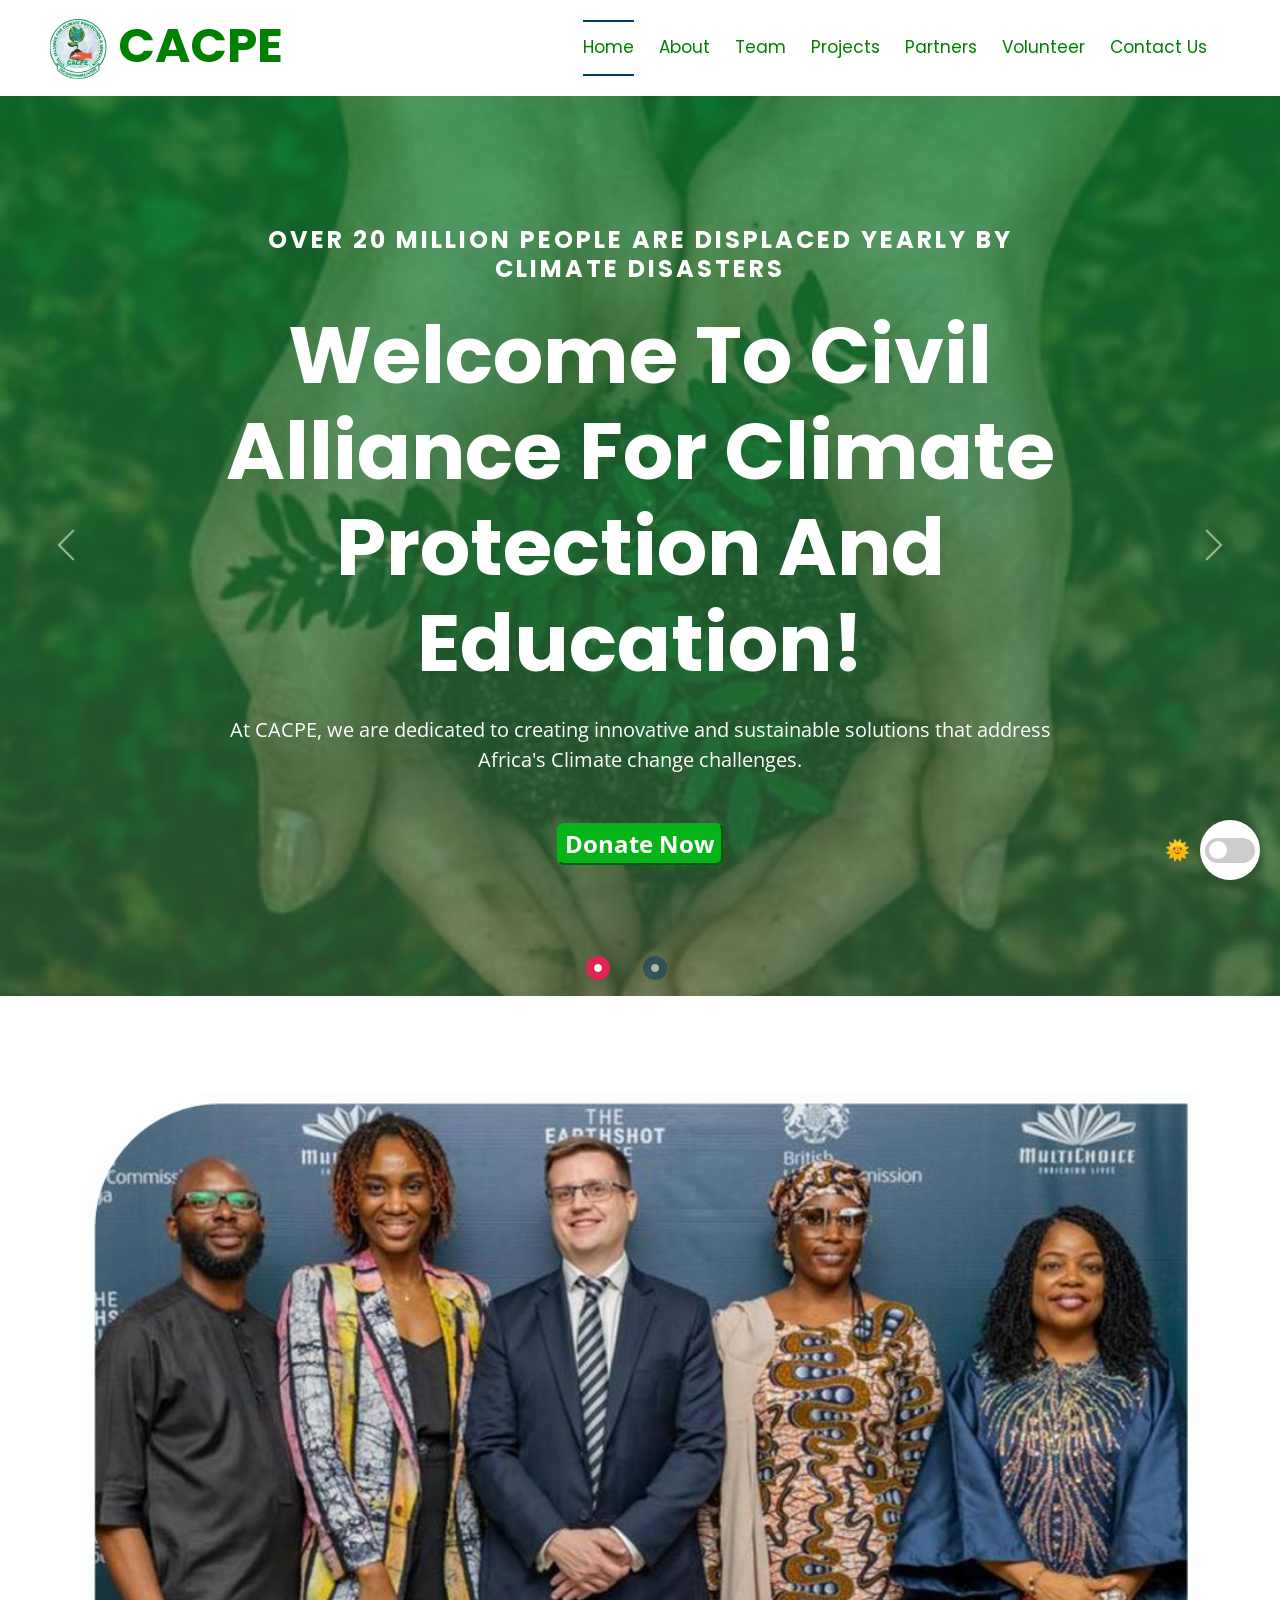
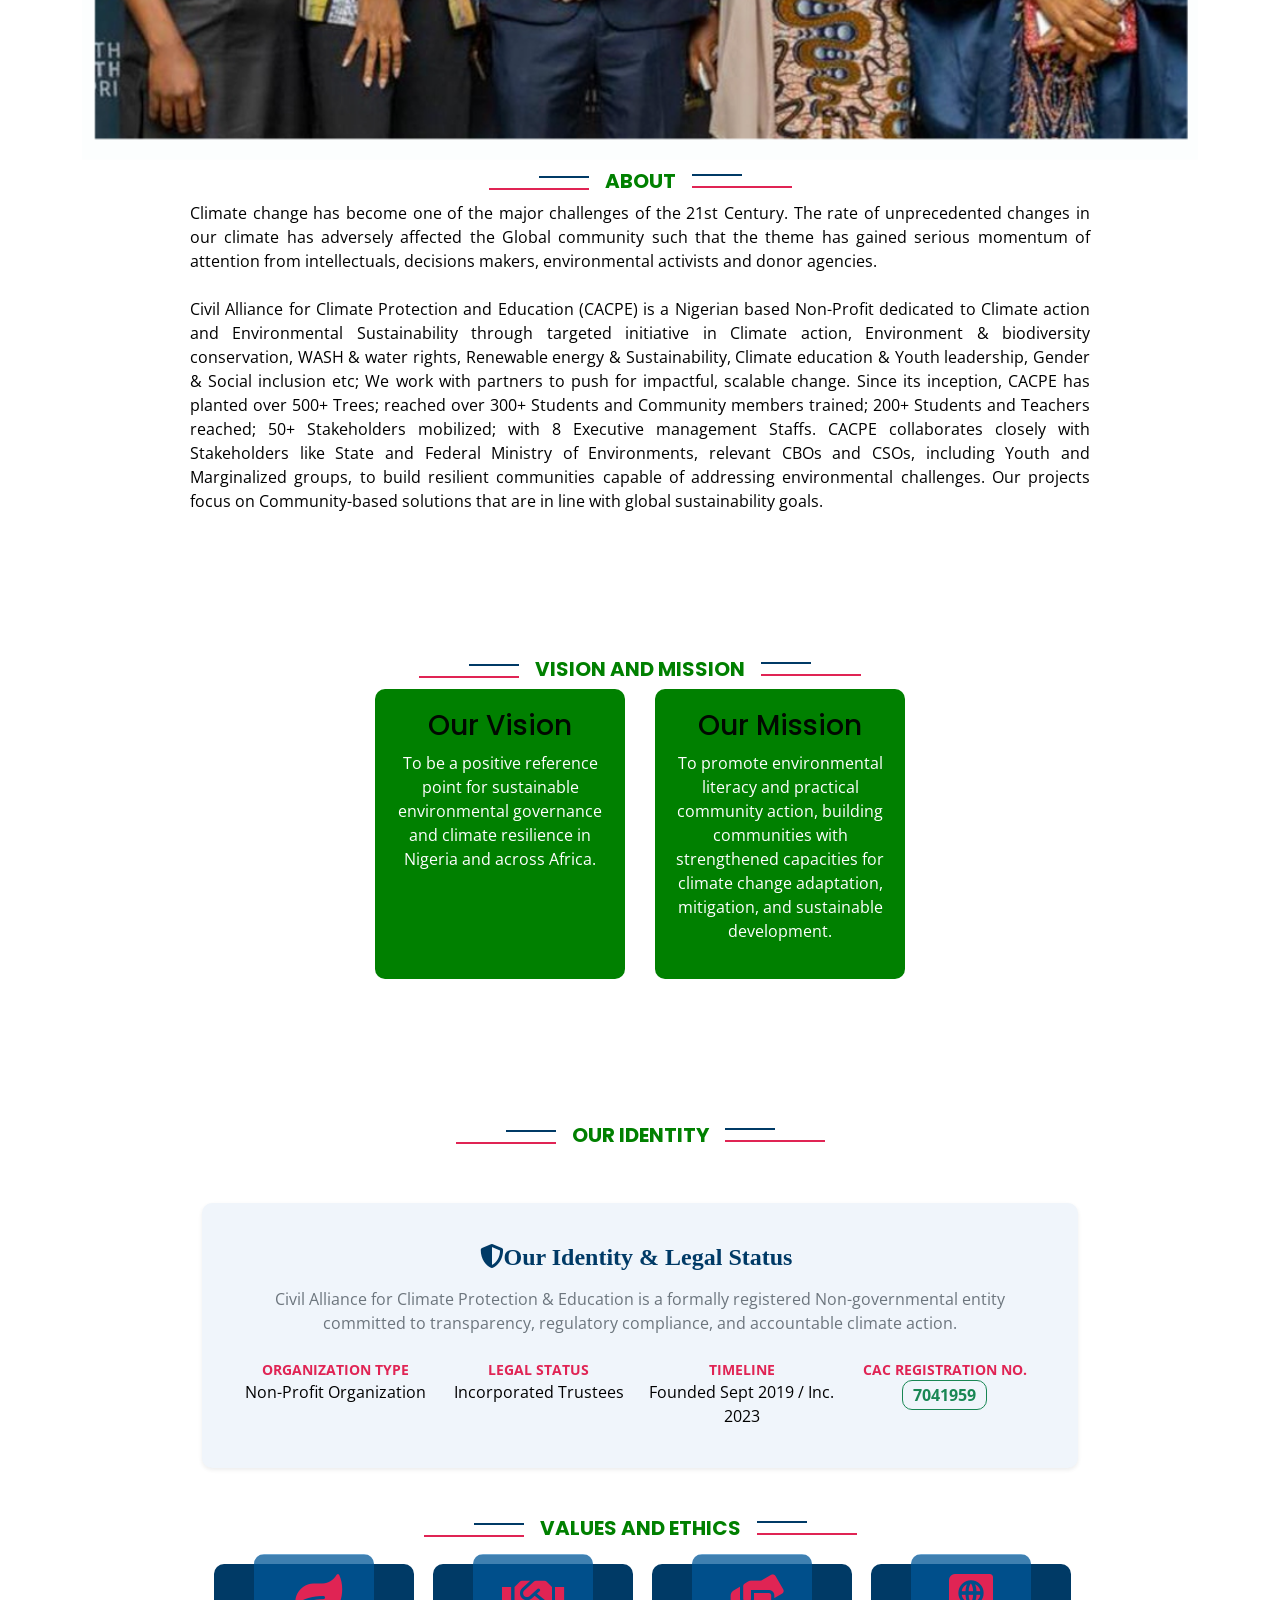
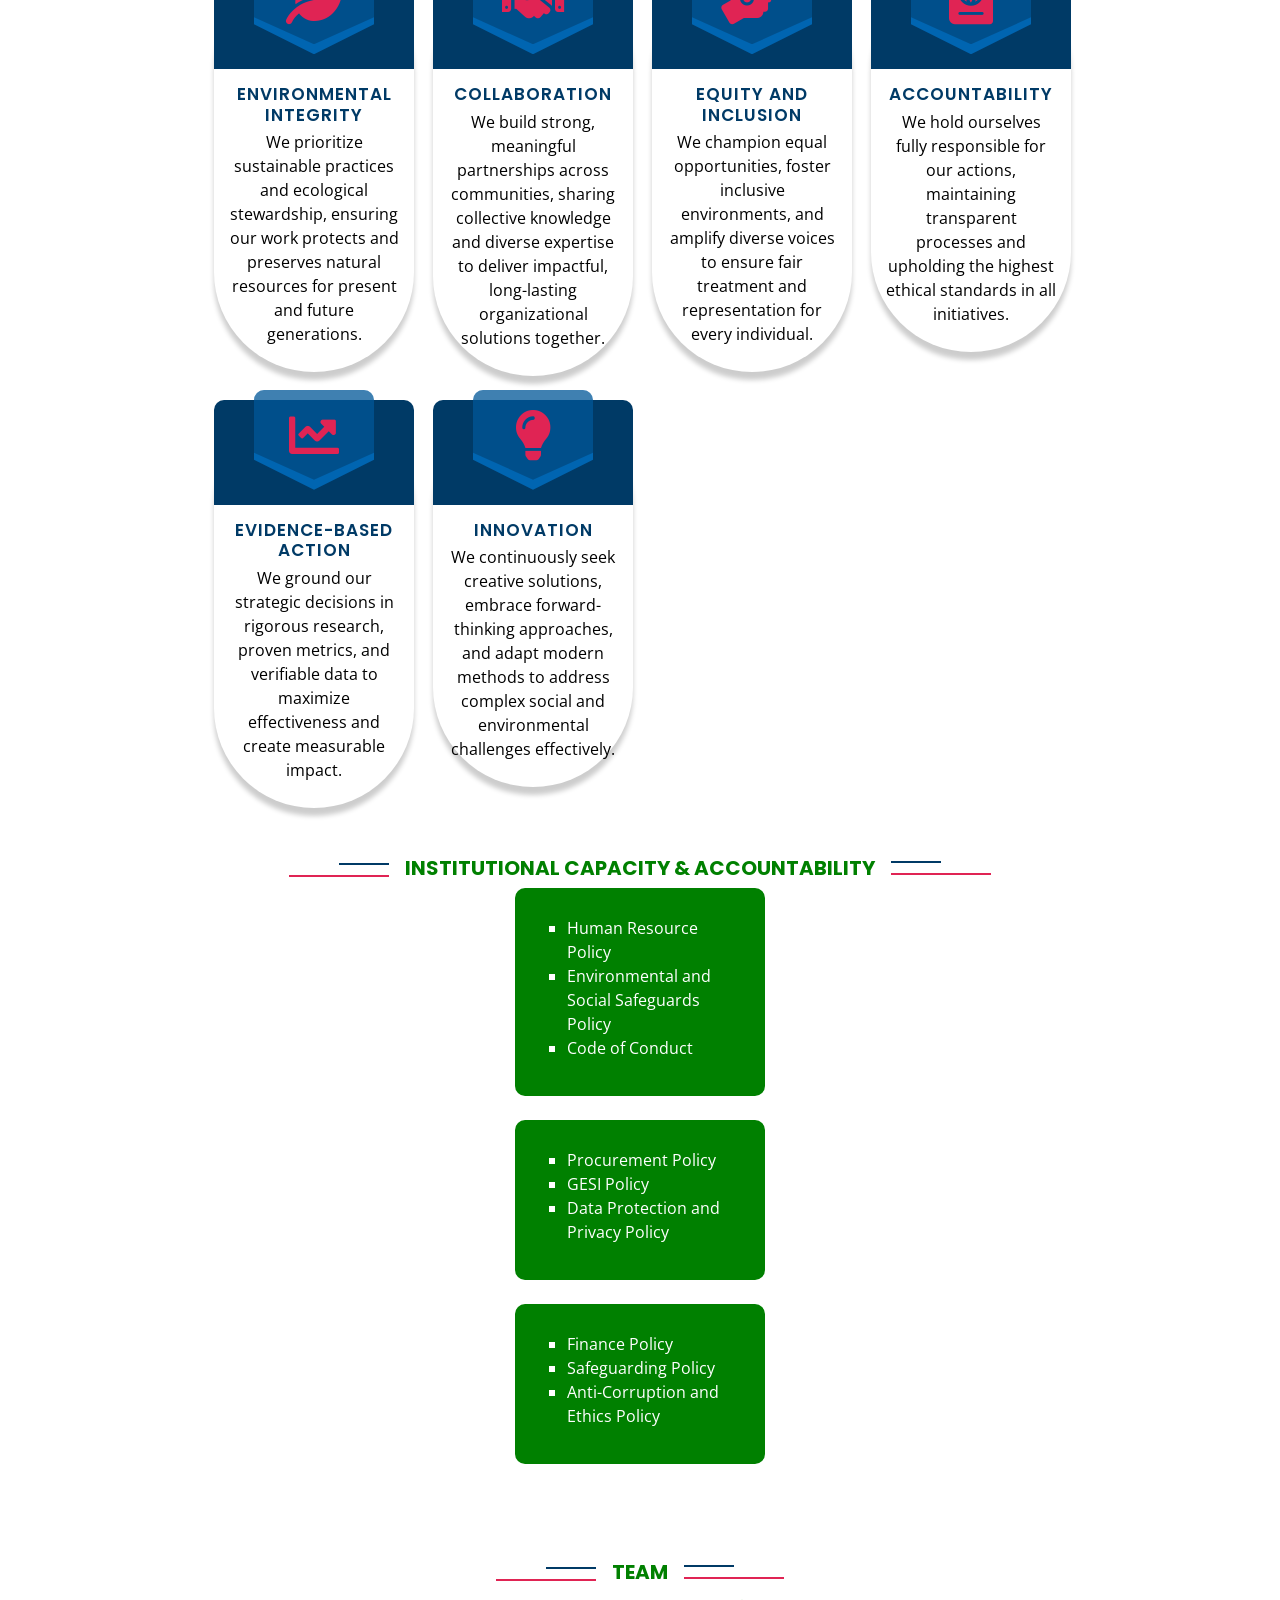
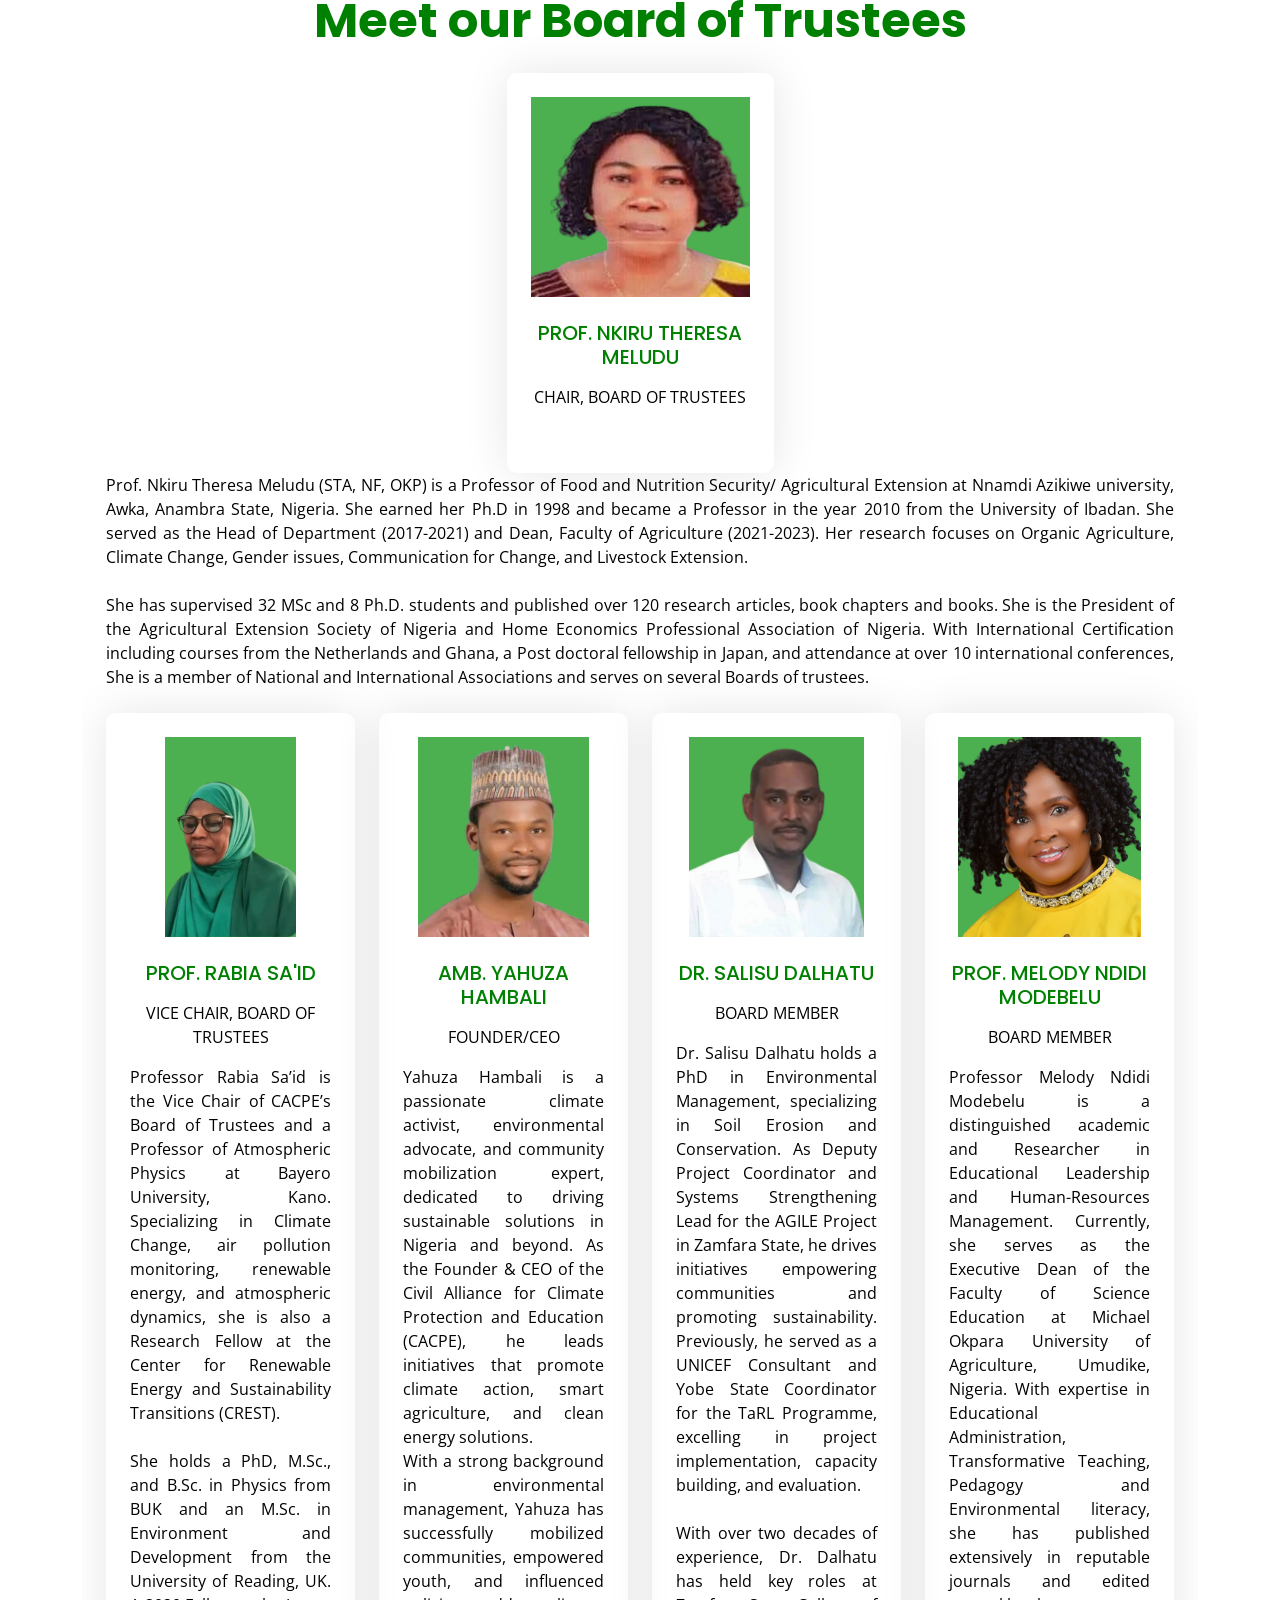
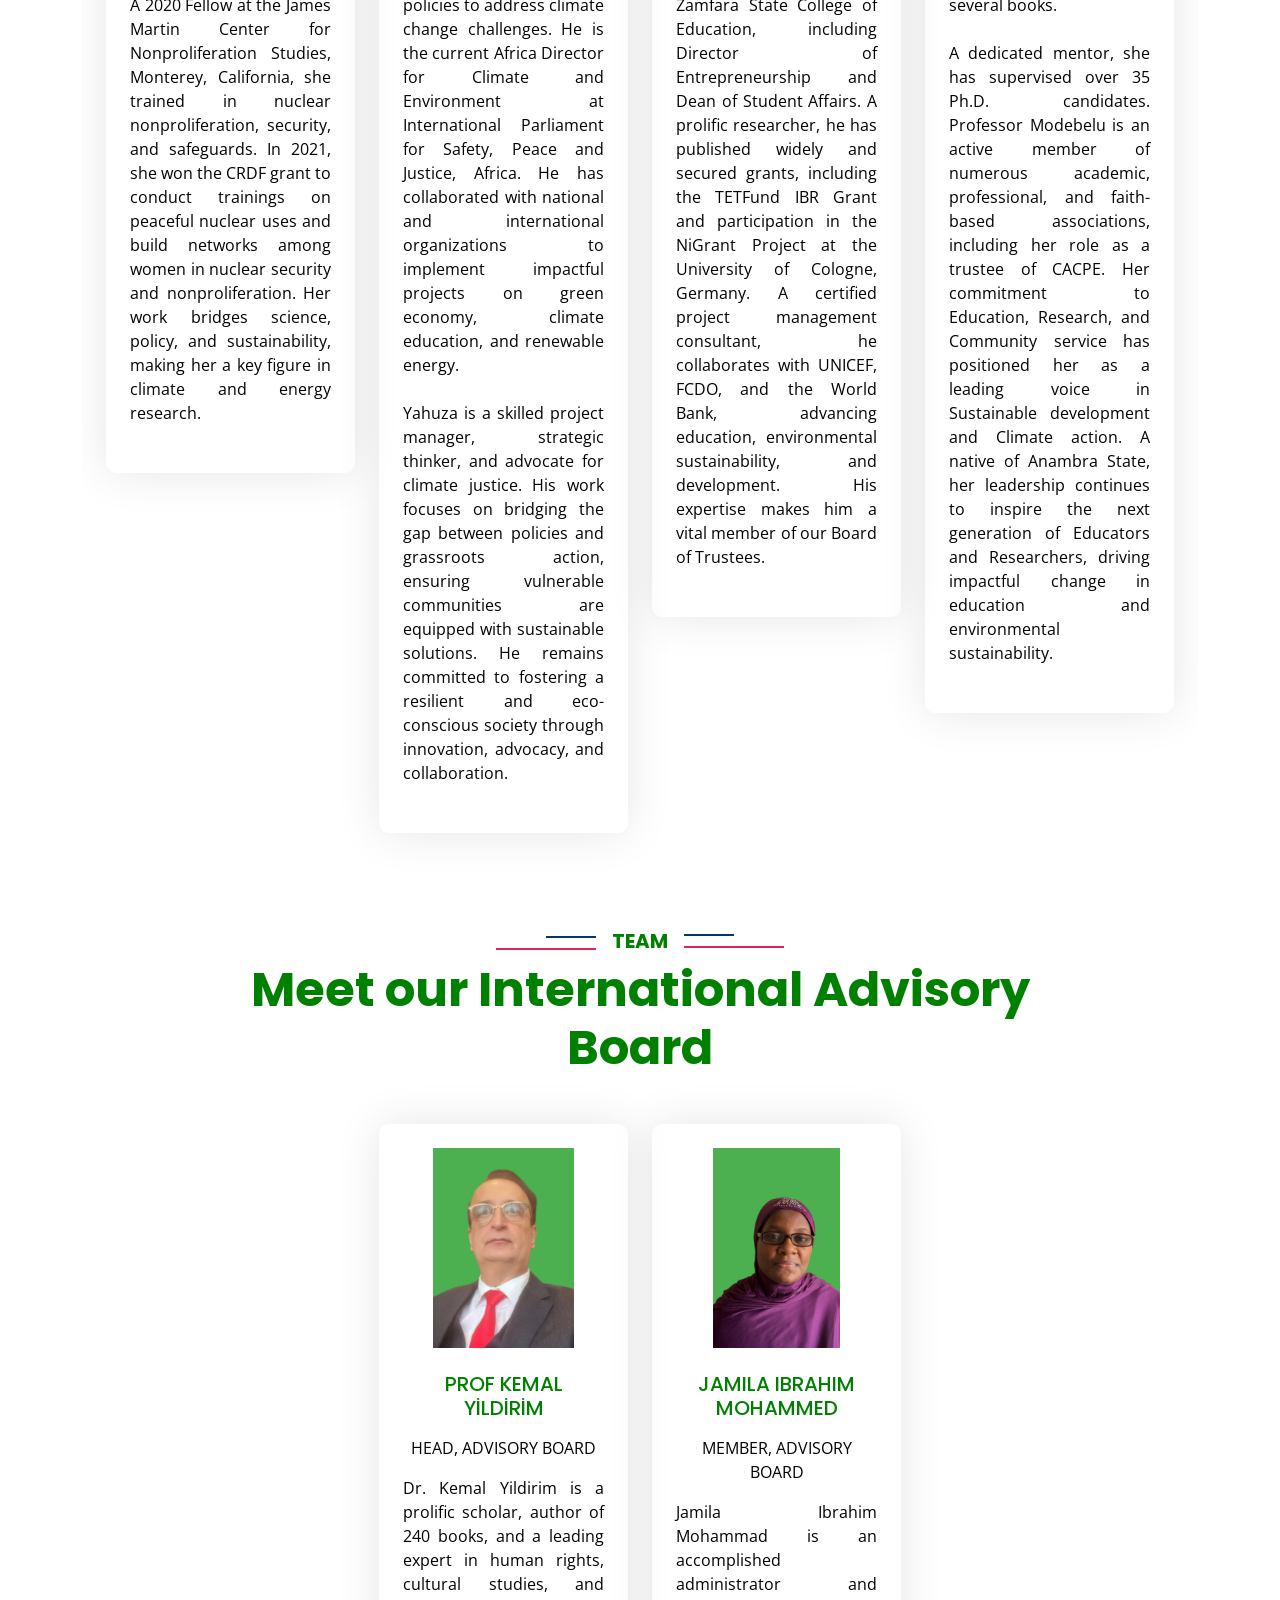
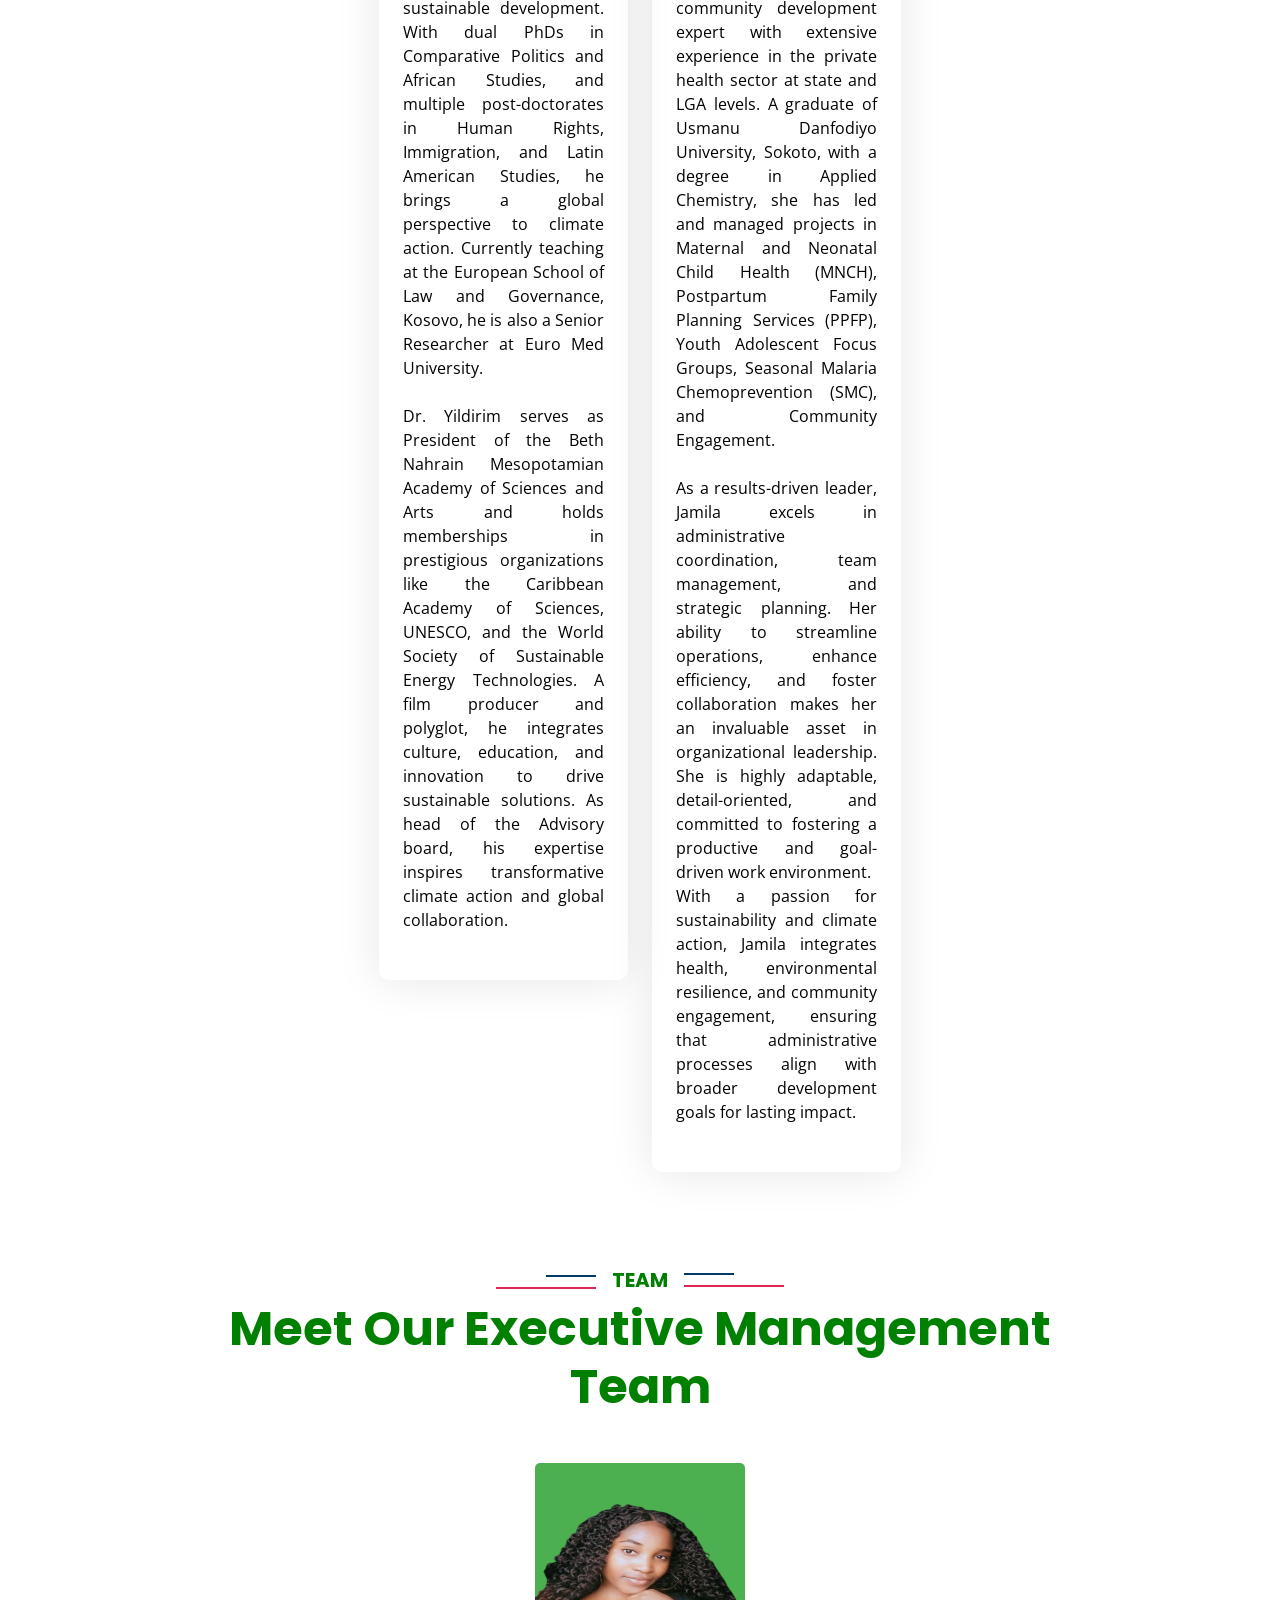
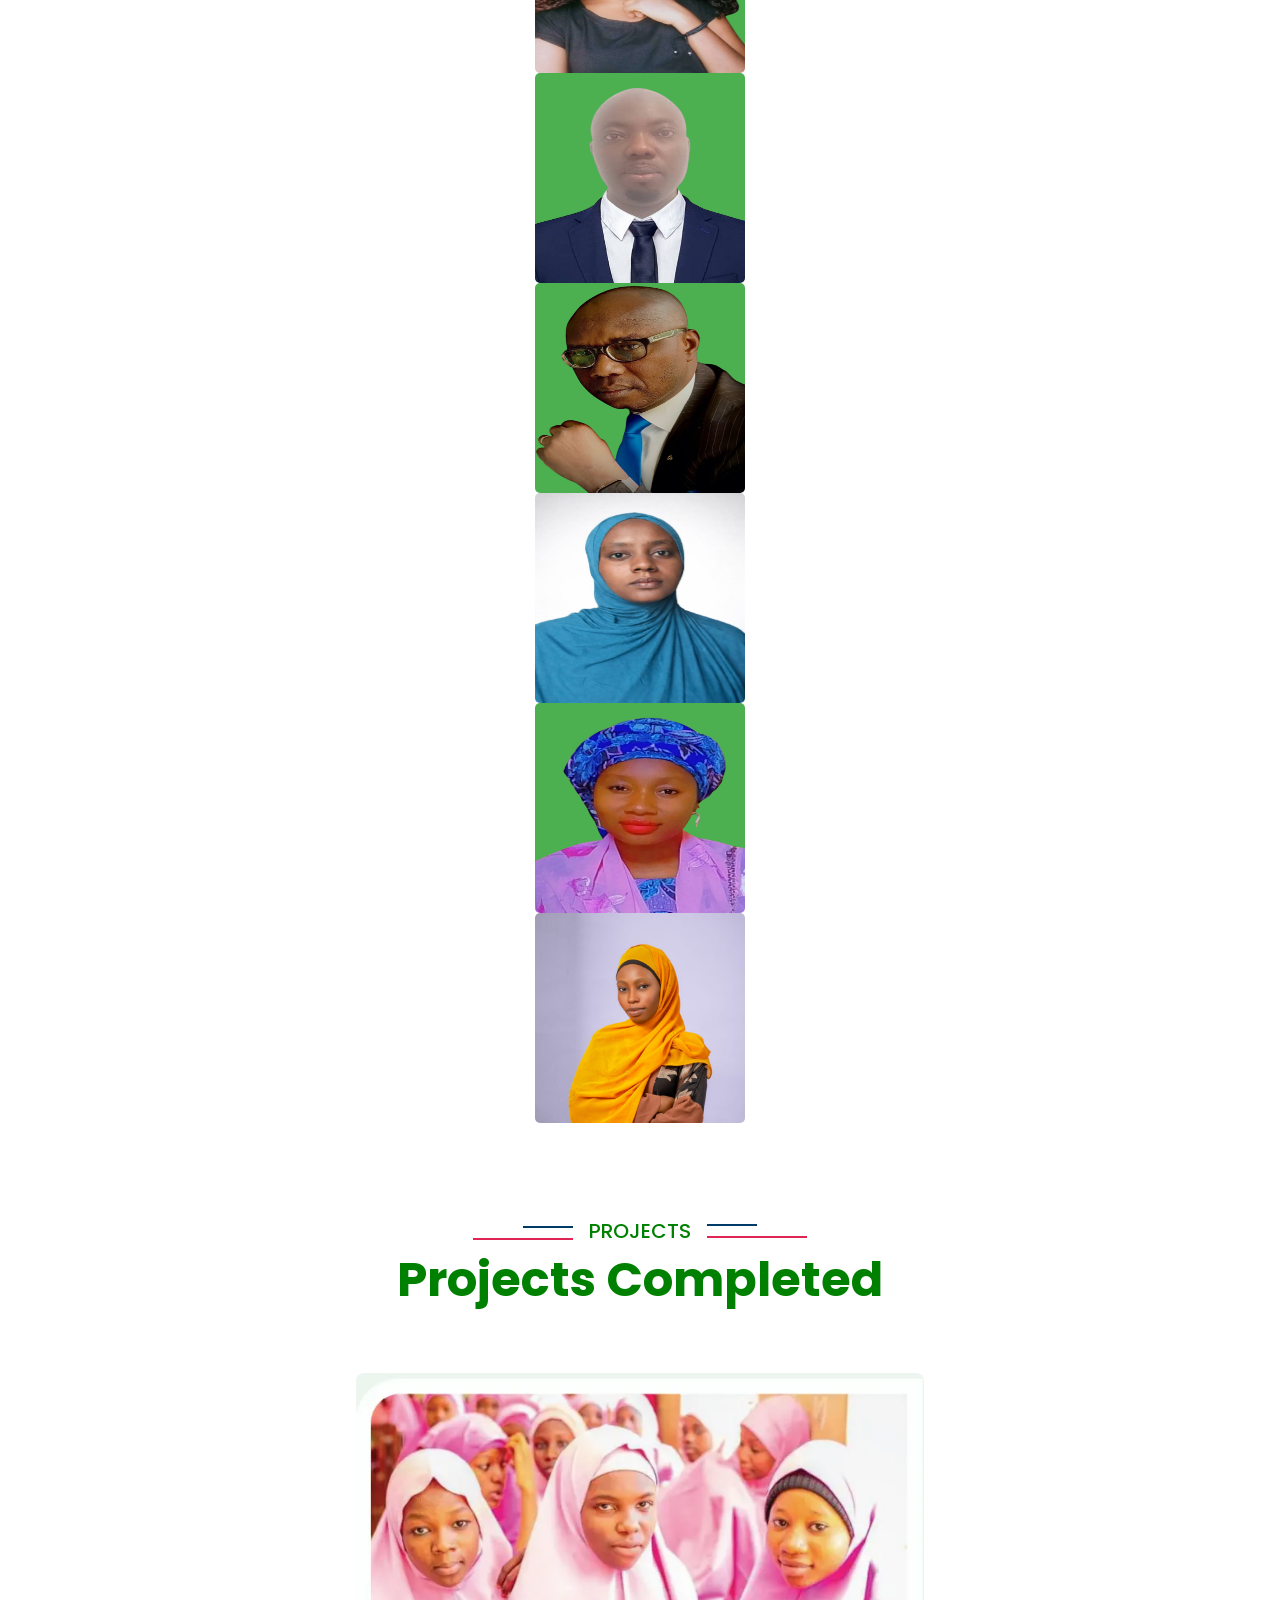
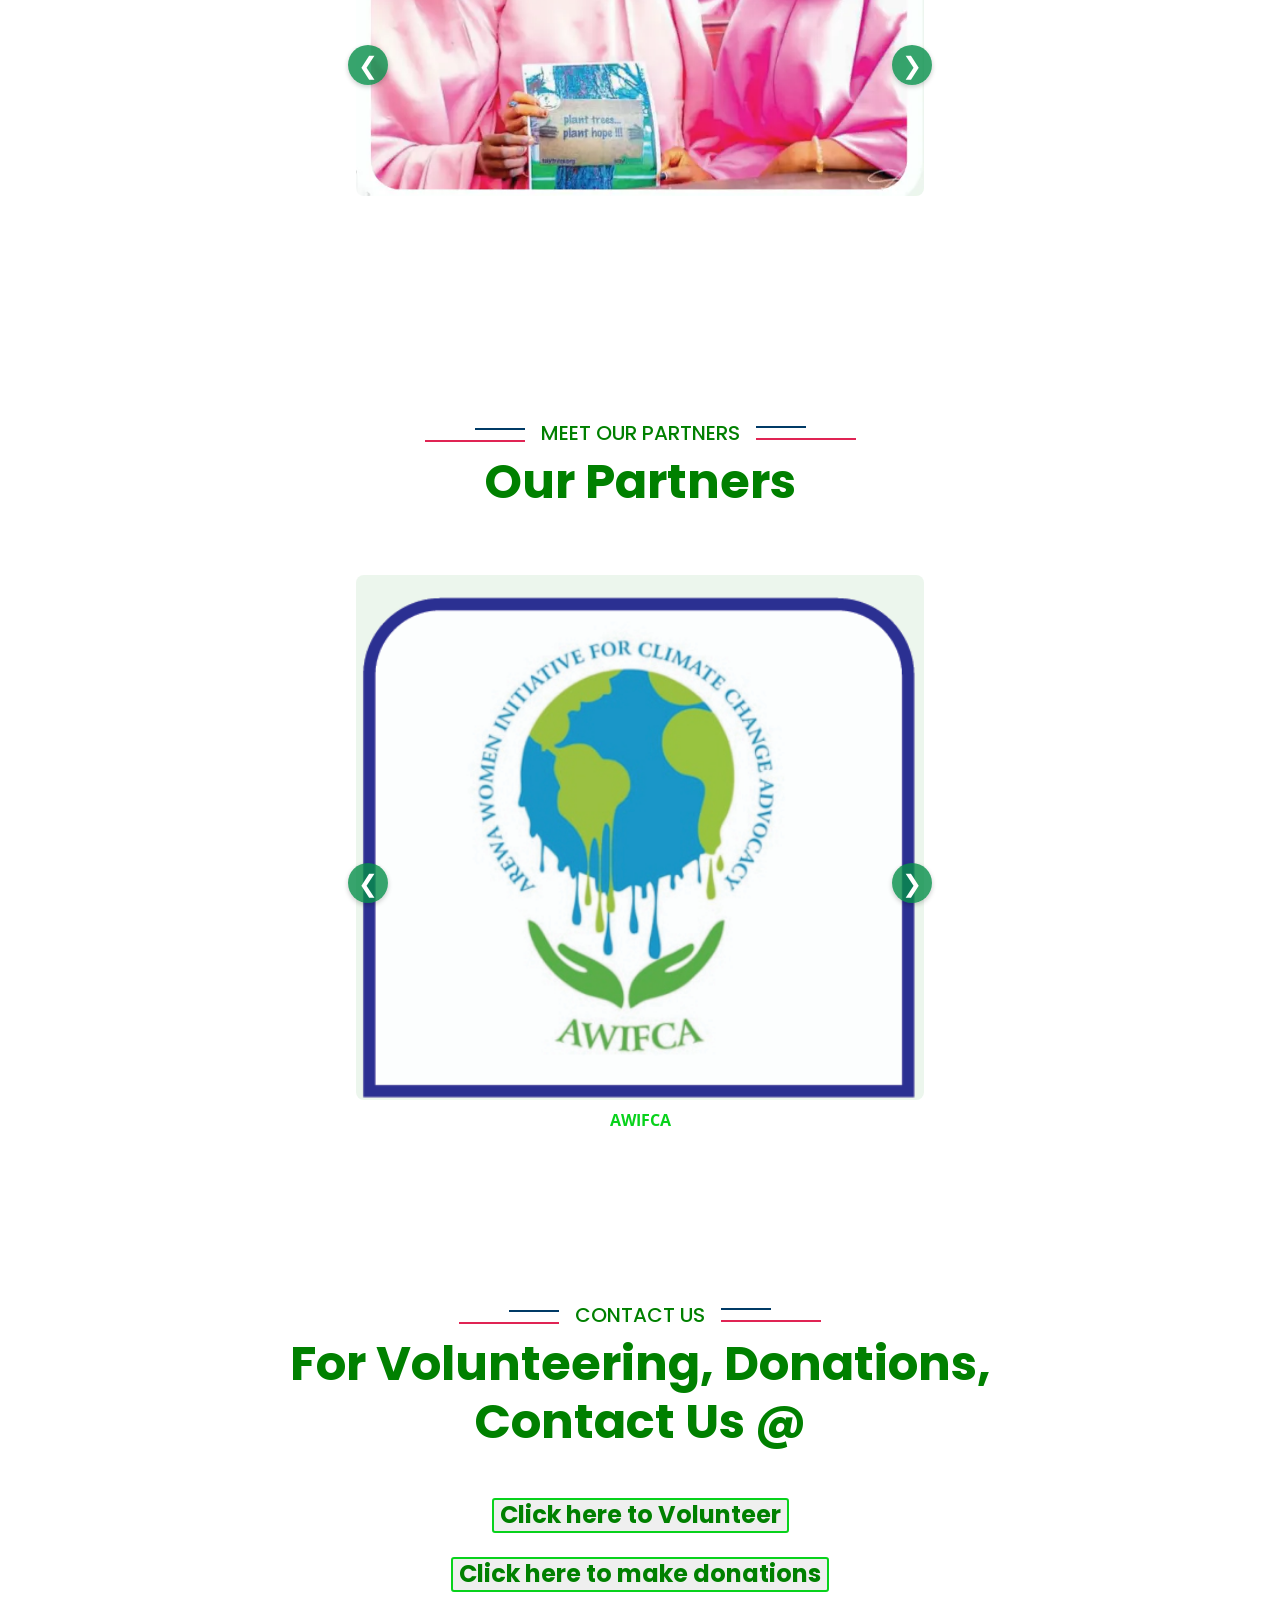
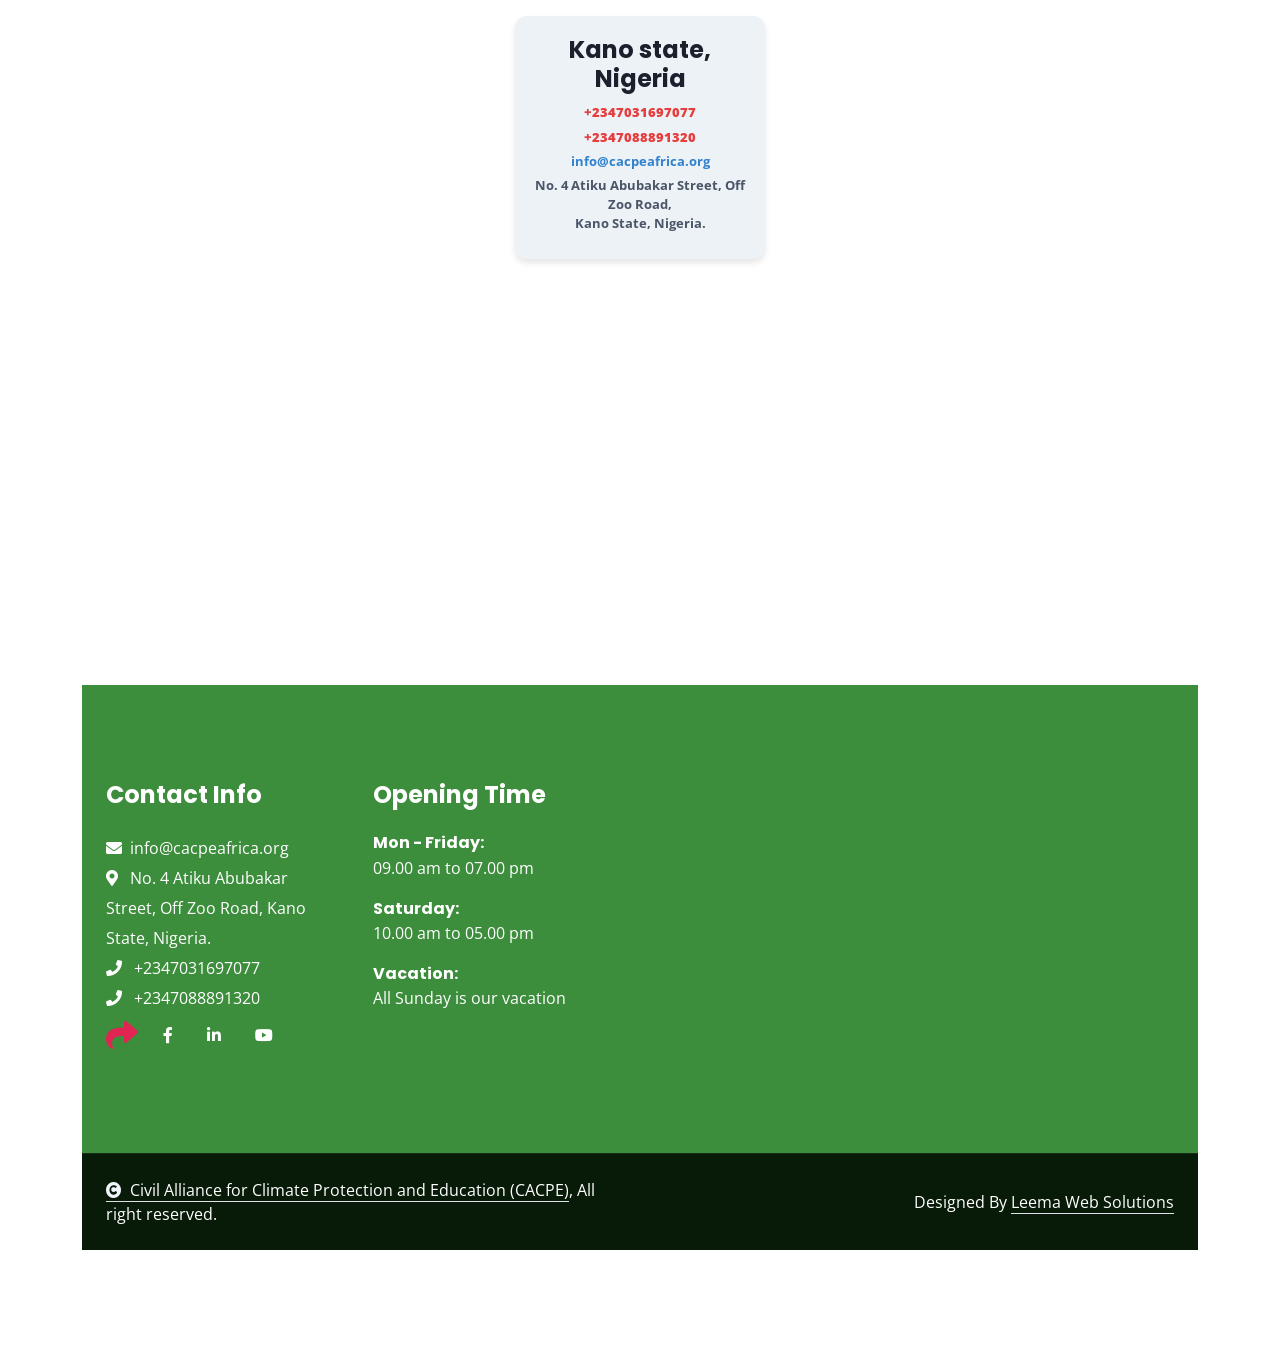
==== index.html @ 80fc71b5 "Update index.html" ====
<!DOCTYPE html>
<html lang="en">

    <head>
        <meta charset="utf-8">
        <title>CACPE - Civil Alliance for Climate Protection and Education</title>
        <meta content="width=device-width, initial-scale=1.0" name="viewport">
        <meta content="" name="keywords">
        <meta name="description" content="Join CACPE in advocating for climate protection! Our initiatives promote eco-friendly practices and raise awareness to combat climate change through education and global cooperation.">

        <!-- Google Web Fonts -->
        <link rel="preconnect" href="https://fonts.googleapis.com">
        <link rel="preconnect" href="https://fonts.gstatic.com" crossorigin>
        <link href="https://fonts.googleapis.com/css2?family=Open+Sans:wght@400;500;600;700&family=Poppins:wght@200;300;400;500;600&display=swap" rel="stylesheet"> 

        <!-- Icon Font Stylesheet -->
        <link rel="stylesheet" href="https://use.fontawesome.com/releases/v5.15.4/css/all.css"/>
        <link href="https://cdn.jsdelivr.net/npm/bootstrap-icons@1.4.1/font/bootstrap-icons.css" rel="stylesheet">

        <!-- Libraries Stylesheet -->
        <link href="animate.min.css" rel="stylesheet">
        <link href="owl.carousel.min.css" rel="stylesheet">


        <!-- Customized Bootstrap Stylesheet -->
        <link href="bootstrap.min.css" rel="stylesheet">

        <!-- Template Stylesheet -->
        <link href="style.css" rel="stylesheet">
        <style>
            .teamImg {  
                height: 200px;
            }
            .about_cacpe {
                text-align: justify;
            }
            .contact-card {
                background-color: #edf2f7;
                border-radius: 12px;
                box-shadow: 0 4px 6px rgba(0, 0, 0, 0.1);
                padding: 20px;
                width: 250px;
                text-align: center;
            }
            .contact-card h2 {
                font-size: 1.5rem;
                color: #1a202c;
                margin-bottom: 10px;
            }
            .contact-card p {
                margin: 5px 0;
                font-size: 0.8rem;
                color: #4a5568;
            }
            .contact-card p.phone {
                color: #e53e3e;
                font-weight: bold;
            }
            .contact-card a {
                color: #3182ce;
                text-decoration: none;
            }
            .contact-card a:hover {
                text-decoration: underline;
            }
            .project_one {
                width: 300px;
                height:300px;
            }
            /* Dark Theme */
            body.dark-mode {
                background-color: #000000;
                color: white;
            }

            /* Light Theme */
            body:not(.dark-mode) {
                background-color: #fff;
                color: black;
            }

            /* Floating Button Container */
            .theme-toggle-btn {
                position: fixed;
                bottom: 20px;
                right: 20px;
                z-index: 1000;
                display: flex;
                justify-content: center;
                align-items: center;
                background-color: #fff;
                border-radius: 50%;
                box-shadow: 0 4px 6px rgba(0, 0, 0, 0.1);
                width: 60px;
                height: 60px;
                cursor: pointer;
                transition: background-color 0.3s ease, transform 0.3s ease;
            }

            /* Button Hover Effect */
            .theme-toggle-btn:hover {
                background-color: #f0f0f0;
                transform: scale(1.1);
            }

            /* Switch Wrapper */
            .toggle-switch {
                position: relative;
                display: inline-block;
                width: 50px;
                height: 25px;
            }

            /* Hide Default Checkbox */
            .toggle-switch input {
                display: none;
            }

            /* Slider Background */
            .slider {
                position: absolute;
                top: 0;
                left: 0;
                right: 0;
                bottom: 0;
                background-color: #ccc;
                transition: 0.4s;
                border-radius: 25px;
            }

            /* When Checked */
            .toggle-switch input:checked + .slider {
                background-color: #007bff;
            }

            /* Slider Circle */
            .slider:before {
                content: '';
                position: absolute;
                height: 18px;
                width: 18px;
                left: 4px;
                bottom: 4px;
                background-color: white;
                transition: 0.4s;
                border-radius: 50%;
            }

            /* Move Circle When Checked */
            .toggle-switch input:checked + .slider:before {
                transform: translateX(25px);
            }

            /* Icon Styling */
            .theme-icon {
                font-size: 20px;
                position: absolute;
                top: 50%;
                right: 70px; /* Adjust to align next to the button */
                transform: translateY(-50%);
                transition: color 0.3s ease;
            }

            /* Light Mode Icon (Default) */
            body:not(.dark-mode) .theme-icon {
                color: #f39c12; /* Yellow for light mode */
            }

            /* Dark Mode Icon */
            body.dark-mode .theme-icon {
                color: #08d21c; /* Green for dark mode */
            }

            .last {
                color: green;
            }

            .volunteer {
                border-radius: 3px;
                color: #08d21c;
                border-color: #08d21c;
                border-style: solid;
            }

            /* Generic slider container for both sections */
            .my-slider-container {
                display: flex;
                align-items: center;
                justify-content: center;
                position: relative;
                max-width: 600px; /* Adjust as needed */
                margin: auto;
            }
            .my-slider {
                display: flex;
                overflow: hidden;
                width: 100%;
                position: relative;
                transition: transform 0.5s ease-in-out;
                scroll-behavior: smooth;
                overflow-x: auto;
                -webkit-overflow-scrolling: touch;
                scrollbar-width: none;
            }
            .my-slider::-webkit-scrollbar {
                display: none;
            }

            .my-slide-item {
                min-width: 100%;
                flex: 0 0 100%; /* Each slide takes full width of the container */
                padding: 1rem;
                box-sizing: border-box;
                text-align: center;
                cursor: pointer;
                position: relative;
            }
            /* Images within slider items */
            .my-slide-item img {
                width: 100%;
                height: auto;
                display: block;
                border-radius: 0.5rem; /* Apply rounded corners to images */
            }

            /* Content overlay for click-to-reveal */
            .my-content-overlay {
                position: absolute;
                top: 0;
                left: 0;
                width: 100%;
                height: 100%;
                max-height: 100%;
                overflow-y: auto;
                background-color: rgba(255, 255, 255, 0.95);
                display: flex;
                flex-direction: column;
                justify-content: flex-start;
                align-items: center;
                padding: 2rem;
                box-sizing: border-box;
                opacity: 0;
                visibility: hidden;
                transition: opacity 0.3s ease, visibility 0.3s ease;
                border-radius: 0.5rem;
                text-align: center;
            }
            .my-content-overlay.active {
                opacity: 1;
                visibility: visible;
            }
            .my-content-overlay h5 {
                margin-bottom: 0.75rem;
            }
            .my-content-overlay p {
                font-size: 0.95rem;
                line-height: 1.6;
                text-align: justify;
            }
            .my-content-overlay::-webkit-scrollbar {
                width: 8px;
            }
            .my-content-overlay::-webkit-scrollbar-track {
                background: #f1f1f1;
                border-radius: 10px;
            }
            .my-content-overlay::-webkit-scrollbar-thumb {
                background: #888;
                border-radius: 10px;
            }
            .my-content-overlay::-webkit-scrollbar-thumb:hover {
                background: #555;
            }


            /* Slider navigation buttons */
            .slider-btn {
                background-color: rgba(6, 142, 73, 0.8);
                color: white;
                width: 40px; /* Slightly larger buttons */
                height: 40px;
                border: none;
                padding: 0; /* Remove default padding to control size with width/height */
                cursor: pointer;
                font-size: 1.5rem; /* Larger arrow size */
                transition: background-color 0.3s ease, transform 0.2s ease;
                z-index: 10;
                border-radius: 50%; /* Fully rounded buttons */
                display: flex;
                align-items: center;
                justify-content: center;
                box-shadow: 0 2px 5px rgba(0,0,0,0.2);
                position: absolute; /* Absolute positioning for prev/next buttons */
                top: 50%;
                transform: translateY(-50%);
            }

            .slider-btn:hover {
                background-color: rgba(6, 142, 73, 1);
                transform: translateY(-50%) scale(1.05);
            }

            /* Specific positioning for prev/next buttons */
            .prev-btn {
                left: 0.5rem;
            }

            .next-btn {
                right: 0.5rem;
            }


            .executive-team-container {
                display: flex;
                justify-content: center;
                gap: 20px;
            }
            .executive-member {
                text-align: center;
                cursor: pointer;
            }
            .executive-member img {
                width: 210px;
                height: 210px;
                border-radius: 5px;
                transition: transform 0.3s;
            }
            .executive-member img:hover {
                transform: scale(1.1);
            }
            .executive-details {
                display: none;
                text-align: center;
                margin-top: 10px;
                background: #f9f9f9;
                padding: 10px;
                border-radius: 5px;
            }

            .vision-mission-container {
                display: flex;
                justify-content: center;
                gap: 30px;
            }

            .vision-mission-item {
                background-color: green;
                color: white;
                padding: 20px;
                border-radius: 10px;
                text-align: center;
                transition: transform 0.3s, background-color 0.3s;
                width: 250px;
                cursor: pointer;
            }

            .vision-mission-item-2 {
                background-color: green;
                color: white;
                padding: 20px;
                border-radius: 10px;
                text-align: center;
                transition: transform 0.3s, background-color 0.3s;
                width: 250px;
                cursor: pointer;
            }

            .vision-mission-item:hover {
                background-color: #045d04;
                transform: scale(1.05);
            }
            .new {
                border-radius: 7px;
                border-color: #06b318;
            }

        </style>
    </head>

    <body>

        <!-- Spinner Start -->
        <div id="spinner" class="show bg-white position-fixed translate-middle w-100 vh-100 top-50 start-50 d-flex align-items-center justify-content-center">
            <div class="spinner-border text-secondary" style="width: 3rem; height: 3rem;" role="status">
                <span class="sr-only">Loading...</span>
            </div>
        </div>
        <!-- Spinner End -->

        <!-- Navbar & Hero Start -->
        <div class="container-fluid nav-bar p-0">
            <nav class="navbar navbar-expand-lg navbar-light bg-white px-4 px-lg-5 py-3 py-lg-0">
                <a href="" class="navbar-brand p-0">
                    <h1 class="display-5 text-secondary m-0"><img src="cacpe-removebg-preview.png" class="img-fluid teamImg" alt=""> <font color="green">CACPE</font></h1>
                    <!-- <img src="img/logo.png" alt="Logo"> -->
                </a>
                <button class="navbar-toggler" type="button" data-bs-toggle="collapse" data-bs-target="#navbarCollapse">
                    <span class="fa fa-bars"></span>
                </button>
                <div class="collapse navbar-collapse" id="navbarCollapse">
                    <style class="green"></style>
                        <div class="navbar-nav ms-auto py-0">
                            <a href="index.html" class="nav-item nav-link active"><font color="green">Home</font></a>
                            <a href="#about" class="nav-item nav-link"><font color="green">About</font></a>
                            <a href="#team" class="nav-item nav-link"><font color="green">Team</font></a>
                            <a href="#projects" class="nav-item nav-link"><font color="green">Projects</font></a>
                            <a href="#partners" class="nav-item nav-link"><font color="green">Partners</font></a>
                            <a href="https://docs.google.com/forms/d/e/1FAIpQLSenNHJCt9EyWTzgnU_Mzqfug9jK3BcVXkn5cvQBJuNWF5U53A/viewform?usp=header" class="nav-item nav-link"><font color="green">Volunteer</font></a>
                            <a href="#contacts" class="nav-item nav-link"><font color="green">Contact Us</font></a>
                        </div>
                    </style>                                             
                </div>
                
            </nav>
        </div>
        <!-- Navbar & Hero End -->

        <!-- Carousel Start -->
        <div class="container-fluid carousel-header vh-100 px-0">
            <div id="carouselId" class="carousel slide" data-bs-ride="carousel">
                <ol class="carousel-indicators">
                    <li data-bs-target="#carouselId" data-bs-slide-to="0" class="active"></li>
                    <li data-bs-target="#carouselId" data-bs-slide-to="1"></li>
                </ol>
                <div class="carousel-inner" role="listbox">
                    <div class="carousel-item active">
                        <img src="donation-1.jpg" class="img-fluid" alt="Image">
                        <div class="carousel-caption">
                            <div class="p-3" style="max-width: 900px;">
                                <h4 class="text-white text-uppercase fw-bold mb-4" style="letter-spacing: 3px;">Over 20 million People are displaced yearly by climate disasters</h4>
                                <h1 class="display-1 text-capitalize text-white mb-4">Welcome to Civil Alliance for Climate Protection and Education!</h1>
                                <p class="mb-5 fs-5">At CACPE, we are dedicated to creating innovative and sustainable solutions that address Africa's Climate change challenges.</p>
                                <div class="d-flex align-items-center justify-content-center">
                                    <button class="new" style="background-color: #06b318;"><font size="+2"><a href="donation.html"><font color="white"><b>Donate Now</b></font></a></a></font></button>
                                    
                                </div>
                            </div>
                        </div>
                    </div>
                    <div class="carousel-item">
                        <img src="bg_spin.jpg" class="img-fluid" alt="Image">
                        <div class="carousel-caption">
                            <div class="p-3" style="max-width: 900px;">
                                <h4 class="text-white text-uppercase fw-bold mb-4" style="letter-spacing: 3px;">Over 20 million People are displaced yearly by climate disasters</h4>
                                <h1 class="display-1 text-capitalize text-white mb-4">Welcome to Civil Alliance for Climate Protection and Education!</h1>
                                <p class="mb-5 fs-5">At CACPE, we are dedicated to creating innovative and sustainable solutions that address Africa's Climate change challenges.</p>
                                <div class="d-flex align-items-center justify-content-center">
                                    <button class="new" style="background-color: #06b318;"><font size="+2"><a href="donation.html"><font color="white"><b>Donate Now</b></font></a></font></button>
                                </div>
                            </div>
                        </div>
                    </div>
                    
                <button class="carousel-control-prev" type="button" data-bs-target="#carouselId" data-bs-slide="prev">
                    <span class="carousel-control-prev-icon" aria-hidden="true"></span>
                    <span class="visually-hidden">Previous</span>
                </button>
                <button class="carousel-control-next" type="button" data-bs-target="#carouselId" data-bs-slide="next">
                    <span class="carousel-control-next-icon" aria-hidden="true"></span>
                    <span class="visually-hidden">Next</span>
                </button>
            </div>
        </div>
        </div>
        <!-- Carousel End -->

        

        <!-- About Start -->
        <div class="container-fluid py-5" id="about">
            <div class="container py-5">
                <img src="about_us.png" class="img-fluid w-100" style="margin-bottom: -7px;" alt="Image"><p></p>
                <div class="section-title text-center mb-5 wow fadeInUp" data-wow-delay="0.1s">
                    <div class="sub-style">
                        <h5 class="sub-title text-primary px-3"><font color="green"><b>ABOUT</b></font></h5>
                    </div>
                
                        <p class="mb-4" style="text-align: justify;">Climate change has become one of the major challenges of the 21st Century. The rate of unprecedented changes in our climate has adversely affected the Global community such that the theme has gained serious momentum of attention from intellectuals, decisions makers, environmental activists and donor agencies.<br><br> Civil Alliance for Climate Protection and Education (CACPE) is a Nigerian based Non-Profit dedicated to Climate action and Environmental Sustainability through targeted initiative in Climate action, Environment & biodiversity conservation, WASH & water rights, Renewable energy & Sustainability, Climate education & Youth leadership, Gender & Social inclusion etc; We work with partners to push for impactful, scalable change. Since its inception, CACPE has planted over 500+ Trees; reached over 300+ Students and Community members trained; 200+ Students and Teachers reached; 50+ Stakeholders mobilized;  with 8 Executive management Staffs. CACPE collaborates closely with Stakeholders like State and Federal Ministry of Environments, relevant CBOs and CSOs, including Youth and Marginalized groups, to build resilient communities capable of addressing environmental challenges. Our projects focus on Community-based solutions that are in line with global sustainability goals.</p>
                </div>
            </div>
        </div>

        <div class="section-title text-center mb-5 wow fadeInUp" data-wow-delay="0.1s">
            <div class="sub-style">
                <h5 class="sub-title text-primary px-3"><font color="green"><b>VISION AND MISSION</b></font></h5>
            </div>
                   
            <div class="vision-mission-container">
                <div class="vision-mission-item" id="vision">
                    <h3 style="color: #010901;">Our Vision</h3>
                    <p>To be a positive reference point for sustainable environmental governance and climate resilience in Nigeria and across Africa.</p>
                </div>
                <div class="vision-mission-item" id="mission">
                    <h3 style="color: #010901;">Our Mission</h3>
                    <p>To promote environmental literacy and practical community action, building communities with strengthened capacities for climate change adaptation, mitigation, and sustainable development.</p>
                </div>
            </div>
        </div>
        

<!-- About Start -->
        <div class="container-fluid py-5" id="about">
            <div class="container py-5">
                <div class="section-title text-center mb-5 wow fadeInUp" data-wow-delay="0.1s">
                    <div class="sub-style">
                        <h5 class="sub-title text-primary px-3"><font color="green"><b>Our Identity</b></font></h5>
                    </div>
                    <div class="container my-5">
                        <div class="card border-0 shadow-sm rounded-3 p-4 bg-light">
                            <div class="card-body">
                                <h4 class="text-primary mb-3"><i class="fas fa-shield-alt me-2">Our Identity & Legal Status</i></h4>
                                <p class="text-muted">
                                    Civil Alliance for Climate Protection & Education is a formally registered Non-governmental entity committed to transparency, regulatory compliance, and accountable climate action.
                                </p>
                                <div class="row g-3 pt-2">
                                    <div class="col-12 col-md-6 col-lg-3">
                                        <span class="d-block text-secondary small fw-bold">ORGANIZATION TYPE</span>
                                        <span class="fw-semibold">Non-Profit Organization</span>
                                    </div>
                                    <div class="col-12 col-md-6 col-lg-3">
                                        <span class="d-block text-secondary small fw-bold">LEGAL STATUS</span>
                                        <span class="fw-semibold">Incorporated Trustees</span>
                                    </div>
                                    <div class="col-12 col-md-6 col-lg-3">
                                        <span class="d-block text-secondary small fw-bold">TIMELINE</span>
                                        <span class="fw-semibold">Founded Sept 2019 / Inc. 2023</span>
                                    </div>
                                    <div class="col-12 col-md-6 col-lg-3">
                                        <span class="d-block text-secondary small fw-bold">CAC REGISTRATION NO.</span>
                                        <span class="badge bg-success-subtle text-success fs-6 border border-success">7041959</span>
                                    </div>
                                </div>
                            </div>
                        </div>
                    </div>
                    </div>


       <div class="section-title text-center mb-5 wow fadeInUp" data-wow-delay="0.1s">
            <div class="sub-style">
                <h5 class="sub-title text-primary px-3"><font color="green"><b>VALUES AND ETHICS</b></font></h5>
            </div>
                <p></p>
            <div class="container-fluid counter-facts">
                <div class="container">
                    <div class="row g-4">
                        <div class="col-12 col-sm-6 col-md-6 col-xl-3 wow fadeInUp" data-wow-delay="0.1s">
                            <div class="counter">
                                <div class="counter-icon">
                                    <i class="fas fa-leaf"></i>
                                </div>
                                <div class="counter-content">
                                    <h3>ENVIRONMENTAL INTEGRITY</h3>
                                    
                                    <p style="text-align: center;">We prioritize sustainable practices and ecological stewardship, ensuring our work protects and preserves natural resources for present and future generations.</p>
                                </div>
                            </div>
                        </div>
                        <div class="col-12 col-sm-6 col-md-6 col-xl-3 wow fadeInUp" data-wow-delay="0.3s">
                            <div class="counter">
                                <div class="counter-icon">
                                    <i class="fas fa-handshake"></i>
                                </div>
                                <div class="counter-content">
                                    <h3>COLLABORATION</h3>
                                    
                                    <p style="text-align: center;">We build strong, meaningful partnerships across communities, sharing collective knowledge and diverse expertise to deliver impactful, long-lasting organizational solutions together.</p>
                                </div>
                            </div>
                        </div>
                        <div class="col-12 col-sm-6 col-md-6 col-xl-3 wow fadeInUp" data-wow-delay="0.5s">
                            <div class="counter">
                                <div class="counter-icon">
                                    <i class="fas fa-hands-helping"></i>
                                </div>
                                <div class="counter-content">
                                    <h3>EQUITY AND INCLUSION</h3>
                                    
                                    <p style="text-align: center;">We champion equal opportunities, foster inclusive environments, and amplify diverse voices to ensure fair treatment and representation for every individual.</p>
                                </div>
                            </div>
                        </div>
                        <div class="col-12 col-sm-6 col-md-6 col-xl-3 wow fadeInUp" data-wow-delay="0.7s">
                            <div class="counter">
                                <div class="counter-icon">
                                    <i class="fas fa-passport"></i>
                                </div>
                                <div class="counter-content">
                                    <h3>ACCOUNTABILITY</h3>
                                    
                                    <p style="text-align: center;">We hold ourselves fully responsible for our actions, maintaining transparent processes and upholding the highest ethical standards in all initiatives.</p>
                                </div>
                            </div>
                        </div>
                        <div class="col-12 col-sm-6 col-md-6 col-xl-3 wow fadeInUp" data-wow-delay="0.7s">
                            <div class="counter">
                                <div class="counter-icon">
                                    <i class="fas fa-chart-line"></i>
                                </div>
                                <div class="counter-content">
                                    <h3>EVIDENCE-BASED ACTION</h3>
                                    
                                    <p style="text-align: center;">We ground our strategic decisions in rigorous research, proven metrics, and verifiable data to maximize effectiveness and create measurable impact.</p>
                                </div>
                            </div>
                        </div>
                        <div class="col-12 col-sm-6 col-md-6 col-xl-3 wow fadeInUp" data-wow-delay="0.7s">
                            <div class="counter">
                                <div class="counter-icon">
                                    <i class="fas fa-lightbulb"></i>
                                </div>
                                <div class="counter-content">
                                    <h3>INNOVATION</h3>
                                    
                                    <p style="text-align: center;">We continuously seek creative solutions, embrace forward-thinking approaches, and adapt modern methods to address complex social and environmental challenges effectively.</p>
                                </div>
                            </div>
                        </div>
                    </div>
                </div>
            </div>

        </div>

        <div class="section-title text-center mb-5 wow fadeInUp" data-wow-delay="0.1s">
            <div class="sub-style">
                <h5 class="sub-title text-primary px-3"><font color="green"><b>INSTITUTIONAL CAPACITY & ACCOUNTABILITY</b></font></h5>
            </div>
                   
            <div class="vision-mission-container">
                <div class="vision-mission-item-2" id="vision" style="text-align: left;">
                    <h3 style="color: #010901;"></h3>
                    <ul style="list-style-type: square;">
                        <li>Human Resource Policy</li>
                        <li>Environmental and Social Safeguards Policy</li>
                        <li>Code of Conduct</li>
                    </ul>
                </div>
            </div><br>
            <div class="vision-mission-container">
                <div class="vision-mission-item-2" id="mission" style="text-align: left;">
                    <h3 style="color: #010901;"></h3>
                    <ul style="list-style-type: square;">
                        <li>Procurement Policy</li>
                        <li>GESI Policy</li>
                        <li>Data Protection and Privacy Policy</li>
                    </ul>
                </div>
            </div><br>
            <div class="vision-mission-container">
                <div class="vision-mission-item-2" id="mission" style="text-align: left;">
                    <h3 style="color: #010901;"></h3>
                    <ul style="list-style-type: square;">
                        <li>Finance Policy</li>
                        <li>Safeguarding Policy</li>
                        <li>Anti-Corruption and Ethics Policy</li>
                    </ul>
                </div>
            </div>
        </div>
        


        <div class="container-fluid features overflow-hidden py-5" id="team">
            <div class="container">
                <div class="section-title text-center mb-5 wow fadeInUp" data-wow-delay="0.1s">
                    <div class="sub-style">
                        <h5 class="sub-title text-primary px-3"><font color="green"><b>TEAM</b></font></h5>
                    </div>
                    <h1 class="display-5 mb-4"><font color="green">Meet our Board of Trustees</font></h1>
                    <p class="mb-0"></p>
                </div>
                <center>
                    <div class="row g-4 justify-content-center text-center"></div>
                        <div class="col-md-6 col-lg-6 col-xl-3 wow fadeInUp">
                        <div class="feature-item text-center p-4">
                            <div class="mb-4">
                                <!-- <i class="fas fa-dollar-sign fa-4x text-primary"></i> -->
                                <img src="nkiru10.jpg" class="img-fluid teamImg" alt="Image">

                            </div>
                            <div class="feature-content d-flex flex-column">
                                <h5 class="mb-3"><font color="green">PROF. NKIRU THERESA MELUDU</font></h5>
                                <p class="mb-3">CHAIR, BOARD OF TRUSTEES</p>
                                <p class="mb-4" style="text-align: justify;"></p>
                                <!-- <a class="btn btn-secondary rounded-pill" href="#">Read More<i class="fas fa-arrow-right ms-2"></i></a> -->
                            </div>
                        </div>
                    </div>
                    <p class="mb-4" style="text-align: justify;">Prof. Nkiru Theresa Meludu (STA, NF, OKP) is a Professor of Food and Nutrition Security/ Agricultural Extension at Nnamdi Azikiwe university, Awka, Anambra State, Nigeria. She earned her Ph.D in 1998 and became a Professor in the year 2010 from the University of Ibadan. She served as the Head of Department (2017-2021) and Dean, Faculty of Agriculture (2021-2023). Her research focuses on Organic Agriculture, Climate Change, Gender issues, Communication for Change, and Livestock Extension. <br><br>She has supervised 32 MSc and 8 Ph.D. students and published over 120 research articles, book chapters and books. She is the President of the Agricultural Extension Society of Nigeria and Home Economics Professional Association of Nigeria. With International Certification including courses from the Netherlands and Ghana, a Post doctoral fellowship in Japan, and attendance at over 10 international conferences, She is a member of National and International Associations and serves on several Boards of trustees.</p>
                
                </center>

                <div class="row g-4 justify-content-center text-center">
                    
                    <div class="col-md-6 col-lg-6 col-xl-3 wow fadeInUp">
                        <div class="feature-item text-center p-4">
                            <div class="mb-4">
                                <!-- <i class="fas fa-dollar-sign fa-4x text-primary"></i> -->
                            <img src="rabia10.jpg" class="img-fluid teamImg" alt="Image">

                            </div>
                            <div class="feature-content d-flex flex-column">
                                <h5 class="mb-3"><font color="green">PROF. RABIA SA'ID</font></h5>
                                <p class="mb-3">VICE CHAIR, BOARD OF TRUSTEES</p>
                                <p class="mb-4" style="text-align: justify;">Professor Rabia Sa’id is the Vice Chair of CACPE’s Board of Trustees and a Professor of Atmospheric Physics at Bayero University, Kano. Specializing in Climate Change, air pollution monitoring, renewable energy, and atmospheric dynamics, she is also a Research Fellow at the Center for Renewable Energy and Sustainability Transitions (CREST). <br><br>She holds a PhD, M.Sc., and B.Sc. in Physics from BUK and an M.Sc. in Environment and Development from the University of Reading, UK. A 2020 Fellow at the James Martin Center for Nonproliferation Studies, Monterey, California, she trained in nuclear nonproliferation, security, and safeguards. In 2021, she won the CRDF grant to conduct trainings on peaceful nuclear uses and build networks among women in nuclear security and nonproliferation. Her work bridges science, policy, and sustainability, making her a key figure in climate and energy research.
                                </p>
                                <!-- <a class="btn btn-secondary rounded-pill" href="#">Read More<i class="fas fa-arrow-right ms-2"></i></a> -->
                            </div>
                        </div>
                    </div>

                    <div class="col-md-6 col-lg-6 col-xl-3 wow fadeInUp">
                        <div class="feature-item text-center p-4">
                            <div class="mb-4">
                                <!-- <i class="fas fa-dollar-sign fa-4x text-primary"></i> -->
                            <img src="yahuza10.jpg" class="img-fluid teamImg" alt="Image">

                            </div>
                            <div class="feature-content d-flex flex-column">
                                <h5 class="mb-3"><font color="green">AMB. YAHUZA HAMBALI</font></h5>
                                <p class="mb-3">FOUNDER/CEO</p>
                                <p class="mb-4" style="text-align: justify;">Yahuza Hambali is a passionate climate activist, environmental advocate, and community mobilization expert, dedicated to driving sustainable solutions in Nigeria and beyond. As the Founder & CEO of the Civil Alliance for Climate Protection and Education (CACPE), he leads initiatives that promote climate action, smart agriculture, and clean energy solutions. <br>With a strong background in environmental management, Yahuza has successfully mobilized communities, empowered youth, and influenced policies to address climate change challenges. He is the current Africa Director for Climate and Environment at International Parliament for Safety, Peace and Justice, Africa. He has collaborated with national and international organizations to implement impactful projects on green economy, climate education, and renewable energy. <br><br>Yahuza is a skilled project manager, strategic thinker, and advocate for climate justice. His work focuses on bridging the gap between policies and grassroots action, ensuring vulnerable communities are equipped with sustainable solutions. He remains committed to fostering a resilient and eco-conscious society through innovation, advocacy, and collaboration.</p>
                                <!-- <a class="btn btn-secondary rounded-pill" href="#">Read More<i class="fas fa-arrow-right ms-2"></i></a> -->
                            </div>
                        </div>
                    </div>



                    <div class="col-md-6 col-lg-6 col-xl-3 wow fadeInUp">
                        <div class="feature-item text-center p-4">
                            <div class="mb-4">
                                <!-- <i class="fas fa-dollar-sign fa-4x text-primary"></i> -->
                            <img src="salisu10.jpg" class="img-fluid teamImg" alt="Image">

                            </div>
                            <div class="feature-content d-flex flex-column">
                                <h5 class="mb-3"><font color="green">DR. SALISU DALHATU</font></h5>
                                <p class="mb-3">BOARD MEMBER</p>
                                <p class="mb-4" style="text-align: justify;">Dr. Salisu Dalhatu holds a PhD in Environmental Management, specializing in Soil Erosion and Conservation. As Deputy Project Coordinator and Systems Strengthening Lead for the AGILE Project in Zamfara State, he drives initiatives empowering communities and promoting sustainability. Previously, he served as a UNICEF Consultant and Yobe State Coordinator for the TaRL Programme, excelling in project implementation, capacity building, and evaluation. <br><br>With over two decades of experience, Dr. Dalhatu has held key roles at Zamfara State College of Education, including Director of Entrepreneurship and Dean of Student Affairs. A prolific researcher, he has published widely and secured grants, including the TETFund IBR Grant and participation in the NiGrant Project at the University of Cologne, Germany. A certified project management consultant, he collaborates with UNICEF, FCDO, and the World Bank, advancing education, environmental sustainability, and development. His expertise makes him a vital member of our Board of Trustees.</p>
                                <!-- <a class="btn btn-secondary rounded-pill" href="#">Read More<i class="fas fa-arrow-right ms-2"></i></a> -->
                            </div>
                        </div>
                    </div>

                    <div class="col-md-6 col-lg-6 col-xl-3 wow fadeInUp">
                        <div class="feature-item text-center p-4">
                            <div class="mb-4">
                                <!-- <i class="fas fa-dollar-sign fa-4x text-primary"></i> -->
                            <img src="ndidi2.png" class="img-fluid teamImg" alt="Image">

                            </div>
                            <div class="feature-content d-flex flex-column">
                                <h5 class="mb-3"><font color="green">PROF. MELODY NDIDI MODEBELU</font></h5>
                                <p class="mb-3">BOARD MEMBER</p> 
                                <p class="mb-4" style="text-align: justify;">Professor Melody Ndidi Modebelu is a distinguished academic and Researcher in Educational Leadership and Human-Resources Management. Currently, she serves as the Executive Dean of the Faculty of Science Education at Michael Okpara University of Agriculture, Umudike, Nigeria. With expertise in Educational Administration, Transformative Teaching, Pedagogy and Environmental literacy, she has published extensively in reputable journals and edited several books. <br><br>A dedicated mentor, she has supervised over 35 Ph.D. candidates. Professor Modebelu is an active member of numerous academic, professional, and faith-based associations, including her role as a trustee of CACPE. Her commitment to Education, Research, and Community service has positioned her as a leading voice in Sustainable development and Climate action. A native of Anambra State, her leadership continues to inspire the next generation of Educators and Researchers, driving impactful change in education and environmental sustainability.</p>
                                <!-- <a class="btn btn-secondary rounded-pill" href="#">Read More<i class="fas fa-arrow-right ms-2"></i></a> -->
                            </div>
                        </div>
                    </div>
                </div>
            </div>
        </div>

        <div class="container-fluid features overflow-hidden py-5" id="team">
            <div class="container">
                <div class="section-title text-center mb-5 wow fadeInUp" data-wow-delay="0.1s">
                    <div class="sub-style">
                        <h5 class="sub-title text-primary px-3"><font color="green"><b>TEAM</b></font></h5>
                    </div>
                    <h1 class="display-5 mb-4"><font color="green">Meet our International Advisory Board</font></h1>
                    <p class="mb-0"></p>
                </div>
                <div class="row g-4 justify-content-center text-center">
                    <div class="col-md-6 col-lg-6 col-xl-3 wow fadeInUp">
                        <div class="feature-item text-center p-4">
                            <div class="mb-4">
                                <!-- <i class="fas fa-dollar-sign fa-4x text-primary"></i> -->
                            <img src="kemal10.jpg" class="img-fluid teamImg" alt="Image">

                            </div>
                            <div class="feature-content d-flex flex-column">
                                <h5 class="mb-3"><font color="green">PROF KEMAL YİLDİRİM</font></h5>
                                <p class="mb-3">HEAD, ADVISORY BOARD</p>
                                <p class="mb-4" style="text-align: justify;">Dr. Kemal Yildirim is a prolific scholar, author of 240 books, and a leading expert in human rights, cultural studies, and sustainable development. With dual PhDs in Comparative Politics and African Studies, and multiple post-doctorates in Human Rights, Immigration, and Latin American Studies, he brings a global perspective to climate action. Currently teaching at the European School of Law and Governance, Kosovo, he is also a Senior Researcher at Euro Med University. <br><br>Dr. Yildirim serves as President of the Beth Nahrain Mesopotamian Academy of Sciences and Arts and holds memberships in prestigious organizations like the Caribbean Academy of Sciences, UNESCO, and the World Society of Sustainable Energy Technologies. A film producer and polyglot, he integrates culture, education, and innovation to drive sustainable solutions. As head of the Advisory board, his expertise inspires transformative climate action and global collaboration.</p>
                                <!-- <a class="btn btn-secondary rounded-pill" href="#">Read More<i class="fas fa-arrow-right ms-2"></i></a> -->
                            </div>
                        </div>
                    </div>
                    <div class="col-md-6 col-lg-6 col-xl-3 wow fadeInUp">
                        <div class="feature-item text-center p-4">
                            <div class="mb-4">
                                <!-- <i class="fas fa-dollar-sign fa-4x text-primary"></i> -->
                            <img src="jamila10.jpg" class="img-fluid teamImg" alt="Image">

                            </div>
                            <div class="feature-content d-flex flex-column">
                                <h5 class="mb-3"><font color="green">JAMILA IBRAHIM MOHAMMED</font></h5>
                                <p class="mb-3">MEMBER, ADVISORY BOARD</p>
                                <p class="mb-4" style="text-align: justify;">Jamila Ibrahim Mohammad is an accomplished administrator and community development expert with extensive experience in the private health sector at state and LGA levels. A graduate of Usmanu Danfodiyo University, Sokoto, with a degree in Applied Chemistry, she has led and managed projects in Maternal and Neonatal Child Health (MNCH), Postpartum Family Planning Services (PPFP), Youth Adolescent Focus Groups, Seasonal Malaria Chemoprevention (SMC), and Community Engagement. <br><br>As a results-driven leader, Jamila excels in administrative coordination, team management, and strategic planning. Her ability to streamline operations, enhance efficiency, and foster collaboration makes her an invaluable asset in organizational leadership. She is highly adaptable, detail-oriented, and committed to fostering a productive and goal-driven work environment. <br> With a passion for sustainability and climate action, Jamila integrates health, environmental resilience, and community engagement, ensuring that administrative processes align with broader development goals for lasting impact.</p>
                                <!-- <a class="btn btn-secondary rounded-pill" href="#">Read More<i class="fas fa-arrow-right ms-2"></i></a> -->
                            </div>
                        </div>
                    </div>
                </div>
            </div>
        </div>


        <div class="container-fluid features overflow-hidden py-5" id="team">
            <div class="container">
                <div class="section-title text-center mb-5 wow fadeInUp" data-wow-delay="0.1s">
                    <div class="sub-style">
                        <h5 class="sub-title text-primary px-3"><font color="green"><b>TEAM</b></font></h5>
                    </div>
                    <h1 class="display-5 mb-4"><font color="green">Meet Our Executive Management Team</font></h1>
                    <p class="mb-0"></p>
                </div>  
                
                <div class="executive-team-container">
                    <div class="executive-member" onclick="showDetails('exec3')">
                        <img src="blessing10.jpg" alt="Executive 3">
                        <div class="executive-details" id="exec3">
                            <h3>BLESSING TOKULAH ISAH</h3><br>EXECUTIVE ASSISTANT <br>
                            <p style="text-align: justify;">Blessing Tokulah Isah is a highly organized and proactive professional with expertise in administration, project coordination, and strategic planning. As an Executive Assistant, she brings strong leadership, communication, and multitasking skills to support high-level decision-making and organizational efficiency.                                 She serves as the Project Manager for Revive Africa Initiative, a Non-Governmental Organization focused on impactful development, and is an advocate for positive change and good governance with the West Africa Youth Congress (WAYC). With a background in Industrial Chemistry from Bayero University, Kano (BUK), she has extensive experience in quality control and greenhouse farming.                                 <br><br>She is the MD/CEO of Green Orbit Innovation LTD, a social enterprise that engages in Agriculture and innovations for food security and social impact.                                 She is also the Hub Manager at Spark Lab Creativity and Innovation Hub in Nigeria, she fosters innovation and community growth. Passionate about humanitarianism, Blessing dedicates her time to community service, ensuring smooth operations, stakeholder engagement, and strategic execution in every role she takes on, driving meaningful change and impact.</p>
                        </div>
                    </div>
                </div>
                <div class="executive-team-container">
                    <div class="executive-member" onclick="showDetails('exec4')">
                        <img src="nimisingha.png" alt="Executive 4">
                        <div class="executive-details" id="exec4">
                            <h3>DR. NIMISINGHA J. AMAKAMA</h3><br>DIRECTOR OF PROGRAMMES <br>
                            <p style="text-align: justify;">Nimisingha Amakama is an expert in Disaster and Emergency Response Management, with a strong background in environmental sustainability and climate adaptation. As the Director of Programs at CACPE, he leads strategic initiatives that drive climate action, disaster resilience, and environmental advocacy. His research expertise spans Environmental Modelling, Environmental Toxicology, Waste water Treatment, Air & Water Quality Assessment, and Climate Change Adaptation. <br><br>He holds a PhD in Information & Communication Sciences (Disaster & Emergency Response Management) from IMT Mines Alés, France, an MSc in Environmental Engineering from the University of Strathclyde, UK, and a B.Tech. in Chemical Engineering from Rivers State University, Nigeria. A two-time PTDF Overseas Scholarship awardee, he is currently researching Agent-Based Modelling to predict disaster response impacts in hospital emergency departments. <br>Nimisingha brings a wealth of knowledge to CACPE, advancing policies and programs that foster environmental sustainability, community resilience, and climate-conscious development.</p>
                        </div>
                    </div>
                </div>
                <div class="executive-team-container">
                    <div class="executive-member" onclick="showDetails('exec5')">
                        <img src="albert2.png" alt="Executive 5">
                        <div class="executive-details" id="exec5">
                            <h3>ALBERT G. UDOH</h3><br>DIRECTOR OF PARTNERSHIPS AND RESOURCE MOBILIZATION <br>
                            <p style="text-align: justify;">Albert G. Udoh is a business transformation strategist, serial entrepreneur, and resource mobilization expert with a background in pharmacy, corporate leadership, and strategic development. As the Director of Partnerships & Resource Mobilization at CACPE, he leverages his vast experience across healthcare, technology, environmental sciences, and renewable energy to build strong alliances that drive impactful climate action and sustainability initiatives. <br>He is the founder of the Aduek Organization, leading multiple subsidiaries in healthcare, waste management, and environmental sustainability. An international facilitator, mentor, and keynote speaker, he actively contributes to policy advocacy, stakeholder engagement, and fundraising strategies. <br><br>Albert is a Fellow of the National Institute of Marketing of Nigeria (FNIMN) and a member of SEPAN, CACPE, Toastmasters International, and the Pharmaceutical Society of Nigeria. An alumnus of Lagos Business School and the University of Nigeria, Nsukka, he is deeply committed to advancing environmental transformation through strategic Partnerships.</p>
                        </div>
                    </div>
                </div>
                <div class="executive-team-container">
                    <div class="executive-member" onclick="showDetails('exec6')">
                        <img src="Munira_Abubakar_Mahdi.jpg" alt="Executive 6">
                        <div class="executive-details" id="exec6">
                            <h3>MUNIRA ABUBAKAR MAHDI</h3><br>COMMUNICATIONS AND ADVOCACY MANAGER <br>
                            <p style="text-align: justify;">Munira Abubakar Mahdi is ICT and data-focused with experience in education quality assurance, field data collection, and digital capacity building. Skilled in data analysis, validation, and reporting using digital tools. Currently pursuing a Master’s in Information and Communication Technology (ICT) and Information Management, with a strong interest in leveraging technology to improve public sector systems, education, and community development.Abdullahi Biri Mohammed is an Environmental Activist, climate advocate, and communications strategist with decades of experience in forestry, conservation, and community engagement. As Director of Communications & Outreach at CACPE, he leads awareness campaigns, stakeholder engagement, and public education on climate change adaptation and environmental sustainability.</p>
                        </div>
                    </div>
                </div>
                <div class="executive-team-container">
                    <div class="executive-member" onclick="showDetails('exec7')">
                        <img src="rashida2.png" alt="Executive 7">
                        <div class="executive-details" id="exec7">
                            <h3>RASHIDA SULEIMAN</h3><br>ADMINISTRATIVE OFFICER <br>
                            <p style="text-align: justify;">Rashida Suleiman is a Finance professional with expertise in Accounting, Financial management, and Budgeting. As the Finance & Accounts Officer at CACPE, she ensures transparency, efficiency, and accountability in financial operations, supporting the organization's climate action initiatives through effective resource management. <br>She has experience working with nonprofits, corporate finance, and development projects. Rashida specializes in financial reporting, grant management, and compliance, ensuring that funds are properly allocated and utilized for maximum impact. <br><br>With a keen eye for detail and analytical problem-solving skills, she plays a crucial role in financial planning, donor reporting, and internal audits. Passionate about sustainability and ethical finance, she integrates financial best practices with CACPE’s mission to drive climate resilience. Her dedication to fiscal responsibility and operational efficiency strengthens the organization's ability to deliver lasting environmental impact.</p>
                        </div>
                    </div>
                </div>
                <div class="executive-team-container">
                    <div class="executive-member" onclick="showDetails('exec8')">
                        <img src="Amina_Musa.jpg" alt="Executive 8">
                        <div class="executive-details" id="exec8">
                            <h3>AMINA MUSA</h3><br>YOUTH AND COMMUNITY ENGAGEMENT COORDINATOR<br>
                            <p style="text-align: justify;">Amina Musa is a certified SDGs Advocate and youth leader with 4 years of grassroots experience in climate action, education, and mental wellness. She has led 4 community initiatives mobilizing young people and uses design thinking to build engaging, youth-centered programs. Amina specializes in volunteer coordination, school/CBO partnerships, and empowering youth to drive sustainable community impact.</p>
                        </div>
                    </div>
                </div>

                <!--<div class="row g-4 justify-content-center text-center">
                    
                </div> -->
            </div>
        </div>
        <!-- Features End -->

        

         <div class="container-fluid service overflow-hidden pt-5" id="projects">
            <div class="container">
                <div class="section-title text-center mb-5 wow fadeInUp" data-wow-delay="0.1s">
                    <div class="sub-style">
                        <h5 class="sub-title text-primary px-3"><font color="green">Projects</font></h5>
                    </div>
                    <h1 class="display-5 mb-4"><font color="green">Projects Completed</font></h1>
                </div>
            </div>
        </div>
        <div class="container-fluid" id="projects">
            <div class="container">
                <!-- Project Slider -->
                <div class="my-slider-container">
                    <button id="prevProject" class="slider-btn prev-btn">&#10094; </button>
                    <div id="projectSlider" class="my-slider">
                        <div class="my-slide-item rounded-lg shadow-md overflow-hidden relative" data-project-id="climate-change">
                            <img src="awareness.webp" alt="Climate Change Awareness Project Image">
                            <div class="my-content-overlay rounded-lg text-gray-800">
                                <h5 class="text-xl font-semibold text-green-600 mb-2">Climate Change Awareness</h5>
                                <p class="text-gray-700 text-justify">Empowering communities and schools, we inspire the next generation of environmental advocates through dynamic climate clubs and impactful workshops. Our programs equip educators, leaders, and community members with essential environmental knowledge, fostering awareness and action. By building environmental literacy, we promote sustainable practices, drive community engagement, and encourage collective efforts to address climate challenges, paving the way for a greener, more resilient future.</p>
                            </div>
                        </div>
                        <div class="my-slide-item rounded-lg shadow-md overflow-hidden relative" data-project-id="tree-planting">
                            <img src="Ramatpoly1.webp" alt="Tree Planting & Reforestation Project Image">
                            <div class="my-content-overlay rounded-lg text-gray-800">
                                <h5 class="text-xl font-semibold text-green-600 mb-2">Tree Planting & Reforestation</h5>
                                <p class="text-gray-700 text-justify">CACPE State Team teamed up with Ramat Polytechnic Student Union and Zulum Go Green organization to tackle climate change and promote environmental sustainability in Maiduguri, Borno State. We embarked on an ambitious tree planting and reforestation project, spreading awareness and inspiring action among our youth. Our impact? Over 500 trees planted, reducing carbon footprint and cleansing the air we breathe! We also empowered over 300 students and community members with knowledge on environmental conservation. Together, we're cultivating a brighter future for Nigeria - one tree, one community at a time.</p>
                            </div>
                        </div>
                        <div class="my-slide-item rounded-lg shadow-md overflow-hidden relative" data-project-id="clean-energy">
                            <img src="gdssbauchi2.webp" alt="Awareness on Clean Energy Project Image">
                            <div class="my-content-overlay rounded-lg text-gray-800">
                                <h5 class="text-xl font-semibold text-green-600 mb-2">Awareness on Clean Energy</h5>
                                <p class="text-gray-700 text-justify">Empowering Our Future Leaders with Clean Energy. At CACPE, we inspire a sustainable future for Nigeria's next generation. Our State Team partnered with Government Girls Secondary Schools Bauchi. We introduced clean energy initiatives and promoted environmental stewardship. Climate change is real; collective action is necessary. We trained 200+ students and teachers on clean energy benefits. Climate change awareness and sustainable practices were emphasized. This collaboration enhanced education through sustainability. Empowering Nigerian youth to become sustainable leaders.</p>
                            </div>
                        </div>
                        <div class="my-slide-item rounded-lg shadow-md overflow-hidden relative" data-project-id="environmental-governance">
                            <img src="ministryofenvironment2.webp" alt="Collaborative environmental Governance Project Image">
                            <div class="my-content-overlay rounded-lg text-gray-800">
                                <h5 class="text-xl font-semibold text-green-600 mb-2">Collaborative environmental Governance</h5>
                                <p class="text-gray-700 text-justify">Fostering Environmental Sustainability in Abia State. At CACPE, we promote collaborative governance for a greener Nigeria. Our State Team engaged with the Ministry of Environment, Abia State, to advance sustainable practices. We facilitated policy advocacy and stakeholder engagement, bringing together government, private sector, and civil society. Climate action requires collective effort. We emphasized environmental conservation, solid waste management, and erosion control. This partnership enhanced environmental governance and sustainability awareness. Empowering Abia State residents to drive positive change.</p>
                            </div>
                        </div>
                        <div class="my-slide-item rounded-lg shadow-md overflow-hidden relative" data-project-id="youth-empowerment">
                            <img src="unizik2.webp" alt="Youth Environmental Empowerment Project Image">
                            <div class="my-content-overlay rounded-lg text-gray-800">
                                <h5 class="text-xl font-semibold text-green-600 mb-2">Youth Environmental Empowerment</h5>
                                <p class="text-gray-700 text-justify">Empowering Students, Restoring the Environment, CACPE partners with UNIZIK Demonstration Secondary School Awka to enhance environmental sustainability, mitigate climate change. We reclaim degraded land, promote eco-friendly practices and planted 200+ trees. We improved school landscape and biodiversity, enhanced environmental awareness and contributed to climate change mitigation, empowering Anambra's youth to drive positive change.</p>
                            </div>
                        </div>
                        <div class="my-slide-item rounded-lg shadow-md overflow-hidden relative" data-project-id="climate-education">
                            <img src="katsina_college2.webp" alt="Climate Education Empowerment Project Image">
                            <img src="katsina_college.webp" alt="Climate Education Empowerment Project Image">
                            <div class="my-content-overlay rounded-lg text-gray-800">
                                <h5 class="text-xl font-semibold text-green-600 mb-2">Climate Education Empowerment</h5>
                                <p class="text-gray-700 text-justify">Empowering Katsina Communities through Climate Education, CACPE conducted an environmental literacy workshop at Government College Katsina to enhance climate resilience through education and build capacity for sustainable practices. 200+ community members, 50+ educators, 20+ local leaders, and school staff participated. We discussed on climate change impacts and mitigation, sustainable agriculture, waste management & recycling and environmental advocacy. We enhanced environmental awareness among 300+ participants, community-led initiatives established and partnerships with local stakeholders strengthened.</p>
                            </div>
                        </div>
                        <div class="my-slide-item rounded-lg shadow-md overflow-hidden relative" data-project-id="youth-leadership">
                            <img src="treeplanting3.webp" alt="Youth Climate Leadership Project Image">
                            <div class="my-content-overlay rounded-lg text-gray-800">
                                <h5 class="text-xl font-semibold text-green-600 mb-2">Youth Climate Leadership</h5>
                                <p class="text-gray-700 text-justify">Supporting Abia's Youth for a Greener Future. At CACPE, we're cultivating environmental stewards among Nigeria's next generation. Our Abia State Team established climate clubs at Santa Cruz Secondary School, inspiring students to become eco-leaders. We educated and empowered the youth on climate action to build capacity for sustainable practices and environmental advocacy. We trained 200+ students on climate change mitigation, established school and community climate clubs.</p>
                            </div>
                        </div>
                        <div class="my-slide-item rounded-lg shadow-md overflow-hidden relative" data-project-id="strategic-partnership">
                            <img src="researchanddata1.webp" alt="Strategic Climate Partnership with American Space Project Image">
                            <div class="my-content-overlay rounded-lg text-gray-800">
                                <h5 class="text-xl font-semibold text-green-600 mb-2">Strategic Climate Partnership with American Space</h5>
                                <p class="text-gray-700 text-justify">Scaling Climate Action through Strategic Partnerships. At CACPE, we're amplifying climate impact through collaborative efforts. Our Bauchi State Team forged a strategic partnership with American Space, convening key stakeholders to drive climate action. The partnership was aimed to enhance collective impact on climate mitigation and adaptation to foster synergy among stakeholders for local, national, regional, and global climate action. We engaged 50+ stakeholders in environment (ShE) sector, we facilitated workshops on climate best practices and principles, established a climate action network for knowledge sharing and developed joint initiatives for sustainable development resulted to strengthened partnerships with ShE stakeholders, enhanced capacity for climate action among stakeholders and amplified climate advocacy and awareness in Bauchi State.</p>
                            </div>
                        </div>
                        <div class="my-slide-item rounded-lg shadow-md overflow-hidden relative" data-project-id="climate-collaboration">
                            <img src="cacpe&acresal.webp" alt="Celebrating Climate Collaboration Project Image">
                            <img src="cacpe&acresal2.webp" alt="Celebrating Climate Collaboration Project Image">
                            <div class="my-content-overlay rounded-lg text-gray-800">
                                <h5 class="text-xl font-semibold text-green-600 mb-2">Celebrating Climate Collaboration</h5>
                                <p class="text-gray-700 text-justify">At CACPE we honour exceptional Partnership, as part of our mission, we value collaborative efforts driving climate action. Our Katsina State Team presented certificates of appreciation to ACReSAL staff, celebrating a fruitful partnership. We recognized ACReSAL's dedication to climate action, acknowledged joint initiatives' success and strengthened ties with key stakeholders. Throughout the partnership, we've successfully enhanced climate resilience in Katsina State, improved capacity building for sustainable land management and strengthened partnerships for environmental conservation.</p>
                            </div>
                        </div>
                    </div>
                    <button id="nextProject" class="slider-btn next-btn"> &#10095;</button>
                </div>
            </div>
        </div>

        <div class="container-fluid service overflow-hidden pt-5" id="partners">
            <div class="container">
                <div class="section-title text-center mb-5 wow fadeInUp" data-wow-delay="0.1s">
                    <div class="sub-style">
                        <h5 class="sub-title text-primary px-3"><font color="green">Meet Our Partners</font></h5>
                    </div>
                    <h1 class="display-5 mb-4"><font color="green">Our Partners</font></h1>
                    <!-- <p class="mb-0">Lorem ipsum dolor sit amet consectetur adipisicing elit. Quaerat deleniti amet at atque sequi quibusdam cumque itaque repudiandae temporibus, eius nam mollitia voluptas maxime veniam necessitatibus saepe in ab? Repellat!</p> -->
                </div>
            </div>
        </div>
        <div class="container-fluid" id="partners">
            <div class="container">
                <!-- Partner Slider (New Unique IDs) -->
                <div class="my-slider-container">
                    <button id="prevPartnerSlider" class="slider-btn prev-btn">&#10094; </button>
                    <div id="partnersSlider" class="my-slider">
                        <div class="my-slide-item rounded-lg shadow-md overflow-hidden relative">
                            <h3><img src="partner1.png" alt="AWIFCA"></h3>
                            <a href=""><p style="color: #08d21c;"><b>AWIFCA</b></p></a>
                        </div>
                        <div class="my-slide-item rounded-lg shadow-md overflow-hidden relative">
                            <h3><img src="acresal.jpg" alt="ACReSAL"></h3>
                            <a href=""><p style="color: #08d21c;"><b>ACReSAL</b></p></a>
                        </div>
                        <div class="my-slide-item rounded-lg shadow-md overflow-hidden relative">
                            <h3><img src="crest.jpg" alt="CREST"></h3>
                            <a><p style="color: #08d21c;"><b>CREST</b></p></a>
                        </div>
                        <div class="my-slide-item rounded-lg shadow-md overflow-hidden relative">
                            <h3><img src="carbon.jpg" alt="CARBON"></h3>
                            <a><p style="color: #08d21c;"><b>CA<sup>2</sup> CARBON ASSETS LIMITED</b></p></a>
                        </div>
                        <div class="my-slide-item rounded-lg shadow-md overflow-hidden relative">
                            <h3><img src="water_board.jpg" alt="ZAMFARA STATE WATER BOARD"></h3>
                            <a><p style="color: #08d21c;"><b>ZAMFARA STATE WATER BOARD</b></p></a>
                        </div>
                        <div class="my-slide-item rounded-lg shadow-md overflow-hidden relative">
                            <h3><img src="zamfara.jpg" alt="GOVERNMENT OF ZAMFARA STATE"></h3>
                            <a><p style="color: #08d21c;"><b>GOVERNMENT OF ZAMFARA STATE</b></p></a>
                        </div>
                        <div class="my-slide-item rounded-lg shadow-md overflow-hidden relative">
                            <h3><img src="CJIFA.png" alt="GOVERNMENT OF ZAMFARA STATE"></h3>
                            <a><p style="color: #08d21c;"><b>CJIFA</b></p></a>
                        </div>
                        <div class="my-slide-item rounded-lg shadow-md overflow-hidden relative">
                            <h3><img src="PACJA.png" alt="GOVERNMENT OF ZAMFARA STATE"></h3>
                            <a><p style="color: #08d21c;"><b>PACJA</b></p></a>
                        </div>
                    </div>
                    <button id="nextPartnerSlider" class="slider-btn next-btn"> &#10095;</button>
                </div>
            </div>
        </div>
                                                            
                    
        <!-- Contact Start -->
        <div class="container-fluid contact overflow-hidden pb-5" id="contacts">
            <div class="container py-5">
                <div class="office pt-5">
                    <div class="section-title text-center mb-5 wow fadeInUp" data-wow-delay="0.1s">
                        <div class="sub-style">
                            <h5 class="sub-title text-primary px-3"><font color="green">Contact Us</font></h5>
                        </div>
                        <h1 class="display-5 mb-4"><font color="green">For Volunteering, Donations, Contact Us @</font></h1>
                            
                    </div>
                    <center><button class="volunteer"><a href="https://docs.google.com/forms/d/e/1FAIpQLSenNHJCt9EyWTzgnU_Mzqfug9jK3BcVXkn5cvQBJuNWF5U53A/viewform?usp=header" class="h4 text-white mb-0"><font color="green"><b>Click here to Volunteer</b></font></a></button></center><br>
                    <center><button class="volunteer"><a href="donation.html" class="h4 text-white mb-0"><font color="green"><b>Click here to make donations</b></font></a></button></center><br>
                    <center>
                        <div class="contact-card">
                            <h2><b>Kano state, Nigeria</b></h2>
                            <p class="phone"><b>+2347031697077</b></p>
                            <p class="phone"><b>+2347088891320</b></p>                            
                            <p><a href="mailto:info@cacpeafrica.org"><b>info@cacpeafrica.org</b></a></p>
                            <p><b>No. 4 Atiku Abubakar Street, Off Zoo Road,</b><br><b>Kano State, Nigeria.</b></p>
                        </div>
                    </center><br>
                    <center>
                    <iframe 
                    src="https://www.google.com/maps/embed?pb=!1m18!1m12!1m3!1d3903.3956694947256!2d8.508287074823562!3d11.947084188281949!2m3!1f0!2f0!3f0!3m2!1i1024!2i768!4f13.1!3m3!1m2!1s0x11ae8100551fda27%3A0x27847e890d62e41f!2sCACPE-%20Civil%20Alliance%20for%20Climate%20Protection%20and%20Education!5e0!3m2!1sen!2sng!4v1737958679754!5m2!1sen!2sng" 
                    width="350" 
                    height="300" 
                    style="border:0;" 
                    allowfullscreen="" 
                    loading="lazy" 
                    referrerpolicy="no-referrer-when-downgrade">
                    </iframe>
                    </center>
                    
                </div>
            </div>
        </div>
    </body>


        <!-- Footer Start -->
        <div class="container-fluid footer py-5 wow fadeIn" data-wow-delay="0.2s">
            <div class="container py-5">
                <div class="row g-5" style="width: 100%;">
                    <div class="col-md-6 col-lg-6 col-xl-3">
                        <div class="footer-item d-flex flex-column">
                            <h4 class="text-secondary mb-4"><font color="white"><b>Contact Info</b></font></h4>
                            <a href=""><i class="fas fa-envelope me-2"></i>info@cacpeafrica.org</a>                            
                            <a href=""><i class="fa fa-map-marker-alt me-2"></i> No. 4 Atiku Abubakar Street, Off Zoo Road, Kano State, Nigeria.</a>
                            <a href=""><i class="fas fa-phone me-2"></i> +2347031697077</a>
                            <a href=""><i class="fas fa-phone me-2"></i> +2347088891320</a>                            
                            <div class="d-flex align-items-center">
                                <i class="fas fa-share fa-2x text-secondary me-2"></i>
                                <a class="btn mx-1" href="https://web.facebook.com/people/Civil-Alliance-for-Climate-Protection-and-Education-CACPE/100063861288696/"><i class="fab fa-facebook-f"></i></a>
                                <a class="btn mx-1" href="https://ng.linkedin.com/company/civil-alliance-for-climate-protection-and-education-cacpe"><i class="fab fa-linkedin-in"></i></a>
                                <a class="btn mx-1" href="https://www.youtube.com/@CACPE_HQ"><i class="fab fa-youtube"></i></a>

                            </div>
                        </div>
                    </div>
                    <div class="col-md-6 col-lg-6 col-xl-3">
                        <div class="footer-item d-flex flex-column">
                            <h4 class="text-secondary mb-4"><font color="white"><b>Opening Time</b></font></h4>
                            <div class="mb-3">
                                <h6 class="text-muted mb-0"><font color="white"><b>Mon - Friday:</b></font></h6>
                                <p class="text-white mb-0">09.00 am to 07.00 pm</p>
                            </div>
                            <div class="mb-3">
                                <h6 class="text-muted mb-0"><font color="white"><b>Saturday:</b></font></h6>
                                <p class="text-white mb-0">10.00 am to 05.00 pm</p>
                            </div>
                            <div class="mb-3">
                                <h6 class="text-muted mb-0"><font color="white"><b>Vacation:</b></font></h6>
                                <p class="text-white mb-0">All Sunday is our vacation</p>
                            </div>
                        </div>
                    </div>
                </div>
            </div>
        </div>
        <!-- Footer End -->

        
        <!-- Copyright Start -->
        <div class="last">
        <div class="container-fluid copyright py-4">
            <div class="container">
                <div class="row g-4 align-items-center">
                    <div class="col-md-6 text-center text-md-start mb-md-0">
                        <span class="text-white"><a href="https://cacpeafrica.org/" class="border-bottom text-white"><i class="fas fa-copyright text-light me-2"></i>Civil Alliance for Climate Protection and Education (CACPE)</a>, All right reserved.</span>
                    </div>
                    <div class="col-md-6 text-center text-md-end text-white">
                        
                        Designed By <a class="border-bottom text-white" href="https://leemawebsolutions.net">Leema Web Solutions</a>
                    </div>
                </div>
            </div>
        </div>
    </div>
        
        <!-- Copyright End -->


        <!-- 
        <a href="#" class="btn btn-primary btn-lg-square back-to-top"><i class="fa fa-arrow-up"></i></a>   
        Back to Top -->
        <div class="theme-toggle-btn">
            <label class="toggle-switch">
                <input type="checkbox" id="theme-switcher">
                <span class="slider"></span>
            </label>
            <span class="theme-icon">🌞</span>
        </div>
        
        
        <!-- JavaScript Libraries -->
        <script src="https://ajax.googleapis.com/ajax/libs/jquery/3.6.4/jquery.min.js"></script>
        <script src="https://cdn.jsdelivr.net/npm/bootstrap@5.0.0/dist/js/bootstrap.bundle.min.js"></script>
        <script src="wow.min.js"></script>
        <script src="easing.min.js"></script>
        <script src="waypoints.min.js"></script>
        <script src="counterup.min.js"></script>
        <script src="owl.carousel.min.js"></script>
    

        <!-- Template Javascript -->
        <script src="main.js"></script>
        <script>
            // Select elements for theme switcher
            const themeSwitcher = document.getElementById('theme-switcher');
            const body = document.body;
            const themeIcon = document.querySelector('.theme-icon');

            // Function to update the icon based on theme
            const updateIcon = () => {
                themeIcon.textContent = body.classList.contains('dark-mode') ? '🌙' : '🌞';
            };

            // Check for saved theme preference and apply
            if (localStorage.getItem('theme') === 'dark') {
                body.classList.add('dark-mode');
                themeSwitcher.checked = true;
                updateIcon();
            }

            // Toggle theme and update icon on change
            themeSwitcher.addEventListener('change', () => {
                body.classList.toggle('dark-mode');
                updateIcon();
                // Save preference to localStorage
                localStorage.setItem('theme', body.classList.contains('dark-mode') ? 'dark' : 'light');
            });
            
            // Reusable function to initialize a slider
            function initializeSlider(sliderId, prevBtnId, nextBtnId) {
                const slider = document.getElementById(sliderId);
                const prevBtn = document.getElementById(prevBtnId);
                const nextBtn = document.getElementById(nextBtnId);
                const slides = slider ? slider.querySelectorAll('.my-slide-item') : [];

                let activeSlideContent = null; // To keep track of the currently active content overlay for this slider

                // Function to toggle content visibility
                const toggleContent = (slide) => {
                    const contentOverlay = slide.querySelector('.my-content-overlay');

                    // If there's an active slide content and it's not the one just clicked, hide it
                    if (activeSlideContent && activeSlideContent !== contentOverlay) {
                        activeSlideContent.classList.remove('active');
                    }

                    // Toggle the 'active' class for the clicked slide's content
                    contentOverlay.classList.toggle('active');

                    // Reset scroll position to top when activated/deactivated
                    if (contentOverlay.classList.contains('active')) {
                        contentOverlay.scrollTop = 0; // Scroll to the top when content is revealed
                        activeSlideContent = contentOverlay;
                    } else {
                        activeSlideContent = null;
                    }
                };

                // Add click event listener to each slide in this slider
                slides.forEach(slide => {
                    slide.addEventListener('click', () => {
                        toggleContent(slide);
                    });
                });

                // Slider navigation functionality
                if (slider && prevBtn && nextBtn) {
                    const scrollSlider = (direction) => {
                        const slideWidth = slides.length > 0 ? slides[0].offsetWidth : 0;
                        const scrollAmount = slideWidth;

                        if (direction === 'next') {
                            slider.scrollLeft += scrollAmount;
                            // Loop back to the beginning if at the end
                            if (slider.scrollLeft + slider.clientWidth >= slider.scrollWidth - 5) {
                                slider.scrollLeft = 0;
                            }
                        } else if (direction === 'prev') {
                            slider.scrollLeft -= scrollAmount;
                            // Loop to the end if at the beginning
                            if (slider.scrollLeft <= 5) {
                                slider.scrollLeft = slider.scrollWidth;
                            }
                        }

                        // Hide any active content when navigating slides
                        if (activeSlideContent) {
                            activeSlideContent.classList.remove('active');
                            activeSlideContent = null;
                        }
                    };

                    // Add click event listeners to the navigation buttons
                    prevBtn.addEventListener('click', (event) => {
                        event.stopPropagation(); // Prevent slide click event from firing
                        scrollSlider('prev');
                    });
                    nextBtn.addEventListener('click', (event) => {
                        event.stopPropagation(); // Prevent slide click event from firing
                        scrollSlider('next');
                    });
                } else {
                    console.error(`Slider elements for ${sliderId} not found.`);
                }
            }

            document.addEventListener("DOMContentLoaded", function () {
                // Initialize the Projects slider
                initializeSlider('projectSlider', 'prevProject', 'nextProject');

                // Initialize the Partners slider with its new unique IDs
                initializeSlider('partnersSlider', 'prevPartnerSlider', 'nextPartnerSlider');
            });

            // This function seems to be for another section (executive details) and is not related to the sliders
            function showDetails(id) {
                document.querySelectorAll('.executive-details').forEach(detail => {
                    detail.style.display = 'none';
                });
                document.getElementById(id).style.display = 'block';
            }
        </script>
    </html>
---- style.css ----
/*** Spinner Start ***/
/*** Spinner ***/
#spinner {
    opacity: 0;
    visibility: hidden;
    transition: opacity .5s ease-out, visibility 0s linear .5s;
    z-index: 99999;
}

#spinner.show {
    transition: opacity .5s ease-out, visibility 0s linear 0s;
    visibility: visible;
    opacity: 1;
}
/*** Spinner End ***/

.back-to-top {
    position: fixed;
    right: 30px;
    bottom: 30px;
    display: flex;
    width: 45px;
    height: 45px;
    align-items: center;
    justify-content: center;
    transition: 0.5s;
    z-index: 99;
}

/*** Button Start ***/
.btn {
    font-weight: 600;
    transition: .5s;
}

.btn-square {
    width: 32px;
    height: 32px;
}

.btn-sm-square {
    width: 34px;
    height: 34px;
}

.btn-md-square {
    width: 44px;
    height: 44px;
}

.btn-lg-square {
    width: 56px;
    height: 56px;
}

.btn-square,
.btn-sm-square,
.btn-md-square,
.btn-lg-square {
    padding: 0;
    display: flex;
    align-items: center;
    justify-content: center;
    font-weight: normal;
    border-radius: 50%;
}

.btn.btn-primary {
    background: var(--bs-secondary) !important;
    color: var(--bs-white) !important;
    font-family: 'Poppins', sans-serif;
    font-weight: 400;
    transition: 0.5s;
}

.btn.btn.btn-primary:hover {
    background: var(--bs-primary) !important;
    color: var(--bs-secondary);
    border: 1px solid var(--bs-secondary);
}

.btn.btn-secondary {
    background: transparent;
    color: var(--bs-secondary);
    font-family: 'Poppins', sans-serif;
    font-weight: 400;
    border: none;
    transition: 0.5s;
}

.btn.btn-secondary:hover {
    color: var(--bs-primary) !important;
}


/*** Section Title Start ***/
.section-title {
    max-width: 900px;
    text-align: center;
    margin: 0 auto;
}

.section-title .sub-style {
    position: relative;
    display: inline-block;
    text-transform: uppercase;
    color: var(--bs-primary);
}

.section-title .sub-style::before {
    content: "";
    width: 100px;
    position: absolute;
    bottom: 50%;
    left: 0;
    transform: translateY(-50%);
    margin-bottom: -6px;
    margin-left: -100px;
    border: 1px solid var(--bs-secondary) !important;
}

.section-title .sub-style::after {
    content: "";
    width: 50px;
    position: absolute;
    top: 50%;
    left: 0;
    transform: translateY(-50%);
    margin-top: -8px;
    margin-left: -50px;
    border: 1px solid var(--bs-primary) !important;
}

.sub-title {
    position: relative;
    display: inline-block;
    text-transform: uppercase;
    color: var(--bs-primary);
}

.sub-title::before {
    content: "";
    width: 100px;
    position: absolute;
    bottom: 50%;
    right: 0;
    transform: translateY(-50%);
    margin-bottom: -8px;
    margin-right: -100px;
    border: 1px solid var(--bs-secondary) !important;
}

.sub-title::after {
    content: "";
    width: 50px;
    position: absolute;
    top: 50%;
    right: 0;
    transform: translateY(-50%);
    margin-top: -6px;
    margin-right: -50px;
    border: 1px solid var(--bs-primary) !important;
}


/*** Topbar Start ***/
.fixed-top .container {
    transition: 0.5s;
}

.topbar {
    padding: 2px 10px 2px 20px;
    background: var(--bs-primary) !important;
}

.topbar a,
.topbar a i {
    transition: 0.5s;
}

.topbar a:hover,
.topbar a i:hover {
    color: var(--bs-secondary) !important;
}


@media (max-width: 768px) {
    .topbar {
        display: none;    
    }
    /* Responsive Button Positioning */
    .theme-toggle-btn {
        width: 50px;
        height: 50px;
        bottom: 10px;
        right: 10px;
    }
    .theme-icon {
        font-size: 18px;
    }
    .theme-toggle-btn {
        z-index: 1000; /* Ensure it stays on top */
    }
    
}


/*** Topbar End ***/


/*** Navbar ***/
.navbar-light .navbar-nav .nav-link {
    font-family: 'Poppins', sans-serif;
    position: relative;
    margin-right: 25px;
    padding: 35px 0;
    color: var(--bs-primary) !important;
    font-size: 17px;
    font-weight: 400;
    outline: none;
    transition: .5s;
}

.sticky-top .navbar-light .navbar-nav .nav-link {
    padding: 20px 0;
    color: var(--bs-primary) !important;
}

.navbar-light .navbar-nav .nav-link:hover,
.navbar-light .navbar-nav .nav-link.active {
    color: var(--bs-secondary) !important;
}

.navbar-light .navbar-brand img {
    max-height: 60px;
    transition: .5s;
}

.sticky-top .navbar-light .navbar-brand img {
    max-height: 45px;
}

.navbar .dropdown-toggle::after {
    border: none;
    content: "\f107";
    font-family: "Font Awesome 5 Free";
    font-weight: 600;
    vertical-align: middle;
}

@media (min-width: 1200px) {
    .navbar .nav-item .dropdown-menu {
        display: block;
        visibility: hidden;
        top: 100%;
        transform: rotateX(-75deg);
        transform-origin: 0% 0%;
        border: 0;
        border-radius: 10px;
        transition: .5s;
        opacity: 0;
    }
}

.dropdown .dropdown-menu a:hover {
    background: var(--bs-primary);
    color: var(--bs-secondary);
}

.navbar .nav-item:hover .dropdown-menu {
    transform: rotateX(0deg);
    visibility: visible;
    background: var(--bs-light) !important;
    transition: .5s;
    opacity: 1;
}

@media (max-width: 991.98px) {
    .sticky-top {
        position: relative;
        background: var(--bs-white);
    }

    .navbar.navbar-expand-lg .navbar-toggler {
        padding: 10px 20px;
        border: 1px solid var(--bs-primary) !important;
        color: var(--bs-primary);
    }

    .navbar-light .navbar-collapse {
        margin-top: 15px;
        border-top: 1px solid #DDDDDD;
    }

    .navbar-light .navbar-nav .nav-link,
    .sticky-top .navbar-light .navbar-nav .nav-link {
        padding: 10px 0;
        margin-left: 0;
        color: var(--bs-dark) !important;
    }

    .navbar-light .navbar-brand img {
        max-height: 45px;
    }
}

@media (min-width: 991.98px) {
    .sticky-top .navbar-light {
        background: var(--bs-light) !important;
    }

    /*** Top and Bottom borders go out ***/
    .navbar-light .navbar-nav .nav-link:after,
    .navbar-light .navbar-nav .nav-link::before {
        position: absolute;
        content: "";
        top: 30px;
        bottom: 30px;
        left: 0px;
        width: 100%;
        height: 2px;
        background: var(--bs-primary);
        opacity: 0;
        transition: all 0.5s;
    }

    .navbar-light .navbar-nav .nav-link:before {
        bottom: auto;
    }

    .navbar-light .navbar-nav .nav-link:after {
        top: auto;
    }

    .navbar-light .navbar-nav .nav-link:hover:before,
    .navbar-light .navbar-nav .nav-link.active:before {
        top: 20px;
        opacity: 1;
    }

    .navbar-light .navbar-nav .nav-link:hover::after,
    .navbar-light .navbar-nav .nav-link.active::after {
        bottom: 20px;
        opacity: 1;
    }
}

#searchModal .modal-content {
    background: rgba(240, 245, 251, 0.5);
}
/*** Navbar End ***/


/*** Single Page Hero Header Start ***/
.bg-breadcrumb {
    background: linear-gradient(rgba(0, 58, 102, 0.9), rgba(0, 58, 102, 0.8)), url(../img/breadcrumb.png);
    background-position: center center;
    background-repeat: no-repeat;
    background-attachment: initial;
    background-size: cover;
    padding: 100px 0 60px 0;
}
/*** Single Page Hero Header End ***/


/*** Carousel Hero Header Start ***/
.carousel-header .carousel-control-prev .carousel-control-prev-icon,
.carousel-header .carousel-control-next .carousel-control-next-icon {
    width: 4rem;
    height: 4rem;
    margin-left: -60px;
    border-radius: 50%;
    background-size: 60% 60%;
    transition: 0.5s;
}

.carousel-header .carousel-control-next .carousel-control-next-icon {
    margin-left: 0;
    margin-right: -60px;
}

.carousel-header .carousel .carousel-indicators {
    padding-bottom: 0;
    transition: 0.5s;
}


.carousel-header .carousel .carousel-indicators li,
.carousel-header .carousel .carousel-indicators li,
.carousel-header .carousel .carousel-indicators li {
    width: 8px;
    height: 8px;
    border: 8px solid var(--bs-primary);
    border-radius: 50%;
    margin-right: 30px;
    transition: 0.5s;
}

.carousel-header .carousel .carousel-indicators li.active {
    width: 8px;
    height: 8px;
    border: 8px solid var(--bs-secondary);
}

.carousel-header .carousel-inner .carousel-item {
    position: relative;
    min-height: 100vh 
}

.carousel-header .carousel-inner .carousel-item img {
    position: absolute;
    width: 100%;
    height: 100%;
    object-fit: cover;
}

.carousel-header .carousel-inner .carousel-item .carousel-caption  {
    position: absolute;
    width: 100%;
    height: 100%;
    top: 0;
    left: 0;
    display: flex;
    align-items: center;
    justify-content: center;
    text-align: center;
    background: linear-gradient(rgba(20, 144, 59, 0.679), rgba(67, 126, 73, 0.6));
    background-size: cover;
}


@media (max-width: 768px) {
    .carousel-header {
        height: 700px !important;
    }

    .carousel-header .carousel-control-prev .carousel-control-prev-icon,
    .carousel-header .carousel-control-next .carousel-control-next-icon {
        margin-top: 500px;
    }

    .carousel-header .carousel-control-prev .carousel-control-prev-icon {
        margin-left: 0px;
    }

    .carousel-header .carousel-control-next .carousel-control-next-icon {
        margin-right: 0px;
    }

    .carousel-header .carousel .carousel-indicators {
        padding: 0;
    }
}
/*** Carousel Hero Header End ***/


/*** Counter Facts Start ***/
.counter-facts {
    background: linear-gradient(rgba(255, 255, 255, .9), rgba(255, 255, 255, 0.8)), url(../img/breadcrumb.png);
    background-size: cover;
    background-attachment: fixed;
    background-position: center center;
    background-repeat: no-repeat;
}

.counter-facts .counter {
    position: relative;
    text-align: center;
    width: 200px;
    min-height: 215px;
    padding: 10px 15px;
    margin: 0 auto;
    border-radius: 100px;
    box-shadow: 0 8px 5px rgba(0, 0, 0, 0.2);
    background: var(--bs-white);
}

.counter-facts .counter:before {
    content: "";
    position: absolute;
    height: 105px;
    width: 100%;
    left: 0;
    top: 0;
    border-radius: 10px 10px 0 0;
    background-color: var(--bs-primary);
    
}
.counter-facts .counter .counter-icon {
    position: relative;
    width: 120px;
    height: 100px;
    margin: 0 auto 10px;
    border-radius: 10px 10px 0 0;
    transform: translateY(-20px);
    font-size: 50px;
    line-height: 90px;
    color: var(--bs-secondary);
    background: rgba(1, 143, 252, 0.5);
    clip-path: polygon(0% 0%, 100% 0, 100% 70%, 50% 100%, 0 70%);
}
.counter-facts .counter .counter-icon:before {
    content: "";
    position: absolute;
    width: 120px;
    height: 90px;
    top: 0;
    left: 50%;
    transform: translateX(-50%);
    border-radius: 10px 10px 0 0;
    background: rgba(0, 58, 102, 0.5);
    z-index: -1;
    clip-path: polygon(0% 0%, 100% 0, 100% 70%, 50% 100%, 0 70%);
}
.counter-facts .counter:hover .counter-icon i {
    transform: rotate(360deg);
    transition: all 0.3s ease;
}
.counter-facts .counter h3 {
    color: var(--bs-primary);
    font-size: 17px;
    font-weight: 600;
    letter-spacing: 1px;
    text-transform: uppercase;
    margin: 0 0 5px 0;
}
.counter-facts .counter .counter-value {
    font-size: 30px;
    font-weight: 700;
    display: block;
    color: var(--bs-secondary);
}

@media screen and (max-width: 1200px) {
    .counter-facts .counter { margin-bottom: 40px; 
    }
}
/*** Counter Facts End ***/


/*** service Start ***/
.service .service-item {
    position: relative;
    overflow: hidden;
}

.service .service-item .service-inner .service-title {
    position: relative;
    margin-top: -30px;
    text-align: center;
    transition: 0.5s;
}

.service .service-item .service-inner .service-title .service-content {
    position: absolute;
    bottom: -100%; 
    left: 0;
    margin-left: 30px;
    margin-right: 30px;
    text-align: center;
    border-radius: 10px;
    background: rgb(27, 59, 27);
    opacity: 0;
    
}

.service .service-item:hover .service-inner .service-title .service-content {
    bottom: 0;
    opacity: 1;
}

.service .service-item .service-inner .service-title .service-content a h4 {
    border-bottom: 1px solid rgba(256, 256, 256, .1);
}

.service .service-item .service-inner .service-title .service-title-name {
    transition: 0.5s;
}

.service .service-item:hover .service-inner .service-title .service-title-name {
    opacity: 0;
}

.service .service-item .service-inner .service-img {
    position: relative;
    border-radius: 10px;
    overflow: hidden;
}

.service .service-item .service-inner .service-img::after {
    content: "";
    position: absolute;
    bottom: 0;
    left: 0;
    width: 100%;
    height: 0;
    border-radius: 10px;
    background: rgba(255, 255, 255, .5);
    transition: 0.5s;
    opacity: 0;
}

.service .service-item:hover .service-inner .service-img::after {
    height: 100%;
    opacity: 1;
}

.service .service-item .service-inner .service-img img {
    transition: 0.5s;
}

.service .service-item:hover .service-inner .service-img img {
    transform: scale(1.3);
}
/*** Service End ***/


/*** Features Start ***/
.features .feature-item {
    position: relative;
    box-shadow: 0 0 45px rgba(0, 0, 0, 0.1);
    border-radius: 10px;
}

.features .feature-item::after {
    content: "";
    position: absolute;
    width: 100%;
    height: 0;
    bottom: 0;
    left: 0;
    border-radius: 10px;
    background: rgba(0, 58, 102, 0.1);
    z-index: -1;
    transition: 0.5s;
}

.features .feature-item:hover::after {
    height: 100%;
}

.features .feature-item .feature-icon {
    width: 120px; 
    height: 120px;
    border-radius: 10px;
    display: inline-flex;
    align-items: center;
    justify-content: center;
    text-align: center;
    background: var(--bs-light);
    transition: 0.5s;
}

.features .feature-item:hover .feature-icon {
    border-radius: 50%;
    background: var(--bs-white) !important;
}

.features .feature-item .feature-icon i {
    transition: 0.5s;
}

.features .feature-item:hover .feature-icon i {
    color: var(--bs-secondary) !important;
    transform: rotate(360deg);
    transition: all 0.5s ease;
}
/*** Features End ***/


/*** Country Start ***/
.country .country-item {
    position: relative;
}

.country .country-item::after {
    position: absolute;
    content: "";
    width: 100%;
    height: 0;
    bottom: 0;
    left: 0;
    background: rgba(0, 58, 102, 0.7);
    border-radius: 10px;
    transition: 0.5s;
    z-index: 1;
}

.country .country-item:hover::after {
    height: 100%;
}

.country .country-item .country-flag {
    position: absolute;
    width: 90px; 
    height: 90px; 
    border-radius: 50%;
    top: -45px; 
    left: 50%; 
    transform: translateX(-50%);
    transition: 0.5s;
    z-index: 2;
}

.country .country-item .country-flag img {
    border: 5px solid var(--bs-white);
    transition: 0.5s;
}

.country .country-item:hover .country-flag img {
    border: 5px solid var(--bs-white);
    transform: rotate(360deg);
    transition: all 0.5s ease;
}

.country .country-item .country-name {
    position: absolute;
    top: 50%;
    left: 50%;
    transform: translate(-50%, -50%);
    transition: 0.5s;
    opacity: 0;
    z-index: 3;
}

.country .country-item:hover .country-name {
    opacity: 1;
}

.country .country-item img {
    transition: 0.5s;
}

.country .country-item:hover img {
    transform: scale(1.2);
}

.country .country-item .country-name a.fs-4 {
    transition: 0.5s;
}

.country .country-item .country-name a.fs-4:hover {
    color: var(--bs-secondary) !important;
}
/*** Country End ***/


/*** testimonial Start ***/
.testimonial .owl-carousel.testimonial-carousel {
    position: relative;
}

.testimonial .owl-carousel.testimonial-carousel .testimonial-item .testimonial-content {
    position: relative;
    border-radius: 10px;
    background: var(--bs-light);
}

.testimonial .owl-carousel.testimonial-carousel .testimonial-item .testimonial-content::after {
    position: absolute;
    content: "";
    width: 45px;
    height: 45px;
    bottom: -20px;
    left: 30px;
    transform: rotate(45deg);
    background: var(--bs-light);
    z-index: -1;
}

.testimonial .owl-carousel.testimonial-carousel .owl-nav {
    position: absolute;
    top: -60px;
    right: 0;
    display: flex;
    font-size: 40px;
    color: var(--bs-primary);
}

.testimonial .owl-carousel.testimonial-carousel .owl-nav .owl-prev {
    margin-right: 40px;
}

.testimonial .owl-carousel.testimonial-carousel .owl-nav .owl-prev,
.testimonial .owl-carousel.testimonial-carousel .owl-nav .owl-next {
    transition: 0.5s;
}

.testimonial .owl-carousel.testimonial-carousel .owl-nav .owl-prev:hover,
.testimonial .owl-carousel.testimonial-carousel .owl-nav .owl-next:hover {
    color: var(--bs-secondary);
}
/*** testimonial end ***/


/*** training Start ***/
.training .training-item .training-inner {
    position: relative;
}

.training .training-item .training-inner .training-title-name {
    position: absolute;
    width: 100%;
    height: 100%;
    bottom: 0;
    left: 0;
    padding: 20px;
    border-radius: 10px;
    background: rgba(0, 0, 0, 0.5);
    display: flex; 
    flex-direction: column;
    justify-content: end;
    text-align: center;
    transition: 0.5s;
}

.training .training-item {
    border-radius: 10px;
    position: relative;
    overflow: hidden;
}

.training .training-item:hover .training-inner .training-title-name {
    background: rgba(0, 58, 102, 0.5);
}

.training .training-item:hover .training-inner .training-title-name a {
    opacity: 0;
}

.training .training-item .training-inner img {
    transition: 0.5s;
}

.training .training-item:hover .training-inner img {
    transform: scale(1.3);
}

.training .training-item .training-content {
    position: absolute;
    width: 100%;
    bottom: -100%;
    left: 0;
    transition: 0.5s;
}

.training .training-item:hover .training-content {
    bottom: 0;
}  
/*** training End ***/


/*** Contact Start ***/
.contact .office .office-item {
    text-align: center;
    border-radius: 10px;
    box-shadow: 0 0 45px rgba(0, 0, 0, 0.2);
    background: var(--bs-light);
    transition: 0.5s;
}

.contact .office .office-item:hover {
    box-shadow: 20px 20px 20px rgba(0, 58, 102, 0.3);
}

.contact .office .office-item .office-img {
    position: relative;
    overflow: hidden;
    border-radius: 10px;
}

.contact .office .office-item .office-img img {
    transition: 0.5s;
}

.contact .office .office-item:hover .office-img img {
    transform: scale(1.3);
}

.contact .office .office-item .office-content a.text-secondary,
.contact .office .office-item .office-content a.text-muted {
    transition: 0.5s;
}

.contact .office .office-item .office-content a.text-muted:hover {
    color: var(--bs-secondary) !important;
}

.contact .office .office-item .office-content a.text-secondary:hover {
    color: var(--bs-primary) !important;
}
/*** Contact End ***/


/*** Footer Start ***/
.footer {
    background: rgb(60, 141, 60);
}
.footer .footer-item a {
    line-height: 30px;
    color: var(--bs-white);
    transition: 0.5s;
}

.footer .footer-item p {
    line-height: 30px;
}

.footer .footer-item a:hover {
    letter-spacing: 2px;
    color: var(--bs-secondary);
}


/*** Footer End ***/


/*** copyright Start ***/
.copyright {
    border-top: 1px solid rgba(255, 255, 255, 0.08);
    background: rgb(8, 26, 8) !important;
}
/*** copyright end ***/
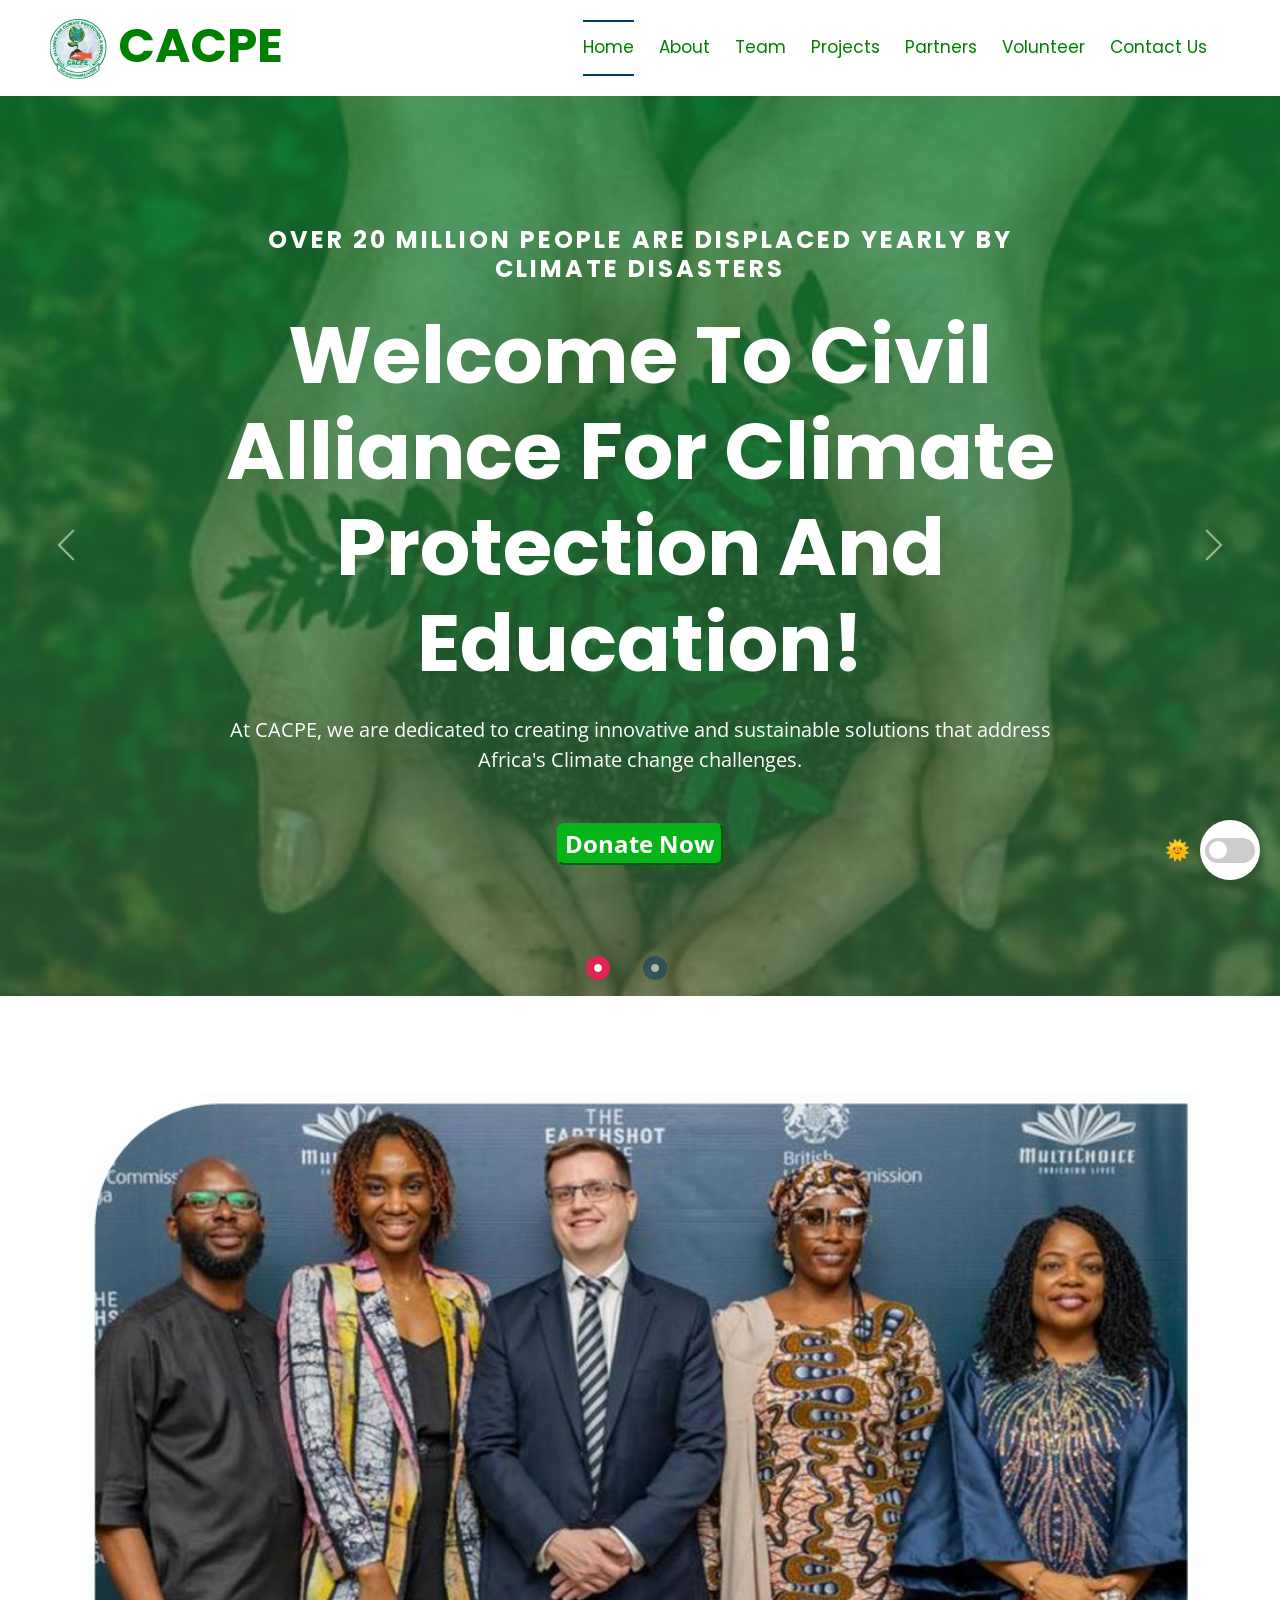
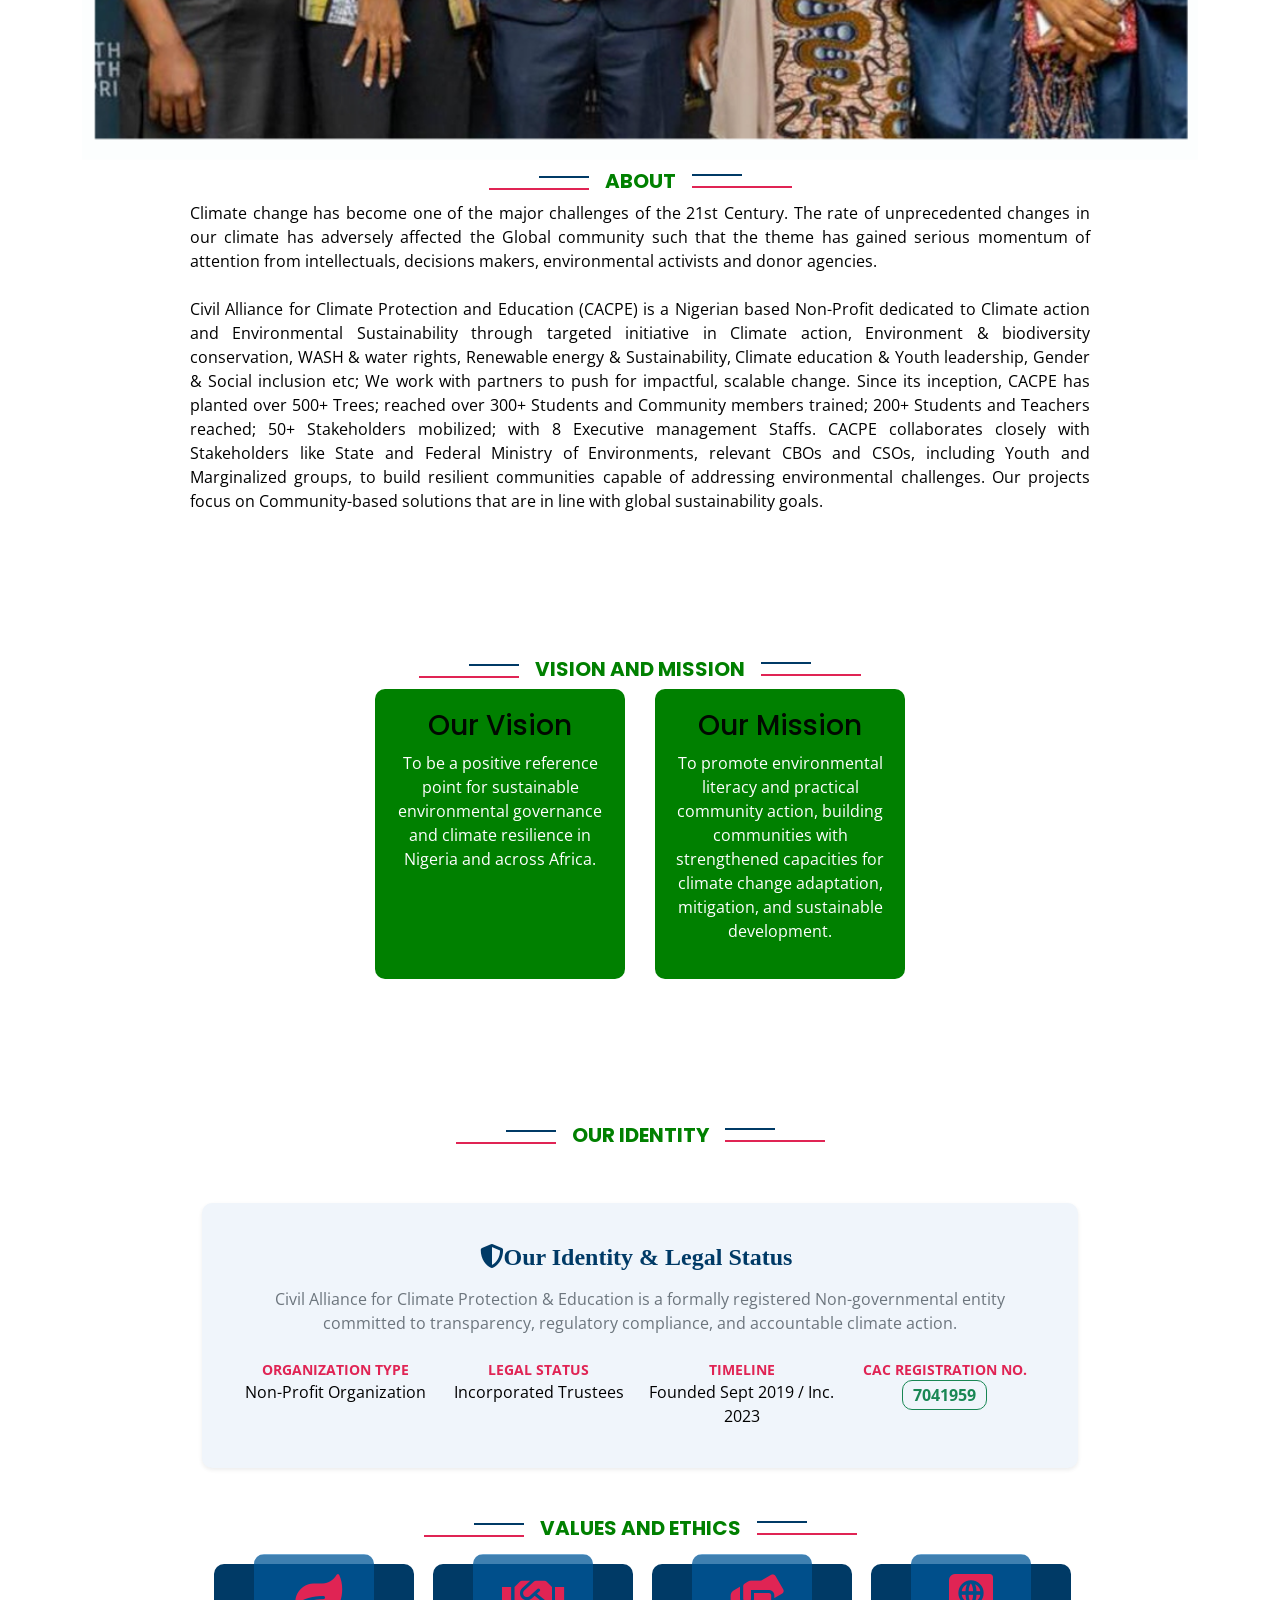
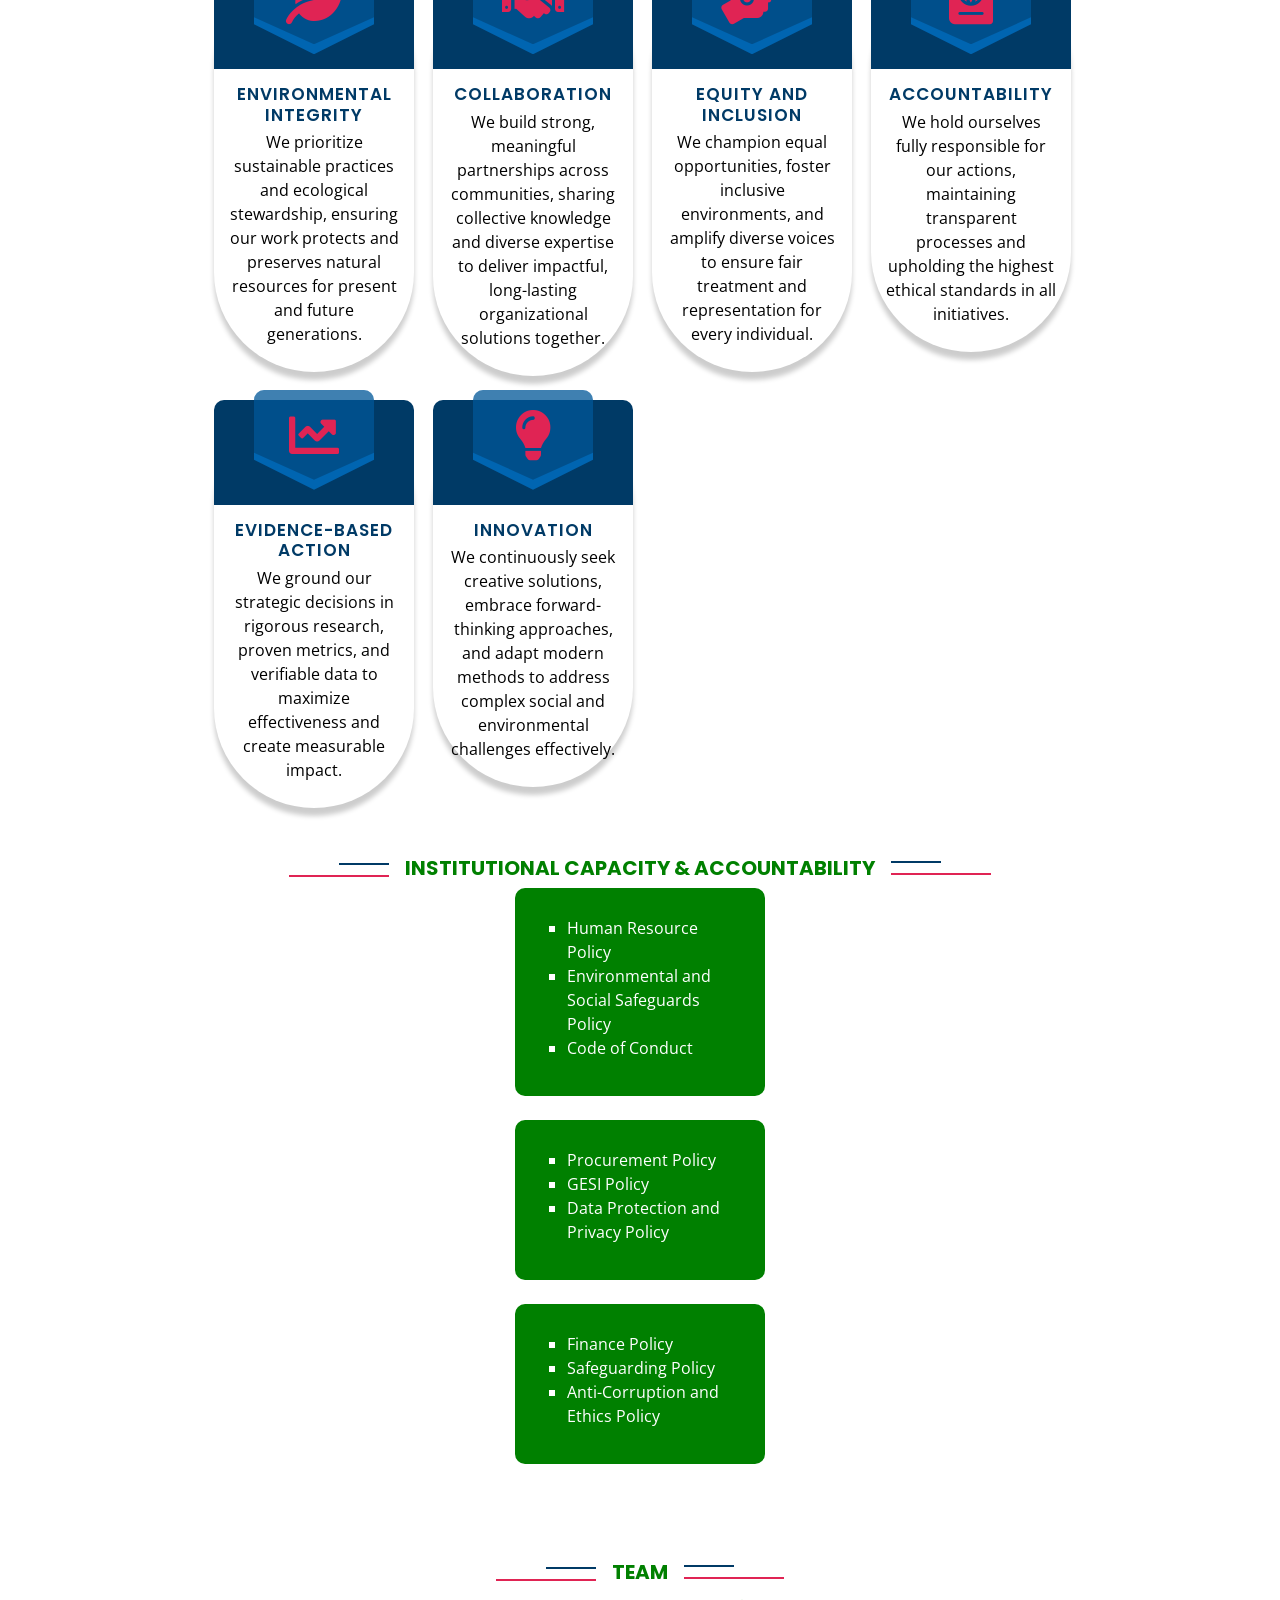
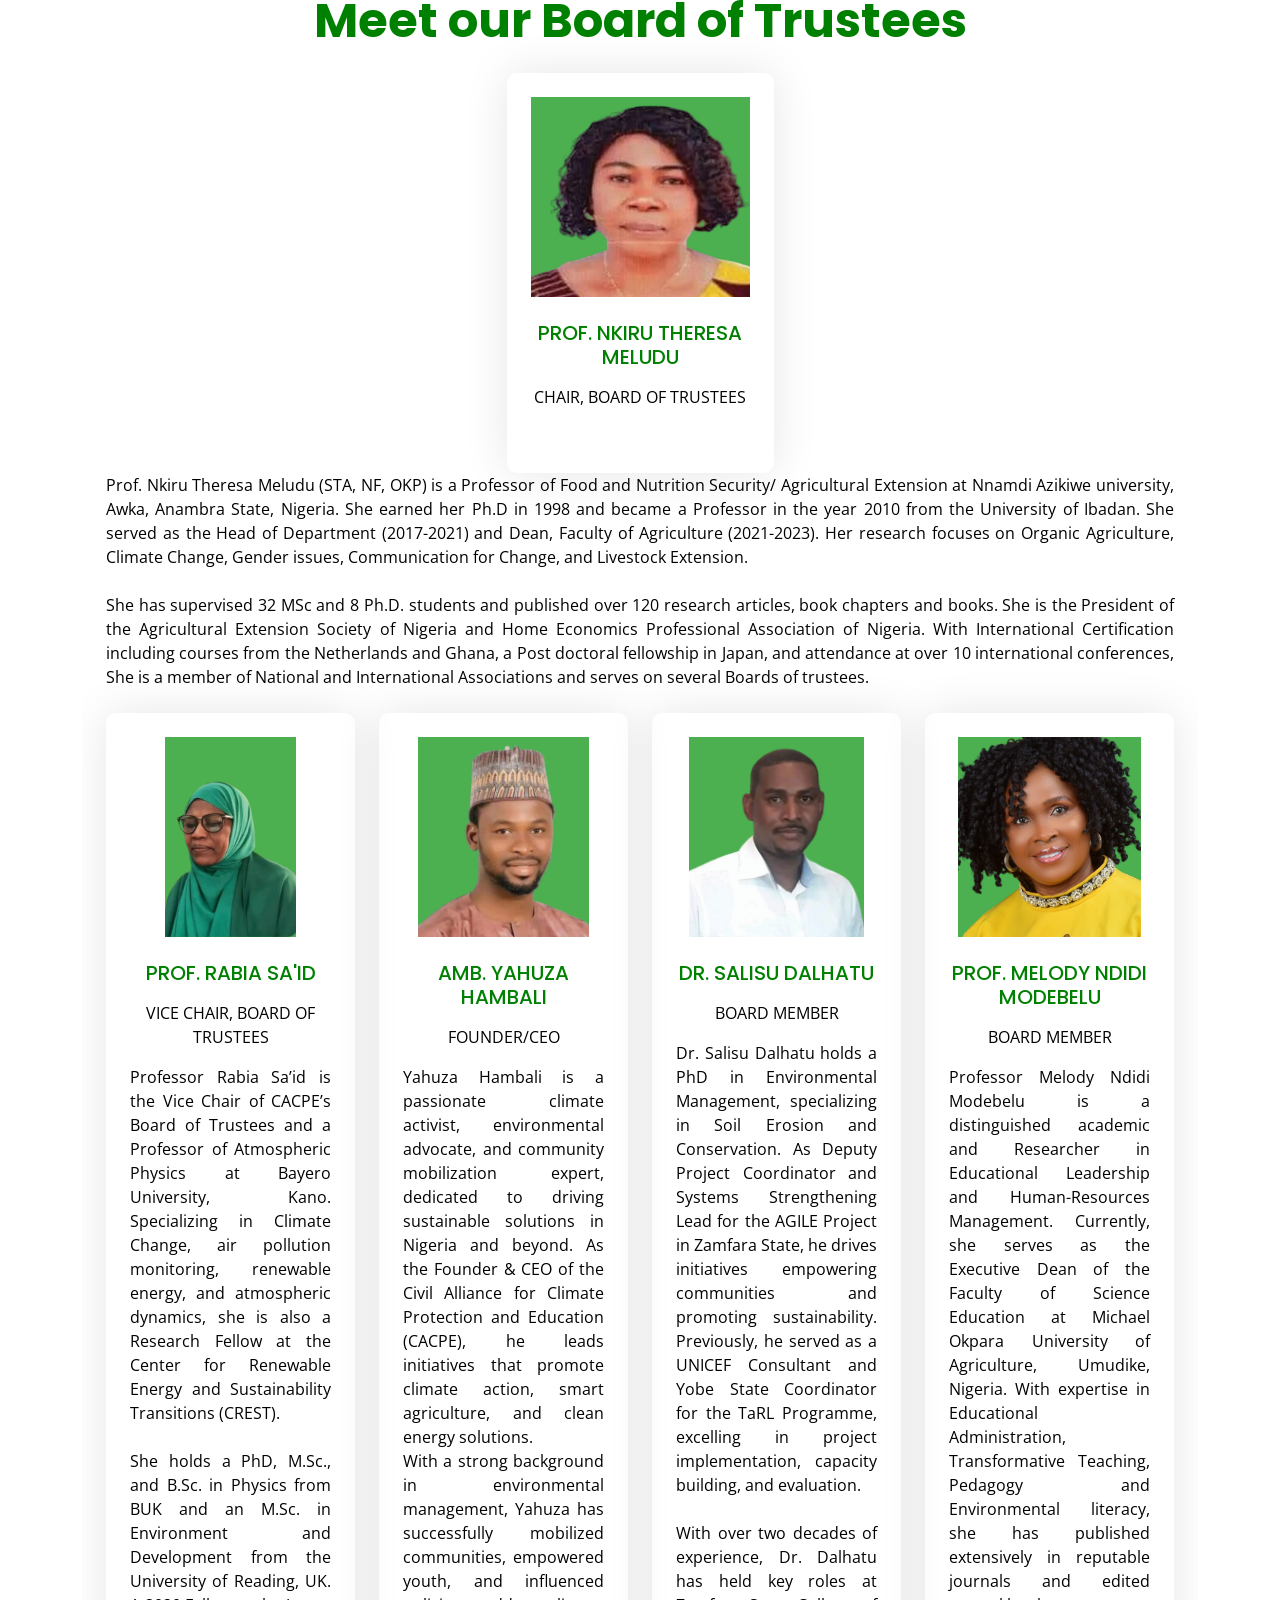
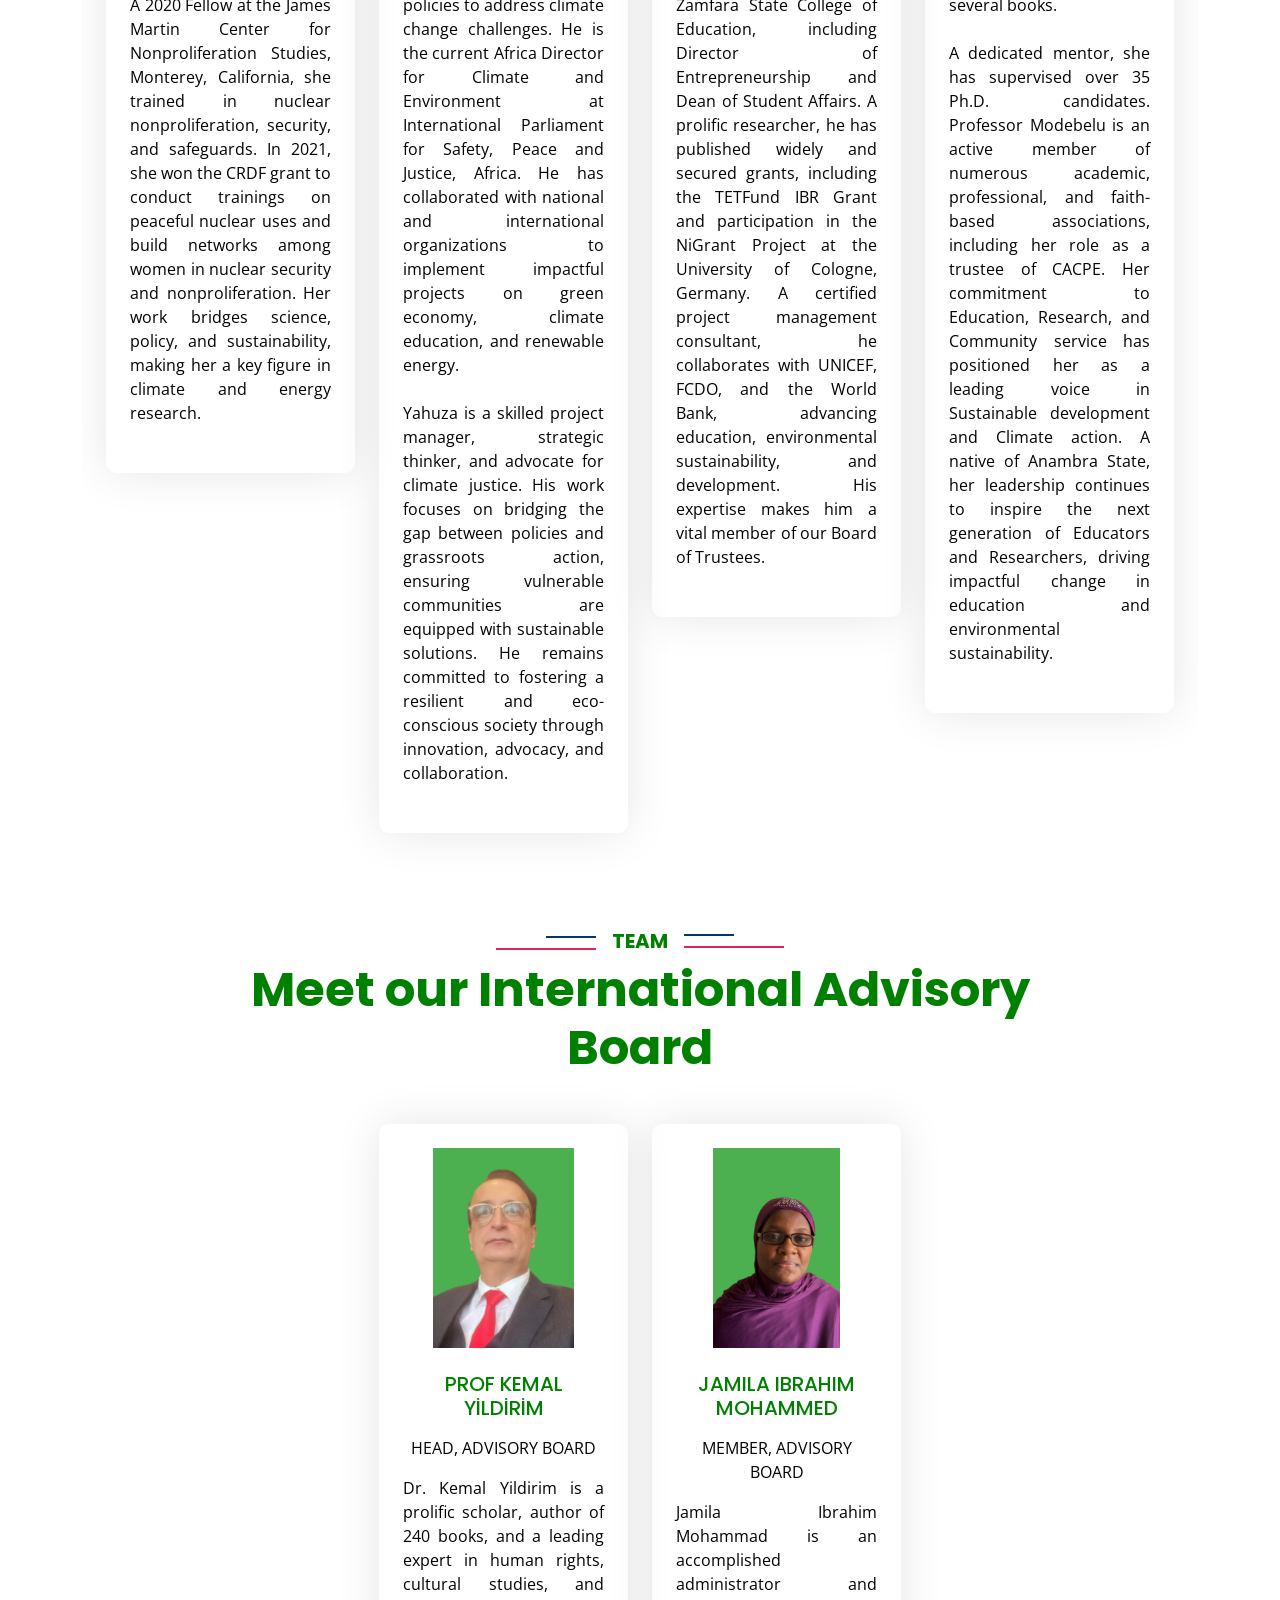
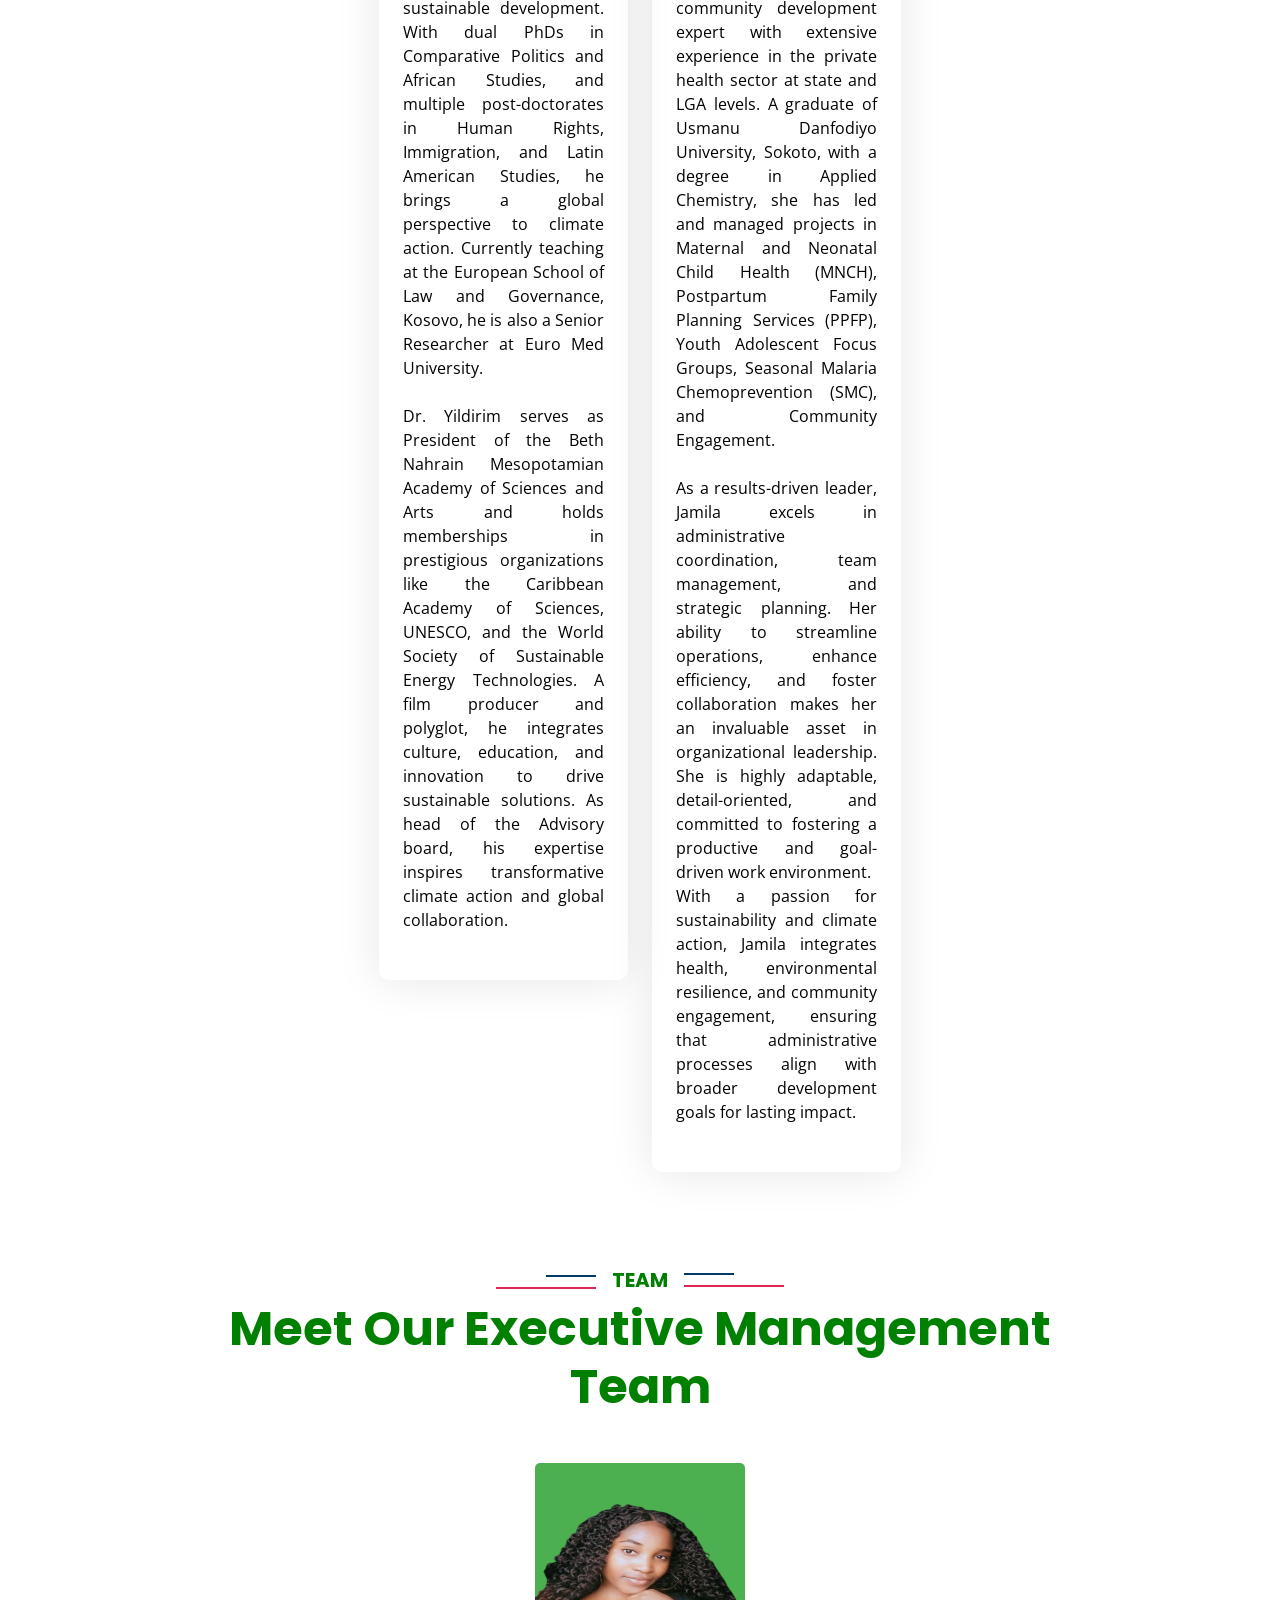
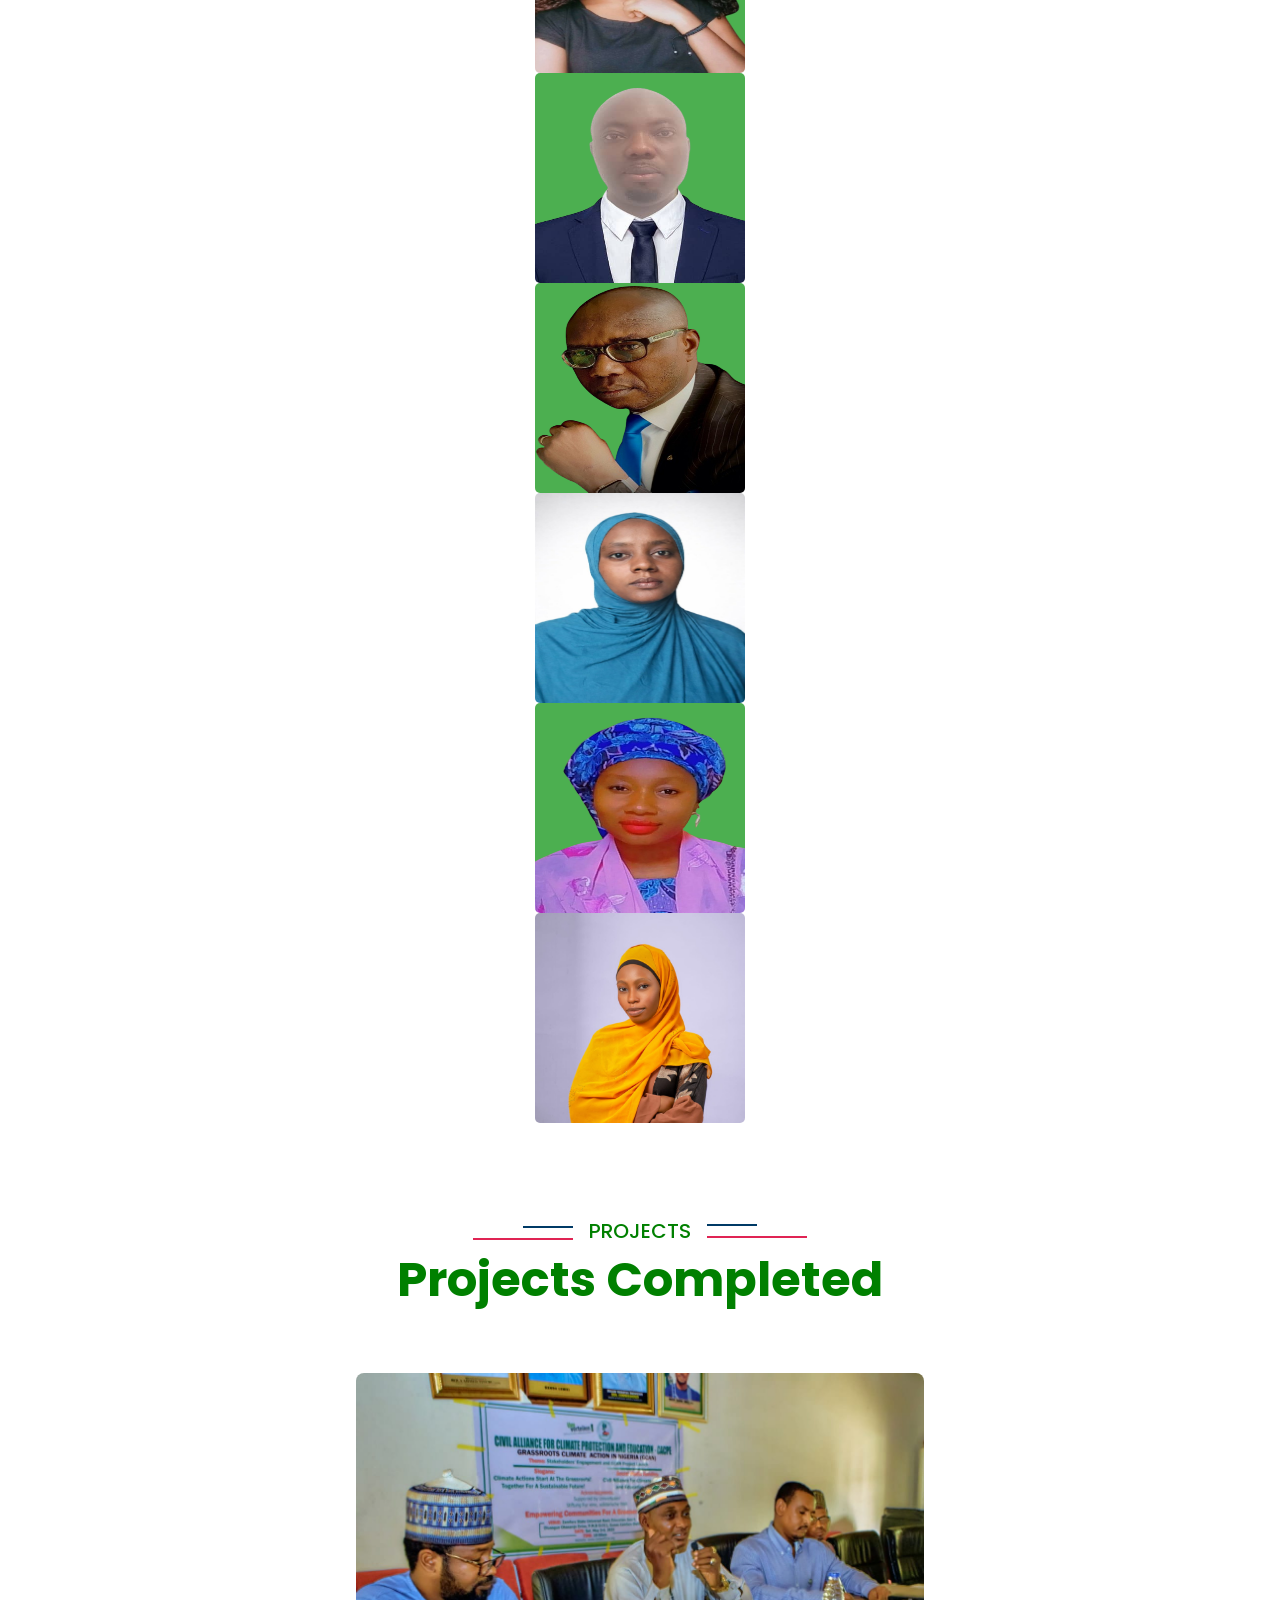
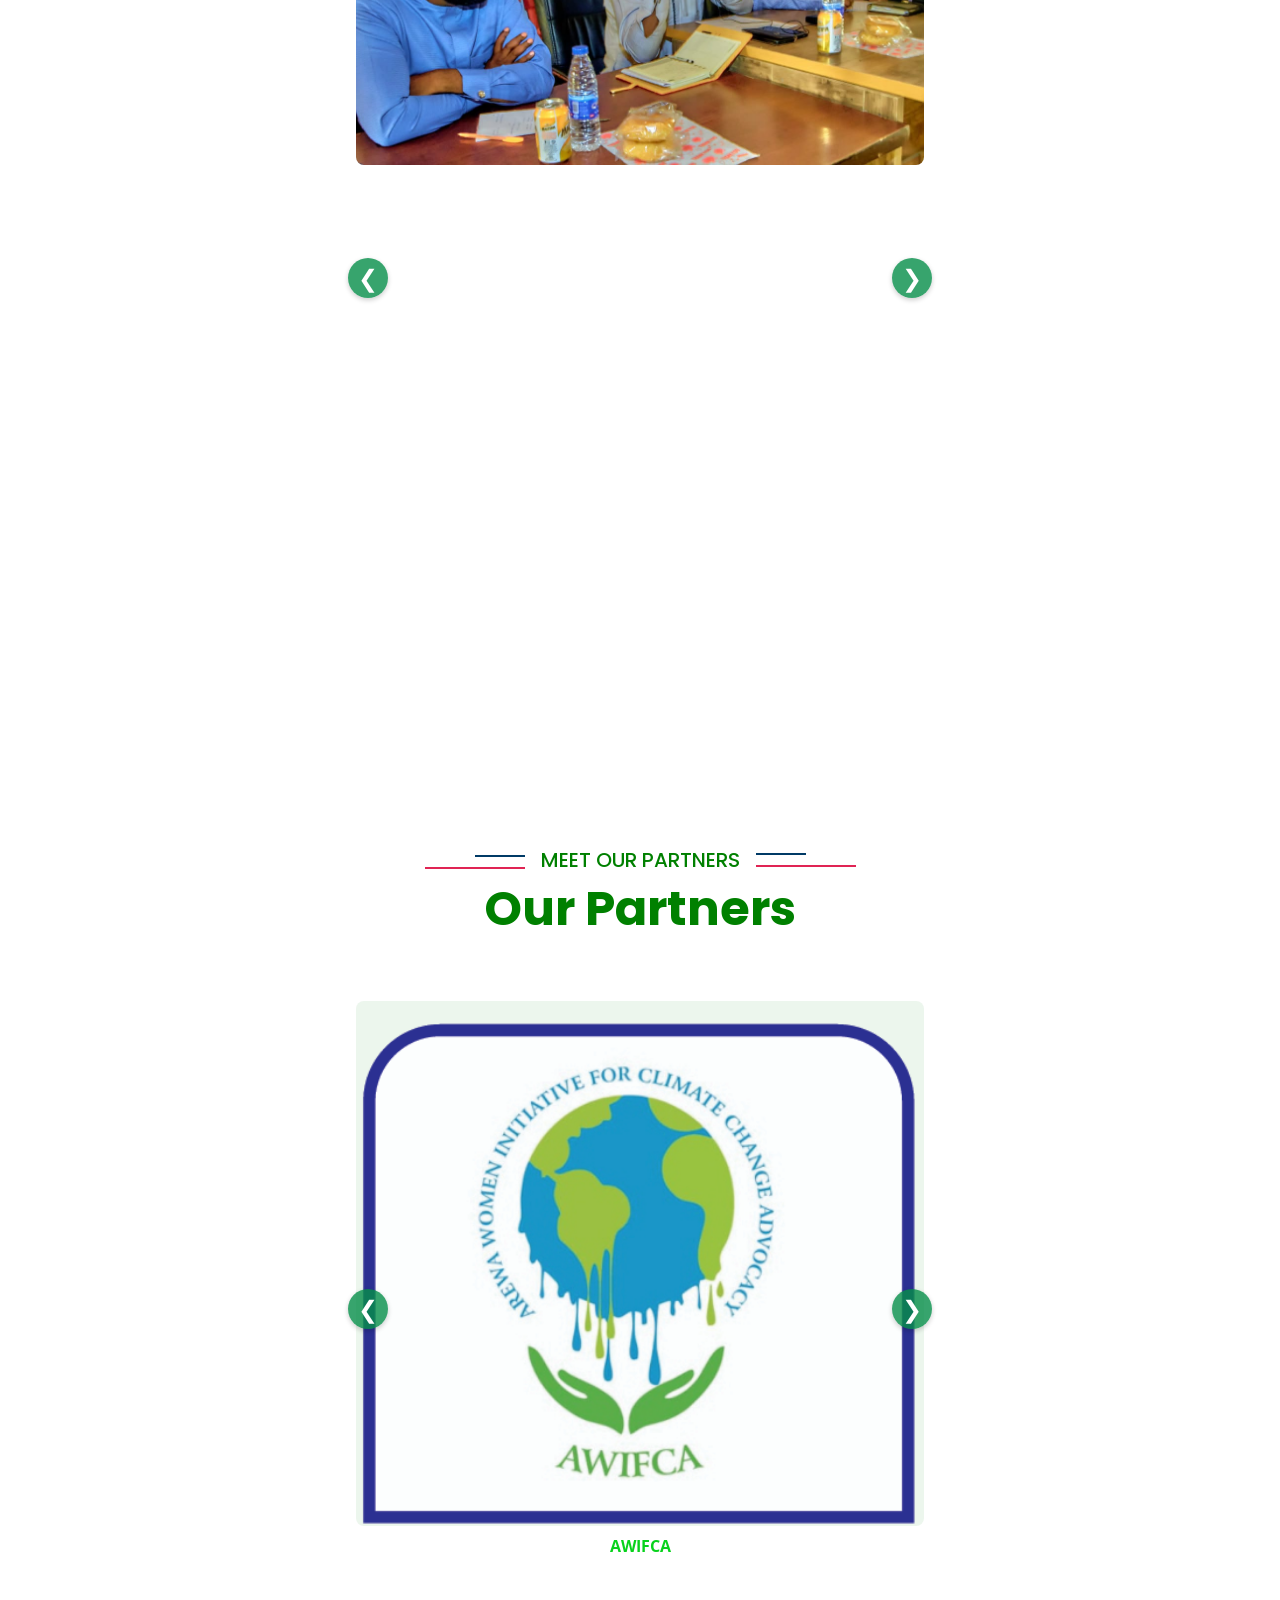
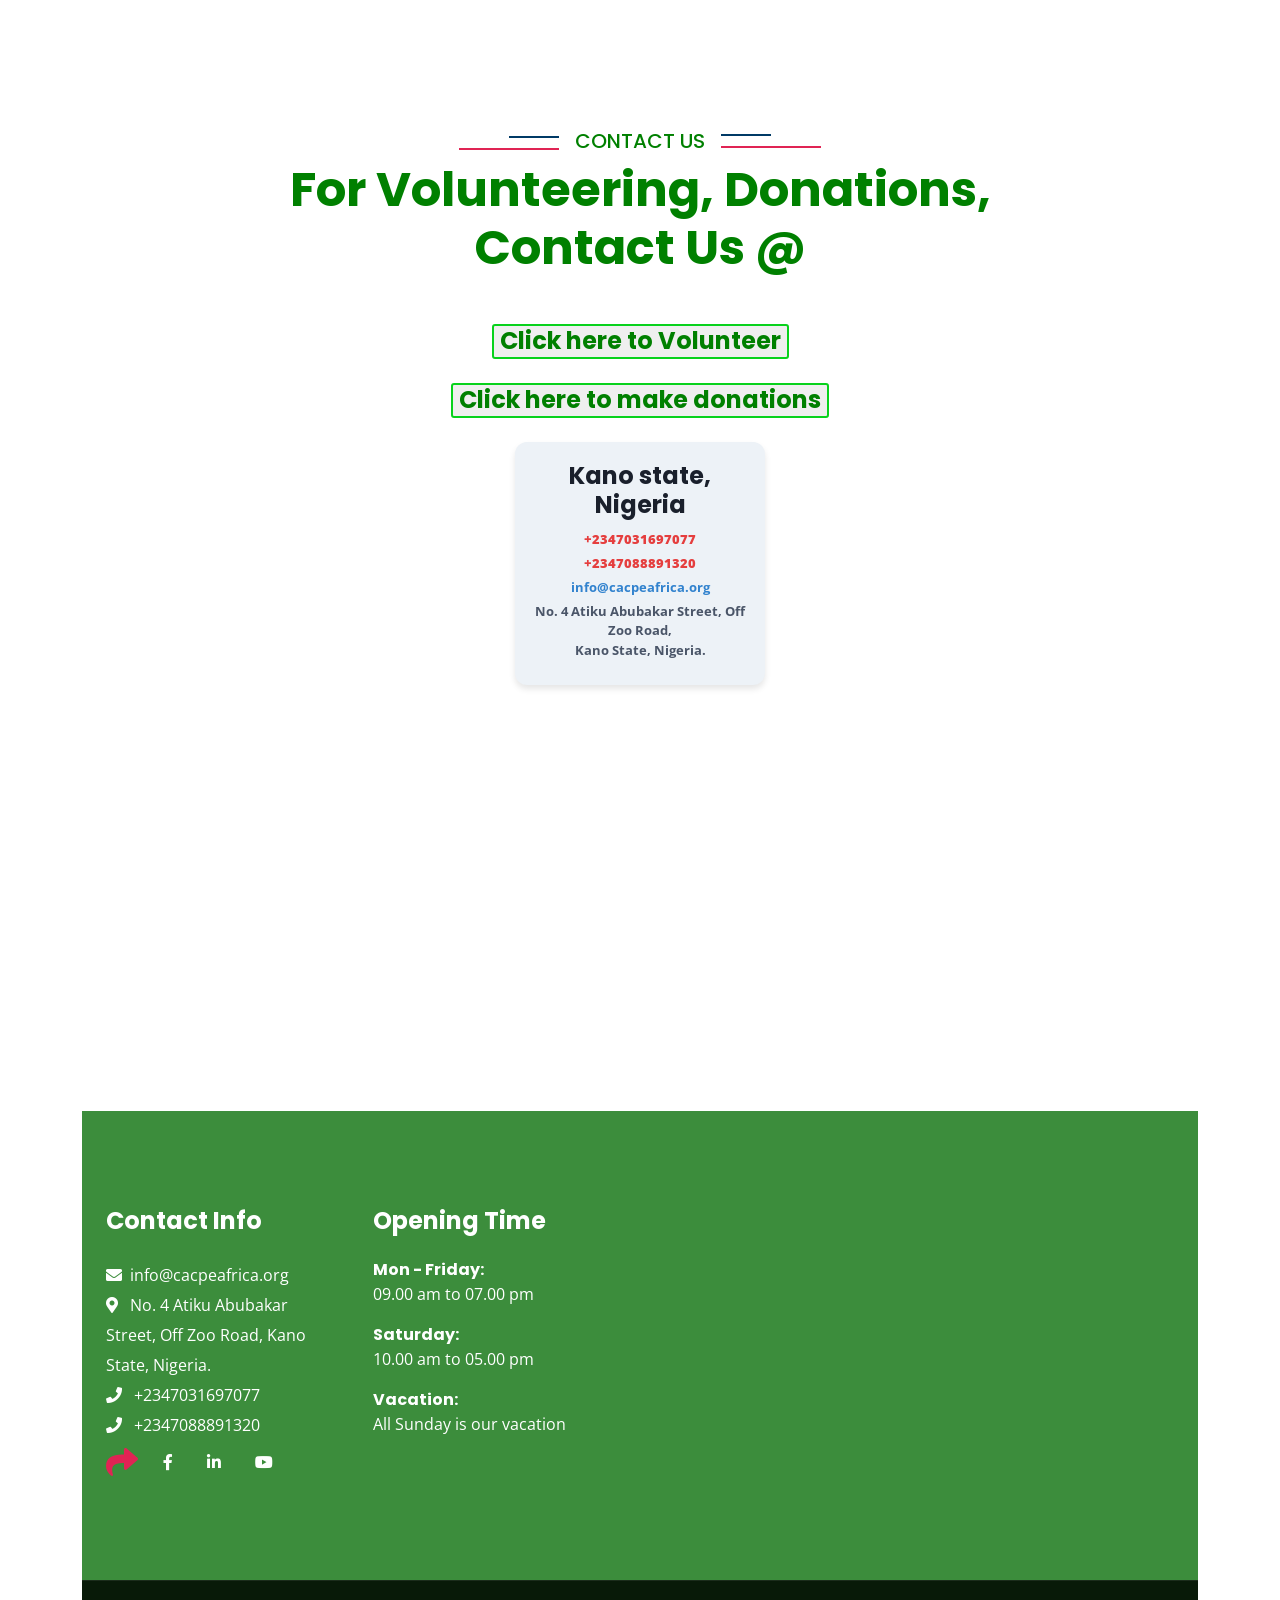
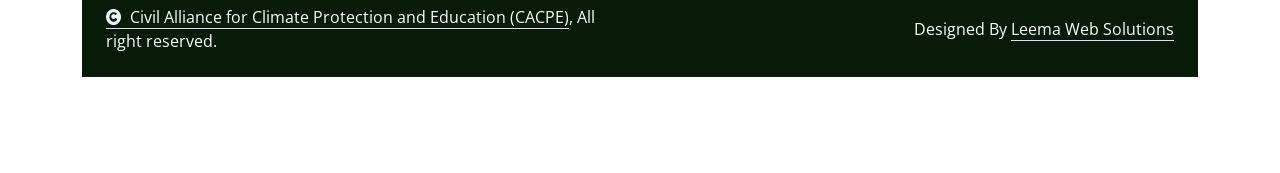
==== commit 62f122ca: "Update fmt.Println message from 'Hello' to 'Goodbye'" ====
--- a/index.html
+++ b/index.html
@@ -850,7 +850,7 @@
                         <img src="Munira_Abubakar_Mahdi.jpg" alt="Executive 6">
                         <div class="executive-details" id="exec6">
                             <h3>MUNIRA ABUBAKAR MAHDI</h3><br>COMMUNICATIONS AND ADVOCACY MANAGER <br>
-                            <p style="text-align: justify;">Munira Abubakar Mahdi is ICT and data-focused with experience in education quality assurance, field data collection, and digital capacity building. Skilled in data analysis, validation, and reporting using digital tools. Currently pursuing a Master’s in Information and Communication Technology (ICT) and Information Management, with a strong interest in leveraging technology to improve public sector systems, education, and community development.Abdullahi Biri Mohammed is an Environmental Activist, climate advocate, and communications strategist with decades of experience in forestry, conservation, and community engagement. As Director of Communications & Outreach at CACPE, he leads awareness campaigns, stakeholder engagement, and public education on climate change adaptation and environmental sustainability.</p>
+                            <p style="text-align: justify;">Munira Abubakar Mahdi is ICT and data-focused with experience in education quality assurance, field data collection, and digital capacity building. Skilled in data analysis, validation, and reporting using digital tools. Currently pursuing a Master’s in Information and Communication Technology (ICT) and Information Management, with a strong interest in leveraging technology to improve public sector systems, education, and community development.</p>
                         </div>
                     </div>
                 </div>
@@ -898,6 +898,62 @@
                 <div class="my-slider-container">
                     <button id="prevProject" class="slider-btn prev-btn">&#10094; </button>
                     <div id="projectSlider" class="my-slider">
+                        <div class="my-slide-item rounded-lg shadow-md overflow-hidden relative" data-project-id="GCAN">
+                            <img src="GCAN_1.jpg" alt="GCAN_1">
+                            <div class="my-content-overlay rounded-lg text-gray-800">
+                                <h5 class="text-xl font-semibold text-green-600 mb-2"> Grassroots Climate Action in Nigeria (GCAN)</h5>
+                                <p class="text-gray-700 text-justify">The Grassroots Climate Action in Nigeria (GCAN) Project, supported by Umverteilen, empowered communities in Zamfara State to understand, assess, and respond to local climate challenges. Implemented by CACPE in 2025, the project advanced climate education, vulnerability mapping, climate-smart agriculture, environmental restoration, youth engagement, and grassroots advocacy. By connecting communities with practical adaptation strategies and environmental action, GCAN strengthened local resilience, leadership, and participation in building climate-resilient communities</p>
+                            </div>
+                        </div>
+                        <div class="my-slide-item rounded-lg shadow-md overflow-hidden relative" data-project-id="GCAN">
+                            <img src="GCAN_2.jpg" alt="GCAN_1">
+                            <div class="my-content-overlay rounded-lg text-gray-800">
+                                <h5 class="text-xl font-semibold text-green-600 mb-2"> Grassroots Climate Action in Nigeria (GCAN)</h5>
+                                <p class="text-gray-700 text-justify">The Grassroots Climate Action in Nigeria (GCAN) Project, supported by Umverteilen, empowered communities in Zamfara State to understand, assess, and respond to local climate challenges. Implemented by CACPE in 2025, the project advanced climate education, vulnerability mapping, climate-smart agriculture, environmental restoration, youth engagement, and grassroots advocacy. By connecting communities with practical adaptation strategies and environmental action, GCAN strengthened local resilience, leadership, and participation in building climate-resilient communities</p>
+                            </div>
+                        </div>
+                        <div class="my-slide-item rounded-lg shadow-md overflow-hidden relative" data-project-id="IWRAM">
+                            <img src="IWRAM_1.jpg" alt="IWRAM_1">
+                            <div class="my-content-overlay rounded-lg text-gray-800">
+                                <h5 class="text-xl font-semibold text-green-600 mb-2">IWRAM-WIN: Strengthening Women’s Leadership and Inclusive Water Governance in Zamfara State</h5>
+                                <p class="text-gray-700 text-justify"> The Inclusive Water Rights Advocacy for Marginalized Women in Nigeria (IWRAM-WIN) Project strengthened women’s leadership and community participation in water governance across Kagara, Morai, and Damba. Implemented by CACPE, the project established Women Water Rights Committees, trained female paralegals, generated community evidence, and facilitated dialogue with government institutions. Through rights-based advocacy and institutional partnerships, IWRAM-WIN advanced accountability, women’s participation, and sustainable, inclusive water governance.</p>
+                            </div>
+                        </div>
+                        <div class="my-slide-item rounded-lg shadow-md overflow-hidden relative" data-project-id="IWRAM">
+                            <img src="IWRAM_2.jpg" alt="IWRAM_2">
+                            <div class="my-content-overlay rounded-lg text-gray-800">
+                                <h5 class="text-xl font-semibold text-green-600 mb-2">IWRAM-WIN: Strengthening Women’s Leadership and Inclusive Water Governance in Zamfara State</h5>
+                                <p class="text-gray-700 text-justify"> The Inclusive Water Rights Advocacy for Marginalized Women in Nigeria (IWRAM-WIN) Project strengthened women’s leadership and community participation in water governance across Kagara, Morai, and Damba. Implemented by CACPE, the project established Women Water Rights Committees, trained female paralegals, generated community evidence, and facilitated dialogue with government institutions. Through rights-based advocacy and institutional partnerships, IWRAM-WIN advanced accountability, women’s participation, and sustainable, inclusive water governance.</p>
+                            </div>
+                        </div>
+                        <div class="my-slide-item rounded-lg shadow-md overflow-hidden relative" data-project-id="GCAN">
+                            <img src="GCAN_3.jpg" alt="GCAN_3">
+                            <div class="my-content-overlay rounded-lg text-gray-800">
+                                <h5 class="text-xl font-semibold text-green-600 mb-2"> Grassroots Climate Action in Nigeria (GCAN)</h5>
+                                <p class="text-gray-700 text-justify">The Grassroots Climate Action in Nigeria (GCAN) Project, supported by Umverteilen, empowered communities in Zamfara State to understand, assess, and respond to local climate challenges. Implemented by CACPE in 2025, the project advanced climate education, vulnerability mapping, climate-smart agriculture, environmental restoration, youth engagement, and grassroots advocacy. By connecting communities with practical adaptation strategies and environmental action, GCAN strengthened local resilience, leadership, and participation in building climate-resilient communities</p>
+                            </div>
+                        </div>
+                        <div class="my-slide-item rounded-lg shadow-md overflow-hidden relative" data-project-id="GCAN">
+                            <img src="GCAN_4.jpg" alt="GCAN_4">
+                            <div class="my-content-overlay rounded-lg text-gray-800">
+                                <h5 class="text-xl font-semibold text-green-600 mb-2"> Grassroots Climate Action in Nigeria (GCAN)</h5>
+                                <p class="text-gray-700 text-justify">The Grassroots Climate Action in Nigeria (GCAN) Project, supported by Umverteilen, empowered communities in Zamfara State to understand, assess, and respond to local climate challenges. Implemented by CACPE in 2025, the project advanced climate education, vulnerability mapping, climate-smart agriculture, environmental restoration, youth engagement, and grassroots advocacy. By connecting communities with practical adaptation strategies and environmental action, GCAN strengthened local resilience, leadership, and participation in building climate-resilient communities</p>
+                            </div>
+                        </div>
+                        <div class="my-slide-item rounded-lg shadow-md overflow-hidden relative" data-project-id="IWRAM">
+                            <img src="IWRAM_3.jpg" alt="IWRAM_3">
+                            <div class="my-content-overlay rounded-lg text-gray-800">
+                                <h5 class="text-xl font-semibold text-green-600 mb-2">IWRAM-WIN: Strengthening Women’s Leadership and Inclusive Water Governance in Zamfara State</h5>
+                                <p class="text-gray-700 text-justify"> The Inclusive Water Rights Advocacy for Marginalized Women in Nigeria (IWRAM-WIN) Project strengthened women’s leadership and community participation in water governance across Kagara, Morai, and Damba. Implemented by CACPE, the project established Women Water Rights Committees, trained female paralegals, generated community evidence, and facilitated dialogue with government institutions. Through rights-based advocacy and institutional partnerships, IWRAM-WIN advanced accountability, women’s participation, and sustainable, inclusive water governance.</p>
+                            </div>
+                        </div>
+                        <div class="my-slide-item rounded-lg shadow-md overflow-hidden relative" data-project-id="IWRAM">
+                            <img src="IWRAM_4.jpg" alt="IWRAM_4">
+                            <div class="my-content-overlay rounded-lg text-gray-800">
+                                <h5 class="text-xl font-semibold text-green-600 mb-2">IWRAM-WIN: Strengthening Women’s Leadership and Inclusive Water Governance in Zamfara State</h5>
+                                <p class="text-gray-700 text-justify"> The Inclusive Water Rights Advocacy for Marginalized Women in Nigeria (IWRAM-WIN) Project strengthened women’s leadership and community participation in water governance across Kagara, Morai, and Damba. Implemented by CACPE, the project established Women Water Rights Committees, trained female paralegals, generated community evidence, and facilitated dialogue with government institutions. Through rights-based advocacy and institutional partnerships, IWRAM-WIN advanced accountability, women’s participation, and sustainable, inclusive water governance.</p>
+                            </div>
+                        </div>
                         <div class="my-slide-item rounded-lg shadow-md overflow-hidden relative" data-project-id="climate-change">
                             <img src="awareness.webp" alt="Climate Change Awareness Project Image">
                             <div class="my-content-overlay rounded-lg text-gray-800">
@@ -1272,4 +1328,4 @@
                 document.getElementById(id).style.display = 'block';
             }
         </script>
-    </html>
+</html>
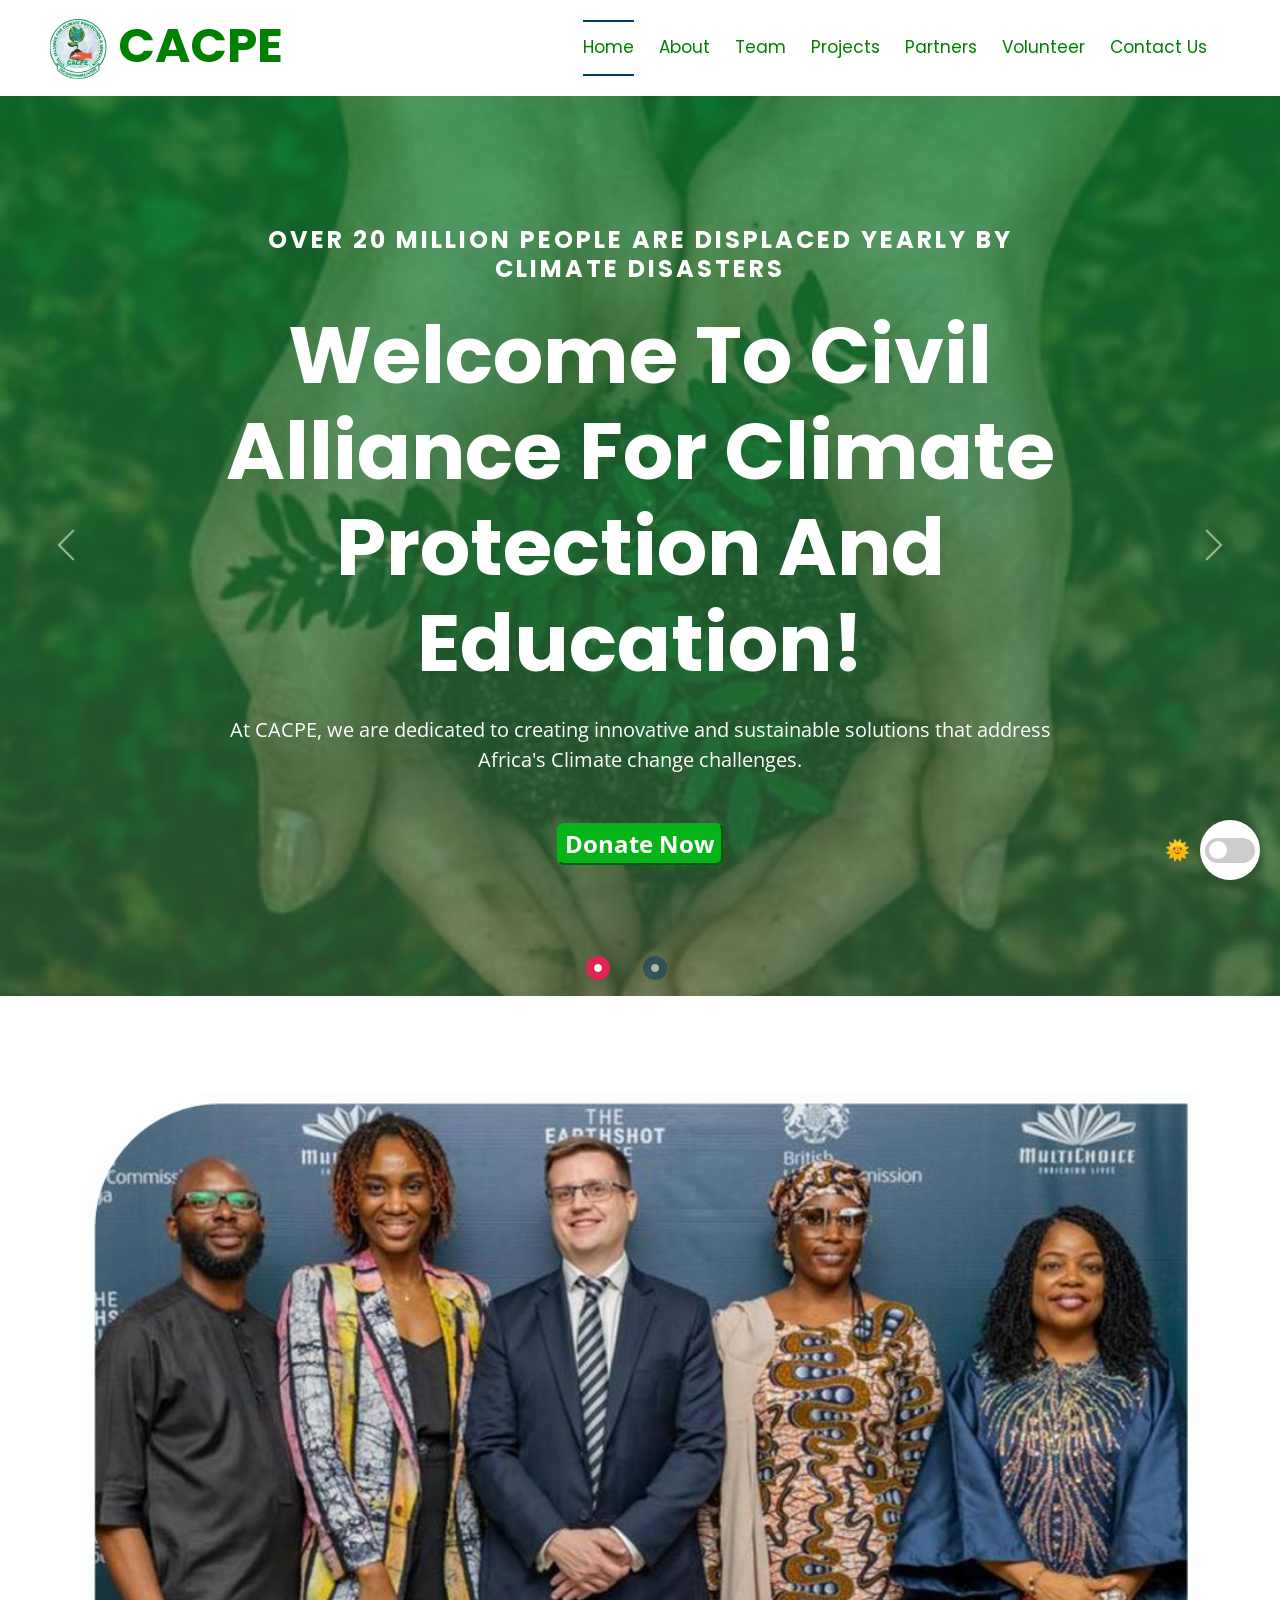
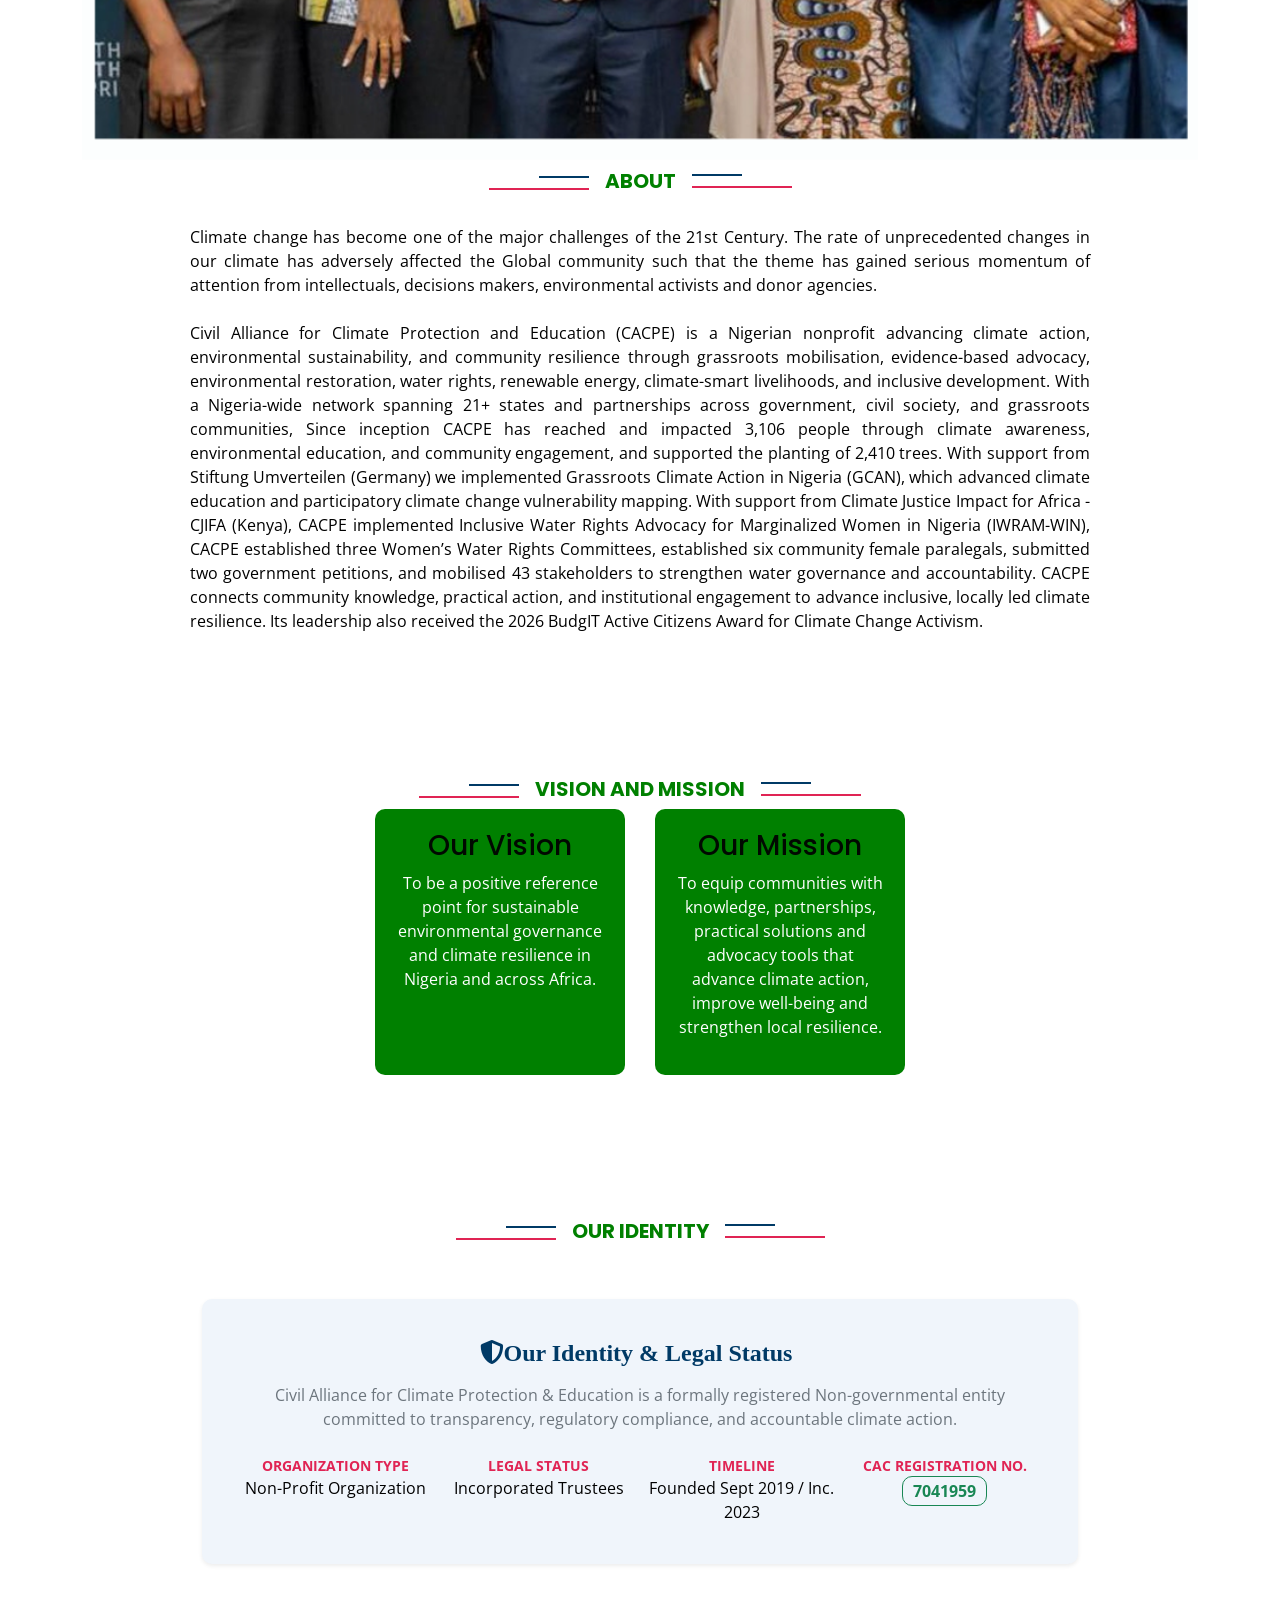
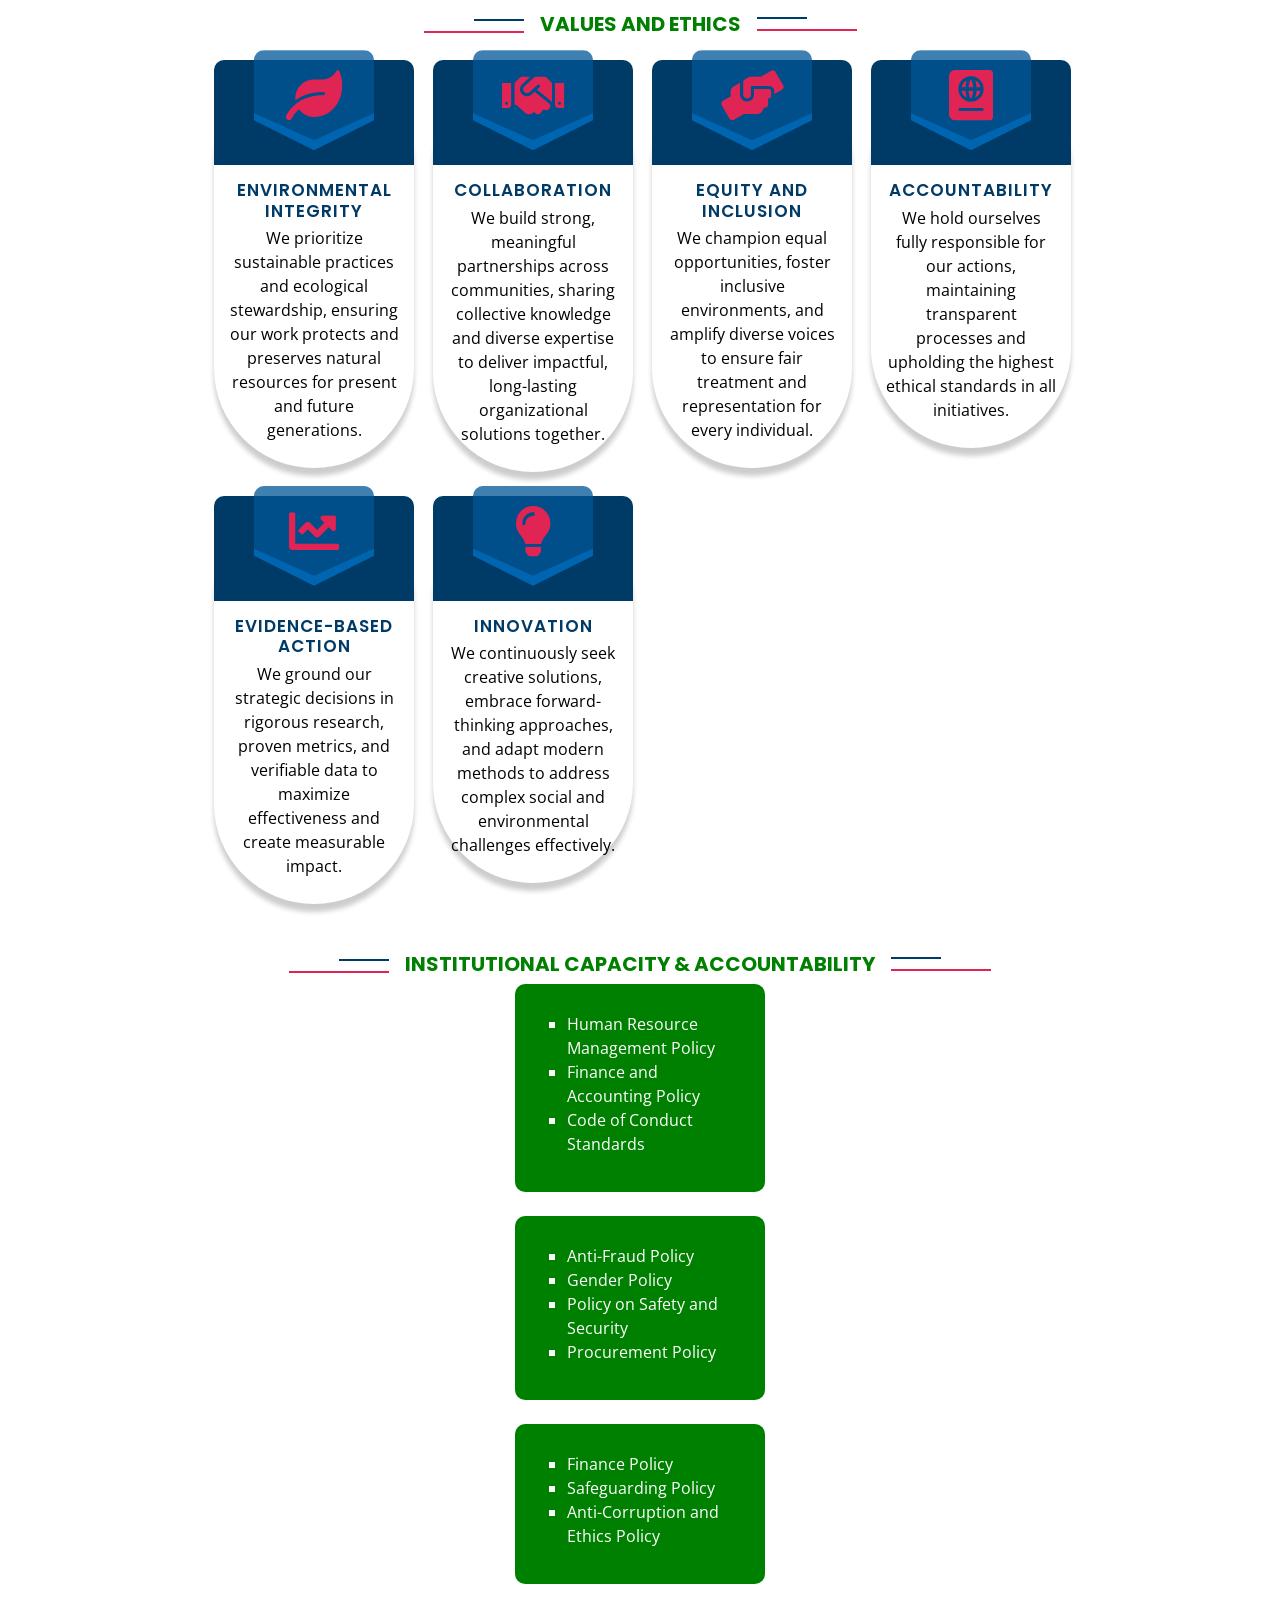
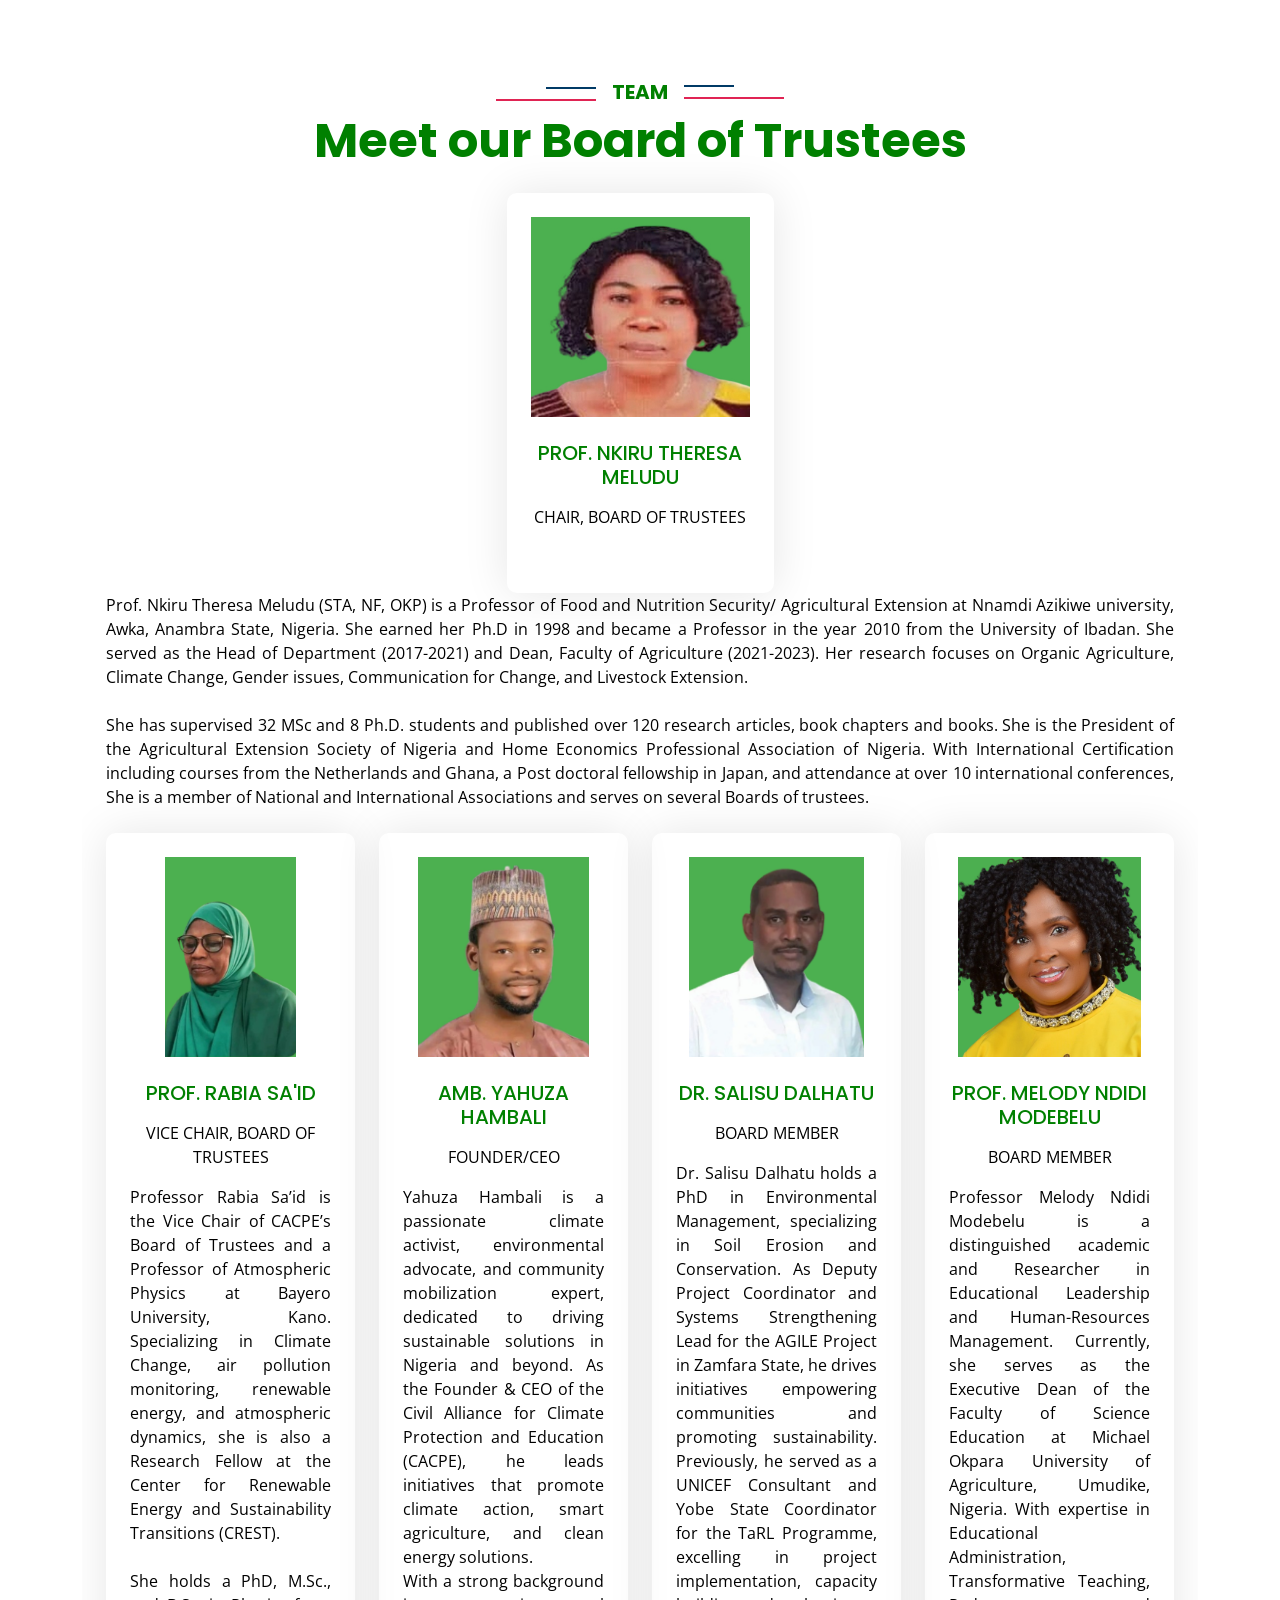
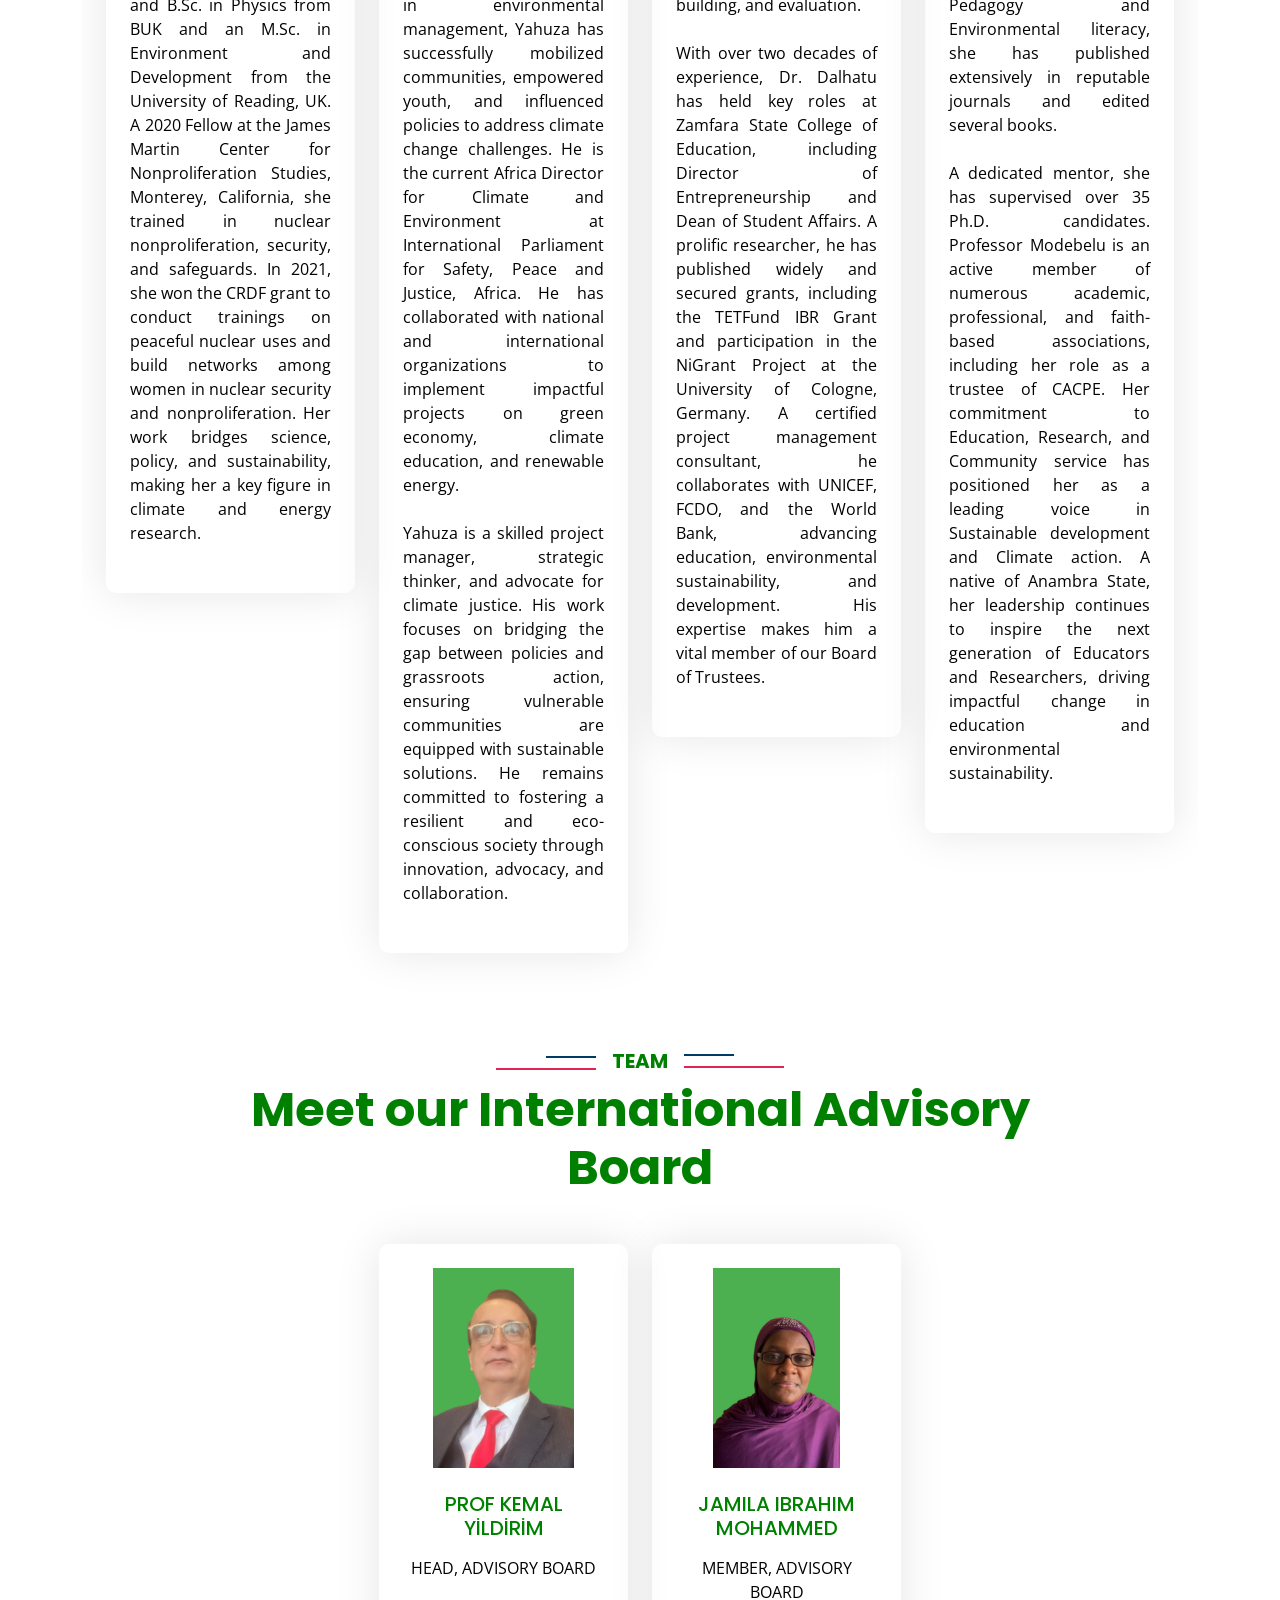
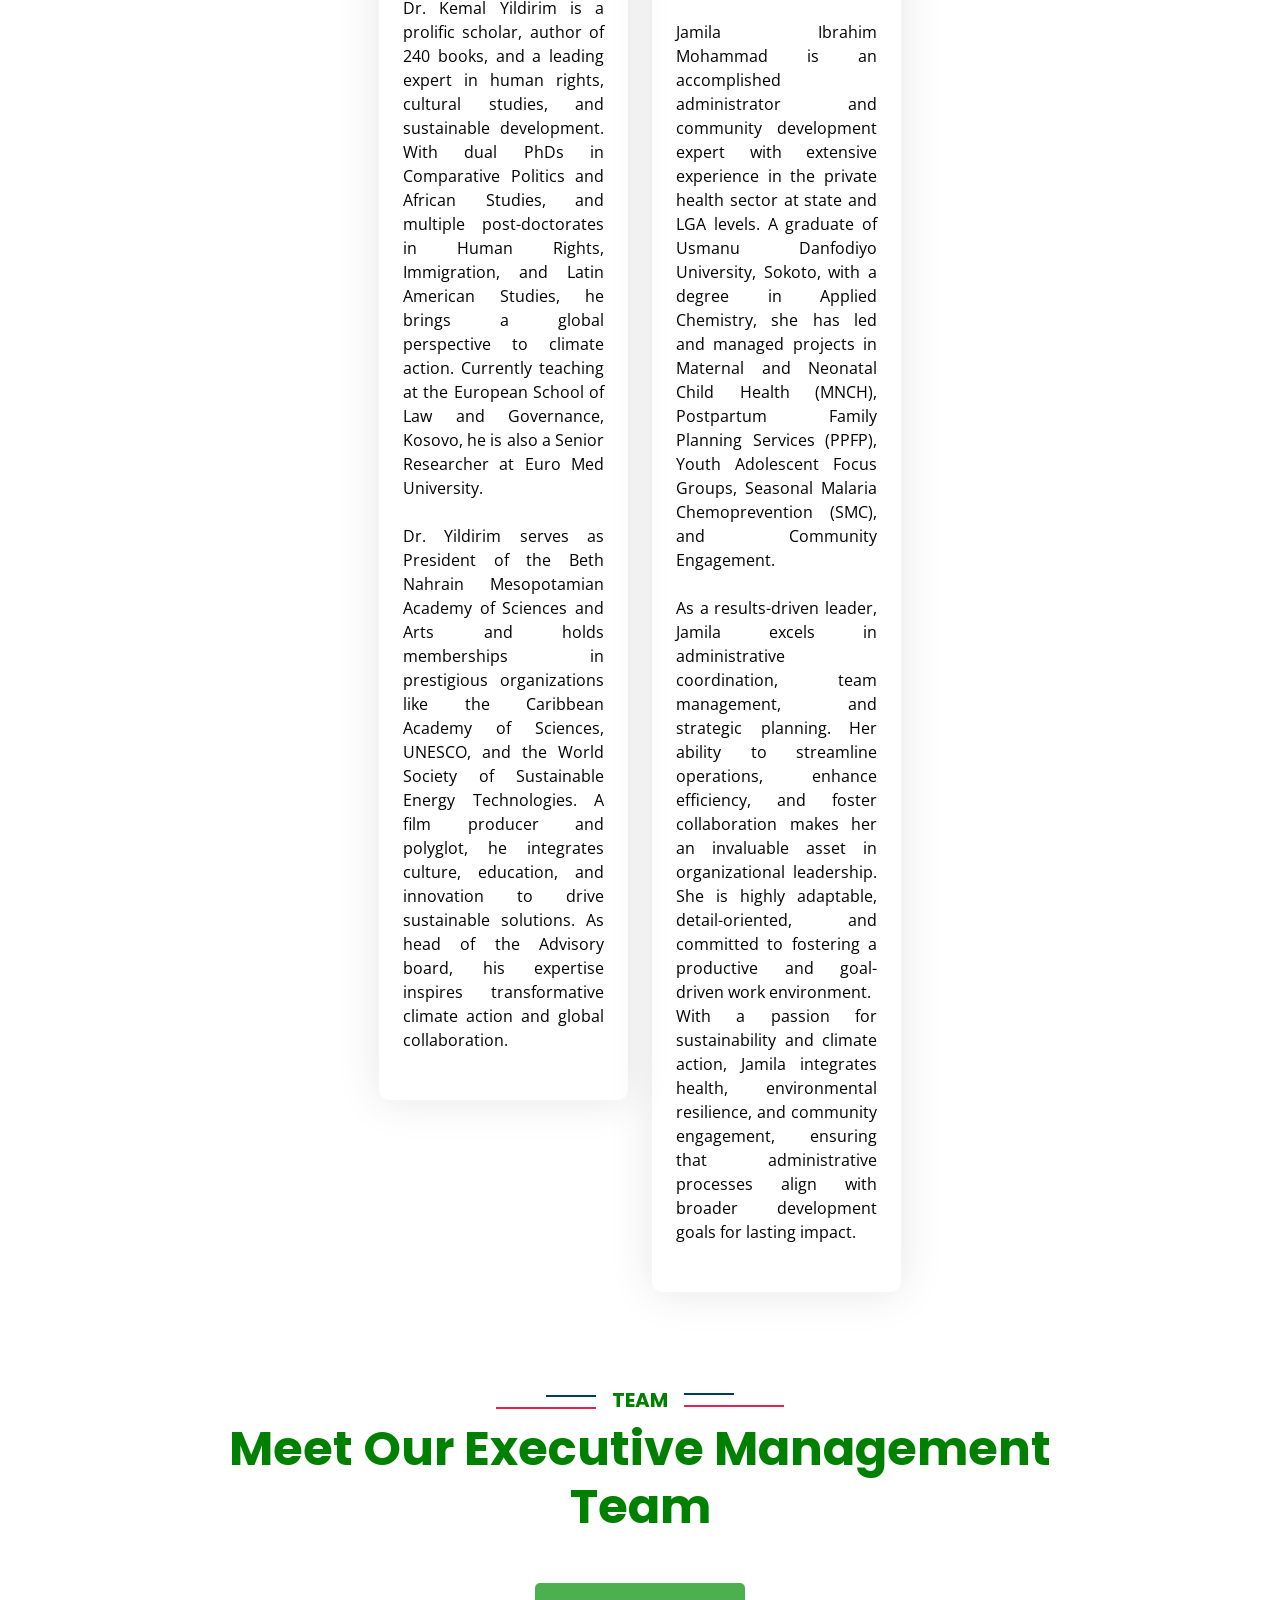
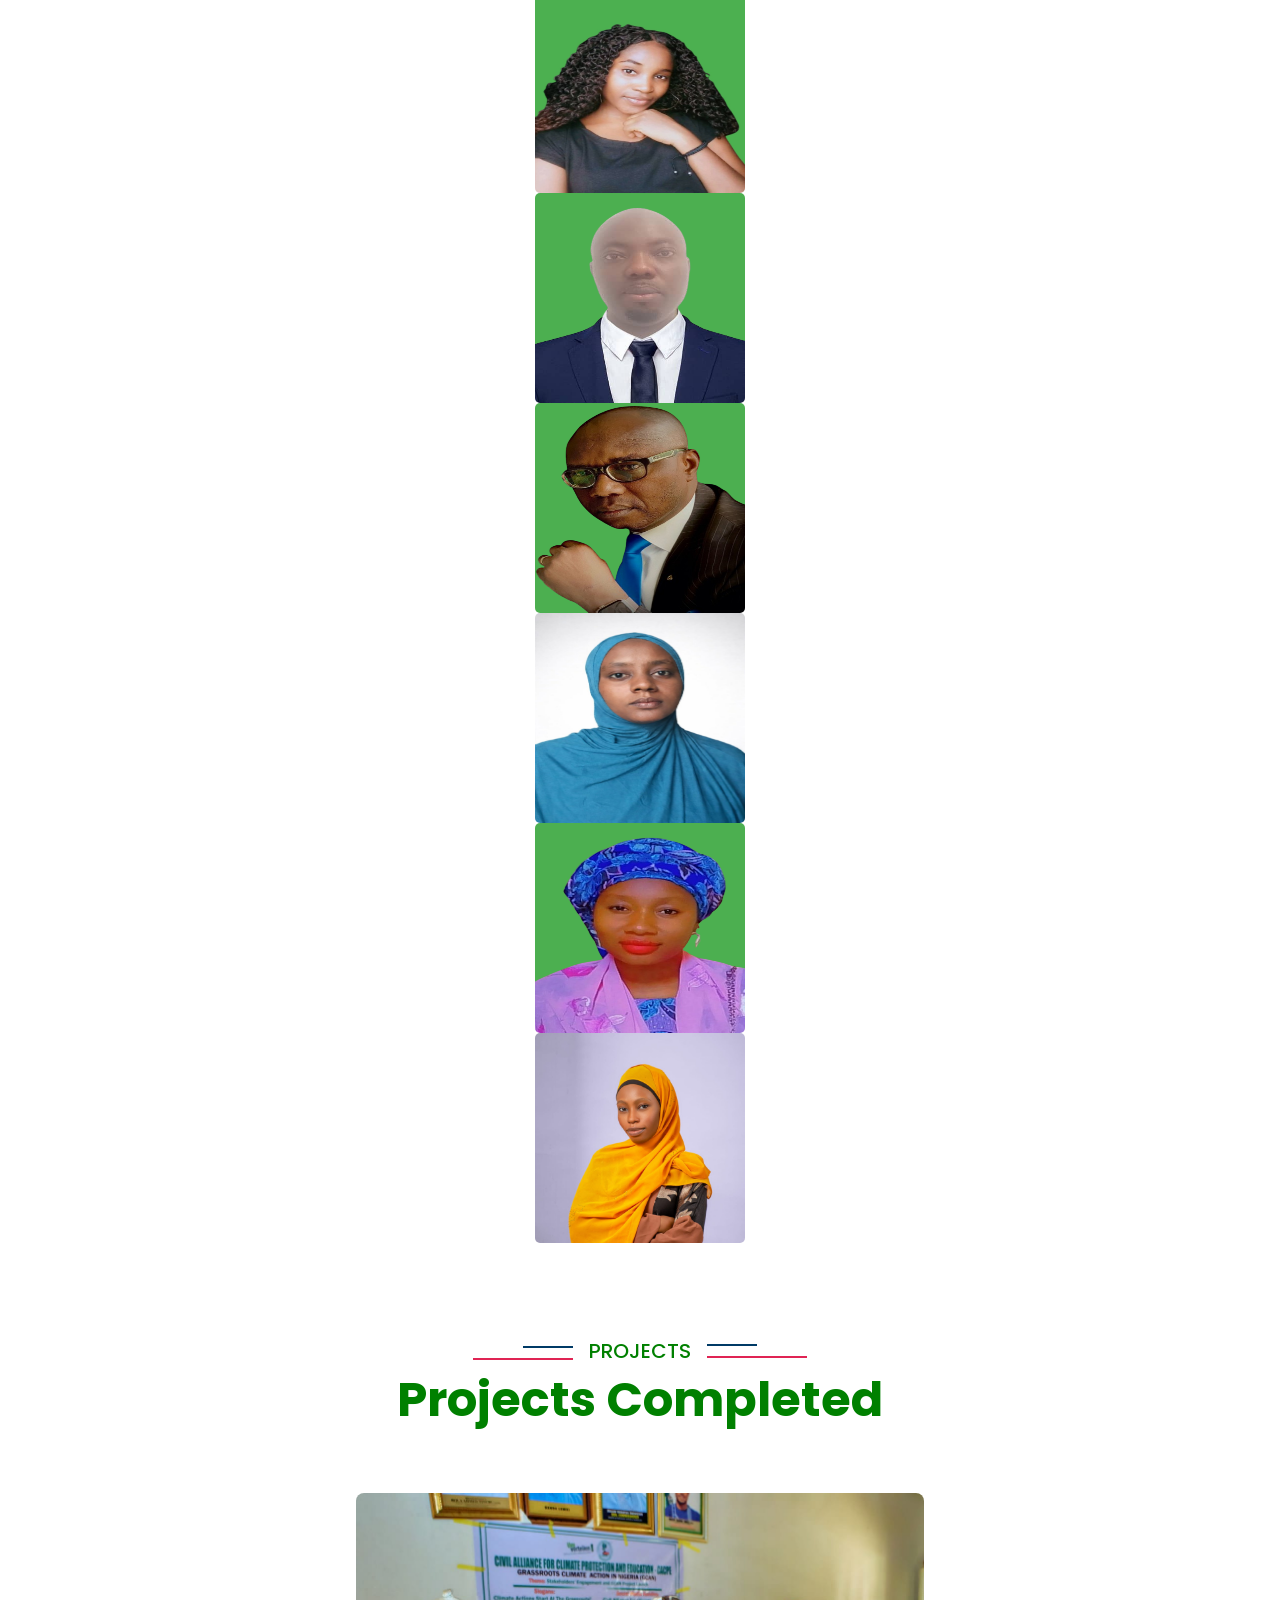
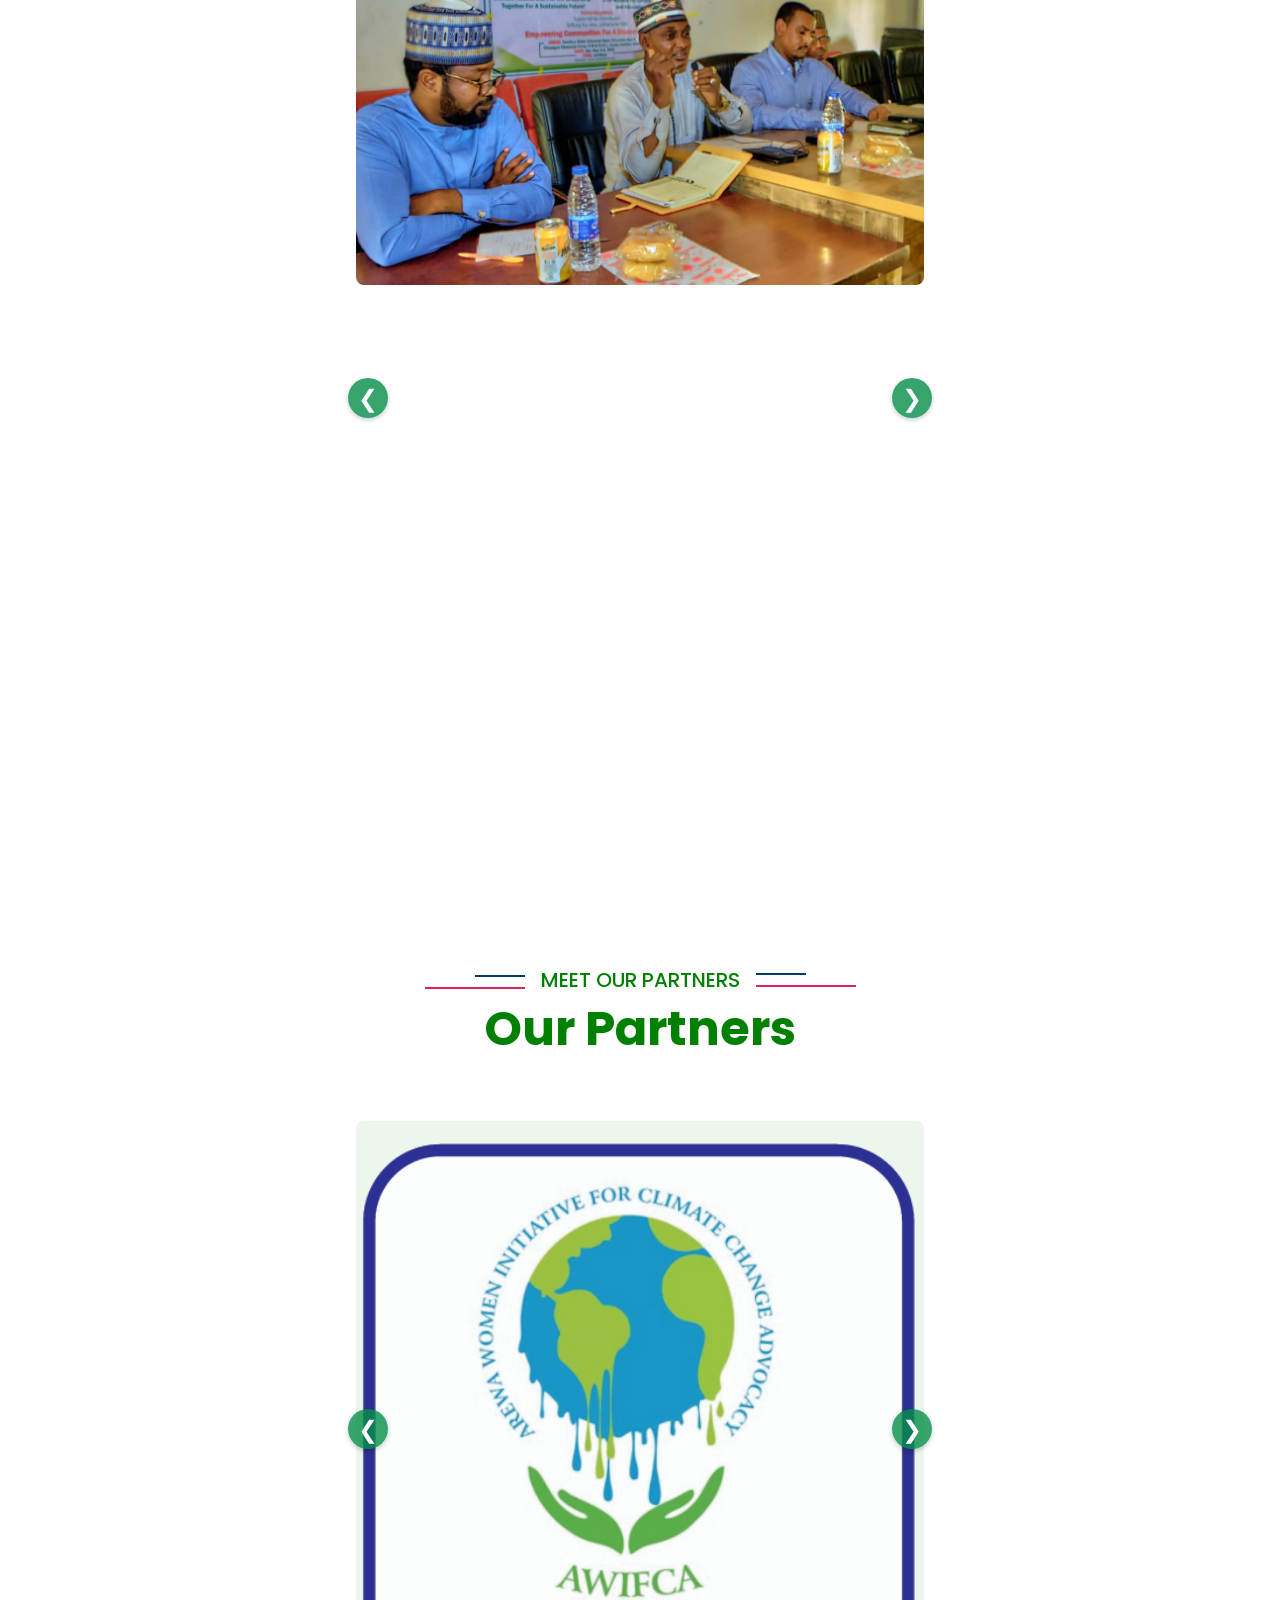
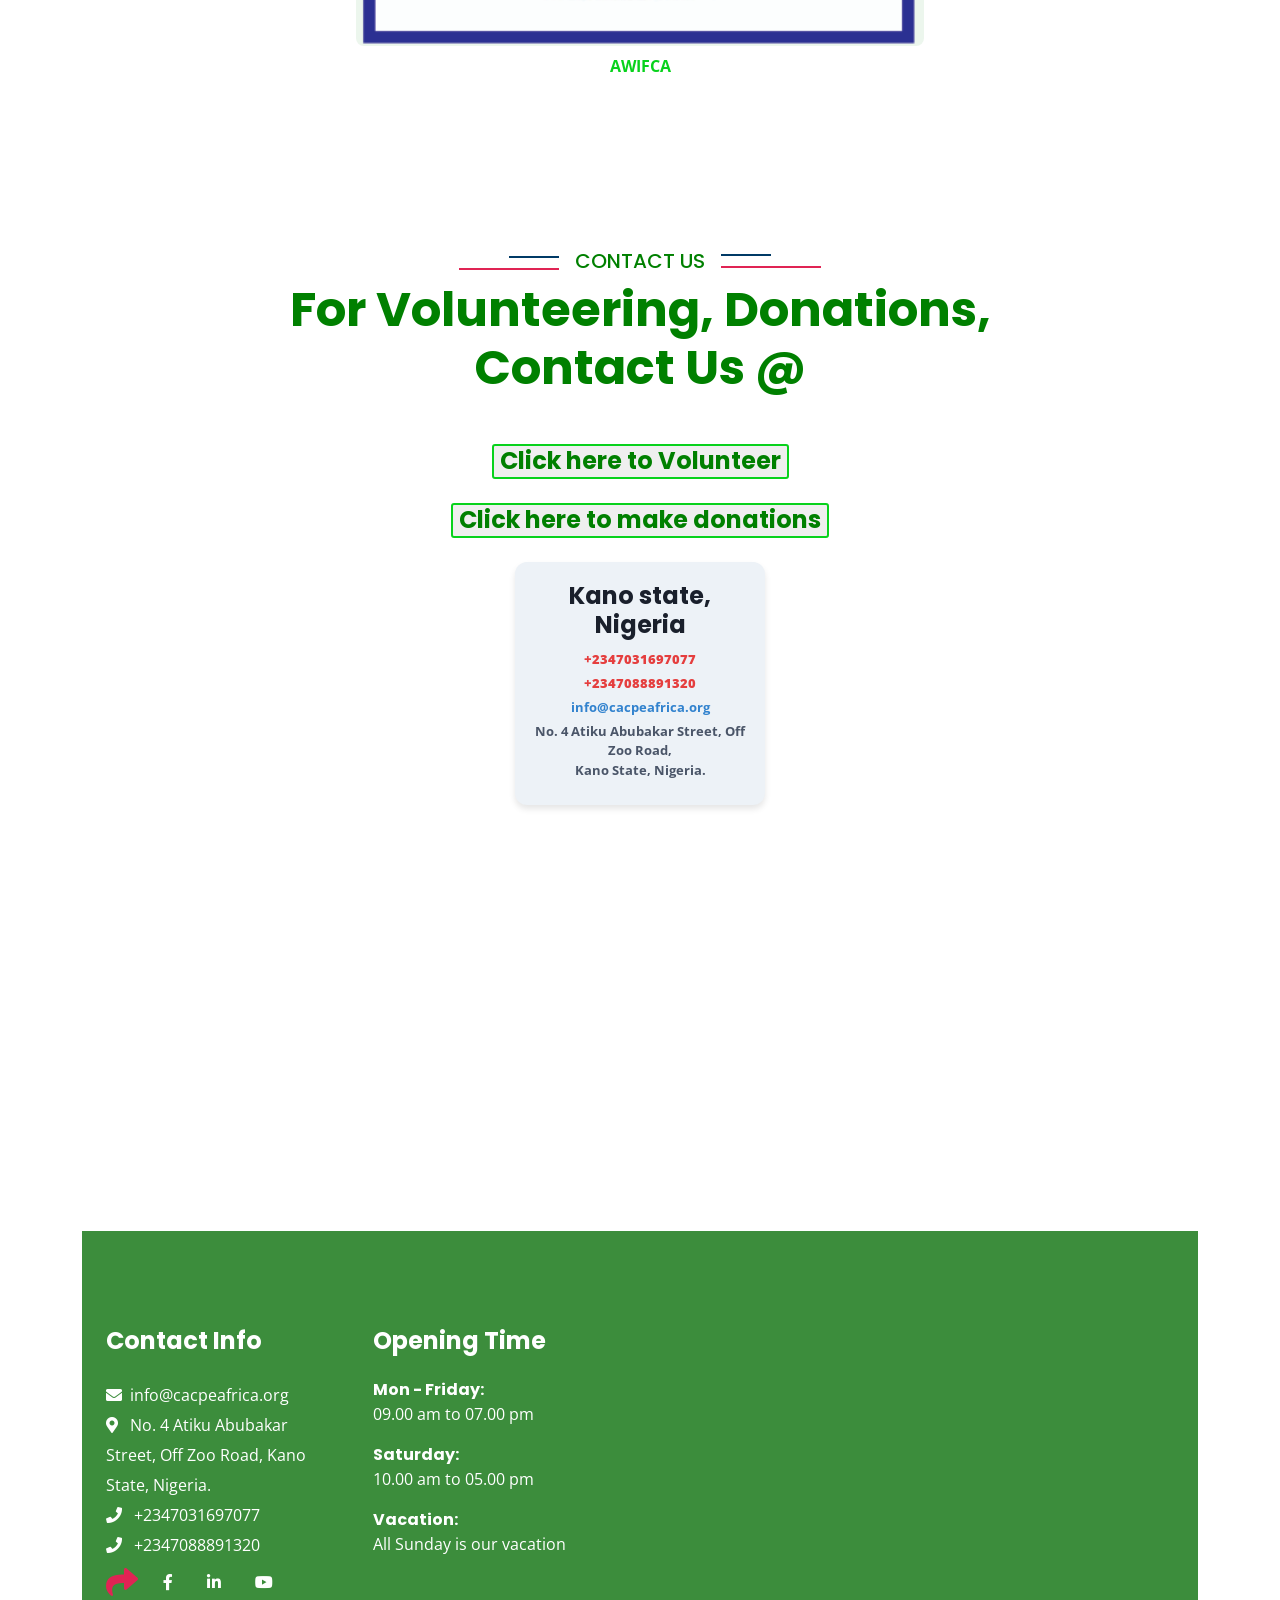
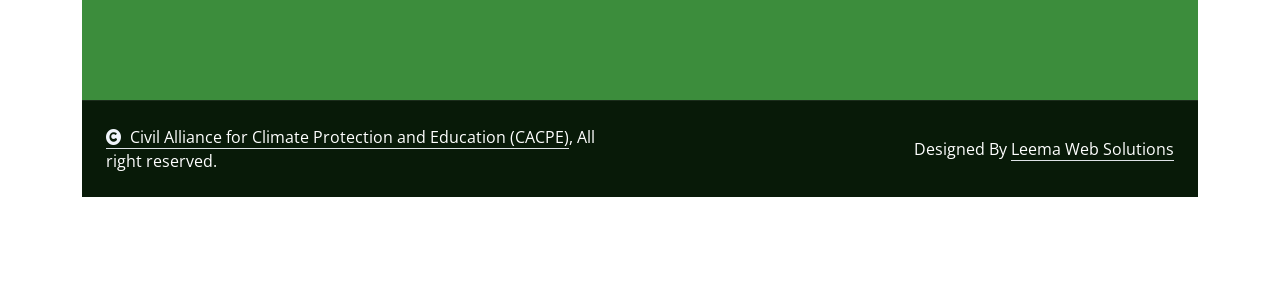
==== commit 4563bdf9: "Update index.html" ====
--- a/index.html
+++ b/index.html
@@ -475,7 +475,7 @@
                         <h5 class="sub-title text-primary px-3"><font color="green"><b>ABOUT</b></font></h5>
                     </div>
                 
-                        <p class="mb-4" style="text-align: justify;">Climate change has become one of the major challenges of the 21st Century. The rate of unprecedented changes in our climate has adversely affected the Global community such that the theme has gained serious momentum of attention from intellectuals, decisions makers, environmental activists and donor agencies.<br><br> Civil Alliance for Climate Protection and Education (CACPE) is a Nigerian based Non-Profit dedicated to Climate action and Environmental Sustainability through targeted initiative in Climate action, Environment & biodiversity conservation, WASH & water rights, Renewable energy & Sustainability, Climate education & Youth leadership, Gender & Social inclusion etc; We work with partners to push for impactful, scalable change. Since its inception, CACPE has planted over 500+ Trees; reached over 300+ Students and Community members trained; 200+ Students and Teachers reached; 50+ Stakeholders mobilized;  with 8 Executive management Staffs. CACPE collaborates closely with Stakeholders like State and Federal Ministry of Environments, relevant CBOs and CSOs, including Youth and Marginalized groups, to build resilient communities capable of addressing environmental challenges. Our projects focus on Community-based solutions that are in line with global sustainability goals.</p>
+                        <p class="mb-4" style="text-align: justify;"><br>Climate change has become one of the major challenges of the 21st Century. The rate of unprecedented changes in our climate has adversely affected the Global community such that the theme has gained serious momentum of attention from intellectuals, decisions makers, environmental activists and donor agencies.<br><br>Civil Alliance for Climate Protection and Education (CACPE) is a Nigerian nonprofit advancing climate action, environmental sustainability, and community resilience through grassroots mobilisation, evidence-based advocacy, environmental restoration, water rights, renewable energy, climate-smart livelihoods, and inclusive development. With a Nigeria-wide network spanning 21+ states and partnerships across government, civil society, and grassroots communities, Since inception CACPE has reached and impacted 3,106 people through climate awareness, environmental education, and community engagement, and supported the planting of 2,410 trees. With support from Stiftung Umverteilen (Germany) we implemented Grassroots Climate Action in Nigeria (GCAN), which advanced climate education and participatory climate change vulnerability mapping. With support from Climate Justice Impact for Africa - CJIFA (Kenya), CACPE implemented Inclusive Water Rights Advocacy for Marginalized Women in Nigeria (IWRAM-WIN), CACPE established three Women’s Water Rights Committees, established six community female paralegals, submitted two government petitions, and mobilised 43 stakeholders to strengthen water governance and accountability. CACPE connects community knowledge, practical action, and institutional engagement to advance inclusive, locally led climate resilience. Its leadership also received the 2026 BudgIT Active Citizens Award for Climate Change Activism.</p>
                 </div>
             </div>
         </div>
@@ -492,7 +492,7 @@
                 </div>
                 <div class="vision-mission-item" id="mission">
                     <h3 style="color: #010901;">Our Mission</h3>
-                    <p>To promote environmental literacy and practical community action, building communities with strengthened capacities for climate change adaptation, mitigation, and sustainable development.</p>
+                    <p>To equip communities with knowledge, partnerships, practical solutions and advocacy tools that advance climate action, improve well-being and strengthen local resilience.</p>
                 </div>
             </div>
         </div>
@@ -626,14 +626,13 @@
             <div class="sub-style">
                 <h5 class="sub-title text-primary px-3"><font color="green"><b>INSTITUTIONAL CAPACITY & ACCOUNTABILITY</b></font></h5>
             </div>
-                   
             <div class="vision-mission-container">
                 <div class="vision-mission-item-2" id="vision" style="text-align: left;">
                     <h3 style="color: #010901;"></h3>
                     <ul style="list-style-type: square;">
-                        <li>Human Resource Policy</li>
-                        <li>Environmental and Social Safeguards Policy</li>
-                        <li>Code of Conduct</li>
+                        <li>⁠Human Resource Management Policy</li>
+                        <li>⁠Finance and Accounting Policy</li>
+                        <li>⁠Code of Conduct Standards</li>
                     </ul>
                 </div>
             </div><br>
@@ -641,9 +640,10 @@
                 <div class="vision-mission-item-2" id="mission" style="text-align: left;">
                     <h3 style="color: #010901;"></h3>
                     <ul style="list-style-type: square;">
+                        <li>⁠Anti-Fraud Policy</li>
+                        <li>⁠Gender Policy</li>
+                        <li>⁠Policy on Safety and Security</li>
                         <li>Procurement Policy</li>
-                        <li>GESI Policy</li>
-                        <li>Data Protection and Privacy Policy</li>
                     </ul>
                 </div>
             </div><br>
@@ -902,16 +902,16 @@
                             <img src="GCAN_1.jpg" alt="GCAN_1">
                             <div class="my-content-overlay rounded-lg text-gray-800">
                                 <h5 class="text-xl font-semibold text-green-600 mb-2"> Grassroots Climate Action in Nigeria (GCAN)</h5>
-                                <p class="text-gray-700 text-justify">The Grassroots Climate Action in Nigeria (GCAN) Project, supported by Umverteilen, empowered communities in Zamfara State to understand, assess, and respond to local climate challenges. Implemented by CACPE in 2025, the project advanced climate education, vulnerability mapping, climate-smart agriculture, environmental restoration, youth engagement, and grassroots advocacy. By connecting communities with practical adaptation strategies and environmental action, GCAN strengthened local resilience, leadership, and participation in building climate-resilient communities</p>
-                            </div>
-                        </div>
-                        <div class="my-slide-item rounded-lg shadow-md overflow-hidden relative" data-project-id="GCAN">
+                                <p class="text-gray-700 text-justify">The Grassroots Climate Action in Nigeria (GCAN) Project, supported by Um Verteilen, empowered communities in Zamfara State to understand, assess, and respond to local climate challenges. Implemented by CACPE in 2025, the project advanced climate education, vulnerability mapping, climate-smart agriculture, environmental restoration, youth engagement, and grassroots advocacy. By connecting communities with practical adaptation strategies and environmental action, GCAN strengthened local resilience, leadership, and participation in building climate-resilient communities</p>
+                            </div>
+                        </div>
+                        <!--<div class="my-slide-item rounded-lg shadow-md overflow-hidden relative" data-project-id="GCAN">
                             <img src="GCAN_2.jpg" alt="GCAN_1">
                             <div class="my-content-overlay rounded-lg text-gray-800">
                                 <h5 class="text-xl font-semibold text-green-600 mb-2"> Grassroots Climate Action in Nigeria (GCAN)</h5>
-                                <p class="text-gray-700 text-justify">The Grassroots Climate Action in Nigeria (GCAN) Project, supported by Umverteilen, empowered communities in Zamfara State to understand, assess, and respond to local climate challenges. Implemented by CACPE in 2025, the project advanced climate education, vulnerability mapping, climate-smart agriculture, environmental restoration, youth engagement, and grassroots advocacy. By connecting communities with practical adaptation strategies and environmental action, GCAN strengthened local resilience, leadership, and participation in building climate-resilient communities</p>
-                            </div>
-                        </div>
+                                <p class="text-gray-700 text-justify">The Grassroots Climate Action in Nigeria (GCAN) Project, supported by Um Verteilen, empowered communities in Zamfara State to understand, assess, and respond to local climate challenges. Implemented by CACPE in 2025, the project advanced climate education, vulnerability mapping, climate-smart agriculture, environmental restoration, youth engagement, and grassroots advocacy. By connecting communities with practical adaptation strategies and environmental action, GCAN strengthened local resilience, leadership, and participation in building climate-resilient communities</p>
+                            </div>
+                        </div>-->
                         <div class="my-slide-item rounded-lg shadow-md overflow-hidden relative" data-project-id="IWRAM">
                             <img src="IWRAM_1.jpg" alt="IWRAM_1">
                             <div class="my-content-overlay rounded-lg text-gray-800">
@@ -930,14 +930,14 @@
                             <img src="GCAN_3.jpg" alt="GCAN_3">
                             <div class="my-content-overlay rounded-lg text-gray-800">
                                 <h5 class="text-xl font-semibold text-green-600 mb-2"> Grassroots Climate Action in Nigeria (GCAN)</h5>
-                                <p class="text-gray-700 text-justify">The Grassroots Climate Action in Nigeria (GCAN) Project, supported by Umverteilen, empowered communities in Zamfara State to understand, assess, and respond to local climate challenges. Implemented by CACPE in 2025, the project advanced climate education, vulnerability mapping, climate-smart agriculture, environmental restoration, youth engagement, and grassroots advocacy. By connecting communities with practical adaptation strategies and environmental action, GCAN strengthened local resilience, leadership, and participation in building climate-resilient communities</p>
+                                <p class="text-gray-700 text-justify">The Grassroots Climate Action in Nigeria (GCAN) Project, supported by Um Verteilen, empowered communities in Zamfara State to understand, assess, and respond to local climate challenges. Implemented by CACPE in 2025, the project advanced climate education, vulnerability mapping, climate-smart agriculture, environmental restoration, youth engagement, and grassroots advocacy. By connecting communities with practical adaptation strategies and environmental action, GCAN strengthened local resilience, leadership, and participation in building climate-resilient communities</p>
                             </div>
                         </div>
                         <div class="my-slide-item rounded-lg shadow-md overflow-hidden relative" data-project-id="GCAN">
                             <img src="GCAN_4.jpg" alt="GCAN_4">
                             <div class="my-content-overlay rounded-lg text-gray-800">
                                 <h5 class="text-xl font-semibold text-green-600 mb-2"> Grassroots Climate Action in Nigeria (GCAN)</h5>
-                                <p class="text-gray-700 text-justify">The Grassroots Climate Action in Nigeria (GCAN) Project, supported by Umverteilen, empowered communities in Zamfara State to understand, assess, and respond to local climate challenges. Implemented by CACPE in 2025, the project advanced climate education, vulnerability mapping, climate-smart agriculture, environmental restoration, youth engagement, and grassroots advocacy. By connecting communities with practical adaptation strategies and environmental action, GCAN strengthened local resilience, leadership, and participation in building climate-resilient communities</p>
+                                <p class="text-gray-700 text-justify">The Grassroots Climate Action in Nigeria (GCAN) Project, supported by Um Verteilen, empowered communities in Zamfara State to understand, assess, and respond to local climate challenges. Implemented by CACPE in 2025, the project advanced climate education, vulnerability mapping, climate-smart agriculture, environmental restoration, youth engagement, and grassroots advocacy. By connecting communities with practical adaptation strategies and environmental action, GCAN strengthened local resilience, leadership, and participation in building climate-resilient communities</p>
                             </div>
                         </div>
                         <div class="my-slide-item rounded-lg shadow-md overflow-hidden relative" data-project-id="IWRAM">
@@ -1057,10 +1057,6 @@
                         <div class="my-slide-item rounded-lg shadow-md overflow-hidden relative">
                             <h3><img src="carbon.jpg" alt="CARBON"></h3>
                             <a><p style="color: #08d21c;"><b>CA<sup>2</sup> CARBON ASSETS LIMITED</b></p></a>
-                        </div>
-                        <div class="my-slide-item rounded-lg shadow-md overflow-hidden relative">
-                            <h3><img src="water_board.jpg" alt="ZAMFARA STATE WATER BOARD"></h3>
-                            <a><p style="color: #08d21c;"><b>ZAMFARA STATE WATER BOARD</b></p></a>
                         </div>
                         <div class="my-slide-item rounded-lg shadow-md overflow-hidden relative">
                             <h3><img src="zamfara.jpg" alt="GOVERNMENT OF ZAMFARA STATE"></h3>
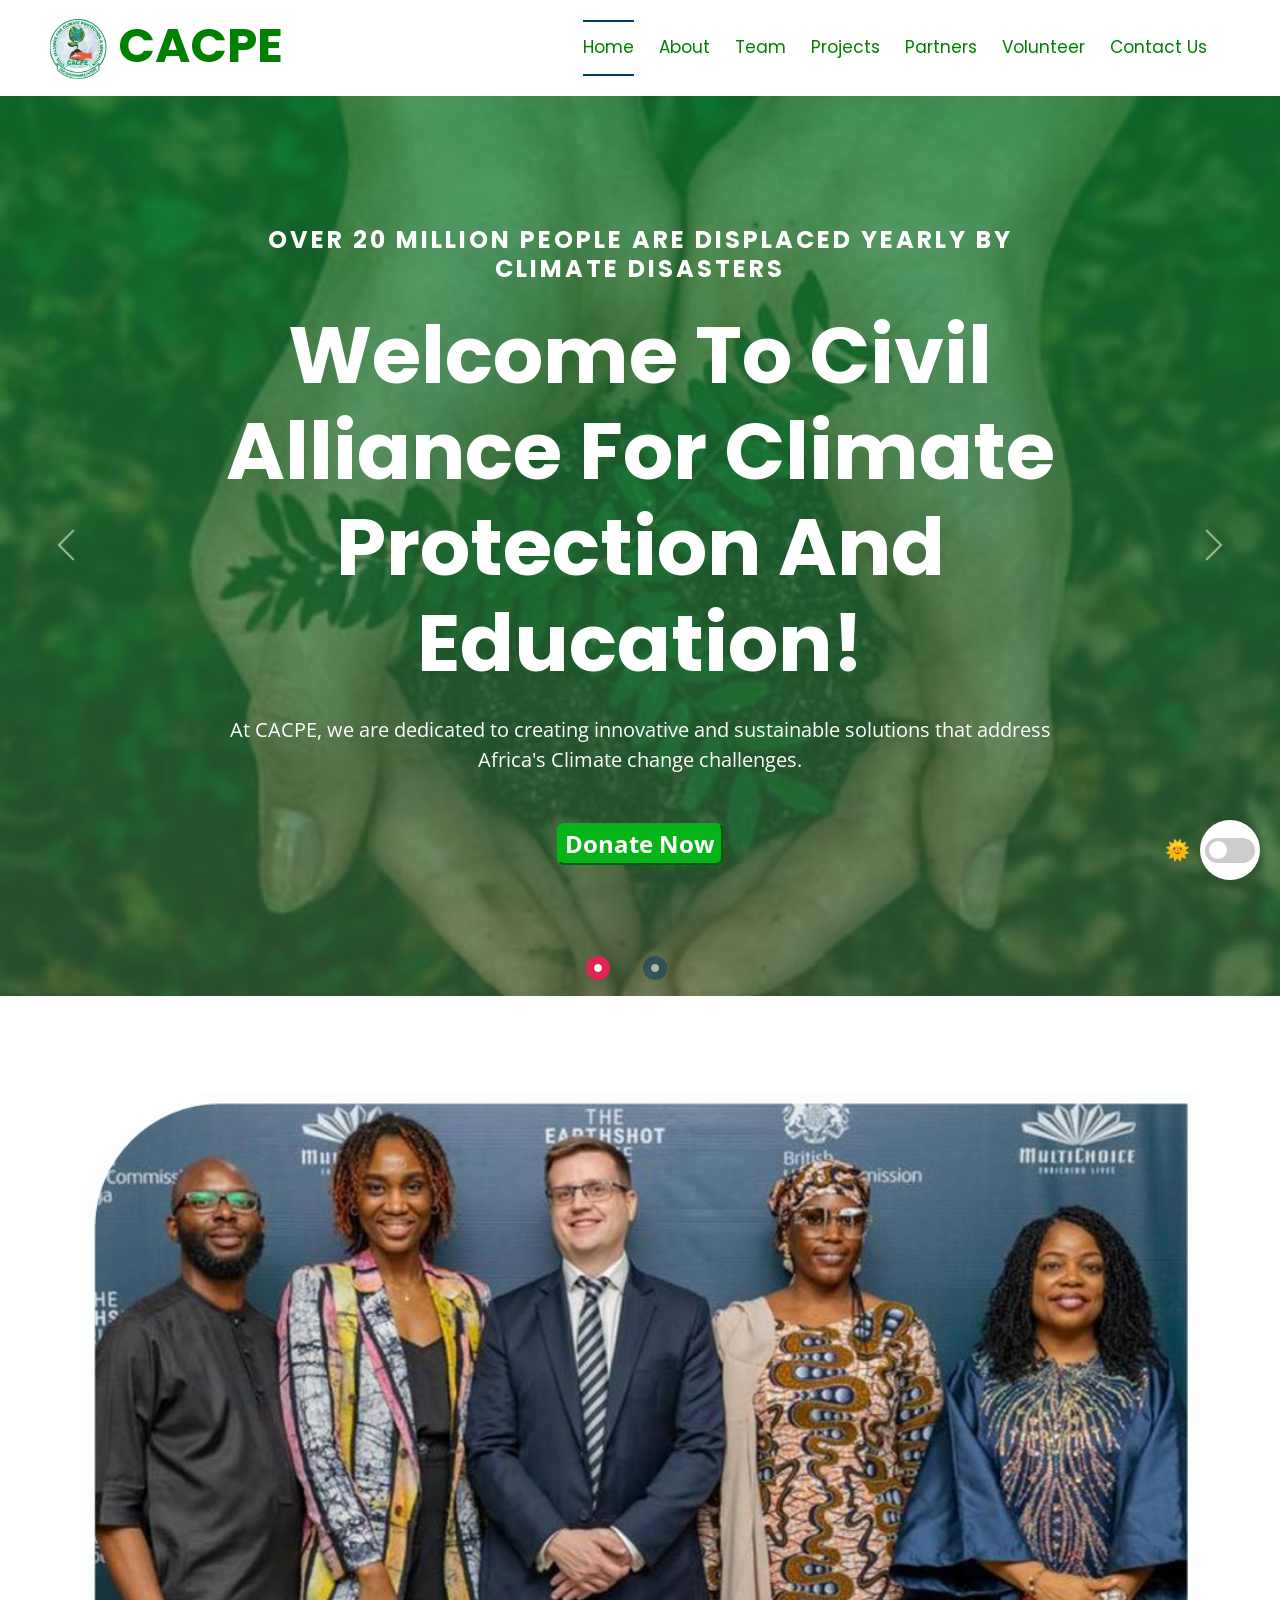
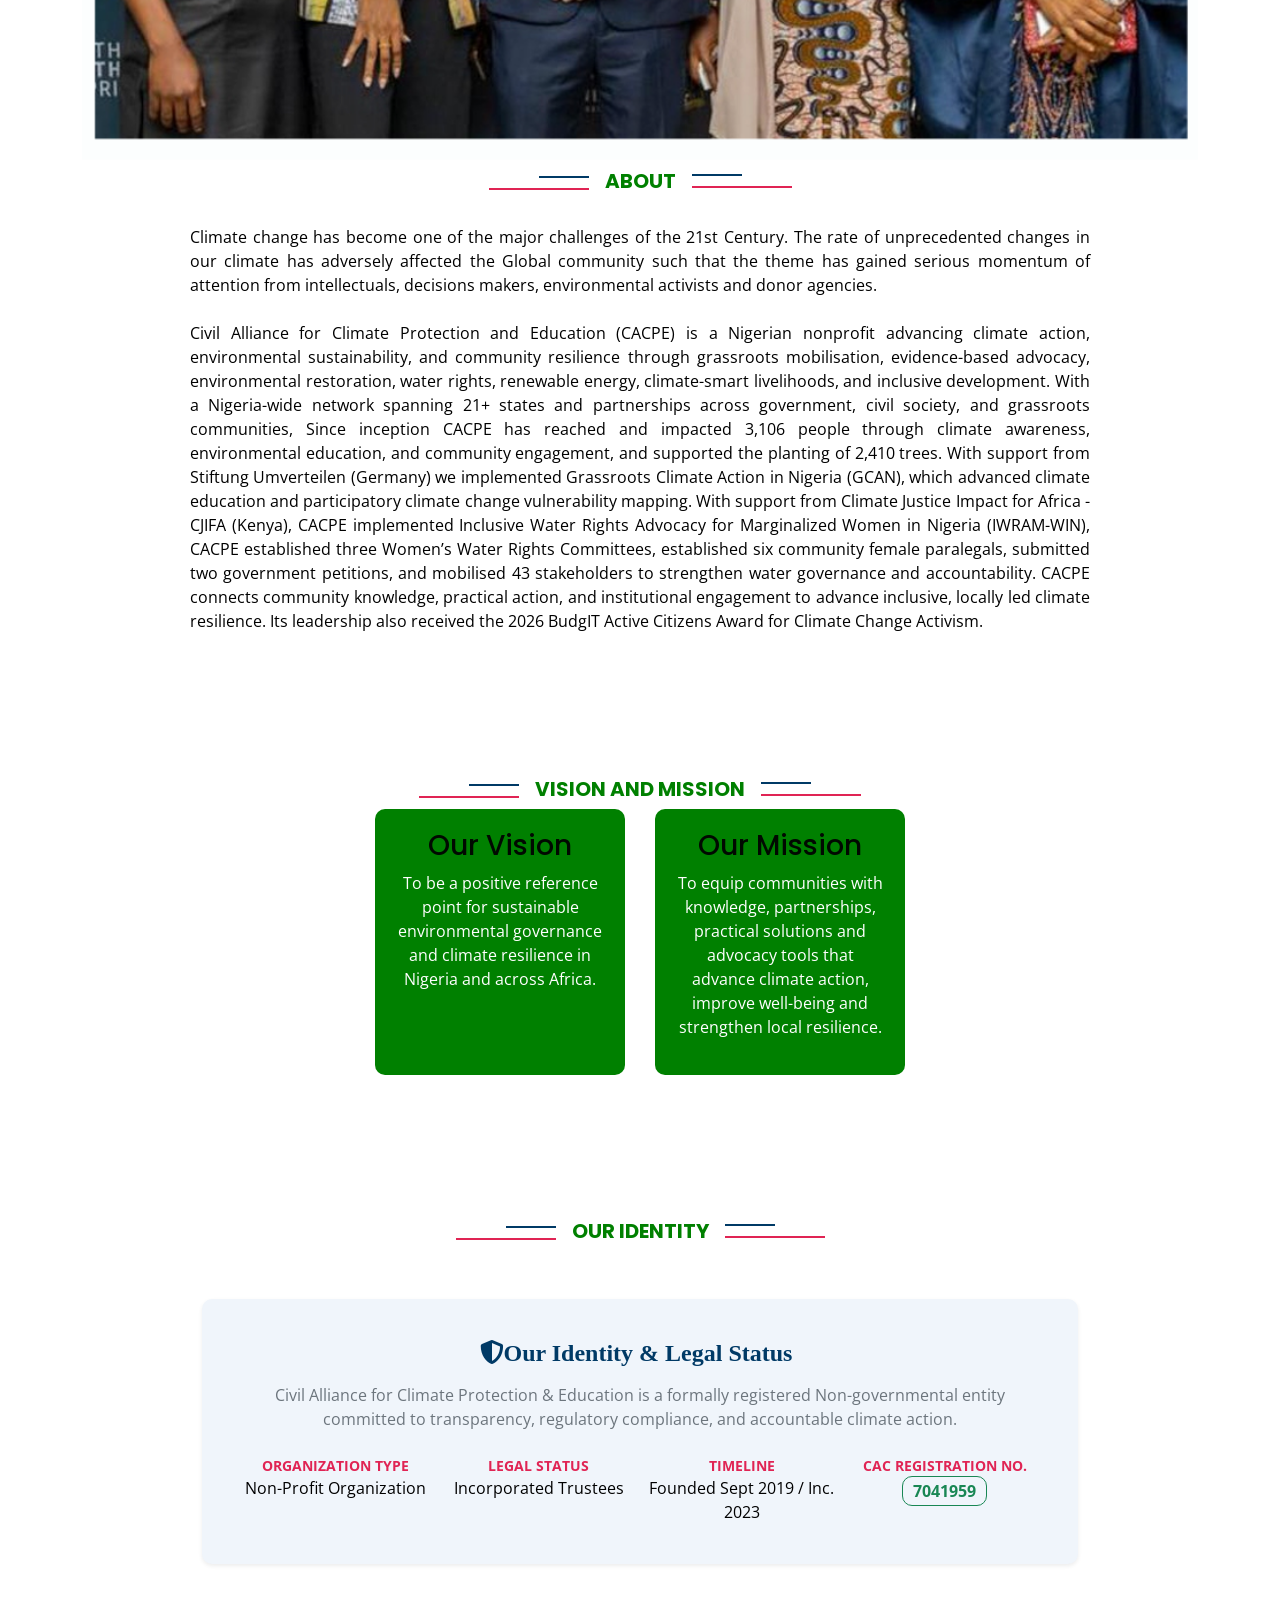
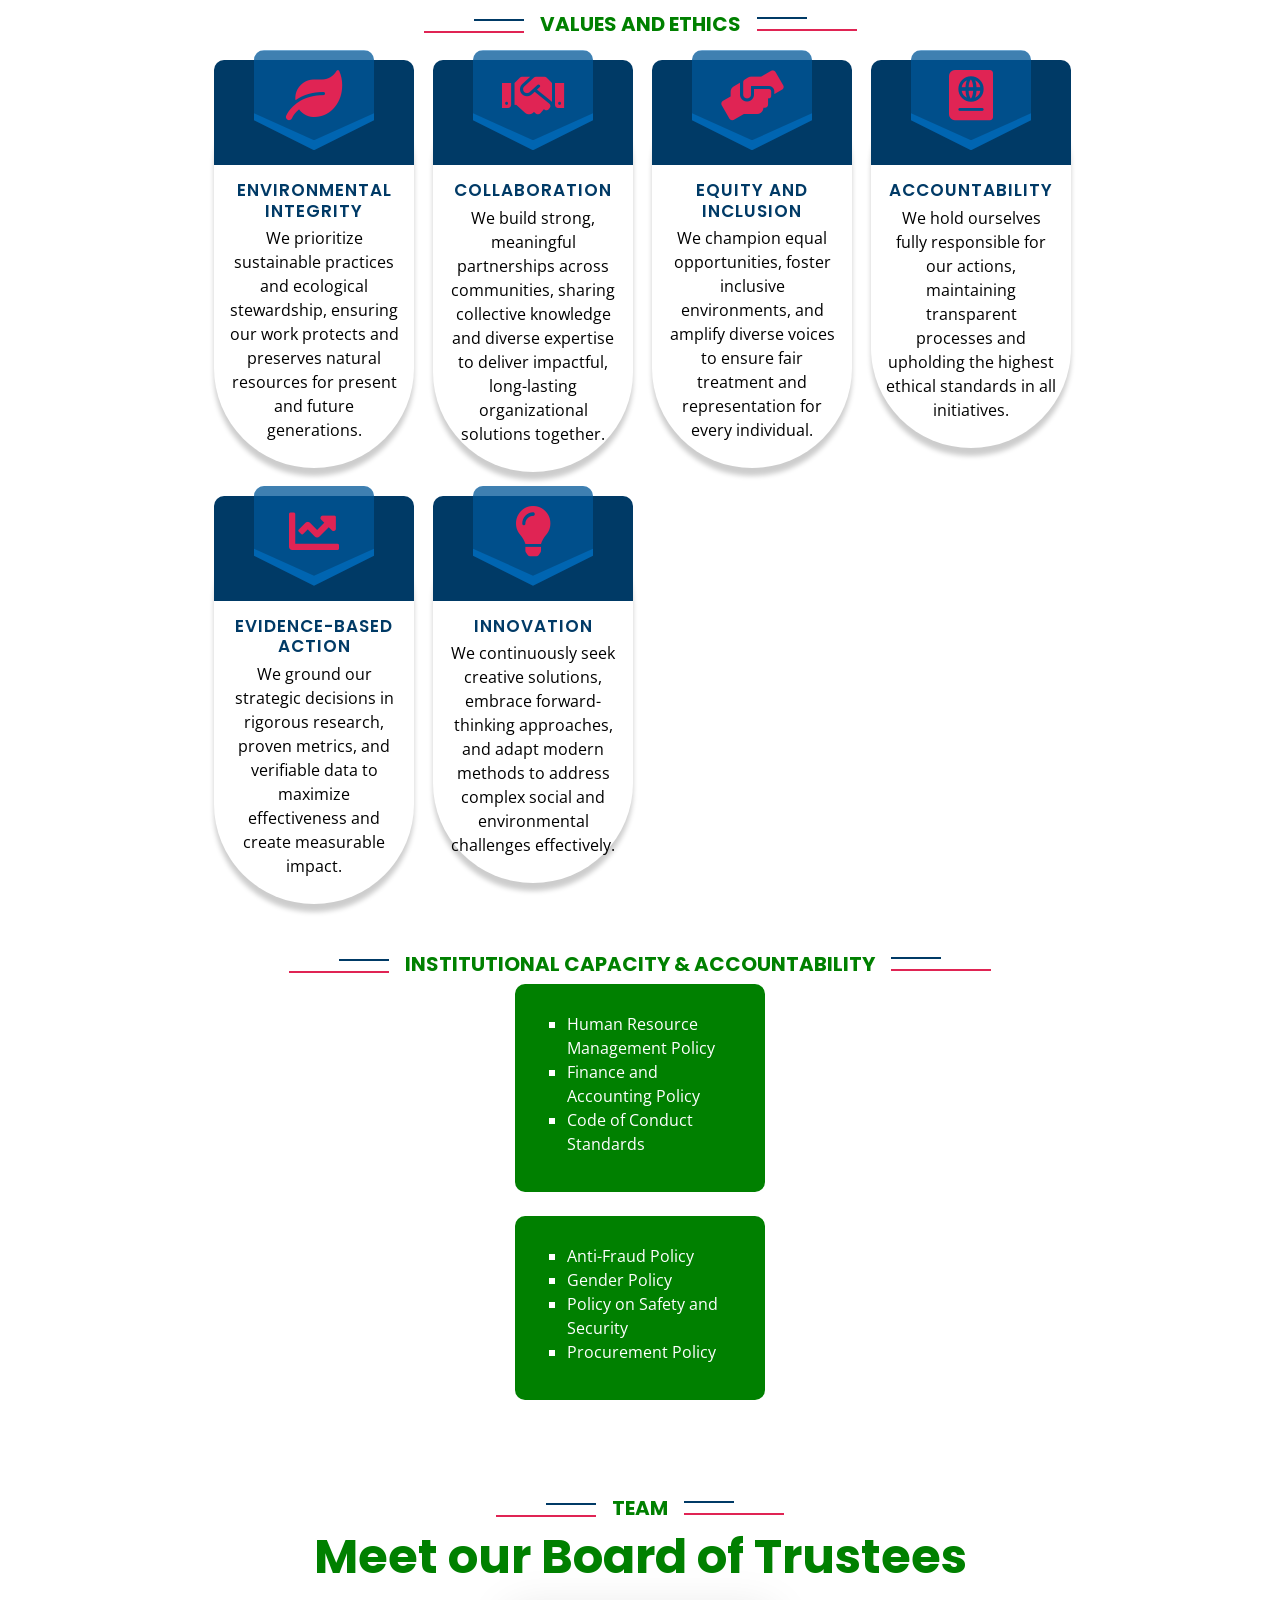
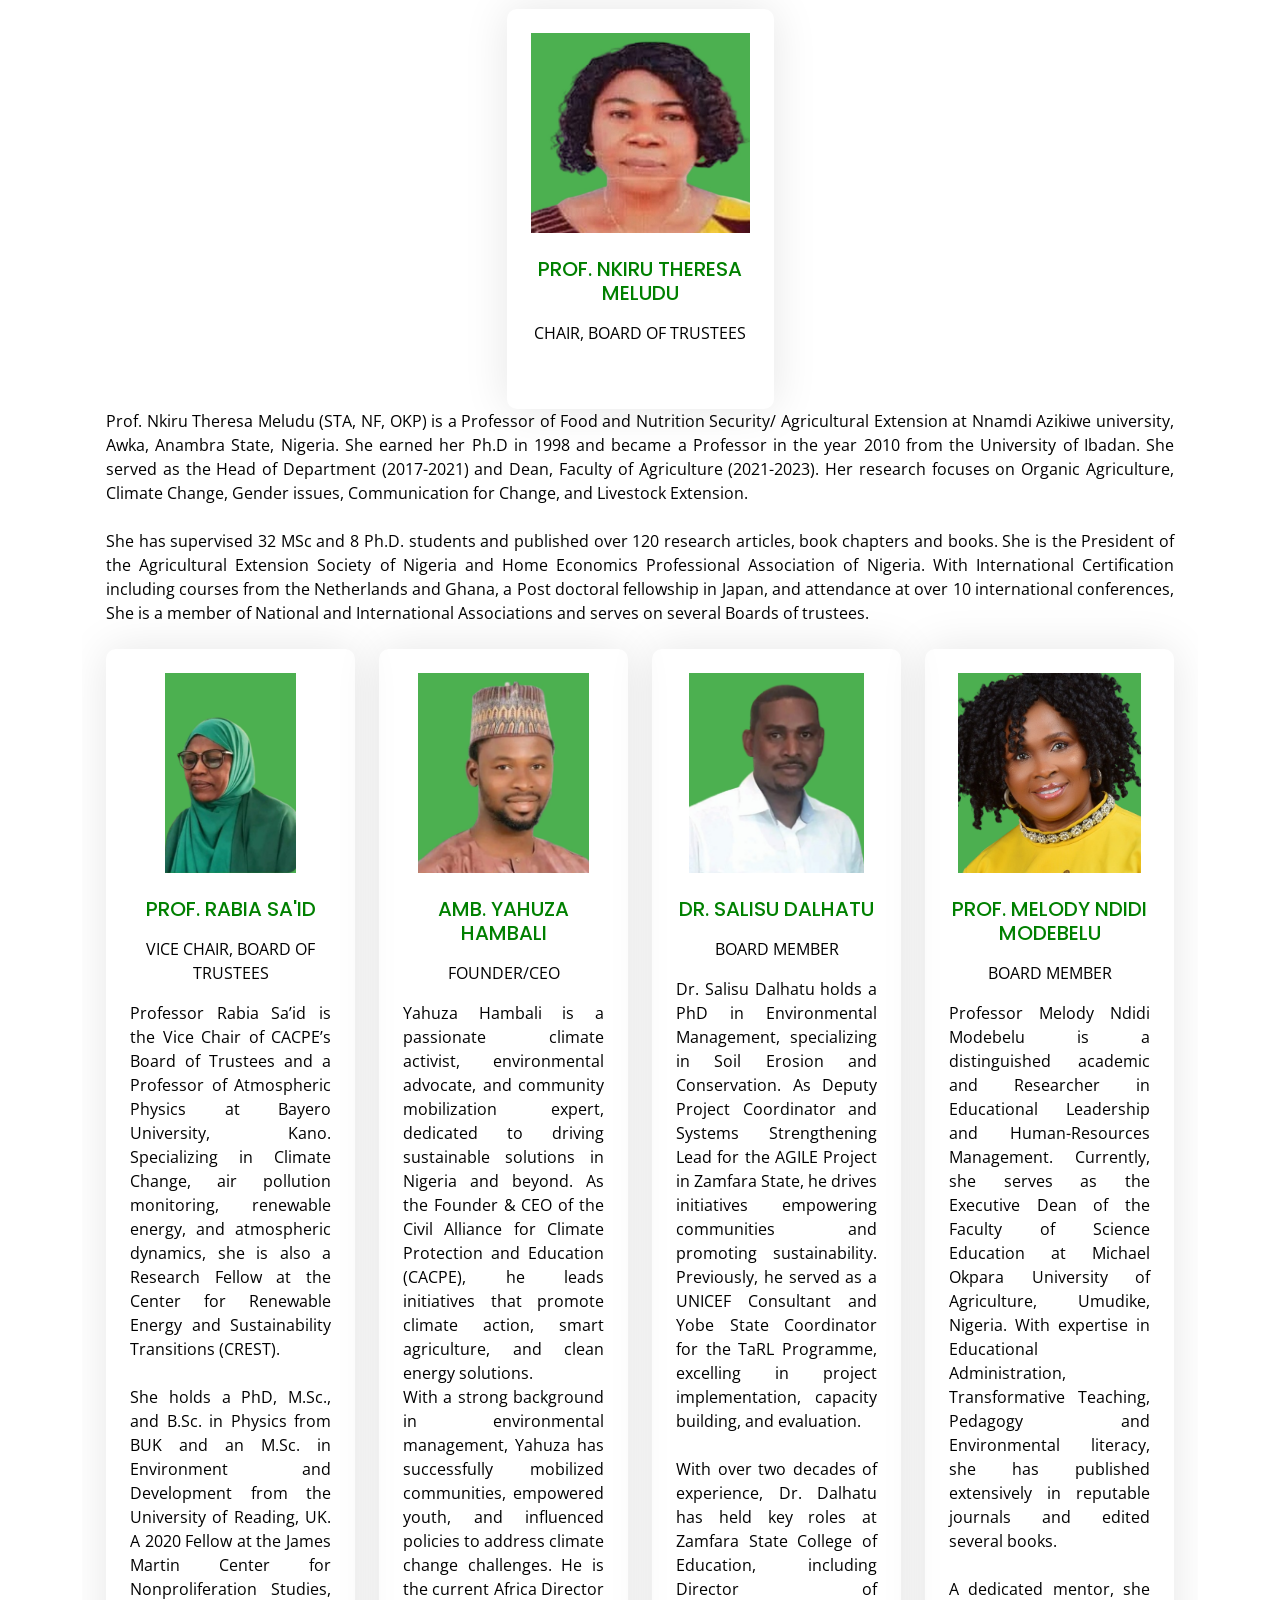
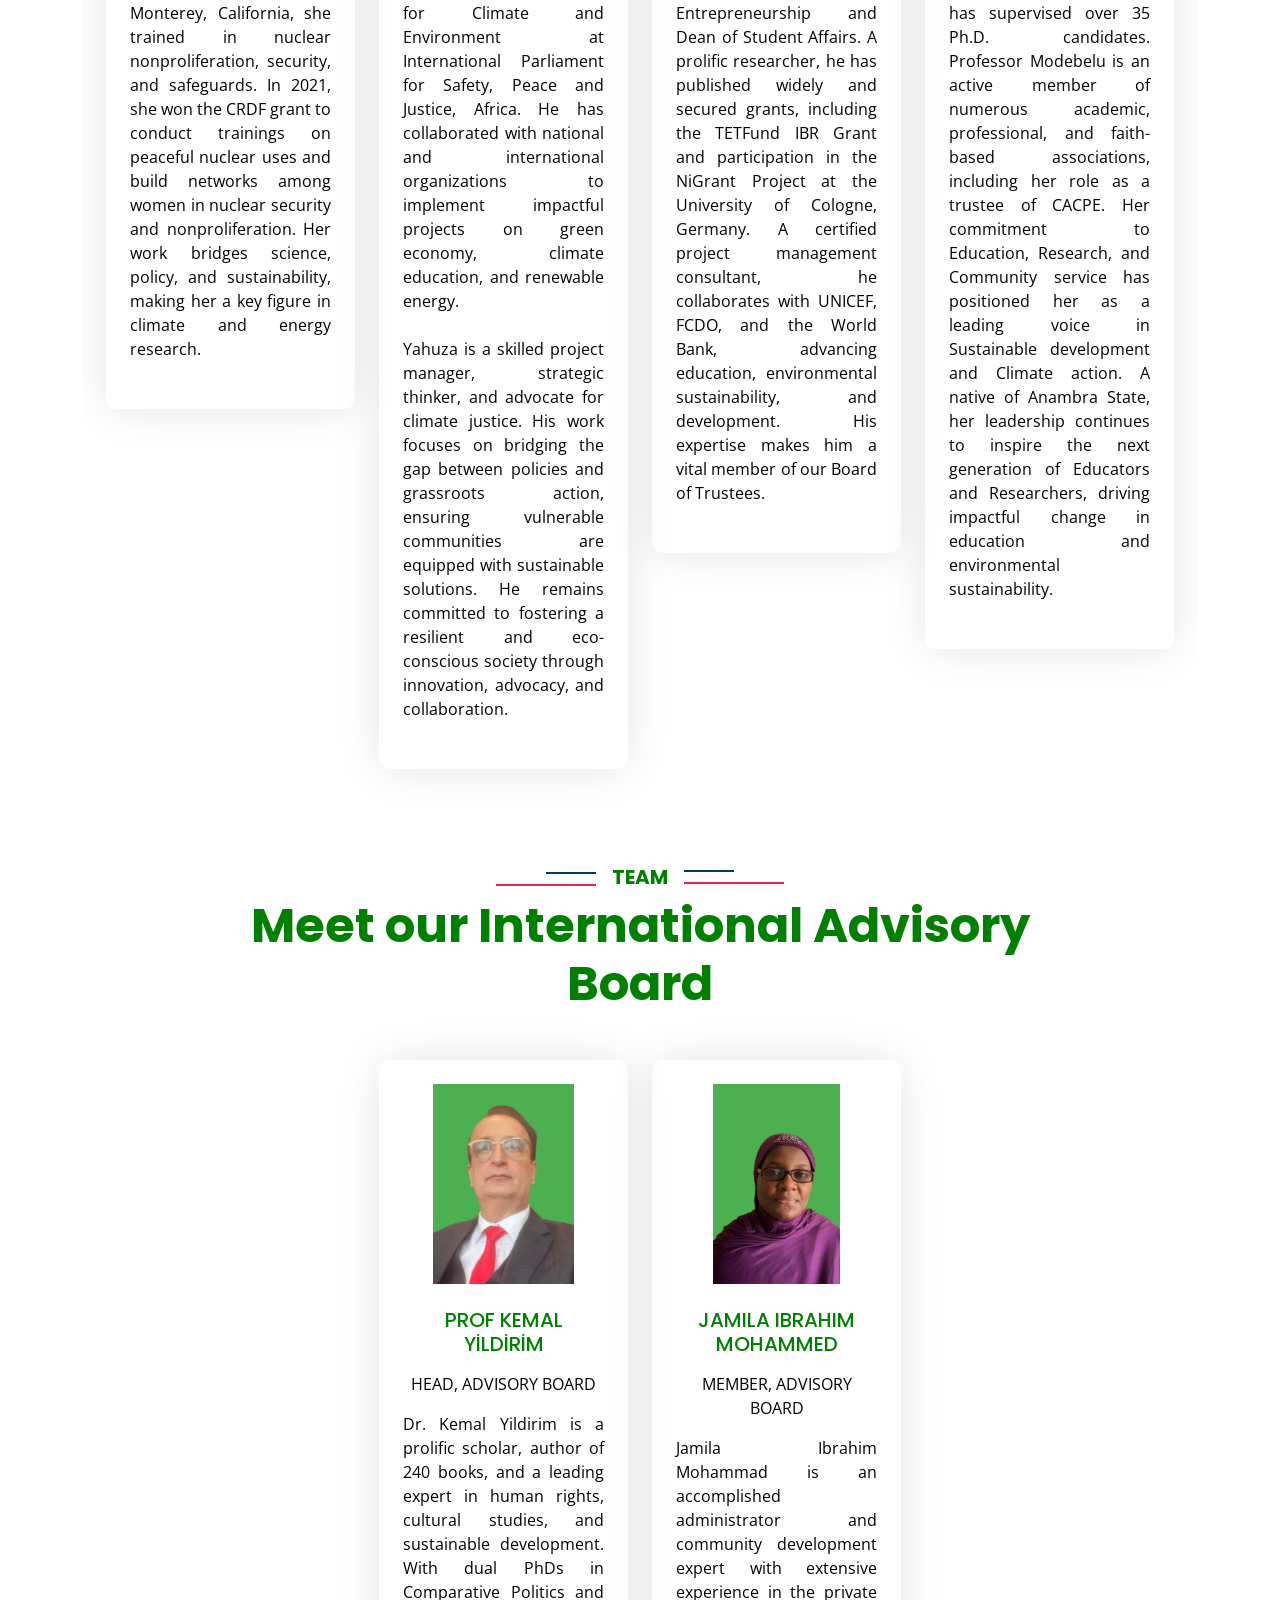
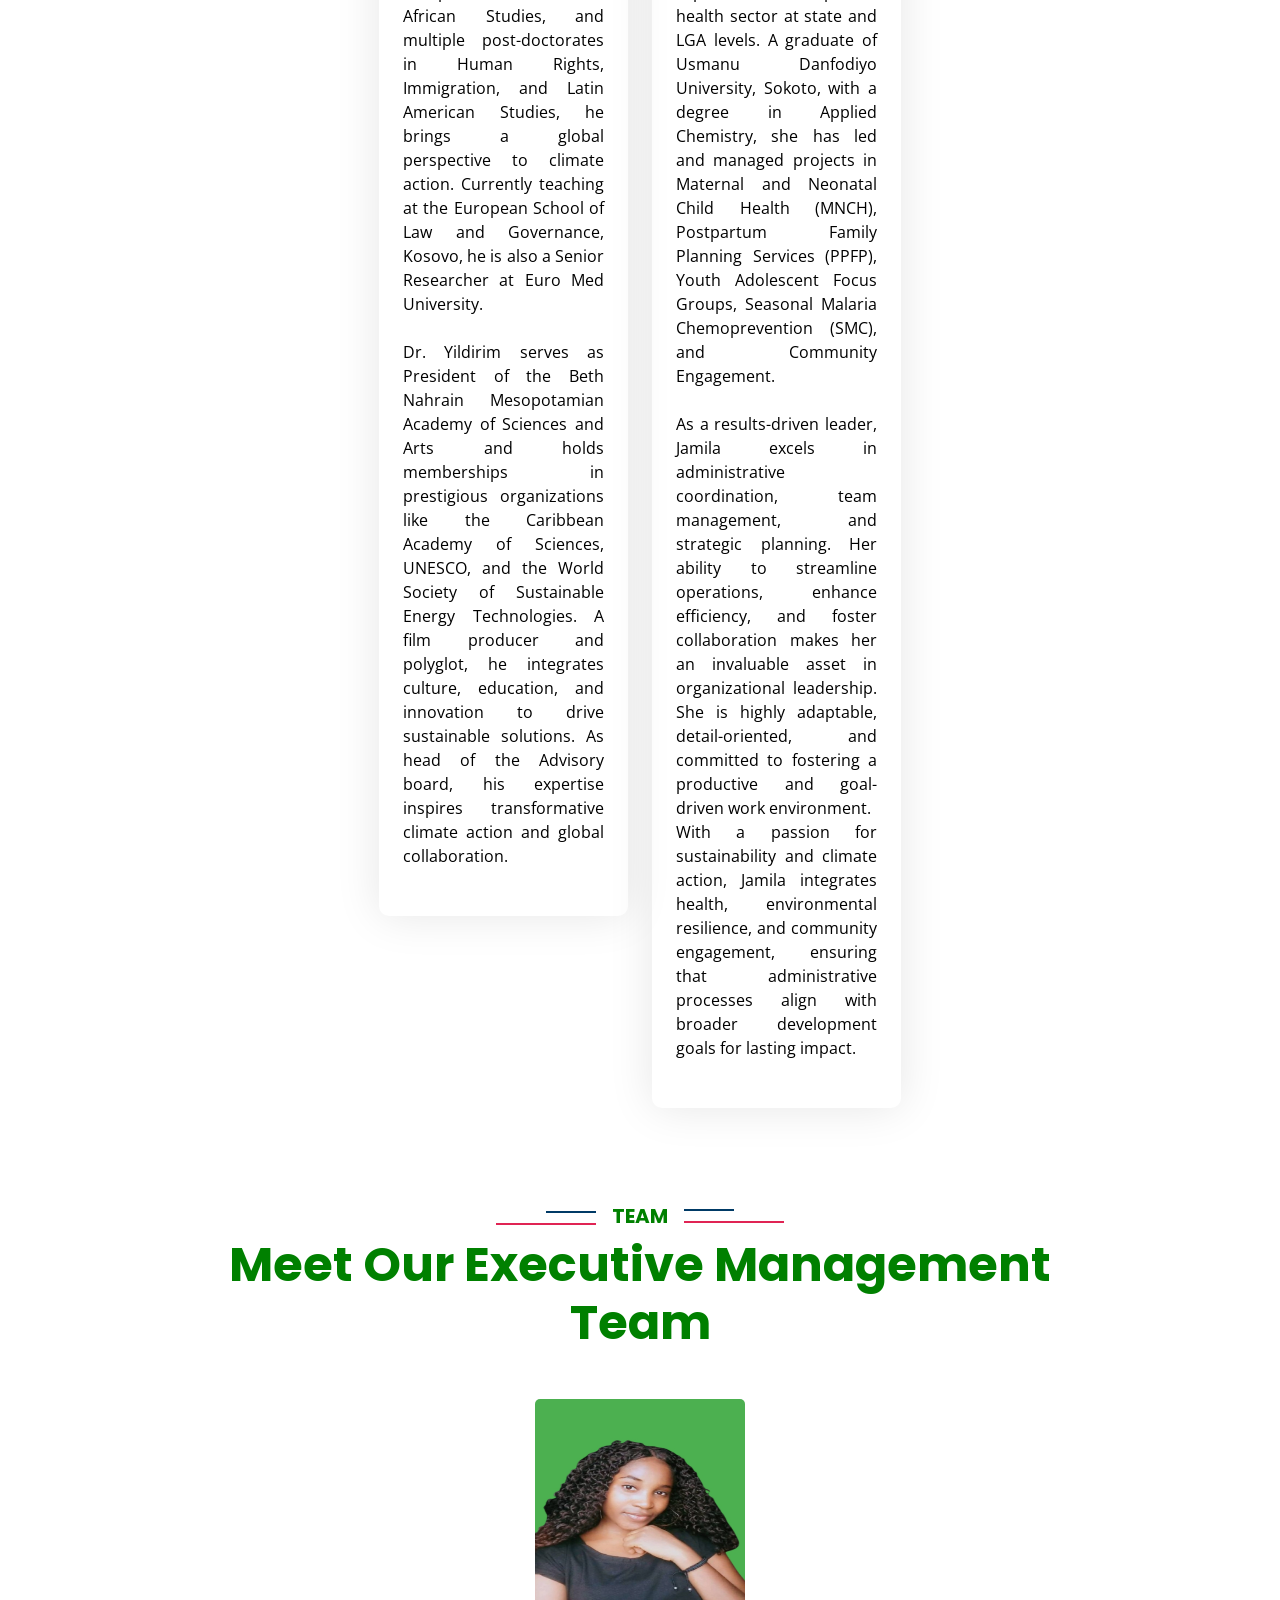
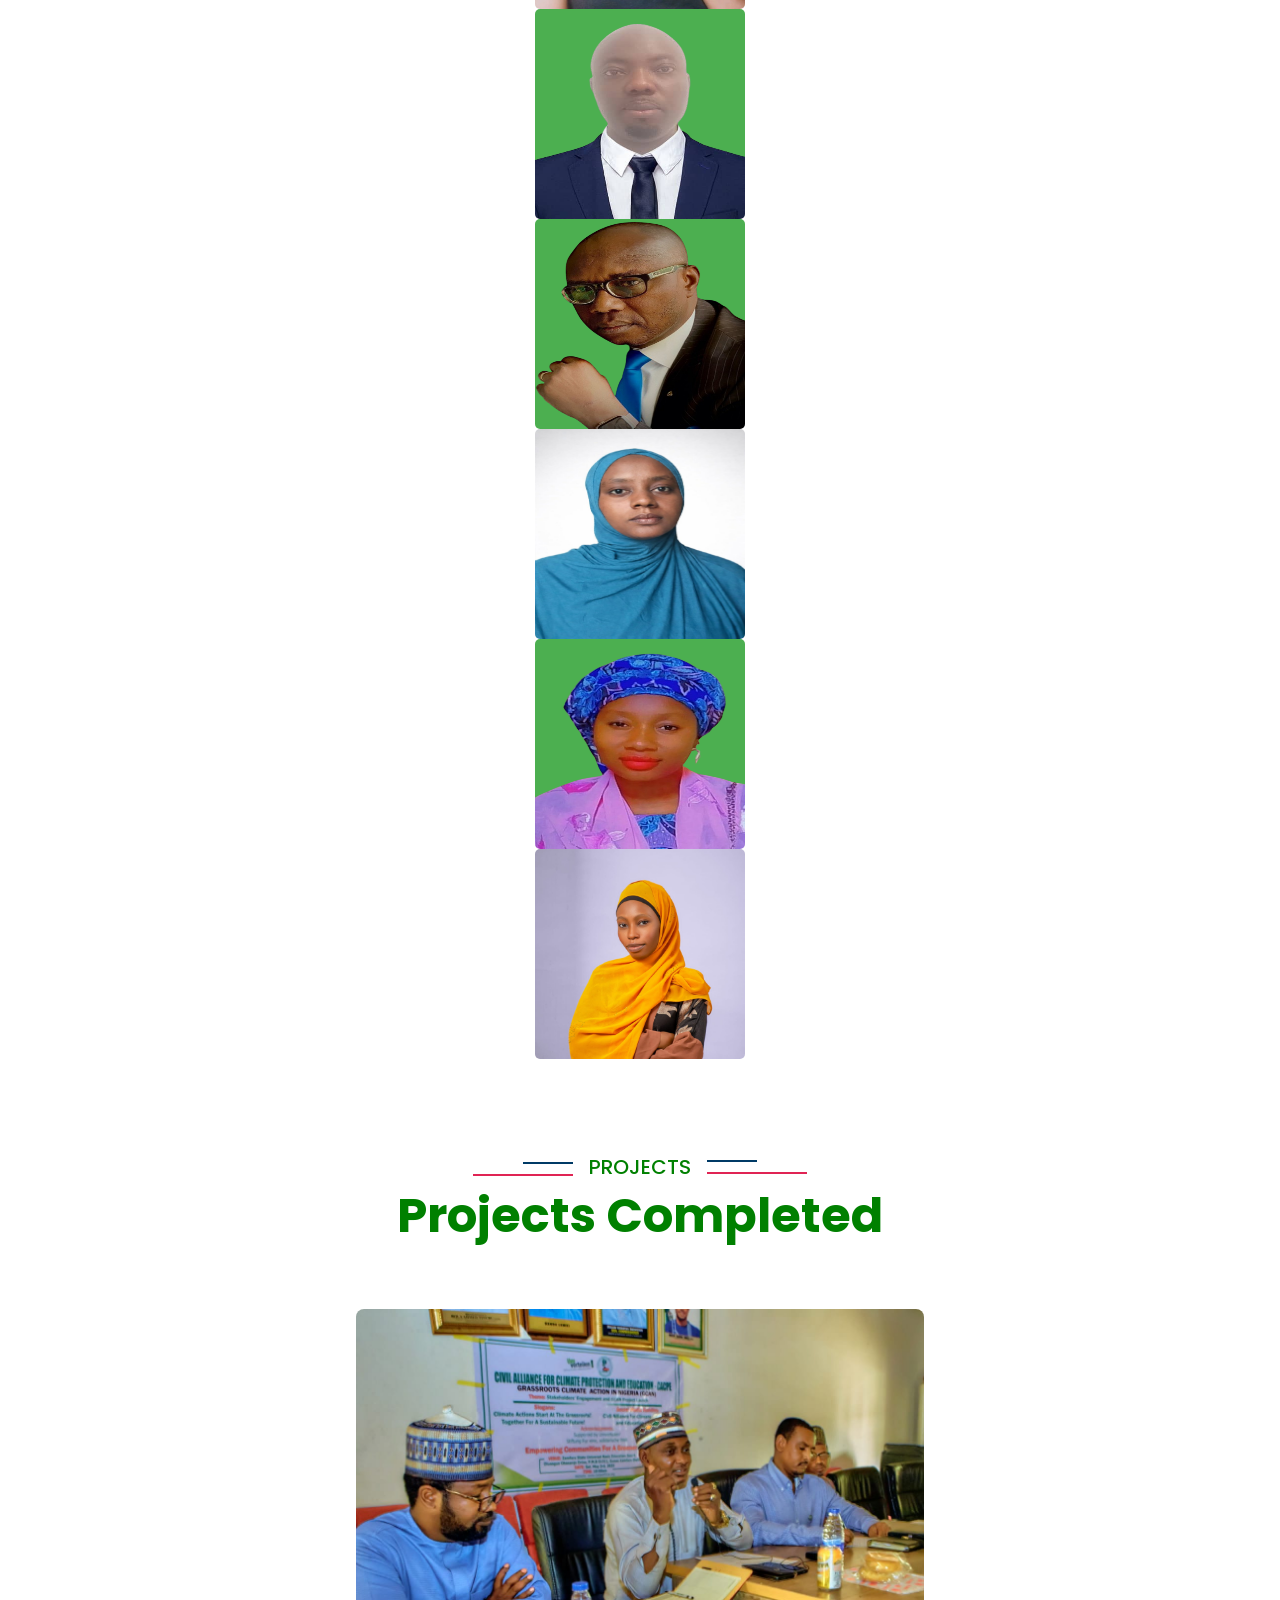
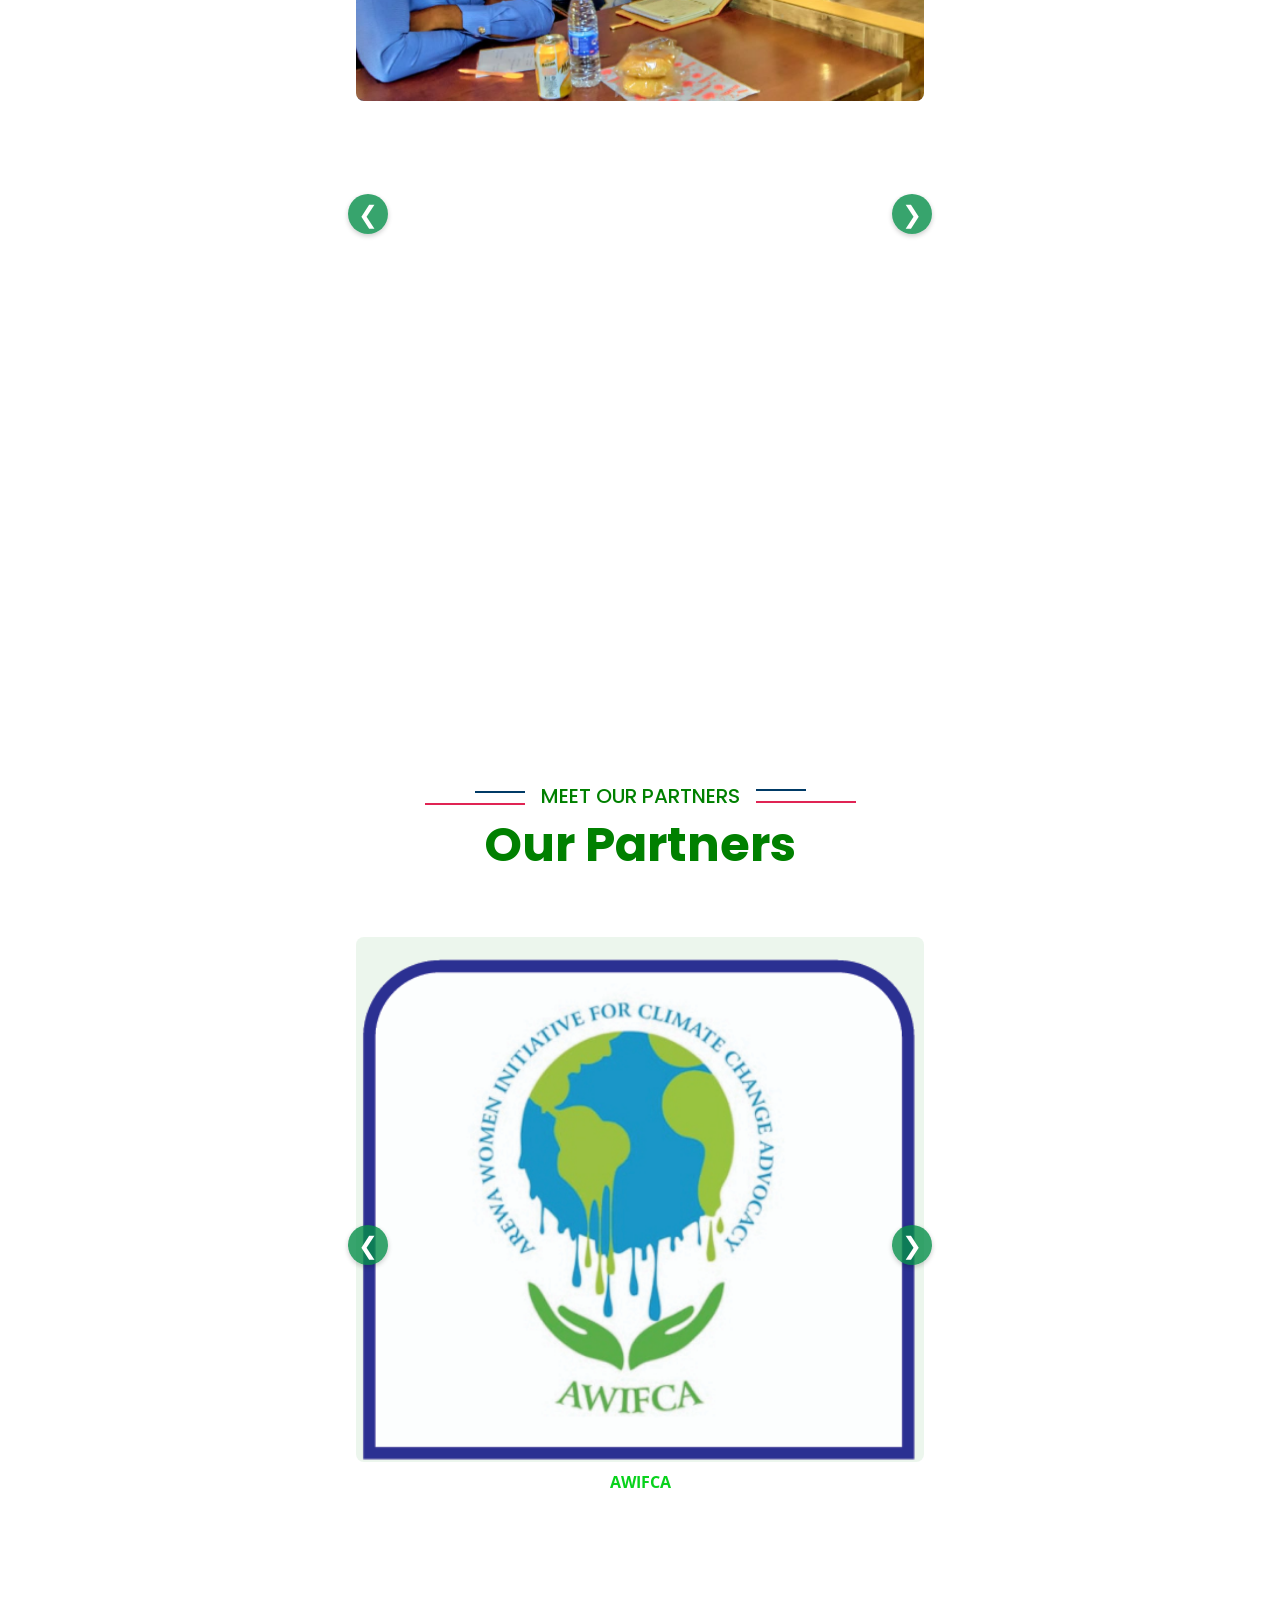
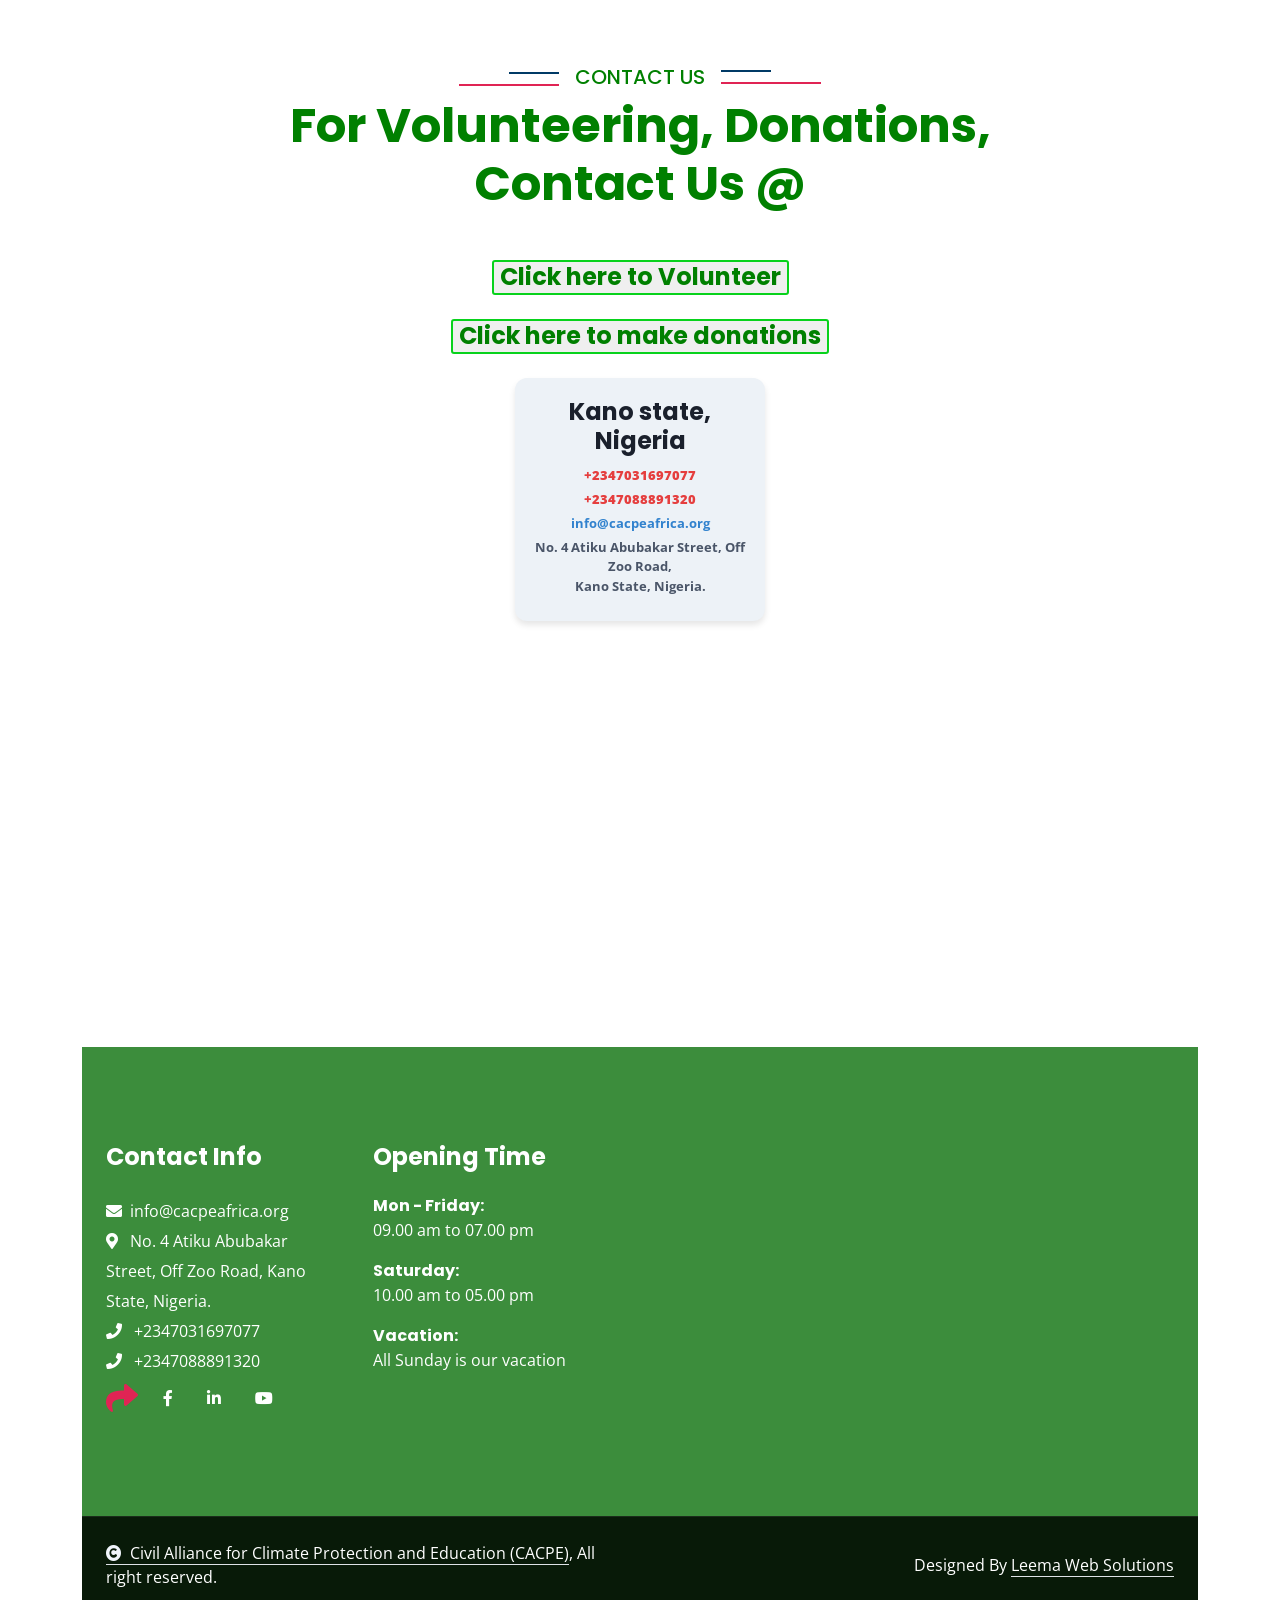
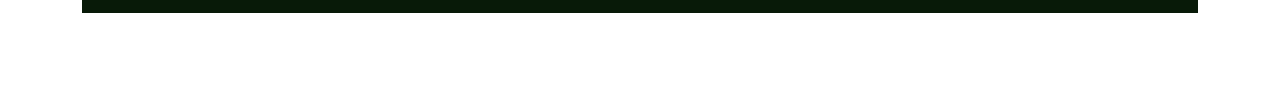
==== commit 12c36bea: "Update fmt.Println message from 'Hello' to 'Goodbye' removal of INSTITUTIONAL CAPACITY & ACCOUNTABIL" ====
--- a/index.html
+++ b/index.html
@@ -646,7 +646,8 @@
                         <li>Procurement Policy</li>
                     </ul>
                 </div>
-            </div><br>
+            </div>
+            <!--<br>
             <div class="vision-mission-container">
                 <div class="vision-mission-item-2" id="mission" style="text-align: left;">
                     <h3 style="color: #010901;"></h3>
@@ -656,7 +657,7 @@
                         <li>Anti-Corruption and Ethics Policy</li>
                     </ul>
                 </div>
-            </div>
+            </div> -->
         </div>
         
 
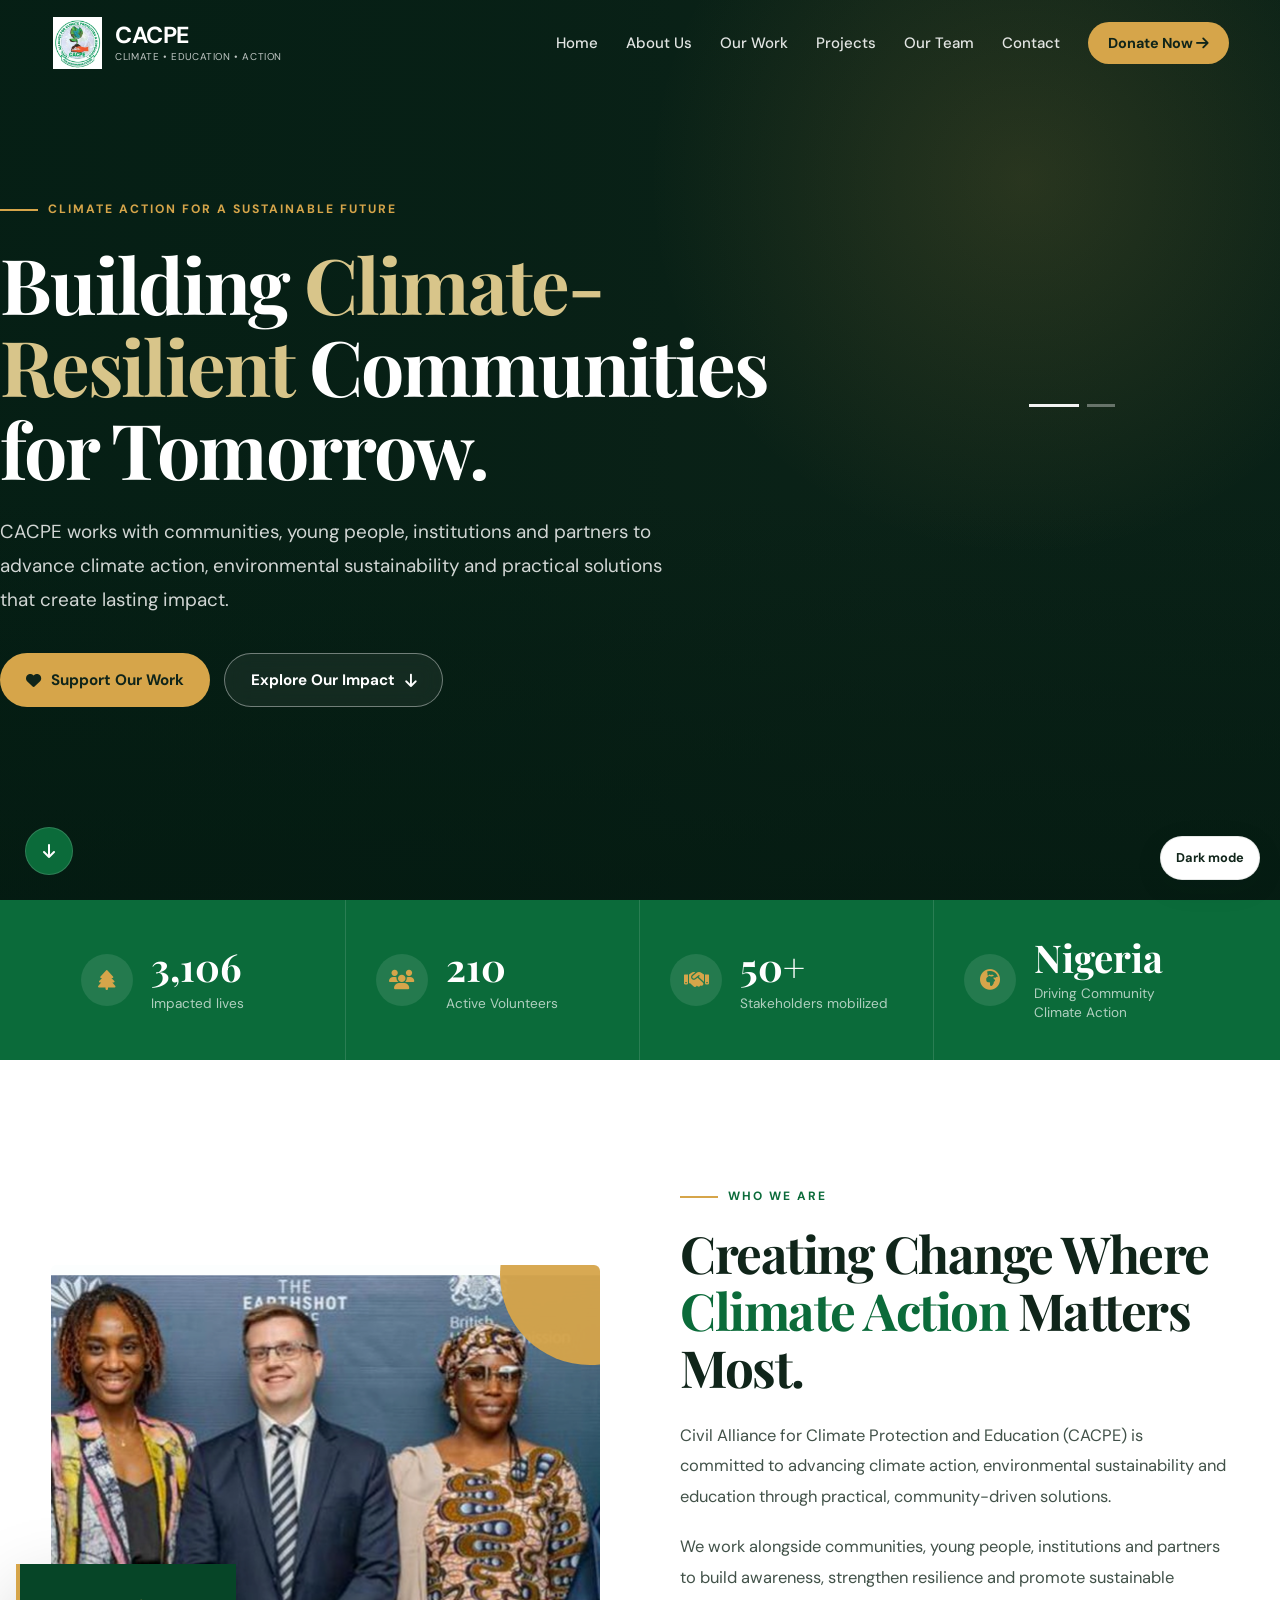
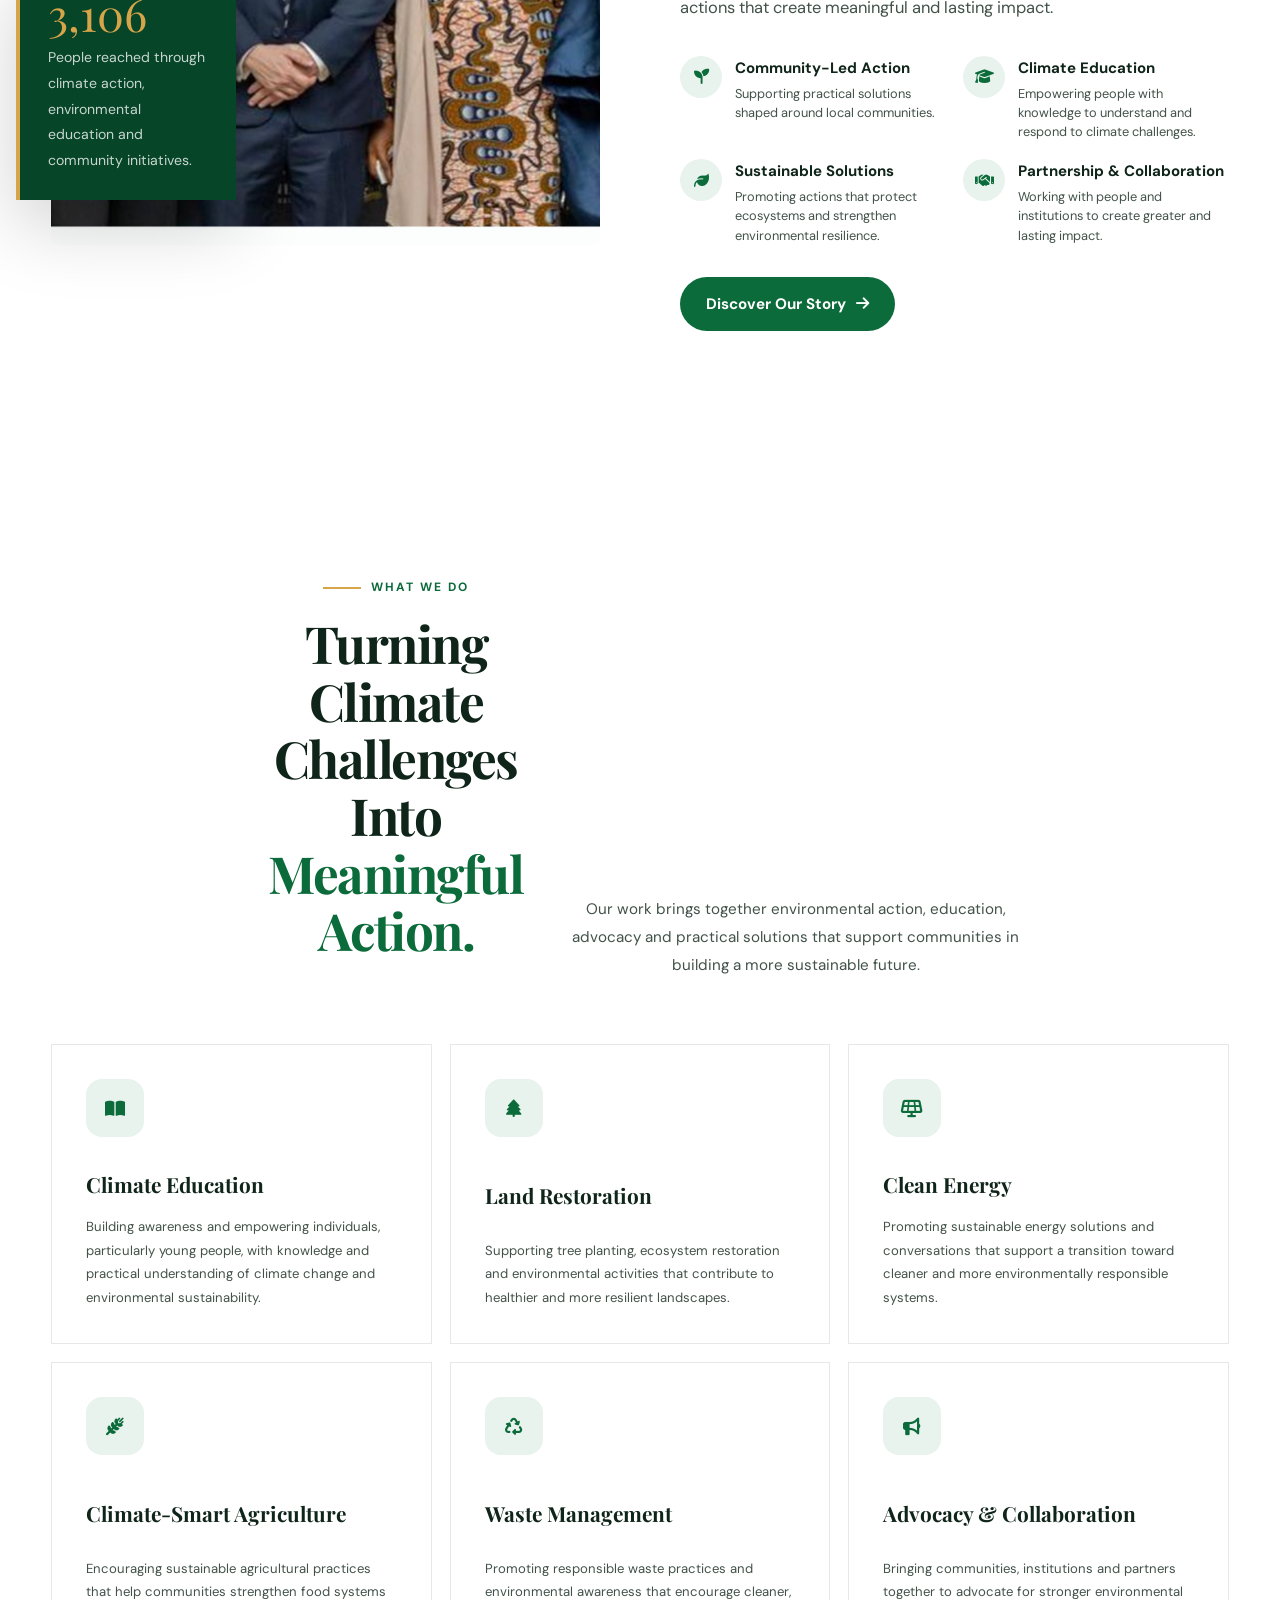
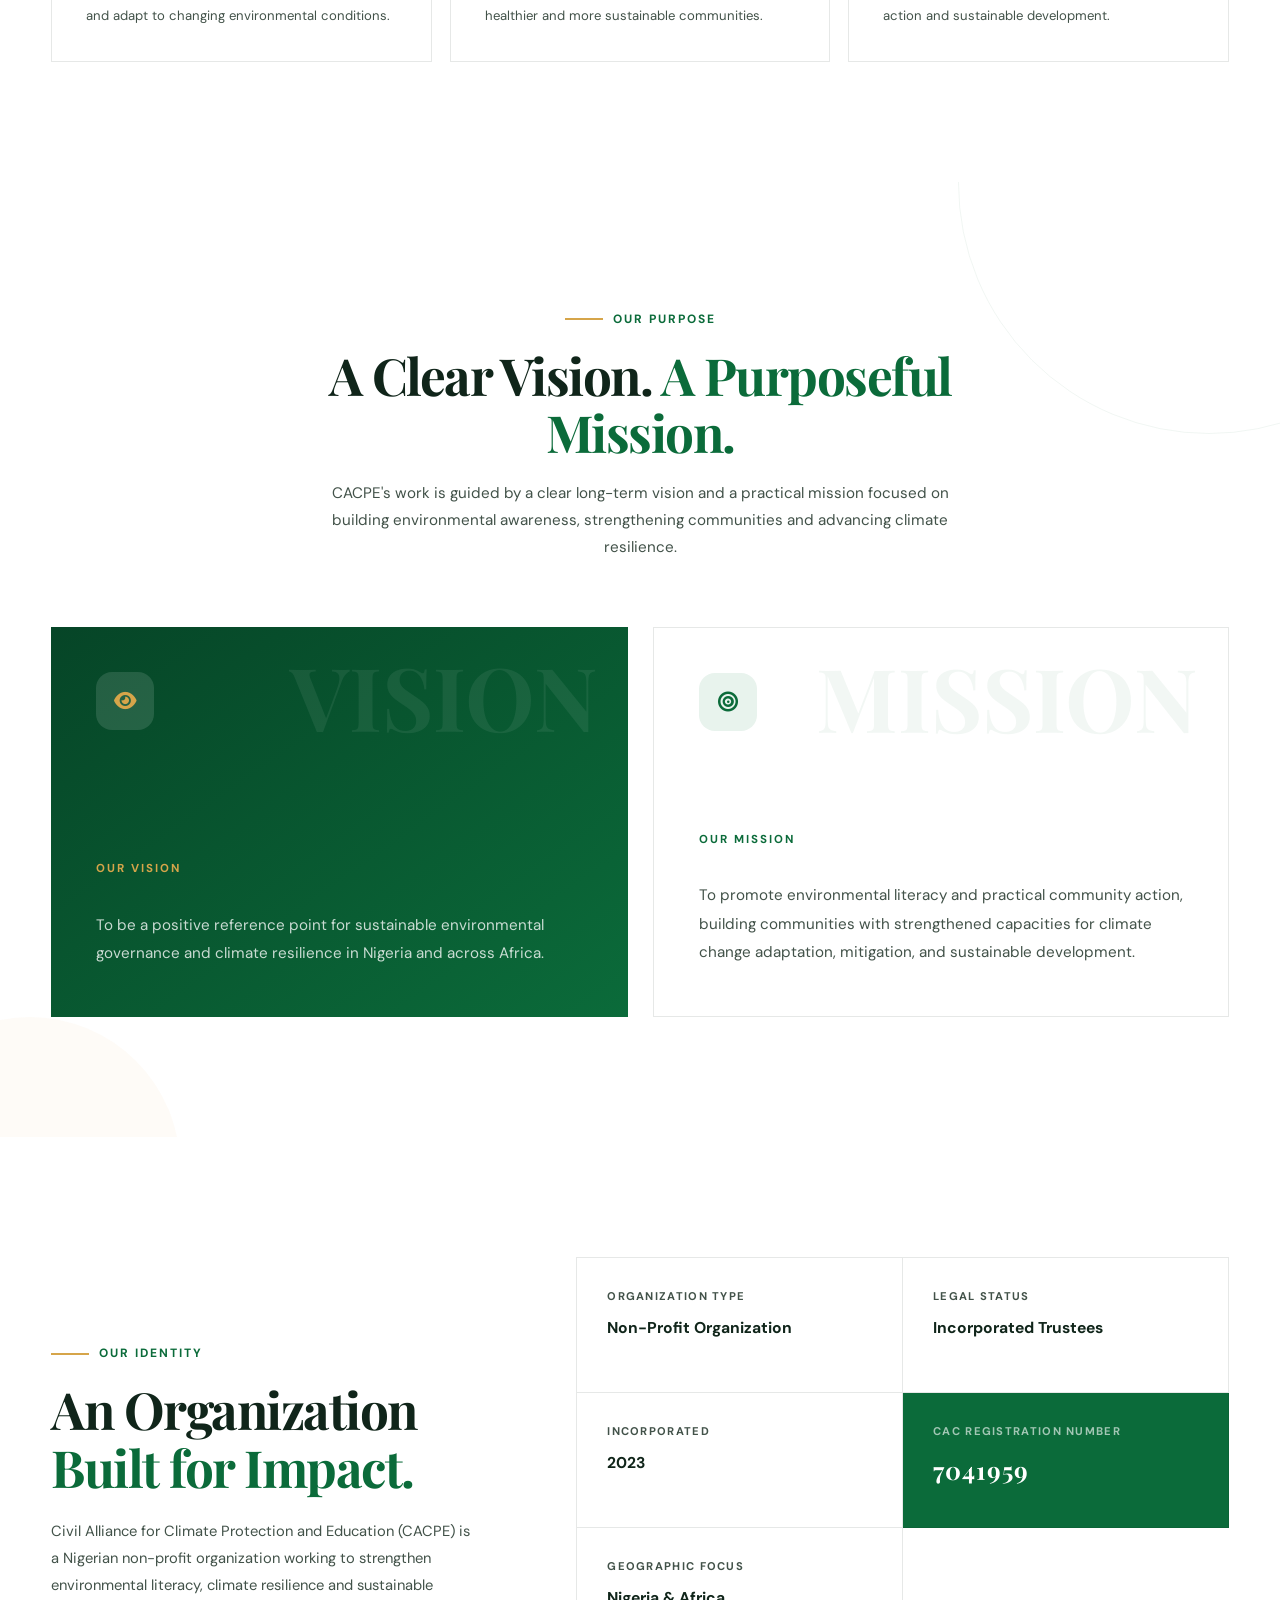
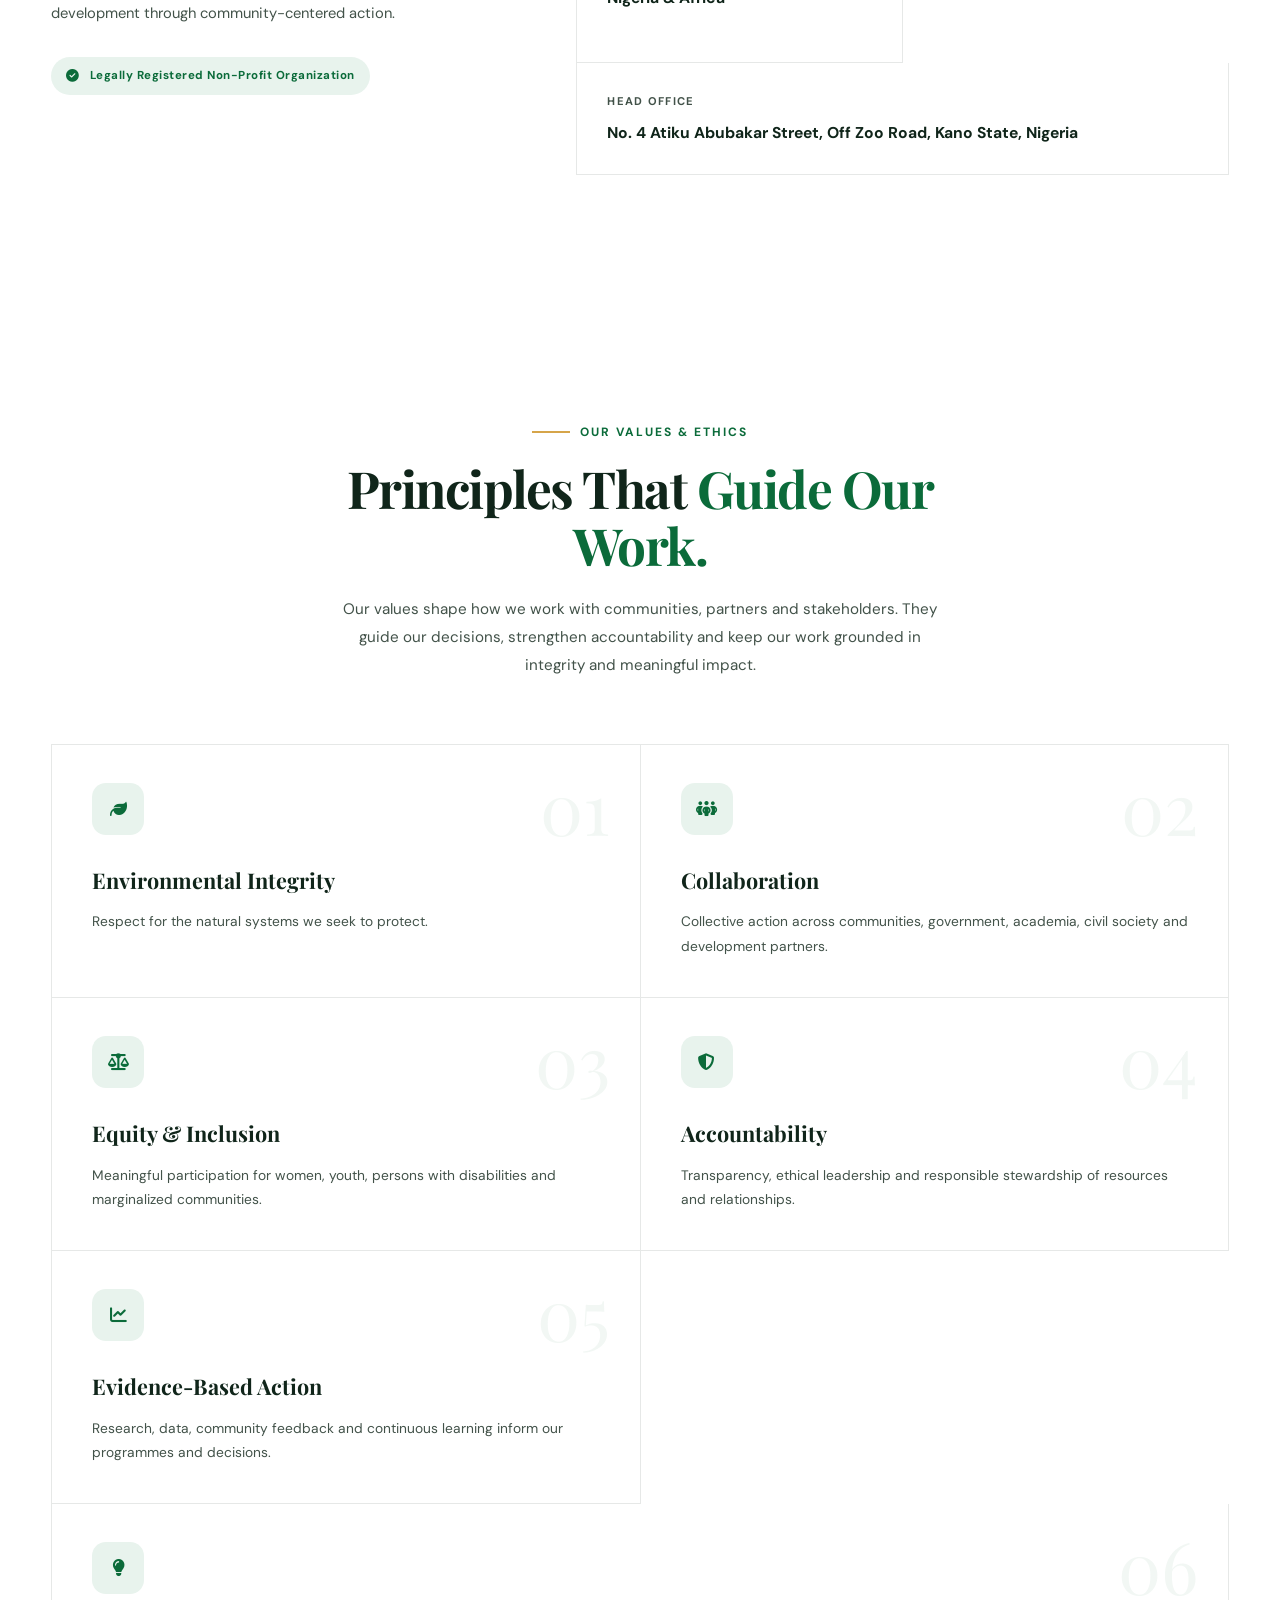
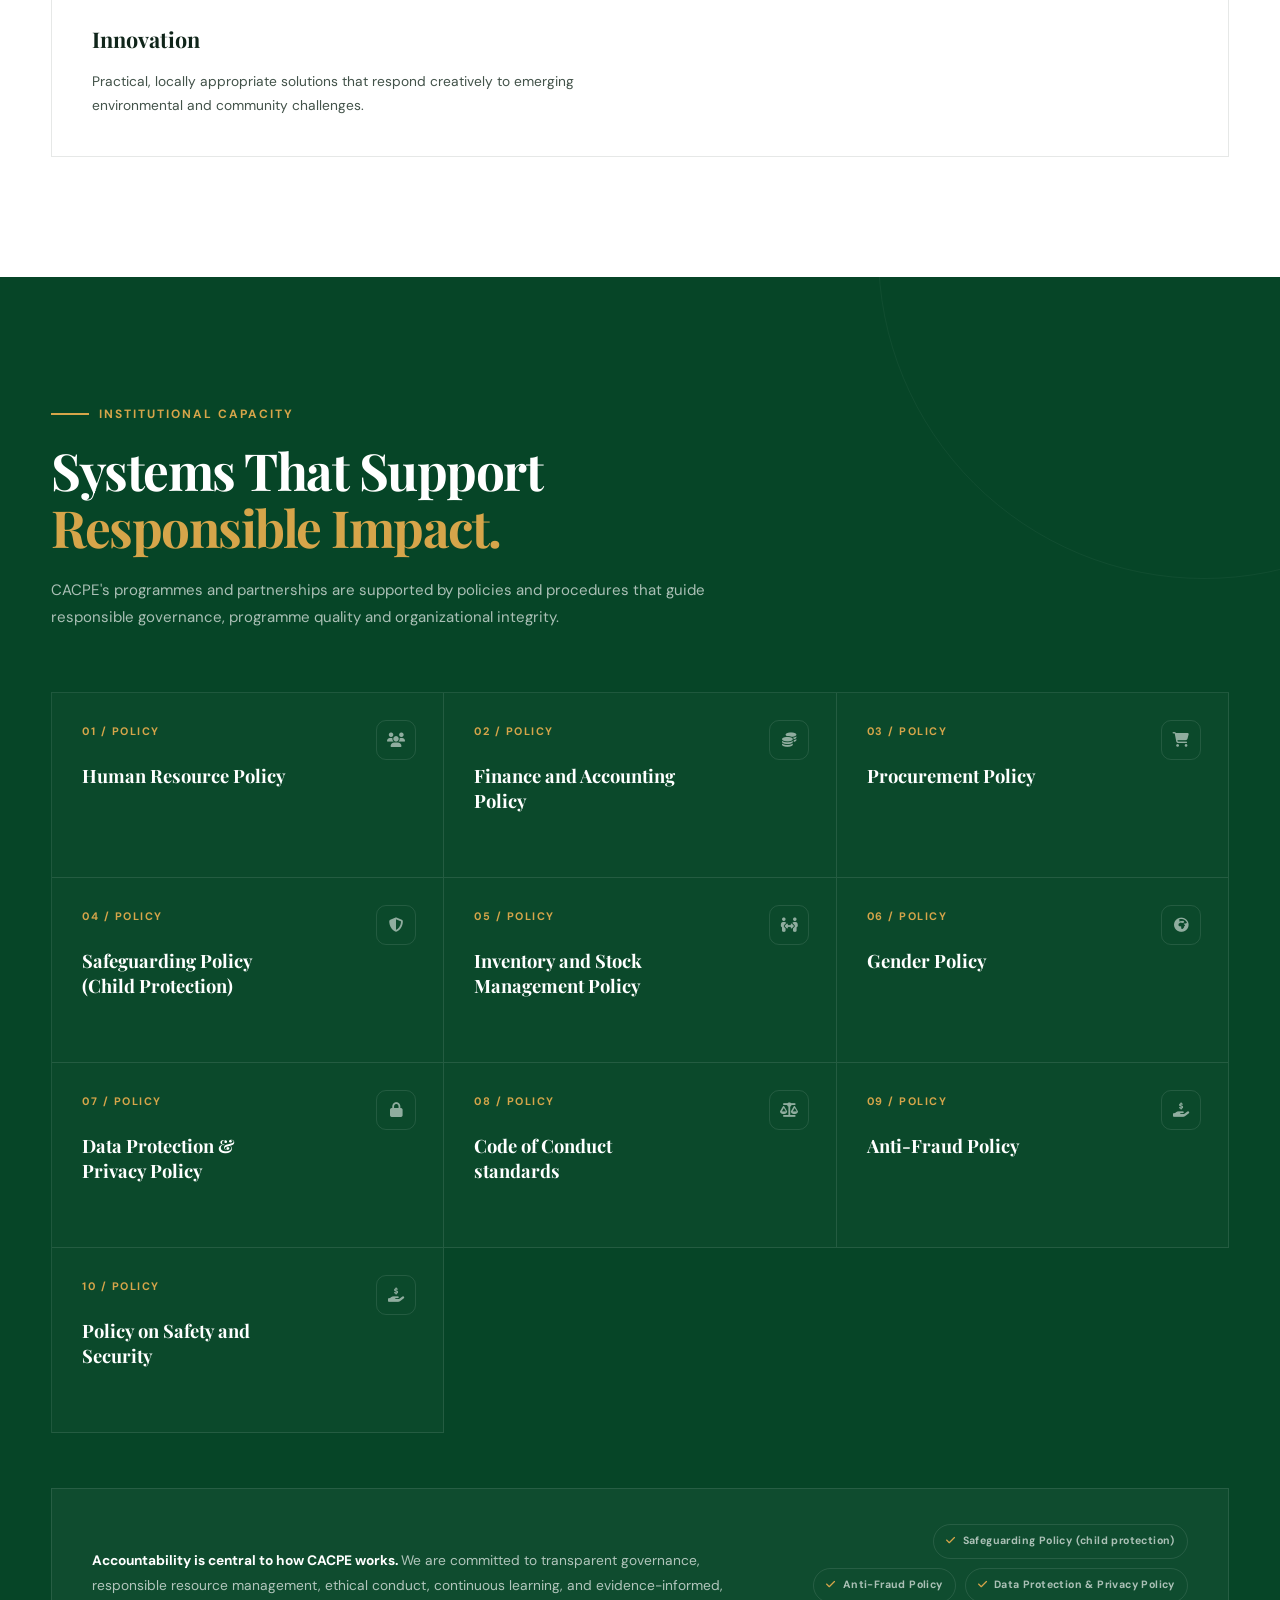
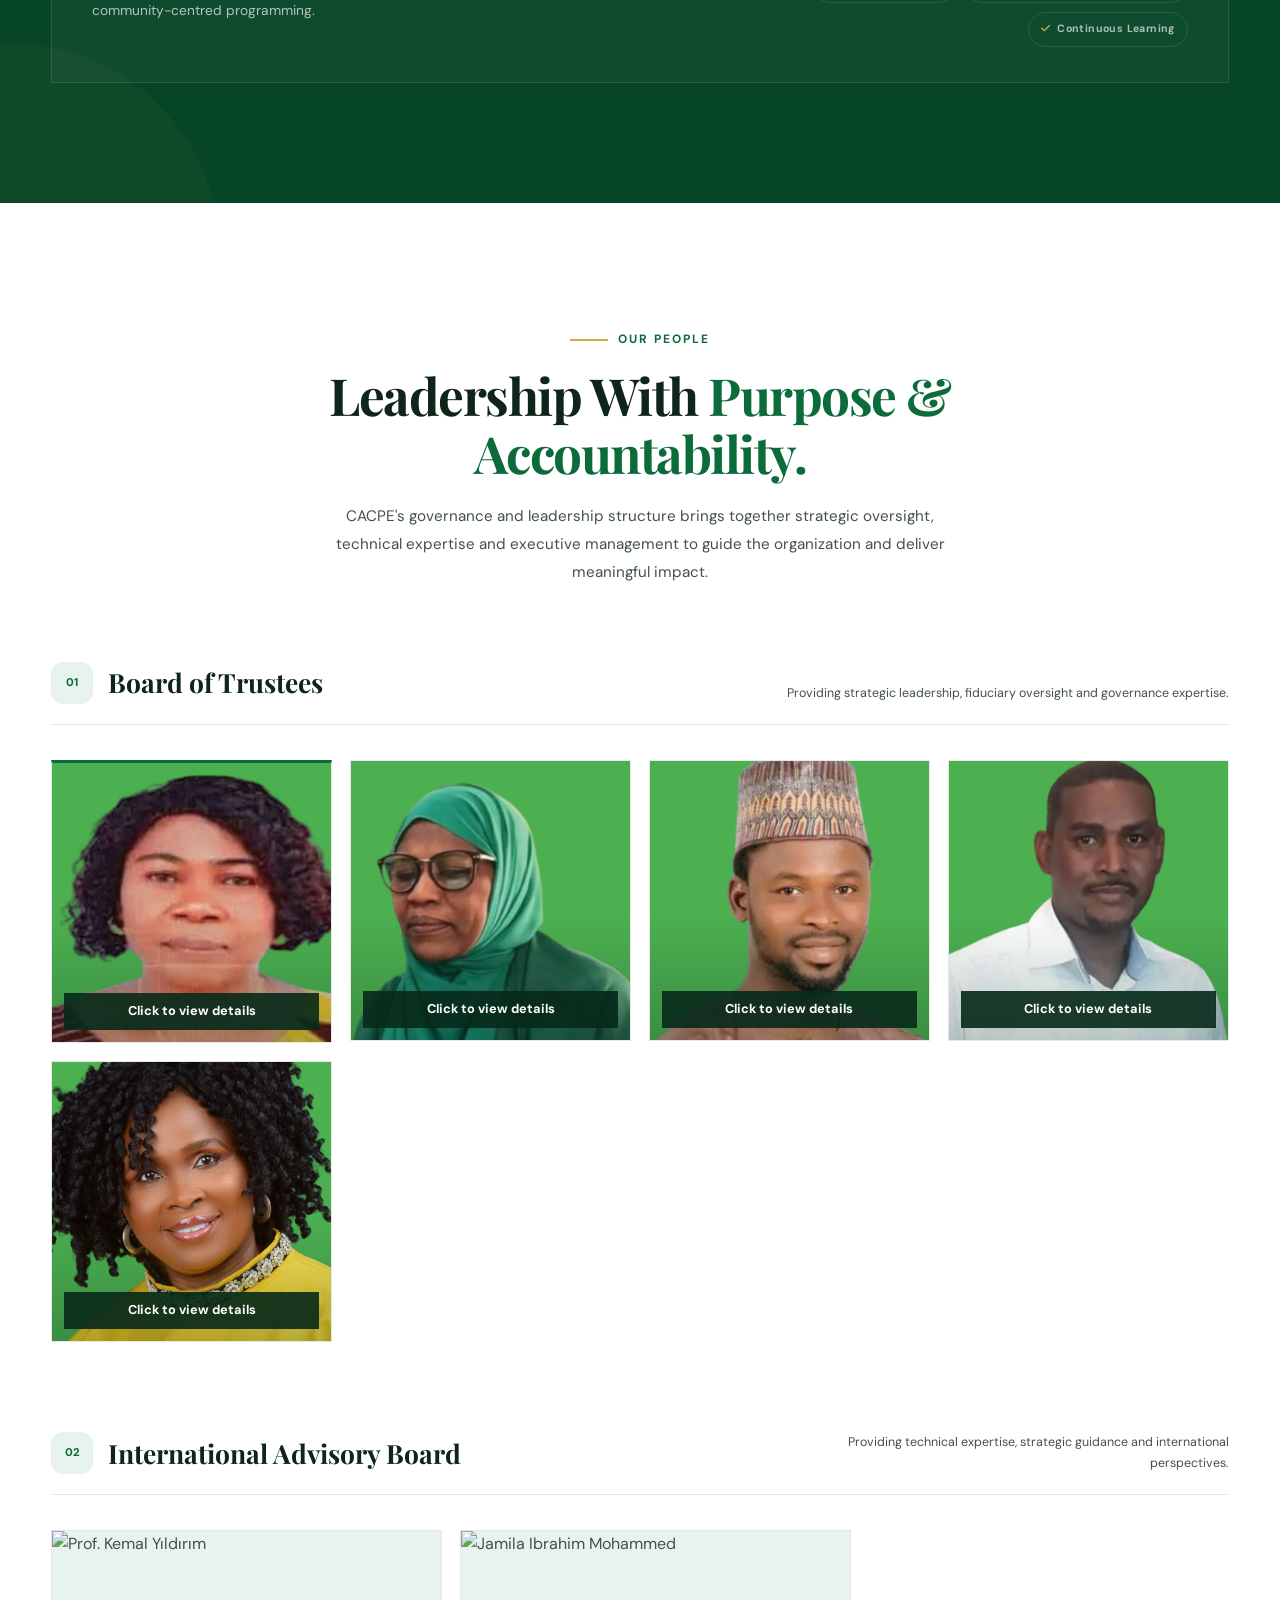
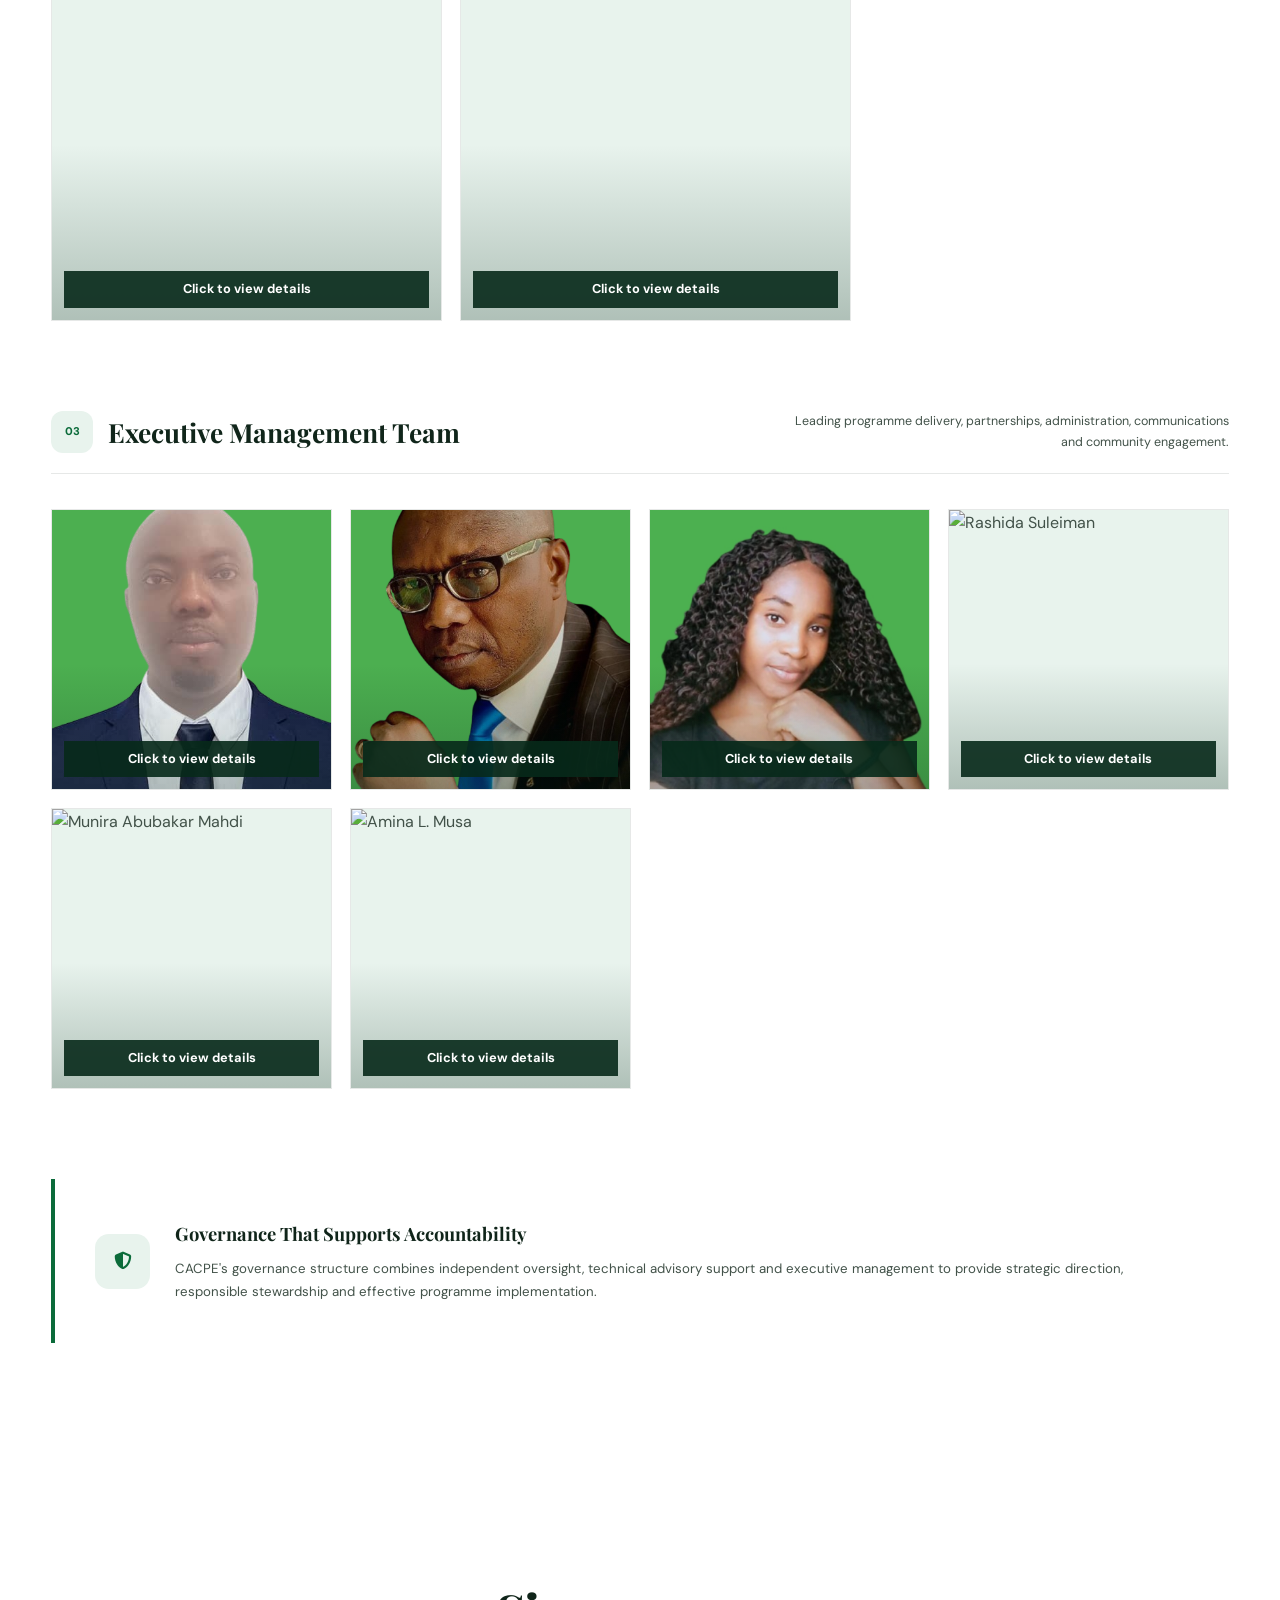
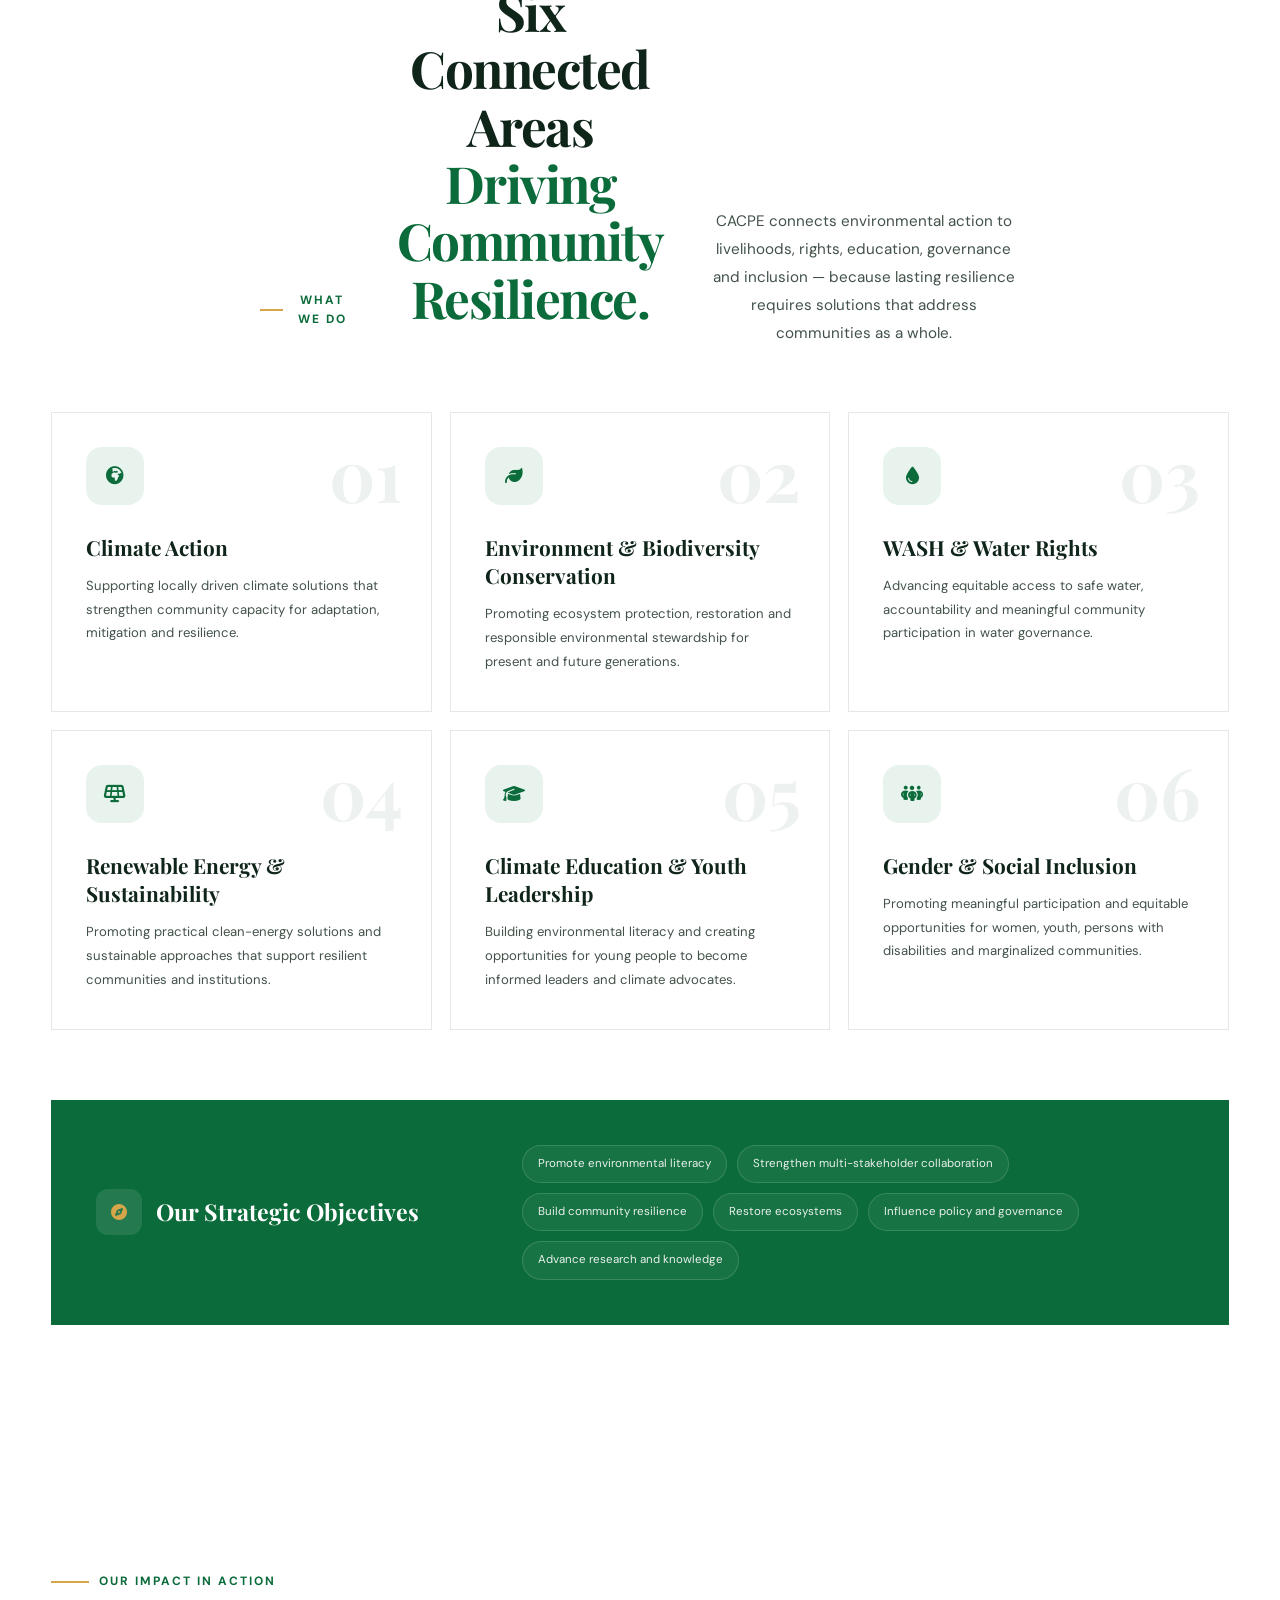
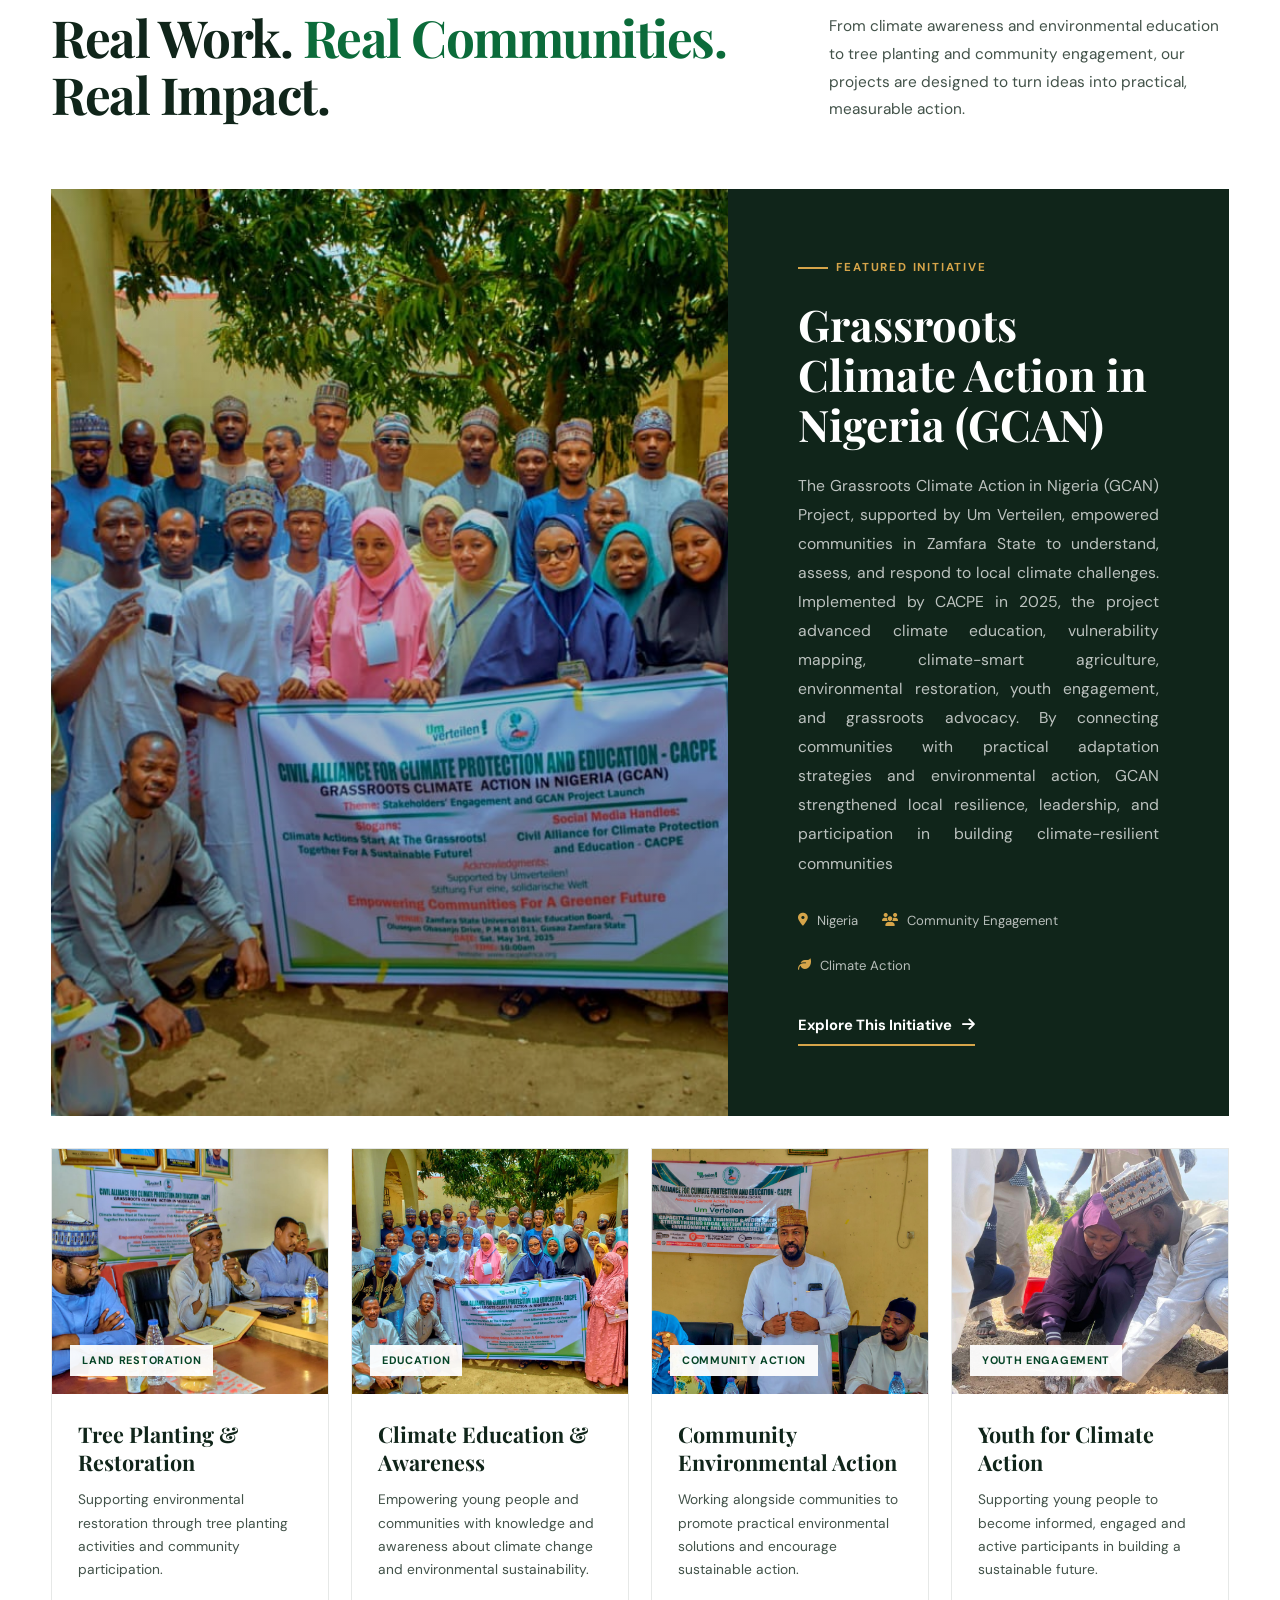
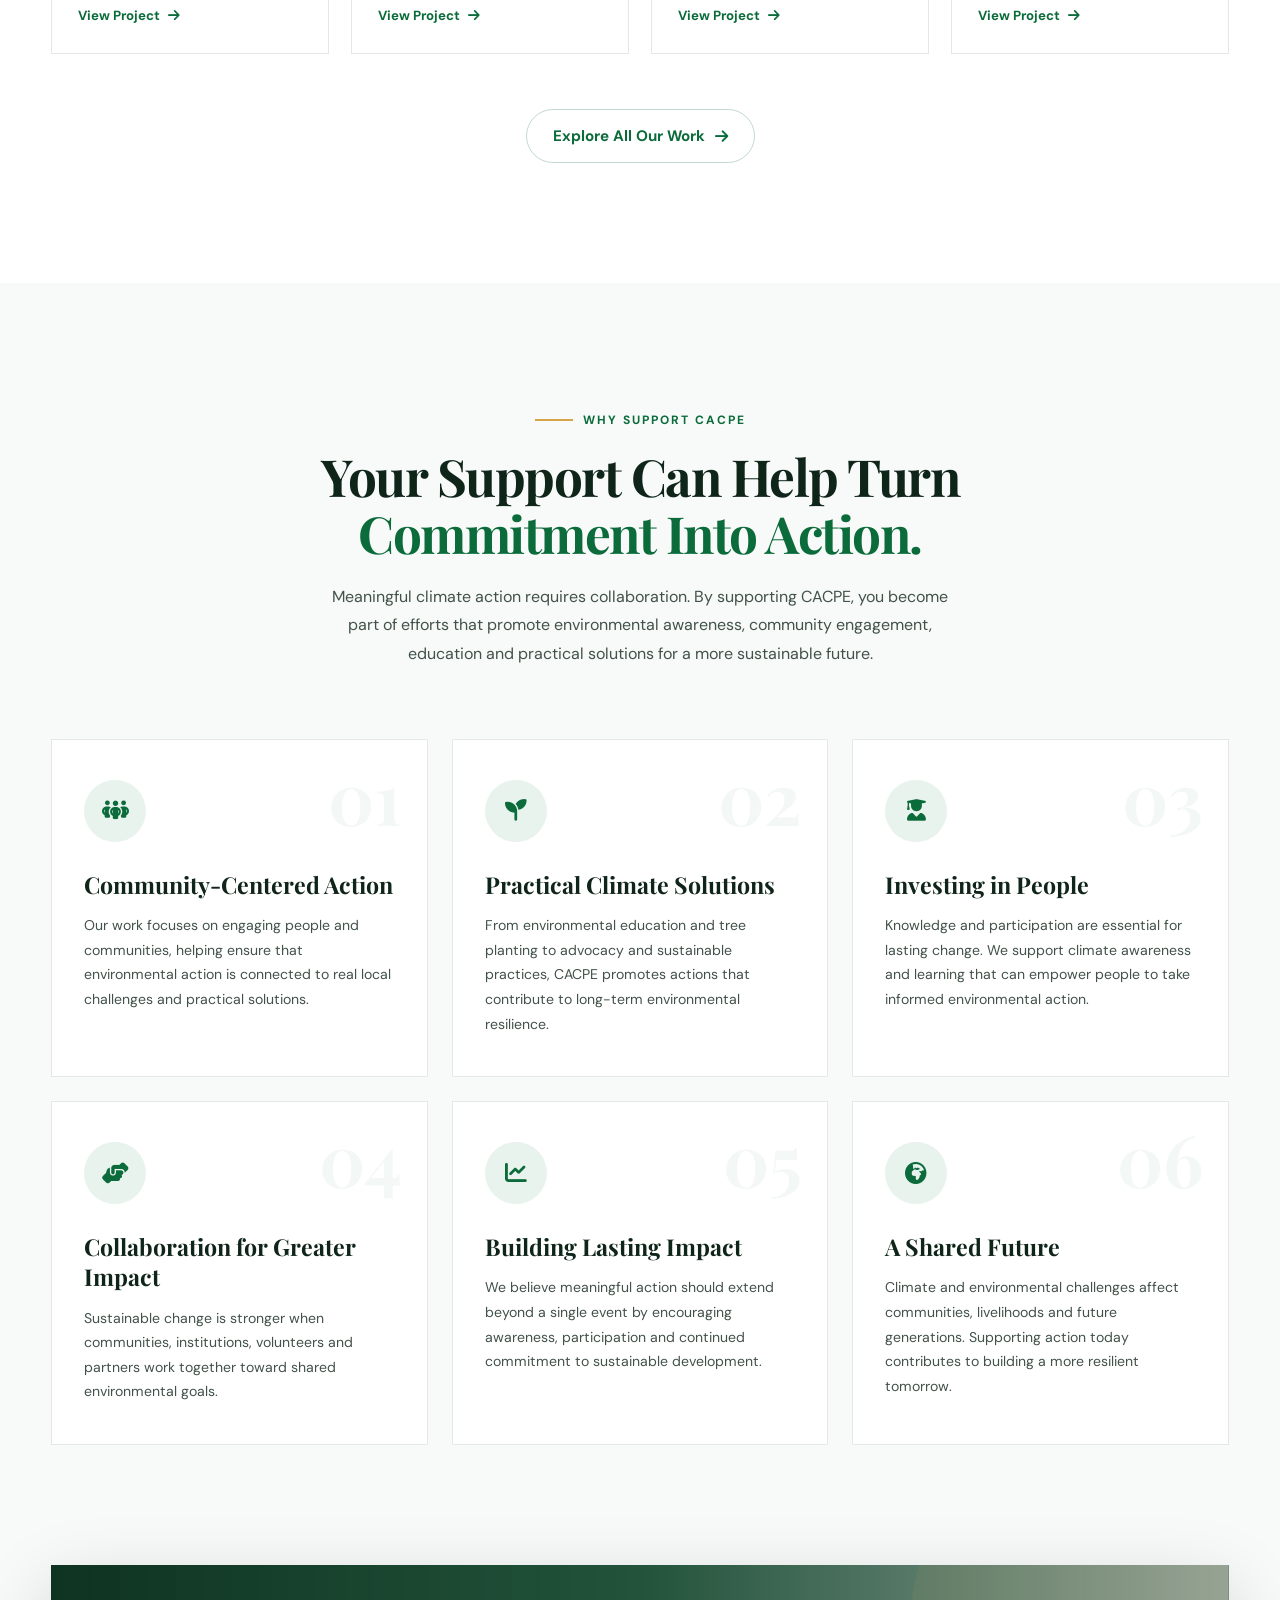
==== commit 5ffa0eda: "Update index.html" ====
--- a/index.html
+++ b/index.html
@@ -1,1328 +1,13024 @@
 <!DOCTYPE html>
 <html lang="en">
-
-    <head>
-        <meta charset="utf-8">
-        <title>CACPE - Civil Alliance for Climate Protection and Education</title>
-        <meta content="width=device-width, initial-scale=1.0" name="viewport">
-        <meta content="" name="keywords">
-        <meta name="description" content="Join CACPE in advocating for climate protection! Our initiatives promote eco-friendly practices and raise awareness to combat climate change through education and global cooperation.">
-
-        <!-- Google Web Fonts -->
-        <link rel="preconnect" href="https://fonts.googleapis.com">
-        <link rel="preconnect" href="https://fonts.gstatic.com" crossorigin>
-        <link href="https://fonts.googleapis.com/css2?family=Open+Sans:wght@400;500;600;700&family=Poppins:wght@200;300;400;500;600&display=swap" rel="stylesheet"> 
-
-        <!-- Icon Font Stylesheet -->
-        <link rel="stylesheet" href="https://use.fontawesome.com/releases/v5.15.4/css/all.css"/>
-        <link href="https://cdn.jsdelivr.net/npm/bootstrap-icons@1.4.1/font/bootstrap-icons.css" rel="stylesheet">
-
-        <!-- Libraries Stylesheet -->
-        <link href="animate.min.css" rel="stylesheet">
-        <link href="owl.carousel.min.css" rel="stylesheet">
-
-
-        <!-- Customized Bootstrap Stylesheet -->
-        <link href="bootstrap.min.css" rel="stylesheet">
-
-        <!-- Template Stylesheet -->
-        <link href="style.css" rel="stylesheet">
-        <style>
-            .teamImg {  
-                height: 200px;
-            }
-            .about_cacpe {
-                text-align: justify;
-            }
-            .contact-card {
-                background-color: #edf2f7;
-                border-radius: 12px;
-                box-shadow: 0 4px 6px rgba(0, 0, 0, 0.1);
-                padding: 20px;
-                width: 250px;
+<head>
+    <meta charset="UTF-8">
+
+    <!-- Mobile Responsive -->
+    <meta name="viewport" content="width=device-width, initial-scale=1.0">
+
+    <!-- SEO -->
+    <title>CACPE | Climate Action, Education & Community Resilience</title>
+
+    <meta
+        name="description"
+        content="Civil Alliance for Climate Protection and Education (CACPE) is advancing climate action, environmental sustainability, education and resilient communities across Nigeria."
+    >
+
+    <!-- Google Fonts -->
+    <link rel="preconnect" href="https://fonts.googleapis.com">
+    <link rel="preconnect" href="https://fonts.gstatic.com" crossorigin>
+
+    <link
+        href="https://fonts.googleapis.com/css2?family=DM+Sans:wght@400;500;600;700&family=Playfair+Display:wght@600;700&display=swap"
+        rel="stylesheet"
+    >
+
+    <!-- Font Awesome Icons -->
+    <link
+        rel="stylesheet"
+        href="https://cdnjs.cloudflare.com/ajax/libs/font-awesome/6.5.2/css/all.min.css"
+    >
+
+    <style>
+
+        /* =========================================
+           1. CSS VARIABLES / CACPE DESIGN SYSTEM
+        ========================================= */
+
+        :root {
+            --primary: #0b6b3a;
+            --primary-dark: #064527;
+            --primary-light: #e8f3ed;
+
+            --accent: #d6a54a;
+
+            --dark: #10251a;
+            --text: #425249;
+            --light: #f7faf8;
+            --white: #ffffff;
+
+            --border: rgba(16, 37, 26, 0.10);
+
+            --shadow-sm: 0 8px 30px rgba(10, 40, 24, 0.08);
+            --shadow-lg: 0 25px 70px rgba(0, 0, 0, 0.18);
+
+            --container: 1200px;
+
+            --transition: all 0.3s ease;
+        }
+
+
+        /* =========================================
+           2. RESET & GLOBAL STYLES
+        ========================================= */
+
+        * {
+            margin: 0;
+            padding: 0;
+            box-sizing: border-box;
+        }
+
+        html {
+            scroll-behavior: smooth;
+        }
+
+        body {
+            font-family: "DM Sans", sans-serif;
+            background: var(--white);
+            color: var(--text);
+            line-height: 1.6;
+            overflow-x: hidden;
+        }
+
+        img {
+            max-width: 100%;
+            display: block;
+        }
+
+        a {
+            text-decoration: none;
+            color: inherit;
+        }
+
+        button {
+            font: inherit;
+        }
+
+        .container {
+            width: min(92%, var(--container));
+            margin-inline: auto;
+        }
+
+
+        /* =========================================
+           3. NAVIGATION
+        ========================================= */
+
+        .site-header {
+            position: fixed;
+            top: 0;
+            left: 0;
+            width: 100%;
+            z-index: 1000;
+            transition: var(--transition);
+        }
+
+        .site-header.scrolled {
+            background: rgba(255, 255, 255, 0.97);
+            backdrop-filter: blur(12px);
+            box-shadow: 0 4px 25px rgba(0, 0, 0, 0.08);
+        }
+
+        .navbar {
+            height: 86px;
+            display: flex;
+            align-items: center;
+            justify-content: space-between;
+            gap: 30px;
+            transition: var(--transition);
+        }
+
+        .site-header.scrolled .navbar {
+            height: 74px;
+        }
+
+
+        /* Logo */
+
+        .logo {
+            display: flex;
+            align-items: center;
+            gap: 12px;
+            flex-shrink: 0;
+        }
+
+        .logo img {
+            width: 52px;
+            height: 52px;
+            object-fit: contain;
+        }
+
+        .logo-text {
+            display: flex;
+            flex-direction: column;
+            line-height: 1;
+        }
+
+        .logo-name {
+            color: var(--white);
+            font-size: 1.45rem;
+            font-weight: 700;
+            letter-spacing: -0.5px;
+            transition: var(--transition);
+        }
+
+        .logo-tagline {
+            color: rgba(255, 255, 255, 0.75);
+            font-size: 0.62rem;
+            letter-spacing: 0.6px;
+            margin-top: 5px;
+            transition: var(--transition);
+        }
+
+        .site-header.scrolled .logo-name {
+            color: var(--primary-dark);
+        }
+
+        .site-header.scrolled .logo-tagline {
+            color: var(--text);
+        }
+
+
+        /* Desktop Navigation */
+
+        .nav-menu {
+            display: flex;
+            align-items: center;
+            gap: 28px;
+            list-style: none;
+        }
+
+        .nav-link {
+            color: rgba(255, 255, 255, 0.88);
+            font-size: 0.94rem;
+            font-weight: 500;
+            position: relative;
+            transition: var(--transition);
+        }
+
+        .nav-link::after {
+            content: "";
+            position: absolute;
+            left: 0;
+            bottom: -8px;
+            width: 0;
+            height: 2px;
+            background: var(--accent);
+            transition: width 0.3s ease;
+        }
+
+        .nav-link:hover {
+            color: var(--white);
+        }
+
+        .nav-link:hover::after {
+            width: 100%;
+        }
+
+        .site-header.scrolled .nav-link {
+            color: var(--dark);
+        }
+
+        .site-header.scrolled .nav-link:hover {
+            color: var(--primary);
+        }
+
+
+        /* Donate Button */
+
+        .nav-donate {
+            background: var(--accent);
+            color: var(--dark);
+            padding: 12px 20px;
+            border-radius: 100px;
+            font-size: 0.9rem;
+            font-weight: 700;
+            transition: var(--transition);
+            white-space: nowrap;
+        }
+
+        .nav-donate:hover {
+            transform: translateY(-2px);
+            box-shadow: 0 10px 25px rgba(214, 165, 74, 0.35);
+        }
+
+
+        /* Mobile Menu Button */
+
+        .menu-toggle {
+            display: none;
+            width: 46px;
+            height: 46px;
+            border: none;
+            background: rgba(255, 255, 255, 0.15);
+            border-radius: 10px;
+            cursor: pointer;
+            color: var(--white);
+            font-size: 1.2rem;
+        }
+
+        .site-header.scrolled .menu-toggle {
+            background: var(--primary-light);
+            color: var(--primary);
+        }
+
+
+        /* =========================================
+           4. HERO SECTION
+        ========================================= */
+
+        .hero {
+            min-height: 100vh;
+            min-height: 100svh;
+
+            display: flex;
+            align-items: center;
+
+            position: relative;
+            overflow: hidden;
+
+            background:
+                linear-gradient(
+                    90deg,
+                    rgba(5, 35, 20, 0.94) 0%,
+                    rgba(7, 54, 30, 0.82) 45%,
+                    rgba(5, 35, 20, 0.35) 100%
+                ),
+                url("images/donation-1.");
+
+            background-size: cover;
+            background-position: center;
+        }
+
+
+        /* Decorative overlay */
+
+        .hero::after {
+            content: "";
+            position: absolute;
+            inset: 0;
+            background:
+                radial-gradient(
+                    circle at 80% 20%,
+                    rgba(214, 165, 74, 0.15),
+                    transparent 30%
+                );
+            pointer-events: none;
+        }
+
+        .hero-content {
+            position: relative;
+            z-index: 2;
+
+            max-width: 850px;
+
+            padding-top: 100px;
+            padding-bottom: 100px;
+        }
+
+
+        /* Hero Label */
+
+        .hero-eyebrow {
+            display: inline-flex;
+            align-items: center;
+            gap: 10px;
+
+            color: var(--accent);
+
+            font-size: 0.76rem;
+            font-weight: 700;
+            letter-spacing: 2px;
+
+            text-transform: uppercase;
+
+            margin-bottom: 22px;
+        }
+
+        .hero-eyebrow::before {
+            content: "";
+            width: 38px;
+            height: 2px;
+            background: var(--accent);
+        }
+
+
+        /* Hero Heading */
+
+        .hero h1 {
+            color: var(--white);
+
+            font-family: "Playfair Display", serif;
+
+            font-size: clamp(2.8rem, 6vw, 5.7rem);
+            line-height: 1.08;
+
+            letter-spacing: -2px;
+
+            max-width: 900px;
+
+            margin-bottom: 25px;
+        }
+
+        .hero h1 span {
+            color: #d8c58a;
+        }
+
+
+        /* Hero Description */
+
+        .hero-description {
+            max-width: 670px;
+
+            color: rgba(255, 255, 255, 0.82);
+
+            font-size: clamp(1rem, 2vw, 1.18rem);
+
+            line-height: 1.8;
+
+            margin-bottom: 36px;
+        }
+
+
+        /* Hero Buttons */
+
+        .hero-actions {
+            display: flex;
+            align-items: center;
+            flex-wrap: wrap;
+            gap: 14px;
+        }
+
+        .btn {
+            display: inline-flex;
+            align-items: center;
+            justify-content: center;
+            gap: 10px;
+
+            min-height: 54px;
+
+            padding: 0 26px;
+
+            border-radius: 100px;
+
+            font-size: 0.95rem;
+            font-weight: 700;
+
+            transition: var(--transition);
+        }
+
+        .btn-primary {
+            background: var(--accent);
+            color: var(--dark);
+        }
+
+        .btn-primary:hover {
+            transform: translateY(-3px);
+            box-shadow: 0 15px 35px rgba(214, 165, 74, 0.30);
+        }
+
+        .btn-outline {
+            color: var(--white);
+
+            border: 1px solid rgba(255, 255, 255, 0.40);
+
+            background: rgba(255, 255, 255, 0.06);
+
+            backdrop-filter: blur(10px);
+        }
+
+        .btn-outline:hover {
+            background: var(--white);
+            color: var(--primary-dark);
+            border-color: var(--white);
+        }
+
+
+        /* Scroll Indicator */
+
+        .scroll-indicator {
+            position: absolute;
+            left: 50%;
+            bottom: 34px;
+
+            transform: translateX(-50%);
+
+            display: flex;
+            flex-direction: column;
+            align-items: center;
+            gap: 8px;
+
+            color: rgba(255, 255, 255, 0.55);
+
+            font-size: 0.68rem;
+            letter-spacing: 1.5px;
+            text-transform: uppercase;
+        }
+
+        .scroll-line {
+            width: 1px;
+            height: 38px;
+            background: rgba(255, 255, 255, 0.45);
+        }
+
+
+        /* =========================================
+           5. IMPACT STRIP
+        ========================================= */
+
+        .impact-strip {
+            background: var(--primary);
+            color: var(--white);
+
+            position: relative;
+            z-index: 10;
+        }
+
+        .impact-grid {
+            display: grid;
+            grid-template-columns: repeat(4, 1fr);
+        }
+
+        .impact-item {
+            min-height: 160px;
+
+            padding: 30px;
+
+            display: flex;
+            align-items: center;
+            gap: 18px;
+
+            border-right: 1px solid rgba(255, 255, 255, 0.13);
+        }
+
+        .impact-item:last-child {
+            border-right: none;
+        }
+
+        .impact-icon {
+            width: 52px;
+            height: 52px;
+
+            flex-shrink: 0;
+
+            display: grid;
+            place-items: center;
+
+            border-radius: 50%;
+
+            background: rgba(255, 255, 255, 0.10);
+
+            color: var(--accent);
+
+            font-size: 1.25rem;
+        }
+
+        .impact-content h2 {
+            color: var(--white);
+
+            font-family: "Playfair Display", serif;
+
+            font-size: clamp(1.7rem, 3vw, 2.5rem);
+
+            line-height: 1;
+
+            margin-bottom: 8px;
+        }
+
+        .impact-content p {
+            color: rgba(255, 255, 255, 0.68);
+
+            font-size: 0.85rem;
+
+            line-height: 1.4;
+        }
+
+        /* =========================================
+        6. ABOUT CACPE
+        ========================================= */
+
+        .about-section {
+            padding: 120px 0;
+            background: var(--white);
+            overflow: hidden;
+        }
+
+        .about-grid {
+            display: grid;
+            grid-template-columns: 1fr 1fr;
+            align-items: center;
+            gap: 80px;
+        }
+
+
+        /* About Image */
+
+        .about-visual {
+            position: relative;
+        }
+
+        .about-image-wrapper {
+            position: relative;
+            border-radius: 6px;
+            overflow: hidden;
+            min-height: 580px;
+        }
+
+        .about-image-wrapper img {
+            width: 100%;
+            height: 580px;
+            object-fit: cover;
+        }
+
+
+        /* Decorative shape */
+
+        .about-image-wrapper::after {
+            content: "";
+
+            position: absolute;
+
+            width: 180px;
+            height: 180px;
+
+            background: var(--accent);
+
+            border-radius: 50%;
+
+            top: -80px;
+            right: -80px;
+
+            opacity: 0.95;
+        }
+
+
+        /* Experience / Trust Card */
+
+        .about-badge {
+            position: absolute;
+
+            left: -35px;
+            bottom: 45px;
+
+            background: var(--primary-dark);
+
+            color: var(--white);
+
+            width: 220px;
+
+            padding: 28px;
+
+            border-left: 4px solid var(--accent);
+
+            box-shadow: var(--shadow-lg);
+
+            z-index: 2;
+        }
+
+        .about-badge-number {
+            display: block;
+
+            color: var(--accent);
+
+            font-family: "Playfair Display", serif;
+
+            font-size: 2.8rem;
+
+            line-height: 1;
+
+            margin-bottom: 8px;
+        }
+
+        .about-badge-text {
+            color: rgba(255, 255, 255, 0.78);
+
+            font-size: 0.88rem;
+
+            line-height: 1.5;
+        }
+
+
+        /* About Content */
+
+        .section-eyebrow {
+            display: inline-flex;
+            align-items: center;
+            gap: 10px;
+
+            color: var(--primary);
+
+            font-size: 0.75rem;
+            font-weight: 700;
+
+            letter-spacing: 2px;
+
+            text-transform: uppercase;
+
+            margin-bottom: 18px;
+        }
+
+        .section-eyebrow::before {
+            content: "";
+
+            width: 38px;
+            height: 2px;
+
+            background: var(--accent);
+        }
+
+
+        .section-title {
+            color: var(--dark);
+
+            font-family: "Playfair Display", serif;
+
+            font-size: clamp(2.3rem, 4vw, 4.2rem);
+
+            line-height: 1.12;
+
+            letter-spacing: -1.5px;
+
+            margin-bottom: 24px;
+        }
+
+        .section-title span {
+            color: var(--primary);
+        }
+
+
+        .about-description {
+            font-size: 1.03rem;
+
+            color: var(--text);
+
+            line-height: 1.85;
+
+            margin-bottom: 20px;
+        }
+
+
+        /* About Features */
+
+        .about-features {
+            display: grid;
+
+            grid-template-columns: repeat(2, 1fr);
+
+            gap: 18px;
+
+            margin: 32px 0;
+        }
+
+        .about-feature {
+            display: flex;
+            align-items: flex-start;
+
+            gap: 13px;
+        }
+
+        .about-feature-icon {
+            width: 42px;
+            height: 42px;
+
+            flex-shrink: 0;
+
+            display: grid;
+            place-items: center;
+
+            background: var(--primary-light);
+
+            color: var(--primary);
+
+            border-radius: 50%;
+
+            font-size: 0.95rem;
+        }
+
+        .about-feature h4 {
+            color: var(--dark);
+
+            font-size: 0.94rem;
+
+            margin-bottom: 4px;
+        }
+
+        .about-feature p {
+            font-size: 0.8rem;
+
+            line-height: 1.5;
+
+            color: var(--text);
+        }
+
+
+        /* About Button */
+
+        .btn-dark {
+            background: var(--primary);
+
+            color: var(--white);
+        }
+
+        .btn-dark:hover {
+            background: var(--primary-dark);
+
+            transform: translateY(-3px);
+
+            box-shadow: 0 14px 30px rgba(11, 107, 58, 0.25);
+        }
+
+
+
+        /* =========================================
+        7. FOCUS AREAS
+        ========================================= */
+
+        .focus-section {
+            padding: 120px 0;
+
+            background: var(--light);
+        }
+
+
+        .focus-header {
+            display: flex;
+
+            justify-content: space-between;
+
+            align-items: end;
+
+            gap: 40px;
+
+            margin-bottom: 65px;
+        }
+
+        .focus-header .section-title {
+            max-width: 680px;
+
+            margin-bottom: 0;
+        }
+
+
+        .focus-intro {
+            max-width: 420px;
+
+            color: var(--text);
+
+            font-size: 0.96rem;
+
+            line-height: 1.8;
+        }
+
+
+        /* Focus Grid */
+
+        .focus-grid {
+            display: grid;
+
+            grid-template-columns: repeat(3, 1fr);
+
+            gap: 24px;
+        }
+
+
+        /* Focus Card */
+
+        .focus-card {
+            position: relative;
+
+            background: var(--white);
+
+            padding: 38px 32px;
+
+            min-height: 300px;
+
+            border: 1px solid var(--border);
+
+            transition: var(--transition);
+
+            overflow: hidden;
+        }
+
+
+        .focus-card::after {
+            content: "";
+
+            position: absolute;
+
+            left: 0;
+            bottom: 0;
+
+            width: 100%;
+            height: 4px;
+
+            background: var(--primary);
+
+            transform: scaleX(0);
+
+            transform-origin: left;
+
+            transition: transform 0.35s ease;
+        }
+
+
+        .focus-card:hover {
+            transform: translateY(-8px);
+
+            box-shadow: var(--shadow-sm);
+        }
+
+
+        .focus-card:hover::after {
+            transform: scaleX(1);
+        }
+
+
+        /* Focus Icon */
+
+        .focus-icon {
+            width: 62px;
+            height: 62px;
+
+            display: grid;
+            place-items: center;
+
+            border-radius: 18px;
+
+            background: var(--primary-light);
+
+            color: var(--primary);
+
+            font-size: 1.5rem;
+
+            margin-bottom: 28px;
+
+            transition: var(--transition);
+        }
+
+
+        .focus-card:hover .focus-icon {
+            background: var(--primary);
+
+            color: var(--white);
+
+            transform: rotate(-5deg);
+        }
+
+
+        .focus-card h3 {
+            color: var(--dark);
+
+            font-family: "Playfair Display", serif;
+
+            font-size: 1.4rem;
+
+            margin-bottom: 13px;
+        }
+
+
+        .focus-card p {
+            color: var(--text);
+
+            font-size: 0.9rem;
+
+            line-height: 1.75;
+        }
+
+
+        /* =========================================
+        8. RESPONSIVE ADDITIONS
+        ========================================= */
+
+        @media (max-width: 950px) {
+
+            .about-grid {
+                grid-template-columns: 1fr;
+
+                gap: 60px;
+            }
+
+            .about-visual {
+                max-width: 700px;
+            }
+
+            .focus-header {
+                flex-direction: column;
+
+                align-items: flex-start;
+
+                gap: 20px;
+            }
+
+            .focus-grid {
+                grid-template-columns: repeat(2, 1fr);
+            }
+
+        }
+
+
+        @media (max-width: 600px) {
+
+            .about-section,
+            .focus-section {
+                padding: 85px 0;
+            }
+
+            .about-image-wrapper,
+            .about-image-wrapper img {
+                height: 480px;
+                min-height: 480px;
+            }
+
+            .about-badge {
+                left: 15px;
+                bottom: 20px;
+
+                width: 200px;
+
+                padding: 23px;
+            }
+
+            .about-badge-number {
+                font-size: 2.4rem;
+            }
+
+            .about-features {
+                grid-template-columns: 1fr;
+
+                gap: 22px;
+            }
+
+            .section-title {
+                font-size: clamp(2.2rem, 11vw, 3.2rem);
+
+                letter-spacing: -1px;
+            }
+
+            .focus-grid {
+                grid-template-columns: 1fr;
+            }
+
+            .focus-card {
+                min-height: auto;
+
+                padding: 32px 26px;
+            }
+
+        }
+
+
+        /* =========================================
+           6. RESPONSIVE DESIGN
+        ========================================= */
+
+        @media (max-width: 1050px) {
+
+            .nav-menu {
+                gap: 18px;
+            }
+
+            .nav-link {
+                font-size: 0.88rem;
+            }
+
+        }
+
+
+        @media (max-width: 850px) {
+
+            .navbar {
+                height: 74px;
+            }
+
+            .site-header.scrolled .navbar {
+                height: 68px;
+            }
+
+            .menu-toggle {
+                display: grid;
+                place-items: center;
+            }
+
+            .nav-menu {
+                position: fixed;
+
+                top: 74px;
+                left: 0;
+
+                width: 100%;
+
+                background: var(--white);
+
+                flex-direction: column;
+
+                align-items: stretch;
+
+                gap: 0;
+
+                padding: 20px 4% 30px;
+
+                box-shadow: 0 20px 35px rgba(0, 0, 0, 0.12);
+
+                transform: translateY(-130%);
+
+                opacity: 0;
+
+                pointer-events: none;
+
+                transition: all 0.35s ease;
+            }
+
+            .nav-menu.active {
+                transform: translateY(0);
+
+                opacity: 1;
+
+                pointer-events: auto;
+            }
+
+            .nav-link {
+                display: block;
+
+                color: var(--dark) !important;
+
+                padding: 15px 0;
+
+                border-bottom: 1px solid var(--border);
+
+                font-size: 1rem;
+            }
+
+            .nav-link::after {
+                display: none;
+            }
+
+            .nav-donate {
+                margin-top: 20px;
+
                 text-align: center;
-            }
-            .contact-card h2 {
-                font-size: 1.5rem;
-                color: #1a202c;
-                margin-bottom: 10px;
-            }
-            .contact-card p {
-                margin: 5px 0;
-                font-size: 0.8rem;
-                color: #4a5568;
-            }
-            .contact-card p.phone {
-                color: #e53e3e;
-                font-weight: bold;
-            }
-            .contact-card a {
-                color: #3182ce;
-                text-decoration: none;
-            }
-            .contact-card a:hover {
-                text-decoration: underline;
-            }
-            .project_one {
-                width: 300px;
-                height:300px;
-            }
-            /* Dark Theme */
-            body.dark-mode {
-                background-color: #000000;
-                color: white;
-            }
-
-            /* Light Theme */
-            body:not(.dark-mode) {
-                background-color: #fff;
-                color: black;
-            }
-
-            /* Floating Button Container */
-            .theme-toggle-btn {
-                position: fixed;
-                bottom: 20px;
+
+                display: block;
+            }
+
+            .hero {
+                min-height: 780px;
+
+                background-position: 60% center;
+            }
+
+            .hero-content {
+                padding-top: 120px;
+            }
+
+            .hero h1 {
+                letter-spacing: -1px;
+            }
+
+            .impact-grid {
+                grid-template-columns: repeat(2, 1fr);
+            }
+
+            .impact-item {
+                min-height: 145px;
+            }
+
+            .impact-item:nth-child(2) {
+                border-right: none;
+            }
+
+            .impact-item:nth-child(-n+2) {
+                border-bottom: 1px solid rgba(255, 255, 255, 0.13);
+            }
+
+        }
+
+
+        @media (max-width: 560px) {
+
+            .container {
+                width: min(90%, var(--container));
+            }
+
+            .logo img {
+                width: 44px;
+                height: 44px;
+            }
+
+            .logo-name {
+                font-size: 1.25rem;
+            }
+
+            .logo-tagline {
+                font-size: 0.52rem;
+            }
+
+            .hero {
+                min-height: 100svh;
+            }
+
+            .hero-content {
+                padding-top: 105px;
+                padding-bottom: 90px;
+            }
+
+            .hero h1 {
+                font-size: clamp(2.6rem, 13vw, 4rem);
+            }
+
+            .hero-description {
+                font-size: 0.98rem;
+                line-height: 1.7;
+            }
+
+            .hero-actions {
+                flex-direction: column;
+                align-items: stretch;
+            }
+
+            .btn {
+                width: 100%;
+            }
+
+            .scroll-indicator {
+                display: none;
+            }
+
+            .impact-grid {
+                grid-template-columns: 1fr 1fr;
+            }
+
+            .impact-item {
+                padding: 22px 15px;
+
+                min-height: 140px;
+
+                flex-direction: column;
+
+                align-items: flex-start;
+
+                gap: 12px;
+            }
+
+            .impact-icon {
+                width: 45px;
+                height: 45px;
+
+                font-size: 1rem;
+            }
+
+            .impact-content h2 {
+                font-size: 1.65rem;
+            }
+
+            .impact-content p {
+                font-size: 0.76rem;
+            }
+
+        }
+
+        /* =========================================
+        8. FEATURED PROJECTS
+        ========================================= */
+
+        .projects-section {
+            padding: 120px 0;
+            background: var(--white);
+            overflow: hidden;
+        }
+
+
+        /* -----------------------------------------
+        PROJECT SECTION HEADER
+        ----------------------------------------- */
+
+        .projects-header {
+            display: flex;
+            justify-content: space-between;
+            align-items: flex-end;
+            gap: 40px;
+            margin-bottom: 65px;
+        }
+
+        .projects-header-left {
+            max-width: 720px;
+        }
+
+        .projects-header .section-title {
+            margin-bottom: 0;
+        }
+
+        .projects-intro {
+            max-width: 400px;
+            color: var(--text);
+            font-size: 0.96rem;
+            line-height: 1.8;
+        }
+
+
+        /* =========================================
+        FEATURED PROJECT
+        ========================================= */
+
+        .featured-project {
+            display: grid;
+            grid-template-columns: 1.15fr 0.85fr;
+            min-height: 580px;
+            background: var(--dark);
+            margin-bottom: 32px;
+            overflow: hidden;
+        }
+
+
+        .featured-project-image {
+            position: relative;
+            min-height: 580px;
+            overflow: hidden;
+        }
+
+        .featured-project-image img {
+            width: 100%;
+            height: 100%;
+            object-fit: cover;
+            transition: transform 0.7s ease;
+        }
+
+        .featured-project:hover
+        .featured-project-image img {
+            transform: scale(1.04);
+        }
+
+
+        /* Image overlay */
+
+        .featured-project-image::after {
+            content: "";
+
+            position: absolute;
+            inset: 0;
+
+            background:
+                linear-gradient(
+                    180deg,
+                    rgba(0, 0, 0, 0.05),
+                    rgba(0, 0, 0, 0.35)
+                );
+        }
+
+
+        /* Project Information */
+
+        .featured-project-content {
+            position: relative;
+
+            display: flex;
+            flex-direction: column;
+            justify-content: center;
+
+            padding: 70px;
+
+            color: var(--white);
+        }
+
+
+        .project-category {
+            display: inline-flex;
+            align-items: center;
+            gap: 8px;
+
+            color: var(--accent);
+
+            font-size: 0.72rem;
+            font-weight: 700;
+
+            text-transform: uppercase;
+            letter-spacing: 1.8px;
+
+            margin-bottom: 22px;
+        }
+
+        .project-category::before {
+            content: "";
+
+            width: 30px;
+            height: 2px;
+
+            background: var(--accent);
+        }
+
+
+        .featured-project-content h3 {
+            font-family: "Playfair Display", serif;
+
+            color: var(--white);
+
+            font-size: clamp(2rem, 3.4vw, 3.6rem);
+
+            line-height: 1.15;
+
+            margin-bottom: 22px;
+        }
+
+
+        .featured-project-content p {
+            color: rgba(255, 255, 255, 0.72);
+
+            font-size: 0.98rem;
+
+            line-height: 1.85;
+
+            margin-bottom: 32px;
+        }
+
+
+        /* Project Details */
+
+        .project-meta {
+            display: flex;
+            flex-wrap: wrap;
+
+            gap: 24px;
+
+            margin-bottom: 38px;
+        }
+
+        .project-meta-item {
+            display: flex;
+            align-items: center;
+
+            gap: 9px;
+
+            color: rgba(255, 255, 255, 0.7);
+
+            font-size: 0.82rem;
+        }
+
+        .project-meta-item i {
+            color: var(--accent);
+        }
+
+
+        /* Featured Project Button */
+
+        .project-link-light {
+            display: inline-flex;
+            align-items: center;
+            gap: 10px;
+
+            width: fit-content;
+
+            color: var(--white);
+
+            font-size: 0.92rem;
+            font-weight: 700;
+
+            padding-bottom: 7px;
+
+            border-bottom: 2px solid var(--accent);
+
+            transition: var(--transition);
+        }
+
+        .project-link-light:hover {
+            color: var(--accent);
+            gap: 15px;
+        }
+
+
+        /* =========================================
+        PROJECT CARDS
+        ========================================= */
+
+        .projects-grid {
+            display: grid;
+            grid-template-columns: repeat(4, 1fr);
+            gap: 22px;
+        }
+
+
+        .project-card {
+            background: var(--white);
+
+            border: 1px solid var(--border);
+
+            overflow: hidden;
+
+            transition: var(--transition);
+        }
+
+        .project-card:hover {
+            transform: translateY(-8px);
+
+            box-shadow: var(--shadow-sm);
+        }
+
+
+        /* Project Image */
+
+        .project-card-image {
+            position: relative;
+
+            height: 245px;
+
+            overflow: hidden;
+        }
+
+        .project-card-image img {
+            width: 100%;
+            height: 100%;
+
+            object-fit: cover;
+
+            transition: transform 0.6s ease;
+        }
+
+        .project-card:hover
+        .project-card-image img {
+            transform: scale(1.07);
+        }
+
+
+        /* Category Badge */
+
+        .project-card-category {
+            position: absolute;
+
+            left: 18px;
+            bottom: 18px;
+
+            background: rgba(255, 255, 255, 0.94);
+
+            color: var(--primary-dark);
+
+            padding: 7px 12px;
+
+            font-size: 0.68rem;
+            font-weight: 700;
+
+            text-transform: uppercase;
+            letter-spacing: 0.7px;
+        }
+
+
+        /* Project Content */
+
+        .project-card-content {
+            padding: 26px;
+        }
+
+        .project-card-content h3 {
+            color: var(--dark);
+
+            font-family: "Playfair Display", serif;
+
+            font-size: 1.35rem;
+
+            line-height: 1.3;
+
+            margin-bottom: 12px;
+        }
+
+        .project-card-content p {
+            color: var(--text);
+
+            font-size: 0.86rem;
+
+            line-height: 1.7;
+
+            margin-bottom: 20px;
+        }
+
+
+        .project-link {
+            display: inline-flex;
+            align-items: center;
+            gap: 8px;
+
+            color: var(--primary);
+
+            font-size: 0.83rem;
+            font-weight: 700;
+
+            transition: var(--transition);
+        }
+
+        .project-link:hover {
+            color: var(--primary-dark);
+            gap: 13px;
+        }
+
+
+        /* =========================================
+        VIEW ALL PROJECTS
+        ========================================= */
+
+        .projects-footer {
+            display: flex;
+            justify-content: center;
+
+            margin-top: 55px;
+        }
+
+
+        .btn-projects {
+            background: transparent;
+
+            color: var(--primary);
+
+            border: 1px solid rgba(11, 107, 58, 0.25);
+        }
+
+        .btn-projects:hover {
+            background: var(--primary);
+
+            color: var(--white);
+
+            border-color: var(--primary);
+
+            transform: translateY(-3px);
+        }
+
+
+        /* =========================================
+        RESPONSIVE PROJECTS
+        ========================================= */
+
+        @media (max-width: 1050px) {
+
+            .featured-project {
+                grid-template-columns: 1fr;
+            }
+
+            .featured-project-image {
+                min-height: 450px;
+            }
+
+            .featured-project-content {
+                padding: 55px;
+            }
+
+            .projects-grid {
+                grid-template-columns: repeat(2, 1fr);
+            }
+
+        }
+
+
+        @media (max-width: 700px) {
+
+            .projects-section {
+                padding: 85px 0;
+            }
+
+            .projects-header {
+                flex-direction: column;
+                align-items: flex-start;
+                gap: 20px;
+
+                margin-bottom: 45px;
+            }
+
+            .featured-project {
+                min-height: auto;
+            }
+
+            .featured-project-image {
+                min-height: 380px;
+            }
+
+            .featured-project-content {
+                padding: 40px 28px 45px;
+            }
+
+            .featured-project-content h3 {
+                font-size: 2.2rem;
+            }
+
+            .project-meta {
+                flex-direction: column;
+                gap: 12px;
+            }
+
+            /*
+            On mobile, cards scroll horizontally.
+            This prevents 4 cards from becoming
+            extremely narrow.
+            */
+
+            .projects-grid {
+                display: flex;
+
+                overflow-x: auto;
+
+                gap: 18px;
+
+                padding-bottom: 15px;
+
+                scroll-snap-type: x mandatory;
+
+                scrollbar-width: thin;
+            }
+
+            .project-card {
+                min-width: 82%;
+
+                scroll-snap-align: start;
+            }
+
+        }
+
+
+        @media (max-width: 500px) {
+
+            .featured-project-image {
+                min-height: 310px;
+            }
+
+            .featured-project-content {
+                padding: 35px 24px 40px;
+            }
+
+            .project-card {
+                min-width: 88%;
+            }
+
+            .project-card-image {
+                height: 230px;
+            }
+
+        }
+
+        /* =========================================
+        9. WHY SUPPORT CACPE
+        ========================================= */
+
+        .support-section {
+            padding: 120px 0;
+            background: var(--light);
+            overflow: hidden;
+        }
+
+
+        /* -----------------------------------------
+        SUPPORT HEADER
+        ----------------------------------------- */
+
+        .support-header {
+            text-align: center;
+            max-width: 800px;
+            margin: 0 auto 70px;
+        }
+
+        .support-header .section-eyebrow {
+            justify-content: center;
+        }
+
+        .support-header .section-title {
+            margin-bottom: 20px;
+        }
+
+        .support-intro {
+            max-width: 650px;
+            margin: 0 auto;
+
+            color: var(--text);
+
+            font-size: 1rem;
+            line-height: 1.8;
+        }
+
+
+        /* =========================================
+        TRUST / SUPPORT REASONS
+        ========================================= */
+
+        .support-grid {
+            display: grid;
+            grid-template-columns: repeat(3, 1fr);
+            gap: 24px;
+        }
+
+
+        .support-card {
+            position: relative;
+
+            background: var(--white);
+
+            padding: 40px 32px;
+
+            border: 1px solid var(--border);
+
+            min-height: 290px;
+
+            transition: var(--transition);
+
+            overflow: hidden;
+        }
+
+
+        /* Decorative number */
+
+        .support-number {
+            position: absolute;
+
+            top: 20px;
+            right: 25px;
+
+            font-family: "Playfair Display", serif;
+
+            font-size: 4.5rem;
+            font-weight: 700;
+
+            color: rgba(11, 107, 58, 0.05);
+
+            line-height: 1;
+
+            pointer-events: none;
+        }
+
+
+        .support-card:hover {
+            transform: translateY(-8px);
+            box-shadow: var(--shadow-sm);
+        }
+
+
+        /* Icon */
+
+        .support-icon {
+            width: 62px;
+            height: 62px;
+
+            display: grid;
+            place-items: center;
+
+            border-radius: 50%;
+
+            background: var(--primary-light);
+
+            color: var(--primary);
+
+            font-size: 1.35rem;
+
+            margin-bottom: 28px;
+
+            transition: var(--transition);
+        }
+
+
+        .support-card:hover .support-icon {
+            background: var(--primary);
+            color: var(--white);
+
+            transform: scale(1.08);
+        }
+
+
+        /* Content */
+
+        .support-card h3 {
+            position: relative;
+
+            color: var(--dark);
+
+            font-family: "Playfair Display", serif;
+
+            font-size: 1.45rem;
+
+            line-height: 1.3;
+
+            margin-bottom: 13px;
+        }
+
+        .support-card p {
+            position: relative;
+
+            color: var(--text);
+
+            font-size: 0.88rem;
+
+            line-height: 1.75;
+        }
+
+
+        /* =========================================
+        YOUR SUPPORT CREATES CHANGE
+        ========================================= */
+
+        .donation-cta {
+            padding: 0 0 120px;
+            background: var(--light);
+        }
+
+
+        .donation-cta-box {
+            position: relative;
+
+            min-height: 520px;
+
+            display: flex;
+            align-items: center;
+
+            overflow: hidden;
+
+            background:
+                linear-gradient(
+                    90deg,
+                    rgba(5, 43, 24, 0.96) 0%,
+                    rgba(5, 60, 33, 0.88) 50%,
+                    rgba(5, 43, 24, 0.42) 100%
+                ),
+                url("images/support-cacpe.jpg");
+
+            background-size: cover;
+            background-position: center;
+
+            box-shadow: var(--shadow-lg);
+        }
+
+
+        /* Decorative glow */
+
+        .donation-cta-box::after {
+            content: "";
+
+            position: absolute;
+
+            width: 500px;
+            height: 500px;
+
+            border-radius: 50%;
+
+            background: rgba(214, 165, 74, 0.08);
+
+            right: -180px;
+            top: -180px;
+
+            pointer-events: none;
+        }
+
+
+        .donation-content {
+            position: relative;
+            z-index: 2;
+
+            width: min(100% - 70px, 760px);
+
+            margin-left: 70px;
+
+            padding: 70px 0;
+        }
+
+
+        /* Donation Eyebrow */
+
+        .donation-eyebrow {
+            display: inline-flex;
+            align-items: center;
+            gap: 10px;
+
+            color: var(--accent);
+
+            font-size: 0.75rem;
+            font-weight: 700;
+
+            letter-spacing: 2px;
+            text-transform: uppercase;
+
+            margin-bottom: 22px;
+        }
+
+        .donation-eyebrow::before {
+            content: "";
+
+            width: 38px;
+            height: 2px;
+
+            background: var(--accent);
+        }
+
+
+        /* Donation Heading */
+
+        .donation-content h2 {
+            color: var(--white);
+
+            font-family: "Playfair Display", serif;
+
+            font-size: clamp(2.5rem, 5vw, 5rem);
+
+            line-height: 1.08;
+
+            letter-spacing: -1.5px;
+
+            max-width: 750px;
+
+            margin-bottom: 25px;
+        }
+
+        .donation-content h2 span {
+            color: #d8c58a;
+        }
+
+
+        /* Donation Text */
+
+        .donation-content p {
+            max-width: 650px;
+
+            color: rgba(255, 255, 255, 0.78);
+
+            font-size: 1.02rem;
+
+            line-height: 1.85;
+
+            margin-bottom: 35px;
+        }
+
+
+        /* CTA Buttons */
+
+        .donation-actions {
+            display: flex;
+            align-items: center;
+            flex-wrap: wrap;
+
+            gap: 15px;
+        }
+
+
+        .btn-donate-large {
+            min-height: 58px;
+
+            padding: 0 30px;
+
+            background: var(--accent);
+
+            color: var(--dark);
+
+            font-size: 0.95rem;
+            font-weight: 700;
+
+            border-radius: 100px;
+
+            transition: var(--transition);
+        }
+
+        .btn-donate-large:hover {
+            transform: translateY(-4px);
+
+            box-shadow:
+                0 15px 35px rgba(214, 165, 74, 0.30);
+        }
+
+
+        .btn-learn-light {
+            min-height: 58px;
+
+            padding: 0 27px;
+
+            border: 1px solid rgba(255, 255, 255, 0.35);
+
+            color: var(--white);
+
+            border-radius: 100px;
+
+            font-size: 0.92rem;
+            font-weight: 600;
+
+            display: inline-flex;
+            align-items: center;
+            justify-content: center;
+
+            gap: 10px;
+
+            transition: var(--transition);
+        }
+
+        .btn-learn-light:hover {
+            background: var(--white);
+            color: var(--primary-dark);
+        }
+
+
+        /* =========================================
+        RESPONSIVE SUPPORT SECTION
+        ========================================= */
+
+        @media (max-width: 950px) {
+
+            .support-grid {
+                grid-template-columns: repeat(2, 1fr);
+            }
+
+            .donation-content {
+                margin-left: 50px;
+            }
+
+        }
+
+
+        @media (max-width: 650px) {
+
+            .support-section {
+                padding: 85px 0;
+            }
+
+            .support-header {
+                margin-bottom: 45px;
+            }
+
+            .support-grid {
+                grid-template-columns: 1fr;
+            }
+
+            .support-card {
+                min-height: auto;
+                padding: 34px 27px;
+            }
+
+            .donation-cta {
+                padding-bottom: 85px;
+            }
+
+            .donation-cta-box {
+                min-height: 650px;
+
+                background:
+                    linear-gradient(
+                        180deg,
+                        rgba(5, 43, 24, 0.96) 0%,
+                        rgba(5, 60, 33, 0.88) 60%,
+                        rgba(5, 43, 24, 0.75) 100%
+                    ),
+                    url("images/support-cacpe.jpg");
+
+                background-position: center;
+            }
+
+            .donation-content {
+                width: auto;
+
+                margin: 0;
+
+                padding: 70px 28px;
+            }
+
+            .donation-content h2 {
+                font-size: clamp(2.5rem, 12vw, 4rem);
+            }
+
+            .donation-actions {
+                flex-direction: column;
+                align-items: stretch;
+            }
+
+            .btn-donate-large,
+            .btn-learn-light {
+                width: 100%;
+            }
+
+        }
+
+        /* =========================================
+        10. PARTNERS / COLLABORATORS / TRUST
+        ========================================= */
+
+        .trust-section {
+            padding: 120px 0;
+            background: var(--white);
+            overflow: hidden;
+        }
+
+
+        /* =========================================
+        TRUST HEADER
+        ========================================= */
+
+        .trust-header {
+            max-width: 780px;
+            margin: 0 auto;
+            text-align: center;
+        }
+
+        .trust-header .section-eyebrow {
+            justify-content: center;
+        }
+
+        .trust-header .section-title {
+            margin-bottom: 20px;
+        }
+
+        .trust-intro {
+            max-width: 650px;
+            margin: 0 auto;
+
+            color: var(--text);
+            font-size: 1rem;
+            line-height: 1.8;
+        }
+
+
+        /* =========================================
+        PARTNER LOGOS
+        ========================================= */
+
+        .partners-grid {
+            display: grid;
+            grid-template-columns: repeat(5, 1fr);
+
+            gap: 16px;
+
+            margin-top: 65px;
+        }
+
+
+        .partner-card {
+            min-height: 140px;
+
+            display: flex;
+            align-items: center;
+            justify-content: center;
+
+            padding: 25px;
+
+            background: var(--white);
+
+            border: 1px solid var(--border);
+
+            transition: var(--transition);
+        }
+
+
+        .partner-card:hover {
+            transform: translateY(-5px);
+
+            border-color: rgba(11, 107, 58, 0.25);
+
+            box-shadow: var(--shadow-sm);
+        }
+
+
+        .partner-card img {
+            max-width: 150px;
+            max-height: 75px;
+
+            width: 100%;
+            height: auto;
+
+            object-fit: contain;
+
+            filter: grayscale(100%);
+            opacity: 0.7;
+
+            transition: var(--transition);
+        }
+
+
+        .partner-card:hover img {
+            filter: grayscale(0%);
+            opacity: 1;
+
+            transform: scale(1.04);
+        }
+
+
+        /* =========================================
+        COLLABORATION MESSAGE
+        ========================================= */
+
+        .collaboration-message {
+            margin-top: 80px;
+
+            display: grid;
+            grid-template-columns: 1fr 1.4fr;
+
+            gap: 70px;
+
+            align-items: center;
+
+            padding-top: 80px;
+
+            border-top: 1px solid var(--border);
+        }
+
+
+        /* Left side */
+
+        .collaboration-visual {
+            position: relative;
+        }
+
+
+        .collaboration-icon-box {
+            width: 100%;
+            min-height: 300px;
+
+            display: flex;
+            align-items: center;
+            justify-content: center;
+
+            background: var(--primary-light);
+
+            position: relative;
+
+            overflow: hidden;
+        }
+
+
+        .collaboration-icon-box::before,
+        .collaboration-icon-box::after {
+            content: "";
+
+            position: absolute;
+
+            width: 230px;
+            height: 230px;
+
+            border-radius: 50%;
+
+            border: 1px solid rgba(11, 107, 58, 0.12);
+        }
+
+
+        .collaboration-icon-box::before {
+            width: 380px;
+            height: 380px;
+        }
+
+
+        .collaboration-icon {
+            position: relative;
+            z-index: 2;
+
+            width: 110px;
+            height: 110px;
+
+            display: grid;
+            place-items: center;
+
+            border-radius: 50%;
+
+            background: var(--primary);
+
+            color: var(--white);
+
+            font-size: 2.5rem;
+
+            box-shadow: 0 20px 50px rgba(11, 107, 58, 0.25);
+        }
+
+
+        /* Right side */
+
+        .collaboration-content .section-title {
+            margin-bottom: 22px;
+        }
+
+
+        .collaboration-content p {
+            color: var(--text);
+
+            font-size: 0.98rem;
+
+            line-height: 1.85;
+
+            margin-bottom: 20px;
+        }
+
+
+        /* Trust Points */
+
+        .trust-points {
+            display: grid;
+
+            grid-template-columns: repeat(2, 1fr);
+
+            gap: 16px;
+
+            margin-top: 30px;
+        }
+
+
+        .trust-point {
+            display: flex;
+            align-items: center;
+
+            gap: 12px;
+
+            color: var(--dark);
+
+            font-size: 0.88rem;
+            font-weight: 600;
+        }
+
+
+        .trust-point-icon {
+            width: 38px;
+            height: 38px;
+
+            flex-shrink: 0;
+
+            display: grid;
+            place-items: center;
+
+            border-radius: 50%;
+
+            background: var(--primary-light);
+
+            color: var(--primary);
+
+            font-size: 0.8rem;
+        }
+
+
+        /* =========================================
+        TRUST NOTE
+        ========================================= */
+
+        .trust-note {
+            max-width: 820px;
+
+            margin: 80px auto 0;
+
+            text-align: center;
+
+            padding: 35px 40px;
+
+            background: var(--light);
+
+            border-left: 4px solid var(--accent);
+        }
+
+
+        .trust-note-icon {
+            color: var(--primary);
+
+            font-size: 1.5rem;
+
+            margin-bottom: 12px;
+        }
+
+
+        .trust-note p {
+            color: var(--text);
+
+            font-size: 0.94rem;
+
+            line-height: 1.8;
+        }
+
+        .trust-note strong {
+            color: var(--dark);
+        }
+
+
+        /* =========================================
+        RESPONSIVE TRUST SECTION
+        ========================================= */
+
+        @media (max-width: 1050px) {
+
+            .partners-grid {
+                grid-template-columns: repeat(3, 1fr);
+            }
+
+        }
+
+
+        @media (max-width: 800px) {
+
+            .trust-section {
+                padding: 85px 0;
+            }
+
+            .partners-grid {
+                grid-template-columns: repeat(2, 1fr);
+            }
+
+            .collaboration-message {
+                grid-template-columns: 1fr;
+
+                gap: 50px;
+
+                margin-top: 60px;
+
+                padding-top: 60px;
+            }
+
+        }
+
+
+        @media (max-width: 550px) {
+
+            .partners-grid {
+                gap: 12px;
+
+                margin-top: 45px;
+            }
+
+            .partner-card {
+                min-height: 110px;
+
+                padding: 18px;
+            }
+
+            .partner-card img {
+                max-width: 110px;
+                max-height: 55px;
+            }
+
+            .collaboration-icon-box {
+                min-height: 240px;
+            }
+
+            .collaboration-icon {
+                width: 90px;
+                height: 90px;
+
+                font-size: 2rem;
+            }
+
+            .trust-points {
+                grid-template-columns: 1fr;
+            }
+
+            .trust-note {
+                padding: 28px 22px;
+
+                margin-top: 60px;
+            }
+
+        }
+
+        /* =========================================
+        11. STORIES & UPDATES
+        ========================================= */
+
+        .stories-section {
+            padding: 120px 0;
+            background: var(--light);
+            overflow: hidden;
+        }
+
+
+        /* -----------------------------------------
+        STORIES HEADER
+        ----------------------------------------- */
+
+        .stories-header {
+            display: flex;
+            justify-content: space-between;
+            align-items: flex-end;
+            gap: 40px;
+
+            margin-bottom: 65px;
+        }
+
+        .stories-header-left {
+            max-width: 720px;
+        }
+
+        .stories-header .section-title {
+            margin-bottom: 0;
+        }
+
+
+        .stories-intro {
+            max-width: 410px;
+
+            color: var(--text);
+
+            font-size: 0.96rem;
+            line-height: 1.8;
+        }
+
+
+        /* =========================================
+        STORIES LAYOUT
+        ========================================= */
+
+        .stories-layout {
+            display: grid;
+
+            grid-template-columns: 1.15fr 0.85fr;
+
+            gap: 24px;
+        }
+
+
+        /* =========================================
+        FEATURED STORY
+        ========================================= */
+
+        .featured-story {
+            position: relative;
+
+            min-height: 650px;
+
+            overflow: hidden;
+
+            display: flex;
+            align-items: flex-end;
+
+            background: var(--dark);
+        }
+
+
+        .featured-story-image {
+            position: absolute;
+            inset: 0;
+        }
+
+
+        .featured-story-image img {
+            width: 100%;
+            height: 100%;
+
+            object-fit: cover;
+
+            transition: transform 0.8s ease;
+        }
+
+
+        .featured-story:hover .featured-story-image img {
+            transform: scale(1.05);
+        }
+
+
+        /* Dark gradient overlay */
+
+        .featured-story::after {
+            content: "";
+
+            position: absolute;
+            inset: 0;
+
+            background:
+                linear-gradient(
+                    180deg,
+                    rgba(0, 0, 0, 0.05) 20%,
+                    rgba(0, 0, 0, 0.85) 100%
+                );
+
+            z-index: 1;
+        }
+
+
+        /* Featured Content */
+
+        .featured-story-content {
+            position: relative;
+
+            z-index: 2;
+
+            width: 100%;
+
+            padding: 55px;
+
+            color: var(--white);
+        }
+
+
+        .story-meta {
+            display: flex;
+            align-items: center;
+            flex-wrap: wrap;
+
+            gap: 15px;
+
+            margin-bottom: 18px;
+
+            font-size: 0.72rem;
+
+            font-weight: 700;
+
+            text-transform: uppercase;
+
+            letter-spacing: 1.2px;
+        }
+
+
+        .story-category {
+            color: var(--accent);
+        }
+
+
+        .story-date {
+            color: rgba(255, 255, 255, 0.65);
+        }
+
+
+        .featured-story h3 {
+            color: var(--white);
+
+            font-family: "Playfair Display", serif;
+
+            font-size: clamp(2rem, 3vw, 3.3rem);
+
+            line-height: 1.15;
+
+            max-width: 750px;
+
+            margin-bottom: 18px;
+        }
+
+
+        .featured-story p {
+            max-width: 680px;
+
+            color: rgba(255, 255, 255, 0.78);
+
+            font-size: 0.95rem;
+
+            line-height: 1.8;
+
+            margin-bottom: 25px;
+        }
+
+
+        .story-link-light {
+            display: inline-flex;
+            align-items: center;
+            gap: 9px;
+
+            color: var(--white);
+
+            font-size: 0.9rem;
+            font-weight: 700;
+
+            border-bottom: 2px solid var(--accent);
+
+            padding-bottom: 6px;
+
+            transition: var(--transition);
+        }
+
+
+        .story-link-light:hover {
+            color: var(--accent);
+            gap: 15px;
+        }
+
+
+        /* =========================================
+        STORY SIDE CARDS
+        ========================================= */
+
+        .story-side-list {
+            display: flex;
+            flex-direction: column;
+
+            gap: 24px;
+        }
+
+
+        .story-card {
+            display: grid;
+
+            grid-template-columns: 210px 1fr;
+
+            min-height: 200px;
+
+            background: var(--white);
+
+            border: 1px solid var(--border);
+
+            overflow: hidden;
+
+            transition: var(--transition);
+        }
+
+
+        .story-card:hover {
+            transform: translateY(-5px);
+
+            box-shadow: var(--shadow-sm);
+        }
+
+
+        /* Image */
+
+        .story-card-image {
+            position: relative;
+
+            overflow: hidden;
+        }
+
+
+        .story-card-image img {
+            width: 100%;
+            height: 100%;
+
+            object-fit: cover;
+
+            transition: transform 0.6s ease;
+        }
+
+
+        .story-card:hover .story-card-image img {
+            transform: scale(1.07);
+        }
+
+
+        /* Content */
+
+        .story-card-content {
+            padding: 27px;
+        }
+
+
+        .story-card .story-meta {
+            margin-bottom: 12px;
+
+            font-size: 0.65rem;
+        }
+
+
+        .story-card .story-date {
+            color: var(--text);
+        }
+
+
+        .story-card h3 {
+            color: var(--dark);
+
+            font-family: "Playfair Display", serif;
+
+            font-size: 1.25rem;
+
+            line-height: 1.3;
+
+            margin-bottom: 11px;
+        }
+
+
+        .story-card p {
+            color: var(--text);
+
+            font-size: 0.82rem;
+
+            line-height: 1.65;
+
+            margin-bottom: 14px;
+        }
+
+
+        .story-link {
+            display: inline-flex;
+            align-items: center;
+            gap: 8px;
+
+            color: var(--primary);
+
+            font-size: 0.78rem;
+            font-weight: 700;
+
+            transition: var(--transition);
+        }
+
+
+        .story-link:hover {
+            gap: 13px;
+        }
+
+
+        /* =========================================
+        STORIES FOOTER
+        ========================================= */
+
+        .stories-footer {
+            display: flex;
+            justify-content: center;
+
+            margin-top: 60px;
+        }
+
+
+        .btn-stories {
+            background: transparent;
+
+            color: var(--primary);
+
+            border: 1px solid rgba(11, 107, 58, 0.25);
+        }
+
+
+        .btn-stories:hover {
+            background: var(--primary);
+
+            color: var(--white);
+
+            border-color: var(--primary);
+
+            transform: translateY(-3px);
+        }
+
+
+        /* =========================================
+        RESPONSIVE STORIES
+        ========================================= */
+
+        @media (max-width: 1000px) {
+
+            .stories-layout {
+                grid-template-columns: 1fr;
+            }
+
+            .story-side-list {
+                display: grid;
+
+                grid-template-columns: repeat(3, 1fr);
+            }
+
+            .story-card {
+                grid-template-columns: 1fr;
+            }
+
+            .story-card-image {
+                height: 220px;
+            }
+
+        }
+
+
+        @media (max-width: 700px) {
+
+            .stories-section {
+                padding: 85px 0;
+            }
+
+            .stories-header {
+                flex-direction: column;
+
+                align-items: flex-start;
+
+                gap: 20px;
+
+                margin-bottom: 45px;
+            }
+
+            .featured-story {
+                min-height: 560px;
+            }
+
+            .featured-story-content {
+                padding: 35px 26px;
+            }
+
+            .featured-story h3 {
+                font-size: 2.2rem;
+            }
+
+            /*
+            Mobile story cards scroll horizontally
+            instead of becoming narrow.
+            */
+
+            .story-side-list {
+                display: flex;
+
+                flex-direction: row;
+
+                overflow-x: auto;
+
+                gap: 18px;
+
+                padding-bottom: 15px;
+
+                scroll-snap-type: x mandatory;
+            }
+
+            .story-card {
+                display: flex;
+
+                flex-direction: column;
+
+                min-width: 82%;
+
+                scroll-snap-align: start;
+            }
+
+            .story-card-image {
+                height: 230px;
+
+                flex-shrink: 0;
+            }
+
+        }
+
+
+        @media (max-width: 500px) {
+
+            .featured-story {
+                min-height: 500px;
+            }
+
+            .featured-story-content {
+                padding: 30px 22px;
+            }
+
+            .featured-story h3 {
+                font-size: 2rem;
+            }
+
+            .story-card {
+                min-width: 88%;
+            }
+
+        }
+
+        /* =========================================
+        12. GET INVOLVED
+        ========================================= */
+
+        .involved-section {
+            padding: 120px 0;
+            background: var(--white);
+            overflow: hidden;
+        }
+
+
+        /* -----------------------------------------
+        SECTION HEADER
+        ----------------------------------------- */
+
+        .involved-header {
+            max-width: 780px;
+            margin: 0 auto 65px;
+            text-align: center;
+        }
+
+        .involved-header .section-eyebrow {
+            justify-content: center;
+        }
+
+        .involved-header .section-title {
+            margin-bottom: 20px;
+        }
+
+        .involved-intro {
+            max-width: 650px;
+            margin: 0 auto;
+
+            color: var(--text);
+            font-size: 1rem;
+            line-height: 1.8;
+        }
+
+
+        /* =========================================
+        GET INVOLVED CARDS
+        ========================================= */
+
+        .involved-grid {
+            display: grid;
+            grid-template-columns: repeat(3, 1fr);
+            gap: 24px;
+        }
+
+
+        .involved-card {
+            position: relative;
+
+            min-height: 390px;
+
+            display: flex;
+            flex-direction: column;
+
+            padding: 42px 36px;
+
+            background: var(--white);
+
+            border: 1px solid var(--border);
+
+            overflow: hidden;
+
+            transition: var(--transition);
+        }
+
+
+        /* Decorative background number */
+
+        .involved-number {
+            position: absolute;
+
+            right: 25px;
+            top: 20px;
+
+            font-family: "Playfair Display", serif;
+
+            font-size: 5rem;
+
+            color: rgba(11, 107, 58, 0.05);
+
+            line-height: 1;
+
+            pointer-events: none;
+        }
+
+
+        /* Hover */
+
+        .involved-card:hover {
+            transform: translateY(-10px);
+
+            box-shadow: var(--shadow-lg);
+
+            border-color: rgba(11, 107, 58, 0.18);
+        }
+
+
+        /* Icon */
+
+        .involved-icon {
+            width: 70px;
+            height: 70px;
+
+            display: grid;
+            place-items: center;
+
+            border-radius: 20px;
+
+            background: var(--primary-light);
+
+            color: var(--primary);
+
+            font-size: 1.7rem;
+
+            margin-bottom: 30px;
+
+            transition: var(--transition);
+        }
+
+
+        .involved-card:hover .involved-icon {
+            background: var(--primary);
+
+            color: var(--white);
+
+            transform: rotate(-5deg);
+        }
+
+
+        /* Card content */
+
+        .involved-card h3 {
+            position: relative;
+
+            color: var(--dark);
+
+            font-family: "Playfair Display", serif;
+
+            font-size: 1.7rem;
+
+            margin-bottom: 15px;
+        }
+
+
+        .involved-card p {
+            position: relative;
+
+            color: var(--text);
+
+            font-size: 0.9rem;
+
+            line-height: 1.8;
+
+            margin-bottom: 28px;
+        }
+
+
+        /* Action link */
+
+        .involved-link {
+            display: inline-flex;
+            align-items: center;
+
+            gap: 10px;
+
+            margin-top: auto;
+
+            width: fit-content;
+
+            color: var(--primary);
+
+            font-size: 0.88rem;
+            font-weight: 700;
+
+            transition: var(--transition);
+        }
+
+
+        .involved-link:hover {
+            color: var(--primary-dark);
+
+            gap: 16px;
+        }
+
+
+        /* =========================================
+        13. CONTACT SECTION
+        ========================================= */
+
+        .contact-section {
+            padding: 120px 0;
+            background: var(--dark);
+            overflow: hidden;
+        }
+
+
+        /* Contact Header */
+
+        .contact-header {
+            max-width: 700px;
+
+            margin-bottom: 65px;
+        }
+
+
+        .contact-section .section-eyebrow {
+            color: var(--accent);
+        }
+
+
+        .contact-section .section-title {
+            color: var(--white);
+
+            margin-bottom: 20px;
+        }
+
+
+        .contact-section .section-title span {
+            color: var(--accent);
+        }
+
+
+        .contact-intro {
+            color: rgba(255, 255, 255, 0.7);
+
+            font-size: 1rem;
+
+            line-height: 1.85;
+
+            max-width: 650px;
+        }
+
+
+        /* Contact Layout */
+
+        .contact-layout {
+            display: grid;
+
+            grid-template-columns: 0.85fr 1.15fr;
+
+            gap: 80px;
+
+            align-items: start;
+        }
+
+
+        /* =========================================
+        CONTACT INFORMATION
+        ========================================= */
+
+        .contact-info-list {
+            display: flex;
+            flex-direction: column;
+
+            gap: 18px;
+        }
+
+
+        .contact-info-item {
+            display: flex;
+            align-items: flex-start;
+
+            gap: 18px;
+
+            padding: 22px;
+
+            border: 1px solid rgba(255, 255, 255, 0.08);
+
+            transition: var(--transition);
+        }
+
+
+        .contact-info-item:hover {
+            background: rgba(255, 255, 255, 0.04);
+
+            border-color: rgba(255, 255, 255, 0.16);
+        }
+
+
+        .contact-info-icon {
+            width: 46px;
+            height: 46px;
+
+            flex-shrink: 0;
+
+            display: grid;
+            place-items: center;
+
+            border-radius: 50%;
+
+            background: rgba(214, 165, 74, 0.12);
+
+            color: var(--accent);
+
+            font-size: 1rem;
+        }
+
+
+        .contact-info-item h4 {
+            color: var(--white);
+
+            font-size: 0.85rem;
+
+            margin-bottom: 6px;
+        }
+
+
+        .contact-info-item p,
+        .contact-info-item a {
+            color: rgba(255, 255, 255, 0.65);
+
+            font-size: 0.87rem;
+
+            line-height: 1.65;
+
+            text-decoration: none;
+
+            transition: var(--transition);
+        }
+
+
+        .contact-info-item a:hover {
+            color: var(--accent);
+        }
+
+
+        /* Social Links */
+
+        .contact-social {
+            margin-top: 35px;
+        }
+
+
+        .contact-social p {
+            color: rgba(255, 255, 255, 0.6);
+
+            font-size: 0.82rem;
+
+            margin-bottom: 15px;
+        }
+
+
+        .social-links {
+            display: flex;
+            gap: 10px;
+        }
+
+
+        .social-link {
+            width: 44px;
+            height: 44px;
+
+            display: grid;
+            place-items: center;
+
+            border-radius: 50%;
+
+            border: 1px solid rgba(255, 255, 255, 0.15);
+
+            color: var(--white);
+
+            transition: var(--transition);
+        }
+
+
+        .social-link:hover {
+            background: var(--accent);
+
+            color: var(--dark);
+
+            border-color: var(--accent);
+
+            transform: translateY(-3px);
+        }
+
+
+        /* =========================================
+        CONTACT FORM
+        ========================================= */
+
+        .contact-form-wrapper {
+            background: var(--white);
+
+            padding: 50px;
+
+            box-shadow: var(--shadow-lg);
+        }
+
+
+        .contact-form-wrapper h3 {
+            color: var(--dark);
+
+            font-family: "Playfair Display", serif;
+
+            font-size: 2rem;
+
+            margin-bottom: 10px;
+        }
+
+
+        .contact-form-wrapper > p {
+            color: var(--text);
+
+            font-size: 0.88rem;
+
+            line-height: 1.7;
+
+            margin-bottom: 30px;
+        }
+
+
+        /* Form */
+
+        .contact-form {
+            display: grid;
+            gap: 20px;
+        }
+
+
+        .form-row {
+            display: grid;
+
+            grid-template-columns: repeat(2, 1fr);
+
+            gap: 18px;
+        }
+
+
+        .form-group {
+            display: flex;
+            flex-direction: column;
+
+            gap: 8px;
+        }
+
+
+        .form-group label {
+            color: var(--dark);
+
+            font-size: 0.78rem;
+            font-weight: 700;
+        }
+
+
+        .form-group input,
+        .form-group select,
+        .form-group textarea {
+            width: 100%;
+
+            padding: 15px 16px;
+
+            border: 1px solid var(--border);
+
+            background: var(--white);
+
+            color: var(--dark);
+
+            font-family: inherit;
+
+            font-size: 0.88rem;
+
+            outline: none;
+
+            transition: var(--transition);
+        }
+
+
+        .form-group textarea {
+            min-height: 150px;
+
+            resize: vertical;
+        }
+
+
+        .form-group input:focus,
+        .form-group select:focus,
+        .form-group textarea:focus {
+            border-color: var(--primary);
+
+            box-shadow: 0 0 0 4px rgba(11, 107, 58, 0.08);
+        }
+
+
+        /* Submit Button */
+
+        .btn-send-message {
+            width: 100%;
+
+            min-height: 56px;
+
+            border: none;
+
+            cursor: pointer;
+
+            background: var(--primary);
+
+            color: var(--white);
+
+            font-family: inherit;
+
+            font-size: 0.9rem;
+            font-weight: 700;
+
+            transition: var(--transition);
+        }
+
+
+        .btn-send-message:hover {
+            background: var(--primary-dark);
+
+            transform: translateY(-2px);
+        }
+
+
+        /* =========================================
+        RESPONSIVE
+        ========================================= */
+
+        @media (max-width: 1000px) {
+
+            .involved-grid {
+                grid-template-columns: 1fr;
+            }
+
+            .involved-card {
+                min-height: 300px;
+            }
+
+            .contact-layout {
+                grid-template-columns: 1fr;
+
+                gap: 55px;
+            }
+
+        }
+
+
+        @media (max-width: 650px) {
+
+            .involved-section,
+            .contact-section {
+                padding: 85px 0;
+            }
+
+            .involved-header {
+                margin-bottom: 45px;
+            }
+
+            .involved-card {
+                padding: 35px 28px;
+            }
+
+            .contact-header {
+                margin-bottom: 45px;
+            }
+
+            .contact-form-wrapper {
+                padding: 32px 24px;
+            }
+
+            .form-row {
+                grid-template-columns: 1fr;
+            }
+
+        }
+
+        /* =========================================
+        14. PREMIUM FOOTER
+        ========================================= */
+
+        .site-footer {
+            position: relative;
+
+            background: #032518;
+
+            color: var(--white);
+
+            overflow: hidden;
+        }
+
+
+        /* Decorative background */
+
+        .site-footer::before {
+            content: "";
+
+            position: absolute;
+
+            width: 600px;
+            height: 600px;
+
+            border-radius: 50%;
+
+            border: 1px solid rgba(255, 255, 255, 0.035);
+
+            right: -250px;
+            top: -300px;
+
+            pointer-events: none;
+        }
+
+
+        .site-footer::after {
+            content: "";
+
+            position: absolute;
+
+            width: 350px;
+            height: 350px;
+
+            border-radius: 50%;
+
+            background: rgba(214, 165, 74, 0.035);
+
+            left: -180px;
+            bottom: -180px;
+
+            pointer-events: none;
+        }
+
+
+        /* =========================================
+        FOOTER MAIN
+        ========================================= */
+
+        .footer-main {
+            position: relative;
+            z-index: 2;
+
+            padding: 90px 0 70px;
+        }
+
+
+        .footer-grid {
+            display: grid;
+
+            grid-template-columns: 1.5fr 1fr 1fr 1fr;
+
+            gap: 60px;
+        }
+
+
+        /* =========================================
+        BRAND
+        ========================================= */
+
+        .footer-brand {
+            max-width: 350px;
+        }
+
+
+        .footer-logo {
+            display: inline-flex;
+
+            align-items: center;
+
+            margin-bottom: 25px;
+        }
+
+
+        .footer-logo img {
+            width: 155px;
+            height: auto;
+
+            object-fit: contain;
+        }
+
+
+        .footer-brand p {
+            color: rgba(255, 255, 255, 0.62);
+
+            font-size: 0.87rem;
+
+            line-height: 1.85;
+
+            margin-bottom: 25px;
+        }
+
+
+        /* Footer mission */
+
+        .footer-mission {
+            color: rgba(255, 255, 255, 0.45);
+
+            font-size: 0.76rem;
+
+            line-height: 1.7;
+
+            border-left: 2px solid var(--accent);
+
+            padding-left: 15px;
+        }
+
+
+        /* =========================================
+        FOOTER COLUMNS
+        ========================================= */
+
+        .footer-column h4 {
+            color: var(--white);
+
+            font-size: 0.82rem;
+
+            font-weight: 700;
+
+            letter-spacing: 1px;
+
+            text-transform: uppercase;
+
+            margin-bottom: 25px;
+        }
+
+
+        .footer-links {
+            display: flex;
+
+            flex-direction: column;
+
+            gap: 13px;
+        }
+
+
+        .footer-links a {
+            color: rgba(255, 255, 255, 0.58);
+
+            font-size: 0.84rem;
+
+            transition: var(--transition);
+        }
+
+
+        .footer-links a:hover {
+            color: var(--accent);
+
+            transform: translateX(4px);
+        }
+
+
+        /* =========================================
+        FOOTER DONATION CTA
+        ========================================= */
+
+        .footer-support {
+            margin-top: 30px;
+
+            display: inline-flex;
+
+            align-items: center;
+
+            justify-content: center;
+
+            gap: 9px;
+
+            min-height: 46px;
+
+            padding: 0 20px;
+
+            background: var(--accent);
+
+            color: var(--dark);
+
+            border-radius: 100px;
+
+            font-size: 0.78rem;
+
+            font-weight: 700;
+
+            transition: var(--transition);
+        }
+
+
+        .footer-support:hover {
+            transform: translateY(-3px);
+
+            box-shadow:
+                0 10px 25px rgba(214, 165, 74, 0.2);
+        }
+
+
+        /* =========================================
+        FOOTER SOCIAL
+        ========================================= */
+
+        .footer-social {
+            display: flex;
+
+            gap: 9px;
+
+            margin-top: 25px;
+        }
+
+
+        .footer-social a {
+            width: 40px;
+            height: 40px;
+
+            display: grid;
+            place-items: center;
+
+            border: 1px solid rgba(255, 255, 255, 0.12);
+
+            border-radius: 50%;
+
+            color: rgba(255, 255, 255, 0.7);
+
+            transition: var(--transition);
+        }
+
+
+        .footer-social a:hover {
+            background: var(--accent);
+
+            border-color: var(--accent);
+
+            color: var(--dark);
+
+            transform: translateY(-3px);
+        }
+
+
+        /* =========================================
+        FOOTER BOTTOM
+        ========================================= */
+
+        .footer-bottom {
+            position: relative;
+            z-index: 2;
+
+            border-top: 1px solid rgba(255, 255, 255, 0.08);
+
+            padding: 25px 0;
+        }
+
+
+        .footer-bottom-inner {
+            display: flex;
+
+            align-items: center;
+
+            justify-content: space-between;
+
+            gap: 20px;
+        }
+
+
+        .footer-copyright {
+            color: rgba(255, 255, 255, 0.42);
+
+            font-size: 0.73rem;
+        }
+
+
+        .footer-legal {
+            display: flex;
+
+            align-items: center;
+
+            gap: 20px;
+        }
+
+
+        .footer-legal a {
+            color: rgba(255, 255, 255, 0.42);
+
+            font-size: 0.72rem;
+
+            transition: var(--transition);
+        }
+
+
+        .footer-legal a:hover {
+            color: var(--accent);
+        }
+
+
+        /* =========================================
+        PAGE NAVIGATION
+        ========================================= */
+
+        .back-to-top {
+            position: fixed;
+
+            left: 25px;
+            bottom: 25px;
+
+            z-index: 1000;
+
+            width: 48px;
+            height: 48px;
+
+            display: grid;
+            place-items: center;
+
+            border: 1px solid rgba(255, 255, 255, 0.15);
+
+            border-radius: 50%;
+
+            background: var(--primary);
+
+            color: var(--white);
+
+            cursor: pointer;
+
+            opacity: 0;
+            visibility: hidden;
+
+            transform: translateY(15px);
+
+            transition:
+                opacity 0.3s ease,
+                visibility 0.3s ease,
+                transform 0.3s ease,
+                background 0.3s ease;
+        }
+
+
+        .back-to-top.show {
+            opacity: 1;
+
+            visibility: visible;
+
+            transform: translateY(0);
+        }
+
+
+        .back-to-top:hover {
+            background: var(--accent);
+
+            color: var(--dark);
+
+            transform: translateY(-4px);
+        }
+
+
+        /* =========================================
+        RESPONSIVE FOOTER
+        ========================================= */
+
+        @media (max-width: 950px) {
+
+            .footer-grid {
+                grid-template-columns: repeat(2, 1fr);
+
+                gap: 50px 35px;
+            }
+
+        }
+
+
+        @media (max-width: 600px) {
+
+            .footer-main {
+                padding: 70px 0 55px;
+            }
+
+            .footer-grid {
+                grid-template-columns: 1fr;
+
+                gap: 40px;
+            }
+
+            .footer-brand {
+                max-width: 100%;
+            }
+
+            .footer-bottom-inner {
+                flex-direction: column;
+
+                align-items: flex-start;
+            }
+
+            .footer-legal {
+                flex-wrap: wrap;
+
+                gap: 12px 18px;
+            }
+
+            .back-to-top {
+                left: 18px;
+                bottom: 18px;
+
+                width: 44px;
+                height: 44px;
+            }
+
+        }
+
+        /* =========================================
+        VISION & MISSION
+        ========================================= */
+
+        .vision-mission-section {
+            position: relative;
+
+            padding: 120px 0;
+
+            background: var(--off-white);
+
+            overflow: hidden;
+        }
+
+
+        /* Decorative background */
+
+        .vision-mission-section::before {
+            content: "";
+
+            position: absolute;
+
+            width: 500px;
+            height: 500px;
+
+            border-radius: 50%;
+
+            border: 1px solid rgba(11, 107, 58, 0.06);
+
+            top: -250px;
+            right: -180px;
+
+            pointer-events: none;
+        }
+
+
+        .vision-mission-section::after {
+            content: "";
+
+            position: absolute;
+
+            width: 300px;
+            height: 300px;
+
+            border-radius: 50%;
+
+            background: rgba(214, 165, 74, 0.045);
+
+            bottom: -180px;
+            left: -120px;
+
+            pointer-events: none;
+        }
+
+
+        /* =========================================
+        HEADER
+        ========================================= */
+
+        .vm-header {
+            position: relative;
+
+            z-index: 2;
+
+            max-width: 760px;
+
+            margin: 0 auto 65px;
+
+            text-align: center;
+        }
+
+
+        .vm-header .section-eyebrow {
+            justify-content: center;
+        }
+
+
+        .vm-header .section-title {
+            margin-bottom: 18px;
+        }
+
+
+        .vm-header p {
+            max-width: 650px;
+
+            margin: 0 auto;
+
+            color: var(--text);
+
+            font-size: 0.95rem;
+
+            line-height: 1.8;
+        }
+
+
+        /* =========================================
+        VISION + MISSION GRID
+        ========================================= */
+
+        .vm-grid {
+            position: relative;
+
+            z-index: 2;
+
+            display: grid;
+
+            grid-template-columns: repeat(2, 1fr);
+
+            gap: 25px;
+        }
+
+
+        /* =========================================
+        CARDS
+        ========================================= */
+
+        .vm-card {
+            position: relative;
+
+            min-height: 390px;
+
+            padding: 50px 45px;
+
+            display: flex;
+
+            flex-direction: column;
+
+            justify-content: flex-end;
+
+            overflow: hidden;
+
+            border: 1px solid var(--border);
+
+            background: var(--white);
+
+            transition: var(--transition);
+        }
+
+
+        .vm-card:hover {
+            transform: translateY(-8px);
+
+            box-shadow: var(--shadow-lg);
+        }
+
+
+        /* Vision */
+
+        .vm-card.vision {
+            background:
+                linear-gradient(
+                    145deg,
+                    var(--primary-dark),
+                    var(--primary)
+                );
+
+            border: none;
+        }
+
+
+        /* Mission */
+
+        .vm-card.mission {
+            background: var(--white);
+        }
+
+
+        /* Large background word */
+
+        .vm-card::before {
+            content: attr(data-label);
+
+            position: absolute;
+
+            top: 25px;
+            right: 30px;
+
+            font-family: "Playfair Display", serif;
+
+            font-size: 5.5rem;
+
+            font-weight: 700;
+
+            line-height: 1;
+
+            pointer-events: none;
+        }
+
+
+        .vm-card.vision::before {
+            color: rgba(255, 255, 255, 0.07);
+        }
+
+
+        .vm-card.mission::before {
+            color: rgba(11, 107, 58, 0.055);
+        }
+
+
+        /* Icon */
+
+        .vm-icon {
+            position: absolute;
+
+            top: 45px;
+            left: 45px;
+
+            width: 58px;
+            height: 58px;
+
+            display: grid;
+
+            place-items: center;
+
+            border-radius: 16px;
+
+            font-size: 1.25rem;
+        }
+
+
+        .vision .vm-icon {
+            background: rgba(255, 255, 255, 0.12);
+
+            color: var(--accent);
+        }
+
+
+        .mission .vm-icon {
+            background: var(--primary-light);
+
+            color: var(--primary);
+        }
+
+
+        /* Card label */
+
+        .vm-label {
+            margin-bottom: 14px;
+
+            font-size: 0.72rem;
+
+            font-weight: 700;
+
+            letter-spacing: 2px;
+
+            text-transform: uppercase;
+        }
+
+
+        .vision .vm-label {
+            color: var(--accent);
+        }
+
+
+        .mission .vm-label {
+            color: var(--primary);
+        }
+
+
+        /* Card title */
+
+        .vm-card h3 {
+            margin-bottom: 18px;
+
+            font-family: "Playfair Display", serif;
+
+            font-size: 2rem;
+        }
+
+
+        .vision h3 {
+            color: var(--white);
+        }
+
+
+        .mission h3 {
+            color: var(--dark);
+        }
+
+
+        /* Card text */
+
+        .vm-card p {
+            max-width: 560px;
+
+            font-size: 0.95rem;
+
+            line-height: 1.85;
+        }
+
+
+        .vision p {
+            color: rgba(255, 255, 255, 0.78);
+        }
+
+
+        .mission p {
+            color: var(--text);
+        }
+
+
+        /* =========================================
+        RESPONSIVE
+        ========================================= */
+
+        @media (max-width: 800px) {
+
+            .vision-mission-section {
+                padding: 90px 0;
+            }
+
+
+            .vm-grid {
+                grid-template-columns: 1fr;
+            }
+
+
+            .vm-card {
+                min-height: 350px;
+
+                padding: 40px 32px;
+            }
+
+
+            .vm-icon {
+                top: 32px;
+                left: 32px;
+            }
+
+        }
+
+
+        @media (max-width: 500px) {
+
+            .vm-header {
+                margin-bottom: 45px;
+            }
+
+
+            .vm-card {
+                min-height: 370px;
+
+                padding: 35px 28px;
+            }
+
+
+            .vm-card::before {
+                font-size: 4.2rem;
+
                 right: 20px;
-                z-index: 1000;
-                display: flex;
-                justify-content: center;
-                align-items: center;
-                background-color: #fff;
-                border-radius: 50%;
-                box-shadow: 0 4px 6px rgba(0, 0, 0, 0.1);
-                width: 60px;
-                height: 60px;
-                cursor: pointer;
-                transition: background-color 0.3s ease, transform 0.3s ease;
-            }
-
-            /* Button Hover Effect */
-            .theme-toggle-btn:hover {
-                background-color: #f0f0f0;
-                transform: scale(1.1);
-            }
-
-            /* Switch Wrapper */
-            .toggle-switch {
-                position: relative;
-                display: inline-block;
-                width: 50px;
-                height: 25px;
-            }
-
-            /* Hide Default Checkbox */
-            .toggle-switch input {
+            }
+
+
+            .vm-icon {
+                top: 28px;
+                left: 28px;
+            }
+
+
+            .vm-card h3 {
+                font-size: 1.7rem;
+            }
+
+        }
+
+        /* =========================================
+        OUR IDENTITY
+        ========================================= */
+
+        .identity-section {
+            position: relative;
+
+            padding: 120px 0;
+
+            background: var(--white);
+
+            overflow: hidden;
+        }
+
+
+        /* =========================================
+        IDENTITY LAYOUT
+        ========================================= */
+
+        .identity-layout {
+            display: grid;
+
+            grid-template-columns: 0.8fr 1.2fr;
+
+            gap: 90px;
+
+            align-items: center;
+        }
+
+
+        /* =========================================
+        LEFT SIDE
+        ========================================= */
+
+        .identity-intro {
+            max-width: 430px;
+        }
+
+
+        .identity-intro .section-eyebrow {
+            margin-bottom: 18px;
+        }
+
+
+        .identity-intro .section-title {
+            margin-bottom: 22px;
+        }
+
+
+        .identity-intro p {
+            color: var(--text);
+
+            font-size: 0.92rem;
+
+            line-height: 1.85;
+        }
+
+
+        /* Institutional badge */
+
+        .identity-badge {
+            display: inline-flex;
+
+            align-items: center;
+
+            gap: 10px;
+
+            margin-top: 30px;
+
+            padding: 10px 15px;
+
+            border-radius: 100px;
+
+            background: var(--primary-light);
+
+            color: var(--primary);
+
+            font-size: 0.72rem;
+
+            font-weight: 700;
+
+            letter-spacing: 0.5px;
+        }
+
+
+        .identity-badge i {
+            font-size: 0.8rem;
+        }
+
+
+        /* =========================================
+        IDENTITY FACTS
+        ========================================= */
+
+        .identity-facts {
+            display: grid;
+
+            grid-template-columns: repeat(2, 1fr);
+
+            border-top: 1px solid var(--border);
+
+            border-left: 1px solid var(--border);
+        }
+
+
+        .identity-fact {
+            position: relative;
+
+            padding: 30px;
+
+            min-height: 135px;
+
+            border-right: 1px solid var(--border);
+
+            border-bottom: 1px solid var(--border);
+
+            transition: var(--transition);
+        }
+
+
+        .identity-fact:hover {
+            background: var(--off-white);
+        }
+
+
+        .identity-fact-label {
+            display: block;
+
+            margin-bottom: 10px;
+
+            color: var(--muted);
+
+            font-size: 0.7rem;
+
+            font-weight: 700;
+
+            letter-spacing: 1.3px;
+
+            text-transform: uppercase;
+        }
+
+
+        .identity-fact-value {
+            display: block;
+
+            color: var(--dark);
+
+            font-size: 0.98rem;
+
+            font-weight: 700;
+
+            line-height: 1.5;
+        }
+
+
+        /* Registration number */
+
+        .identity-fact.registration {
+            background: var(--primary);
+
+        }
+
+
+        .identity-fact.registration .identity-fact-label {
+            color: rgba(255, 255, 255, 0.62);
+        }
+
+
+        .identity-fact.registration .identity-fact-value {
+            color: var(--white);
+
+            font-family: "Playfair Display", serif;
+
+            font-size: 1.55rem;
+
+            letter-spacing: 1px;
+        }
+
+
+        /* Location */
+
+        .identity-location {
+            grid-column: 1 / -1;
+
+            min-height: auto;
+        }
+
+
+        /* =========================================
+        RESPONSIVE
+        ========================================= */
+
+        @media (max-width: 900px) {
+
+            .identity-section {
+                padding: 90px 0;
+            }
+
+
+            .identity-layout {
+                grid-template-columns: 1fr;
+
+                gap: 55px;
+            }
+
+
+            .identity-intro {
+                max-width: 650px;
+            }
+
+        }
+
+
+        @media (max-width: 600px) {
+
+            .identity-facts {
+                grid-template-columns: 1fr;
+            }
+
+
+            .identity-fact {
+                min-height: auto;
+
+                padding: 25px;
+            }
+
+
+            .identity-location {
+                grid-column: auto;
+            }
+
+        }
+
+        /* =========================================
+        VALUES & ETHICS
+        ========================================= */
+
+        .values-section {
+            position: relative;
+
+            padding: 120px 0;
+
+            background: var(--off-white);
+
+            overflow: hidden;
+        }
+
+
+        /* =========================================
+        HEADER
+        ========================================= */
+
+        .values-header {
+            max-width: 720px;
+
+            margin: 0 auto 65px;
+
+            text-align: center;
+        }
+
+
+        .values-header .section-eyebrow {
+            justify-content: center;
+        }
+
+
+        .values-header .section-title {
+            margin-bottom: 20px;
+        }
+
+
+        .values-header p {
+            max-width: 620px;
+
+            margin: 0 auto;
+
+            color: var(--text);
+
+            font-size: 0.95rem;
+
+            line-height: 1.85;
+        }
+
+
+        /* =========================================
+        VALUES GRID
+        ========================================= */
+
+        .values-grid {
+            display: grid;
+
+            grid-template-columns: repeat(2, 1fr);
+
+            border-top: 1px solid var(--border);
+
+            border-left: 1px solid var(--border);
+        }
+
+
+        /* =========================================
+        VALUE ITEM
+        ========================================= */
+
+        .value-item {
+            position: relative;
+
+            min-height: 245px;
+
+            padding: 38px 40px;
+
+            background: var(--white);
+
+            border-right: 1px solid var(--border);
+
+            border-bottom: 1px solid var(--border);
+
+            transition:
+                background 0.35s ease,
+                transform 0.35s ease,
+                box-shadow 0.35s ease;
+
+            overflow: hidden;
+        }
+
+
+        .value-item:hover {
+            background: var(--primary);
+
+            transform: translateY(-3px);
+
+            box-shadow: var(--shadow-lg);
+
+            z-index: 2;
+        }
+
+
+        /* =========================================
+        NUMBER
+        ========================================= */
+
+        .value-number {
+            position: absolute;
+
+            top: 25px;
+
+            right: 30px;
+
+            font-family: "Playfair Display", serif;
+
+            font-size: 4.5rem;
+
+            line-height: 1;
+
+            color: rgba(11, 107, 58, 0.055);
+
+            transition: color 0.35s ease;
+        }
+
+
+        .value-item:hover .value-number {
+            color: rgba(255, 255, 255, 0.08);
+        }
+
+
+        /* =========================================
+        ICON
+        ========================================= */
+
+        .value-icon {
+            width: 52px;
+            height: 52px;
+
+            display: grid;
+
+            place-items: center;
+
+            margin-bottom: 28px;
+
+            border-radius: 14px;
+
+            background: var(--primary-light);
+
+            color: var(--primary);
+
+            font-size: 1.05rem;
+
+            transition:
+                background 0.35s ease,
+                color 0.35s ease,
+                transform 0.35s ease;
+        }
+
+
+        .value-item:hover .value-icon {
+            background: rgba(255, 255, 255, 0.12);
+
+            color: var(--accent);
+
+            transform: rotate(-5deg);
+        }
+
+
+        /* =========================================
+        TITLE
+        ========================================= */
+
+        .value-item h3 {
+            position: relative;
+
+            margin-bottom: 12px;
+
+            color: var(--dark);
+
+            font-family: "Playfair Display", serif;
+
+            font-size: 1.35rem;
+
+            transition: color 0.35s ease;
+        }
+
+
+        .value-item:hover h3 {
+            color: var(--white);
+        }
+
+
+        /* =========================================
+        DESCRIPTION
+        ========================================= */
+
+        .value-item p {
+            position: relative;
+
+            max-width: 520px;
+
+            color: var(--text);
+
+            font-size: 0.86rem;
+
+            line-height: 1.8;
+
+            transition: color 0.35s ease;
+        }
+
+
+        .value-item:hover p {
+            color: rgba(255, 255, 255, 0.72);
+        }
+
+
+        /* =========================================
+        ACCENT LINE
+        ========================================= */
+
+        .value-item::after {
+            content: "";
+
+            position: absolute;
+
+            left: 40px;
+            bottom: 0;
+
+            width: 0;
+
+            height: 3px;
+
+            background: var(--accent);
+
+            transition: width 0.4s ease;
+        }
+
+
+        .value-item:hover::after {
+            width: 70px;
+        }
+
+
+        /* =========================================
+        LAST VALUE
+        ========================================= */
+
+        .value-item:last-child {
+            grid-column: 1 / -1;
+
+            min-height: 210px;
+        }
+
+
+        /* =========================================
+        RESPONSIVE
+        ========================================= */
+
+        @media (max-width: 800px) {
+
+            .values-section {
+                padding: 90px 0;
+            }
+
+
+            .values-grid {
+                grid-template-columns: 1fr;
+            }
+
+
+            .value-item:last-child {
+                grid-column: auto;
+            }
+
+
+            .value-item {
+                min-height: auto;
+
+                padding: 35px 30px;
+            }
+
+
+            .value-item::after {
+                left: 30px;
+            }
+
+        }
+
+
+        @media (max-width: 500px) {
+
+            .values-header {
+                margin-bottom: 45px;
+            }
+
+
+            .value-item {
+                padding: 32px 25px;
+            }
+
+
+            .value-number {
+                right: 20px;
+
+                font-size: 3.8rem;
+            }
+
+
+            .value-icon {
+                margin-bottom: 22px;
+            }
+
+
+            .value-item h3 {
+                font-size: 1.25rem;
+            }
+
+        }
+
+        /* =========================================
+        INSTITUTIONAL CAPACITY & ACCOUNTABILITY
+        ========================================= */
+
+        .capacity-section {
+            position: relative;
+
+            padding: 120px 0;
+
+            background: var(--primary-dark);
+
+            color: var(--white);
+
+            overflow: hidden;
+        }
+
+
+        /* =========================================
+        BACKGROUND DECORATION
+        ========================================= */
+
+        .capacity-section::before {
+            content: "";
+
+            position: absolute;
+
+            width: 650px;
+            height: 650px;
+
+            border-radius: 50%;
+
+            border: 1px solid rgba(255, 255, 255, 0.045);
+
+            top: -350px;
+            right: -250px;
+
+            pointer-events: none;
+        }
+
+
+        .capacity-section::after {
+            content: "";
+
+            position: absolute;
+
+            width: 420px;
+            height: 420px;
+
+            border-radius: 50%;
+
+            background: rgba(214, 165, 74, 0.035);
+
+            bottom: -260px;
+            left: -200px;
+
+            pointer-events: none;
+        }
+
+
+        /* =========================================
+        HEADER
+        ========================================= */
+
+        .capacity-header {
+            position: relative;
+
+            z-index: 2;
+
+            max-width: 760px;
+
+            margin-bottom: 60px;
+        }
+
+
+        .capacity-header .section-eyebrow {
+            color: var(--accent);
+        }
+
+
+        .capacity-header .section-title {
+            color: var(--white);
+
+            margin-bottom: 20px;
+        }
+
+
+        .capacity-header .section-title span {
+            color: var(--accent);
+        }
+
+
+        .capacity-header p {
+            max-width: 680px;
+
+            color: rgba(255, 255, 255, 0.66);
+
+            font-size: 0.94rem;
+
+            line-height: 1.85;
+        }
+
+
+        /* =========================================
+        POLICY GRID
+        ========================================= */
+
+        .capacity-grid {
+            position: relative;
+
+            z-index: 2;
+
+            display: grid;
+
+            grid-template-columns: repeat(3, 1fr);
+
+            border-top: 1px solid rgba(255, 255, 255, 0.1);
+
+            border-left: 1px solid rgba(255, 255, 255, 0.1);
+        }
+
+
+        /* =========================================
+        POLICY ITEM
+        ========================================= */
+
+        .capacity-item {
+            position: relative;
+
+            min-height: 185px;
+
+            padding: 30px;
+
+            border-right: 1px solid rgba(255, 255, 255, 0.1);
+
+            border-bottom: 1px solid rgba(255, 255, 255, 0.1);
+
+            background: rgba(255, 255, 255, 0.018);
+
+            transition:
+                background 0.35s ease,
+                transform 0.35s ease;
+        }
+
+
+        .capacity-item:hover {
+            background: rgba(255, 255, 255, 0.055);
+
+            transform: translateY(-4px);
+
+            z-index: 2;
+        }
+
+
+        /* =========================================
+        POLICY NUMBER
+        ========================================= */
+
+        .capacity-number {
+            display: block;
+
+            margin-bottom: 22px;
+
+            color: var(--accent);
+
+            font-size: 0.68rem;
+
+            font-weight: 700;
+
+            letter-spacing: 1.5px;
+        }
+
+
+        /* =========================================
+        POLICY ICON
+        ========================================= */
+
+        .capacity-icon {
+            position: absolute;
+
+            top: 27px;
+            right: 27px;
+
+            width: 40px;
+            height: 40px;
+
+            display: grid;
+
+            place-items: center;
+
+            border: 1px solid rgba(255, 255, 255, 0.1);
+
+            border-radius: 10px;
+
+            color: rgba(255, 255, 255, 0.55);
+
+            font-size: 0.9rem;
+
+            transition:
+                background 0.35s ease,
+                color 0.35s ease;
+        }
+
+
+        .capacity-item:hover .capacity-icon {
+            background: var(--accent);
+
+            border-color: var(--accent);
+
+            color: var(--dark);
+        }
+
+
+        /* =========================================
+        POLICY TITLE
+        ========================================= */
+
+        .capacity-item h3 {
+            max-width: 210px;
+
+            margin: 0;
+
+            color: var(--white);
+
+            font-family: "Playfair Display", serif;
+
+            font-size: 1.15rem;
+
+            line-height: 1.4;
+        }
+
+
+        /* =========================================
+        ACCOUNTABILITY STATEMENT
+        ========================================= */
+
+        .capacity-statement {
+            position: relative;
+
+            z-index: 2;
+
+            margin-top: 55px;
+
+            padding: 35px 40px;
+
+            display: flex;
+
+            align-items: center;
+
+            justify-content: space-between;
+
+            gap: 35px;
+
+            border: 1px solid rgba(255, 255, 255, 0.1);
+
+            background: rgba(255, 255, 255, 0.035);
+        }
+
+
+        .capacity-statement-text {
+            max-width: 700px;
+        }
+
+
+        .capacity-statement-text p {
+            margin: 0;
+
+            color: rgba(255, 255, 255, 0.68);
+
+            font-size: 0.86rem;
+
+            line-height: 1.8;
+        }
+
+
+        .capacity-statement-text strong {
+            color: var(--white);
+        }
+
+
+        /* =========================================
+        ACCOUNTABILITY BADGES
+        ========================================= */
+
+        .capacity-badges {
+            display: flex;
+
+            flex-wrap: wrap;
+
+            justify-content: flex-end;
+
+            gap: 9px;
+
+            min-width: 270px;
+        }
+
+
+        .capacity-badge {
+            display: inline-flex;
+
+            align-items: center;
+
+            gap: 7px;
+
+            padding: 8px 12px;
+
+            border: 1px solid rgba(255, 255, 255, 0.1);
+
+            border-radius: 100px;
+
+            color: rgba(255, 255, 255, 0.65);
+
+            font-size: 0.66rem;
+
+            font-weight: 700;
+
+            letter-spacing: 0.4px;
+        }
+
+
+        .capacity-badge i {
+            color: var(--accent);
+
+            font-size: 0.65rem;
+        }
+
+
+        /* =========================================
+        RESPONSIVE
+        ========================================= */
+
+        @media (max-width: 900px) {
+
+            .capacity-section {
+                padding: 90px 0;
+            }
+
+
+            .capacity-grid {
+                grid-template-columns: repeat(2, 1fr);
+            }
+
+
+            .capacity-statement {
+                flex-direction: column;
+
+                align-items: flex-start;
+            }
+
+
+            .capacity-badges {
+                justify-content: flex-start;
+
+                min-width: 0;
+            }
+
+        }
+
+
+        @media (max-width: 600px) {
+
+            .capacity-section {
+                padding: 80px 0;
+            }
+
+
+            .capacity-header {
+                margin-bottom: 45px;
+            }
+
+
+            .capacity-grid {
+                grid-template-columns: 1fr;
+            }
+
+
+            .capacity-item {
+                min-height: 150px;
+
+                padding: 27px 24px;
+            }
+
+
+            .capacity-icon {
+                top: 23px;
+                right: 23px;
+            }
+
+
+            .capacity-statement {
+                margin-top: 35px;
+
+                padding: 28px 24px;
+
+                gap: 25px;
+            }
+
+
+            .capacity-badges {
+                flex-direction: column;
+
+                align-items: flex-start;
+            }
+
+        }
+
+        /* =========================================
+        TEAM & GOVERNANCE
+        ========================================= */
+
+        .team-section {
+            position: relative;
+
+            padding: 120px 0;
+
+            background: var(--white);
+
+            overflow: hidden;
+        }
+
+
+        /* =========================================
+        SECTION HEADER
+        ========================================= */
+
+        .team-header {
+            max-width: 760px;
+
+            margin: 0 auto 75px;
+
+            text-align: center;
+        }
+
+
+        .team-header .section-eyebrow {
+            justify-content: center;
+        }
+
+
+        .team-header .section-title {
+            margin-bottom: 20px;
+        }
+
+
+        .team-header p {
+            max-width: 650px;
+
+            margin: 0 auto;
+
+            color: var(--text);
+
+            font-size: 0.95rem;
+
+            line-height: 1.85;
+        }
+
+
+        /* =========================================
+        GOVERNANCE GROUP
+        ========================================= */
+
+        .team-group {
+            margin-bottom: 90px;
+        }
+
+
+        .team-group:last-child {
+            margin-bottom: 0;
+        }
+
+
+        /* =========================================
+        GROUP HEADER
+        ========================================= */
+
+        .team-group-header {
+            display: flex;
+
+            align-items: flex-end;
+
+            justify-content: space-between;
+
+            gap: 30px;
+
+            margin-bottom: 35px;
+
+            padding-bottom: 20px;
+
+            border-bottom: 1px solid var(--border);
+        }
+
+
+        .team-group-heading {
+            display: flex;
+
+            align-items: center;
+
+            gap: 15px;
+        }
+
+
+        .team-group-number {
+            display: grid;
+
+            place-items: center;
+
+            width: 42px;
+            height: 42px;
+
+            flex-shrink: 0;
+
+            border-radius: 12px;
+
+            background: var(--primary-light);
+
+            color: var(--primary);
+
+            font-size: 0.7rem;
+
+            font-weight: 800;
+        }
+
+
+        .team-group-header h3 {
+            margin: 0;
+
+            color: var(--dark);
+
+            font-family: "Playfair Display", serif;
+
+            font-size: 1.65rem;
+        }
+
+
+        .team-group-description {
+            max-width: 450px;
+
+            margin: 0;
+
+            color: var(--muted);
+
+            font-size: 0.78rem;
+
+            line-height: 1.7;
+
+            text-align: right;
+        }
+
+
+        /* =========================================
+        PEOPLE GRID
+        ========================================= */
+
+        .people-grid {
+            display: grid;
+
+            grid-template-columns: repeat(4, 1fr);
+
+            gap: 18px;
+        }
+
+
+        /* =========================================
+        PERSON CARD
+        ========================================= */
+
+        .person-card {
+            position: relative;
+
+            overflow: hidden;
+
+            background: var(--off-white);
+
+            border: 1px solid var(--border);
+
+            transition:
+                transform 0.35s ease,
+                box-shadow 0.35s ease,
+                background 0.35s ease;
+        }
+
+
+        .person-card:hover {
+            transform: translateY(-7px);
+
+            background: var(--white);
+
+            box-shadow: var(--shadow-lg);
+        }
+
+
+        /* =========================================
+        PERSON IMAGE
+        ========================================= */
+
+        .person-image-wrapper {
+            position: relative;
+
+            width: 100%;
+
+            aspect-ratio: 1 / 1;
+
+            overflow: hidden;
+
+            background: var(--primary-light);
+        }
+
+
+        .person-image {
+            width: 100%;
+            height: 100%;
+
+            display: block;
+
+            object-fit: cover;
+
+            object-position: center;
+
+            transition: transform 0.5s ease;
+        }
+
+
+        .person-card:hover .person-image {
+            transform: scale(1.04);
+        }
+
+
+        /* =========================================
+        IMAGE OVERLAY
+        ========================================= */
+
+        .person-image-wrapper::after {
+            content: "";
+
+            position: absolute;
+
+            inset: 0;
+
+            background:
+                linear-gradient(
+                    to top,
+                    rgba(7, 42, 26, 0.25),
+                    transparent 45%
+                );
+
+            pointer-events: none;
+        }
+
+
+        /* =========================================
+        PERSON INITIAL FALLBACK
+        Keep hidden normally.
+        Useful if an image is not yet available.
+        ========================================= */
+
+        .person-initial {
+            position: absolute;
+
+            inset: 0;
+
+            z-index: 0;
+
+            display: grid;
+
+            place-items: center;
+
+            background: var(--primary);
+
+            color: var(--white);
+
+            font-family: "Playfair Display", serif;
+
+            font-size: 2.5rem;
+
+            font-weight: 700;
+        }
+
+
+        /* =========================================
+        PERSON INFORMATION
+        ========================================= */
+
+        .person-info {
+            position: relative;
+
+            padding: 25px 26px 28px;
+
+            background: var(--off-white);
+
+            transition: background 0.35s ease;
+        }
+
+
+        .person-card:hover .person-info {
+            background: var(--white);
+        }
+
+
+        .person-name {
+            margin: 0 0 7px;
+
+            color: var(--dark);
+
+            font-family: "Playfair Display", serif;
+
+            font-size: 1.08rem;
+
+            line-height: 1.4;
+        }
+
+
+        .person-role {
+            margin: 0;
+
+            color: black;
+
+            font-size: 0.7rem;
+
+            font-weight: 700;
+
+            text-align: justify;
+
+            line-height: 1.55;
+
+            letter-spacing: 0.25px;
+        }
+
+
+        /* =========================================
+        PERSON ICON
+        ========================================= */
+
+        .person-icon {
+            position: absolute;
+
+            top: -21px;
+            right: 22px;
+
+            z-index: 3;
+
+            width: 42px;
+            height: 42px;
+
+            display: grid;
+
+            place-items: center;
+
+            border-radius: 12px;
+
+            background: var(--white);
+
+            color: var(--primary);
+
+            font-size: 0.8rem;
+
+            box-shadow: 0 6px 20px rgba(0, 0, 0, 0.09);
+
+            transition:
+                background 0.35s ease,
+                color 0.35s ease,
+                transform 0.35s ease;
+        }
+
+
+        .person-card:hover .person-icon {
+            background: var(--primary);
+
+            color: var(--white);
+
+            transform: translateY(-2px);
+        }
+
+
+        /* =========================================
+        BOARD OF TRUSTEES
+        ========================================= */
+
+        .board-grid {
+            grid-template-columns: repeat(4, 1fr);
+        }
+
+
+        .board-grid .person-card,
+        .advisory-grid .person-card,
+        .executive-grid .person-card {
+            min-height: 0;
+            align-self: start;
+        }
+
+        .people-grid summary {
+            display: block;
+            cursor: pointer;
+            list-style: none;
+        }
+
+        .people-grid summary::-webkit-details-marker {
+            display: none;
+        }
+
+        .people-grid summary:focus-visible {
+            outline: 3px solid var(--primary);
+            outline-offset: -3px;
+        }
+
+        .people-grid .person-image-wrapper::after {
+            z-index: 1;
+        }
+
+        .person-toggle-label {
+            position: absolute;
+            right: 12px;
+            bottom: 12px;
+            left: 12px;
+            z-index: 2;
+            padding: 8px;
+            background: rgba(7, 42, 26, 0.9);
+            color: var(--white);
+            font-size: 0.8rem;
+            font-weight: 700;
+            text-align: center;
+        }
+
+        .person-toggle-label-close,
+        .people-grid details[open] .person-toggle-label-open {
+            display: none;
+        }
+
+        .people-grid details[open] .person-toggle-label-close {
+            display: inline;
+        }
+
+        .people-grid details:not([open]) .person-image {
+            animation: person-image-pulse 3s ease-in-out infinite;
+        }
+
+        @keyframes person-image-pulse {
+            0%, 100% { opacity: 1; }
+            50% { opacity: 0.78; }
+        }
+
+        @media (prefers-reduced-motion: reduce) {
+            .people-grid details:not([open]) .person-image {
+                animation: none;
+            }
+        }
+
+
+        /* Chair emphasis */
+
+        .board-grid .person-card:first-child {
+            border-top: 3px solid var(--primary);
+        }
+
+
+        /* =========================================
+        INTERNATIONAL ADVISORY BOARD
+        ========================================= */
+
+        .advisory-grid {
+            grid-template-columns: repeat(2, 1fr);
+
+            max-width: 800px;
+        }
+
+
+        /* =========================================
+        EXECUTIVE MANAGEMENT TEAM
+        ========================================= */
+
+        .executive-grid {
+            grid-template-columns: repeat(4, 1fr);
+        }
+
+
+        /* =========================================
+        GOVERNANCE STATEMENT
+        ========================================= */
+
+        .governance-note {
+            margin-top: 80px;
+
+            padding: 40px;
+
+            display: flex;
+
+            align-items: center;
+
+            gap: 25px;
+
+            background: var(--off-white);
+
+            border-left: 4px solid var(--primary);
+        }
+
+
+        .governance-note-icon {
+            width: 55px;
+            height: 55px;
+
+            display: grid;
+
+            place-items: center;
+
+            flex-shrink: 0;
+
+            border-radius: 14px;
+
+            background: var(--primary-light);
+
+            color: var(--primary);
+
+            font-size: 1.1rem;
+        }
+
+
+        .governance-note-content h4 {
+            margin: 0 0 8px;
+
+            color: var(--dark);
+
+            font-family: "Playfair Display", serif;
+
+            font-size: 1.15rem;
+        }
+
+
+        .governance-note-content p {
+            margin: 0;
+
+            color: var(--text);
+
+            font-size: 0.83rem;
+
+            line-height: 1.75;
+        }
+
+
+        /* =========================================
+        RESPONSIVE
+        ========================================= */
+
+        @media (max-width: 1050px) {
+
+            .people-grid,
+            .board-grid,
+            .executive-grid {
+                grid-template-columns: repeat(2, 1fr);
+            }
+
+        }
+
+
+        @media (max-width: 800px) {
+
+            .team-section {
+                padding: 90px 0;
+            }
+
+
+            .team-header {
+                margin-bottom: 55px;
+            }
+
+
+            .team-group {
+                margin-bottom: 65px;
+            }
+
+
+            .team-group-header {
+                display: block;
+            }
+
+
+            .team-group-description {
+                max-width: 600px;
+
+                margin-top: 12px;
+
+                text-align: left;
+            }
+
+
+            .advisory-grid {
+                max-width: none;
+            }
+
+
+            .governance-note {
+                margin-top: 55px;
+
+                padding: 30px;
+            }
+
+        }
+
+
+        @media (max-width: 550px) {
+
+            .people-grid,
+            .board-grid,
+            .advisory-grid,
+            .executive-grid {
+                grid-template-columns: 1fr;
+            }
+
+
+            .person-image-wrapper {
+                aspect-ratio: 4 / 3;
+            }
+
+
+            .person-info {
+                padding: 22px 22px 25px;
+            }
+
+
+            .person-icon {
+                right: 18px;
+            }
+
+
+            .team-group-header h3 {
+                font-size: 1.45rem;
+            }
+
+
+            .team-group-number {
+                width: 38px;
+                height: 38px;
+            }
+
+
+            .governance-note {
+                align-items: flex-start;
+
+                padding: 25px;
+            }
+
+        }
+
+        /* =========================================
+        FOCUS AREAS / WHAT WE DO
+        ========================================= */
+
+        .focus-section {
+            position: relative;
+
+            padding: 120px 0;
+
+            background: var(--off-white);
+
+            overflow: hidden;
+        }
+
+
+        /* =========================================
+        HEADER
+        ========================================= */
+
+        .focus-header {
+            max-width: 760px;
+
+            margin: 0 auto 65px;
+
+            text-align: center;
+        }
+
+
+        .focus-header .section-eyebrow {
+            justify-content: center;
+        }
+
+
+        .focus-header .section-title {
+            margin-bottom: 20px;
+        }
+
+
+        .focus-header p {
+            max-width: 650px;
+
+            margin: 0 auto;
+
+            color: var(--text);
+
+            font-size: 0.95rem;
+
+            line-height: 1.85;
+        }
+
+
+        /* =========================================
+        FOCUS GRID
+        ========================================= */
+
+        .focus-grid {
+            display: grid;
+
+            grid-template-columns: repeat(3, 1fr);
+
+            gap: 18px;
+        }
+
+
+        /* =========================================
+        FOCUS CARD
+        ========================================= */
+
+        .focus-card {
+            position: relative;
+
+            min-height: 300px;
+
+            padding: 34px;
+
+            display: flex;
+
+            flex-direction: column;
+
+            justify-content: space-between;
+
+            overflow: hidden;
+
+            background: var(--white);
+
+            border: 1px solid var(--border);
+
+            transition:
+                transform 0.35s ease,
+                box-shadow 0.35s ease,
+                border-color 0.35s ease;
+        }
+
+
+        .focus-card:hover {
+            transform: translateY(-8px);
+
+            border-color: rgba(0, 100, 60, 0.18);
+
+            box-shadow: var(--shadow-lg);
+        }
+
+
+        /* =========================================
+        CARD NUMBER
+        ========================================= */
+
+        .focus-number {
+            position: absolute;
+
+            top: 24px;
+            right: 28px;
+
+            color: rgba(0, 70, 45, 0.07);
+
+            font-family: "Playfair Display", serif;
+
+            font-size: 4.5rem;
+
+            font-weight: 700;
+
+            line-height: 1;
+        }
+
+
+        /* =========================================
+        ICON
+        ========================================= */
+
+        .focus-icon {
+            width: 58px;
+            height: 58px;
+
+            display: grid;
+
+            place-items: center;
+
+            margin-bottom: 28px;
+
+            border-radius: 16px;
+
+            background: var(--primary-light);
+
+            color: var(--primary);
+
+            font-size: 1.1rem;
+
+            transition:
+                background 0.35s ease,
+                color 0.35s ease,
+                transform 0.35s ease;
+        }
+
+
+        .focus-card:hover .focus-icon {
+            background: var(--primary);
+
+            color: var(--white);
+
+            transform: scale(1.05);
+        }
+
+
+        /* =========================================
+        CARD CONTENT
+        ========================================= */
+
+        .focus-card h3 {
+            position: relative;
+
+            z-index: 2;
+
+            margin: 0 0 13px;
+
+            max-width: 300px;
+
+            color: var(--dark);
+
+            font-family: "Playfair Display", serif;
+
+            font-size: 1.3rem;
+
+            line-height: 1.35;
+        }
+
+
+        .focus-card p {
+            position: relative;
+
+            z-index: 2;
+
+            margin: 0;
+
+            max-width: 340px;
+
+            color: var(--text);
+
+            font-size: 0.82rem;
+
+            line-height: 1.8;
+        }
+
+
+        /* =========================================
+        BOTTOM ACCENT
+        ========================================= */
+
+        .focus-card::after {
+            content: "";
+
+            position: absolute;
+
+            bottom: 0;
+            left: 0;
+
+            width: 0;
+            height: 3px;
+
+            background: var(--primary);
+
+            transition: width 0.4s ease;
+        }
+
+
+        .focus-card:hover::after {
+            width: 100%;
+        }
+
+
+        /* =========================================
+        STRATEGIC OBJECTIVES
+        ========================================= */
+
+        .focus-objectives {
+            margin-top: 70px;
+
+            padding: 45px;
+
+            display: grid;
+
+            grid-template-columns: 0.85fr 1.5fr;
+
+            gap: 50px;
+
+            align-items: center;
+
+            background: var(--primary);
+
+            color: var(--white);
+        }
+
+
+        .focus-objectives-label {
+            display: flex;
+
+            align-items: center;
+
+            gap: 14px;
+        }
+
+
+        .focus-objectives-label-icon {
+            width: 46px;
+            height: 46px;
+
+            display: grid;
+
+            place-items: center;
+
+            flex-shrink: 0;
+
+            border-radius: 12px;
+
+            background: rgba(255, 255, 255, 0.1);
+
+            color: var(--accent);
+        }
+
+
+        .focus-objectives h3 {
+            margin: 0;
+
+            font-family: "Playfair Display", serif;
+
+            font-size: 1.45rem;
+
+            line-height: 1.3;
+        }
+
+
+        .objectives-list {
+            display: flex;
+
+            flex-wrap: wrap;
+
+            gap: 10px;
+        }
+
+
+        .objective-pill {
+            padding: 10px 15px;
+
+            border: 1px solid rgba(255, 255, 255, 0.15);
+
+            border-radius: 999px;
+
+            color: rgba(255, 255, 255, 0.9);
+
+            font-size: 0.72rem;
+
+            line-height: 1.4;
+
+            background: rgba(255, 255, 255, 0.05);
+        }
+
+
+        /* =========================================
+        RESPONSIVE
+        ========================================= */
+
+        @media (max-width: 1000px) {
+
+            .focus-grid {
+                grid-template-columns: repeat(2, 1fr);
+            }
+
+
+            .focus-objectives {
+                grid-template-columns: 1fr;
+
+                gap: 30px;
+            }
+
+        }
+
+
+        @media (max-width: 700px) {
+
+            .focus-section {
+                padding: 90px 0;
+            }
+
+
+            .focus-header {
+                margin-bottom: 50px;
+            }
+
+
+            .focus-grid {
+                grid-template-columns: 1fr;
+
+                gap: 14px;
+            }
+
+
+            .focus-card {
+                min-height: 270px;
+
+                padding: 28px;
+            }
+
+
+            .focus-objectives {
+                margin-top: 55px;
+
+                padding: 30px;
+            }
+
+        }
+
+
+        @media (max-width: 480px) {
+
+            .focus-card {
+                min-height: 250px;
+
+                padding: 25px;
+            }
+
+
+            .focus-number {
+                top: 20px;
+                right: 22px;
+
+                font-size: 3.5rem;
+            }
+
+
+            .focus-icon {
+                width: 52px;
+                height: 52px;
+
+                margin-bottom: 22px;
+
+                border-radius: 14px;
+            }
+
+
+            .focus-card h3 {
+                font-size: 1.18rem;
+            }
+
+
+            .focus-card p {
+                font-size: 0.78rem;
+            }
+
+
+            .focus-objectives {
+                padding: 25px;
+            }
+
+
+            .focus-objectives h3 {
+                font-size: 1.25rem;
+            }
+
+        }
+
+        /* =========================================
+        HERO BACKGROUND SLIDESHOW
+        ========================================= */
+
+        .hero {
+            position: relative;
+
+            isolation: isolate;
+
+            overflow: hidden;
+
+            background: var(--dark);
+        }
+
+
+        /* =========================================
+        SLIDESHOW CONTAINER
+        ========================================= */
+
+        .hero-slideshow {
+            position: absolute;
+
+            inset: 0;
+
+            z-index: -3;
+
+            overflow: hidden;
+        }
+
+
+        /* =========================================
+        INDIVIDUAL SLIDE
+        ========================================= */
+
+        .hero-slide {
+            position: absolute;
+
+            inset: -2%;
+
+            width: 104%;
+            height: 104%;
+
+            background-size: cover;
+
+            background-position: center center;
+
+            background-repeat: no-repeat;
+
+            opacity: 0;
+
+            transform: scale(1.03);
+
+            transition:
+                opacity 1.8s ease-in-out,
+                transform 10s ease-out;
+        }
+
+
+        /* Active slide */
+
+        .hero-slide.active {
+            opacity: 1;
+
+            transform: scale(1);
+        }
+
+
+        /* =========================================
+        HERO OVERLAY
+        ========================================= */
+
+        .hero-overlay {
+            position: absolute;
+
+            inset: 0;
+
+            z-index: -2;
+
+            background:
+                linear-gradient(
+                    90deg,
+                    rgba(4, 30, 20, 0.88) 0%,
+                    rgba(4, 30, 20, 0.72) 38%,
+                    rgba(4, 30, 20, 0.42) 70%,
+                    rgba(4, 30, 20, 0.55) 100%
+                );
+        }
+
+
+        /* Additional bottom depth */
+
+        .hero-overlay::after {
+            content: "";
+
+            position: absolute;
+
+            inset: 0;
+
+            background:
+                linear-gradient(
+                    0deg,
+                    rgba(3, 25, 16, 0.65) 0%,
+                    transparent 45%
+                );
+        }
+
+
+        /* =========================================
+        HERO CONTENT ABOVE BACKGROUND
+        ========================================= */
+
+        .hero .container,
+        .hero .hero-content,
+        .hero .scroll-indicator,
+        .hero .hero-slide-indicators {
+            position: relative;
+
+            z-index: 2;
+        }
+
+
+        /* =========================================
+        SLIDE INDICATORS
+        ========================================= */
+
+        .hero-slide-indicators {
+            position: absolute;
+
+            right: 45px;
+
+            bottom: 45px;
+
+            display: flex;
+
+            align-items: center;
+
+            gap: 8px;
+        }
+
+
+        .hero-slide-indicator {
+            display: block;
+
+            width: 28px;
+            height: 3px;
+
+            background: rgba(255, 255, 255, 0.35);
+
+            transition:
+                width 0.4s ease,
+                background 0.4s ease;
+        }
+
+
+        .hero-slide-indicator.active {
+            width: 50px;
+
+            background: rgba(255, 255, 255, 0.95);
+        }
+
+
+        /* =========================================
+        MOBILE HERO
+        ========================================= */
+
+        @media (max-width: 700px) {
+
+            .hero-slide {
+                background-position: center center;
+
+                transform: scale(1.02);
+            }
+
+
+            .hero-overlay {
+                background:
+                    linear-gradient(
+                        90deg,
+                        rgba(4, 30, 20, 0.82) 0%,
+                        rgba(4, 30, 20, 0.62) 100%
+                    );
+            }
+
+
+            .hero-slide-indicators {
+                right: 25px;
+
+                bottom: 30px;
+            }
+
+        }
+
+
+        @media (max-width: 480px) {
+
+            .hero-slide-indicators {
                 display: none;
             }
 
-            /* Slider Background */
-            .slider {
-                position: absolute;
-                top: 0;
-                left: 0;
-                right: 0;
-                bottom: 0;
-                background-color: #ccc;
-                transition: 0.4s;
-                border-radius: 25px;
-            }
-
-            /* When Checked */
-            .toggle-switch input:checked + .slider {
-                background-color: #007bff;
-            }
-
-            /* Slider Circle */
-            .slider:before {
-                content: '';
-                position: absolute;
-                height: 18px;
-                width: 18px;
-                left: 4px;
-                bottom: 4px;
-                background-color: white;
-                transition: 0.4s;
-                border-radius: 50%;
-            }
-
-            /* Move Circle When Checked */
-            .toggle-switch input:checked + .slider:before {
-                transform: translateX(25px);
-            }
-
-            /* Icon Styling */
-            .theme-icon {
-                font-size: 20px;
-                position: absolute;
-                top: 50%;
-                right: 70px; /* Adjust to align next to the button */
-                transform: translateY(-50%);
-                transition: color 0.3s ease;
-            }
-
-            /* Light Mode Icon (Default) */
-            body:not(.dark-mode) .theme-icon {
-                color: #f39c12; /* Yellow for light mode */
-            }
-
-            /* Dark Mode Icon */
-            body.dark-mode .theme-icon {
-                color: #08d21c; /* Green for dark mode */
-            }
-
-            .last {
-                color: green;
-            }
-
-            .volunteer {
-                border-radius: 3px;
-                color: #08d21c;
-                border-color: #08d21c;
-                border-style: solid;
-            }
-
-            /* Generic slider container for both sections */
-            .my-slider-container {
-                display: flex;
-                align-items: center;
-                justify-content: center;
-                position: relative;
-                max-width: 600px; /* Adjust as needed */
-                margin: auto;
-            }
-            .my-slider {
-                display: flex;
-                overflow: hidden;
-                width: 100%;
-                position: relative;
-                transition: transform 0.5s ease-in-out;
-                scroll-behavior: smooth;
-                overflow-x: auto;
-                -webkit-overflow-scrolling: touch;
-                scrollbar-width: none;
-            }
-            .my-slider::-webkit-scrollbar {
-                display: none;
-            }
-
-            .my-slide-item {
-                min-width: 100%;
-                flex: 0 0 100%; /* Each slide takes full width of the container */
-                padding: 1rem;
-                box-sizing: border-box;
-                text-align: center;
-                cursor: pointer;
-                position: relative;
-            }
-            /* Images within slider items */
-            .my-slide-item img {
-                width: 100%;
-                height: auto;
-                display: block;
-                border-radius: 0.5rem; /* Apply rounded corners to images */
-            }
-
-            /* Content overlay for click-to-reveal */
-            .my-content-overlay {
-                position: absolute;
-                top: 0;
-                left: 0;
-                width: 100%;
-                height: 100%;
-                max-height: 100%;
-                overflow-y: auto;
-                background-color: rgba(255, 255, 255, 0.95);
-                display: flex;
-                flex-direction: column;
-                justify-content: flex-start;
-                align-items: center;
-                padding: 2rem;
-                box-sizing: border-box;
-                opacity: 0;
-                visibility: hidden;
-                transition: opacity 0.3s ease, visibility 0.3s ease;
-                border-radius: 0.5rem;
-                text-align: center;
-            }
-            .my-content-overlay.active {
-                opacity: 1;
-                visibility: visible;
-            }
-            .my-content-overlay h5 {
-                margin-bottom: 0.75rem;
-            }
-            .my-content-overlay p {
-                font-size: 0.95rem;
-                line-height: 1.6;
-                text-align: justify;
-            }
-            .my-content-overlay::-webkit-scrollbar {
-                width: 8px;
-            }
-            .my-content-overlay::-webkit-scrollbar-track {
-                background: #f1f1f1;
-                border-radius: 10px;
-            }
-            .my-content-overlay::-webkit-scrollbar-thumb {
-                background: #888;
-                border-radius: 10px;
-            }
-            .my-content-overlay::-webkit-scrollbar-thumb:hover {
-                background: #555;
-            }
-
-
-            /* Slider navigation buttons */
-            .slider-btn {
-                background-color: rgba(6, 142, 73, 0.8);
-                color: white;
-                width: 40px; /* Slightly larger buttons */
-                height: 40px;
-                border: none;
-                padding: 0; /* Remove default padding to control size with width/height */
-                cursor: pointer;
-                font-size: 1.5rem; /* Larger arrow size */
-                transition: background-color 0.3s ease, transform 0.2s ease;
-                z-index: 10;
-                border-radius: 50%; /* Fully rounded buttons */
-                display: flex;
-                align-items: center;
-                justify-content: center;
-                box-shadow: 0 2px 5px rgba(0,0,0,0.2);
-                position: absolute; /* Absolute positioning for prev/next buttons */
-                top: 50%;
-                transform: translateY(-50%);
-            }
-
-            .slider-btn:hover {
-                background-color: rgba(6, 142, 73, 1);
-                transform: translateY(-50%) scale(1.05);
-            }
-
-            /* Specific positioning for prev/next buttons */
-            .prev-btn {
-                left: 0.5rem;
-            }
-
-            .next-btn {
-                right: 0.5rem;
-            }
-
-
-            .executive-team-container {
-                display: flex;
-                justify-content: center;
-                gap: 20px;
-            }
-            .executive-member {
-                text-align: center;
-                cursor: pointer;
-            }
-            .executive-member img {
-                width: 210px;
-                height: 210px;
-                border-radius: 5px;
-                transition: transform 0.3s;
-            }
-            .executive-member img:hover {
-                transform: scale(1.1);
-            }
-            .executive-details {
-                display: none;
-                text-align: center;
-                margin-top: 10px;
-                background: #f9f9f9;
-                padding: 10px;
-                border-radius: 5px;
-            }
-
-            .vision-mission-container {
-                display: flex;
-                justify-content: center;
-                gap: 30px;
-            }
-
-            .vision-mission-item {
-                background-color: green;
-                color: white;
-                padding: 20px;
-                border-radius: 10px;
-                text-align: center;
-                transition: transform 0.3s, background-color 0.3s;
-                width: 250px;
-                cursor: pointer;
-            }
-
-            .vision-mission-item-2 {
-                background-color: green;
-                color: white;
-                padding: 20px;
-                border-radius: 10px;
-                text-align: center;
-                transition: transform 0.3s, background-color 0.3s;
-                width: 250px;
-                cursor: pointer;
-            }
-
-            .vision-mission-item:hover {
-                background-color: #045d04;
-                transform: scale(1.05);
-            }
-            .new {
-                border-radius: 7px;
-                border-color: #06b318;
-            }
-
-        </style>
-    </head>
-
-    <body>
-
-        <!-- Spinner Start -->
-        <div id="spinner" class="show bg-white position-fixed translate-middle w-100 vh-100 top-50 start-50 d-flex align-items-center justify-content-center">
-            <div class="spinner-border text-secondary" style="width: 3rem; height: 3rem;" role="status">
-                <span class="sr-only">Loading...</span>
+        }
+
+        /* =========================================
+        GLOBAL IMAGE LIGHTBOX
+        ========================================= */
+
+        .image-lightbox {
+            position: fixed;
+
+            inset: 0;
+
+            z-index: 9999;
+
+            display: flex;
+
+            align-items: center;
+
+            justify-content: center;
+
+            padding: 25px;
+
+            background: rgba(2, 18, 11, 0.94);
+
+            opacity: 0;
+
+            visibility: hidden;
+
+            pointer-events: none;
+
+            transition:
+                opacity 0.3s ease,
+                visibility 0.3s ease;
+        }
+
+
+        /* =========================================
+        ACTIVE LIGHTBOX
+        ========================================= */
+
+        .image-lightbox.active {
+            opacity: 1;
+
+            visibility: visible;
+
+            pointer-events: auto;
+        }
+
+
+        /* =========================================
+        CONTENT
+        ========================================= */
+
+        .lightbox-content {
+            position: relative;
+
+            max-width: min(1100px, 94vw);
+
+            max-height: 90vh;
+
+            display: flex;
+
+            flex-direction: column;
+
+            align-items: center;
+
+            justify-content: center;
+        }
+
+
+        /* =========================================
+        LIGHTBOX IMAGE
+        ========================================= */
+
+        .lightbox-content img {
+            display: block;
+
+            max-width: 100%;
+
+            max-height: 82vh;
+
+            width: auto;
+            height: auto;
+
+            object-fit: contain;
+
+            border-radius: 4px;
+
+            box-shadow:
+                0 30px 80px rgba(0, 0, 0, 0.45);
+
+            transform: scale(0.94);
+
+            transition:
+                transform 0.35s ease;
+        }
+
+
+        .image-lightbox.active
+        .lightbox-content img {
+            transform: scale(1);
+        }
+
+
+        /* =========================================
+        CAPTION
+        ========================================= */
+
+        .lightbox-caption {
+            margin: 16px 0 0;
+
+            max-width: 700px;
+
+            color: rgba(255, 255, 255, 0.85);
+
+            font-size: 0.78rem;
+
+            line-height: 1.5;
+
+            text-align: center;
+        }
+
+
+        /* =========================================
+        CLOSE BUTTON
+        ========================================= */
+
+        .lightbox-close {
+            position: absolute;
+
+            top: 25px;
+            right: 25px;
+
+            z-index: 3;
+
+            width: 48px;
+            height: 48px;
+
+            display: grid;
+
+            place-items: center;
+
+            border: 1px solid rgba(255, 255, 255, 0.18);
+
+            border-radius: 50%;
+
+            background: rgba(255, 255, 255, 0.08);
+
+            color: white;
+
+            font-size: 1rem;
+
+            cursor: pointer;
+
+            backdrop-filter: blur(8px);
+
+            transition:
+                background 0.25s ease,
+                transform 0.25s ease;
+        }
+
+
+        .lightbox-close:hover {
+            background: rgba(255, 255, 255, 0.18);
+
+            transform: rotate(90deg);
+        }
+
+
+        /* =========================================
+        CLICKABLE IMAGES
+        ========================================= */
+
+        .lightbox-image {
+            cursor: zoom-in;
+        }
+
+
+        /* =========================================
+        PREVENT BODY SCROLL
+        ========================================= */
+
+        body.lightbox-open {
+            overflow: hidden;
+        }
+
+
+        /* =========================================
+        MOBILE
+        ========================================= */
+
+        @media (max-width: 600px) {
+
+            .image-lightbox {
+                padding: 15px;
+            }
+
+
+            .lightbox-content img {
+                max-width: 96vw;
+
+                max-height: 78vh;
+
+                border-radius: 2px;
+            }
+
+
+            .lightbox-close {
+                top: 15px;
+                right: 15px;
+
+                width: 42px;
+                height: 42px;
+            }
+
+
+            .lightbox-caption {
+                font-size: 0.72rem;
+            }
+
+        }
+
+        /* Shared light and dark theme */
+        .theme-toggle {
+            position: fixed;
+            right: 20px;
+            bottom: 20px;
+            z-index: 1000;
+            min-height: 44px;
+            padding: 10px 15px;
+            border: 1px solid var(--border);
+            border-radius: 24px;
+            background: #fff;
+            color: #10251a;
+            box-shadow: var(--shadow-sm);
+            cursor: pointer;
+            font-size: 0.8rem;
+            font-weight: 700;
+        }
+
+        .theme-toggle:focus-visible {
+            outline: 3px solid var(--accent);
+            outline-offset: 4px;
+        }
+
+        body.dark-mode {
+            color-scheme: dark;
+            --dark: #eff8f2;
+            --text: #c3d4c8;
+            --light: #0c1b12;
+            --off-white: #10241a;
+            --primary-light: #183b28;
+            --border: rgba(224, 245, 231, 0.16);
+            background: #0c1b12;
+        }
+
+        body.dark-mode .about-section,
+        body.dark-mode .projects-section,
+        body.dark-mode .trust-section,
+        body.dark-mode .involved-section,
+        body.dark-mode .identity-section,
+        body.dark-mode .team-section {
+            background: #0c1b12;
+        }
+
+        body.dark-mode .focus-card,
+        body.dark-mode .project-card,
+        body.dark-mode .support-card,
+        body.dark-mode .partner-card,
+        body.dark-mode .story-card,
+        body.dark-mode .involved-card,
+        body.dark-mode .contact-form-wrapper,
+        body.dark-mode .form-group input,
+        body.dark-mode .form-group select,
+        body.dark-mode .form-group textarea,
+        body.dark-mode .vm-card.mission,
+        body.dark-mode .value-item,
+        body.dark-mode .person-card:hover,
+        body.dark-mode .person-card:hover .person-info,
+        body.dark-mode .person-icon,
+        body.dark-mode .nav-menu {
+            background: #14281c;
+        }
+
+        body.dark-mode .site-header.scrolled {
+            background: rgba(12, 27, 18, 0.97);
+        }
+
+        body.dark-mode .site-header.scrolled .logo-name,
+        body.dark-mode .site-header.scrolled .nav-link:hover,
+        body.dark-mode .section-eyebrow,
+        body.dark-mode .section-title span,
+        body.dark-mode .about-feature-icon,
+        body.dark-mode .focus-icon,
+        body.dark-mode .support-icon,
+        body.dark-mode .involved-icon,
+        body.dark-mode .trust-point-icon,
+        body.dark-mode .trust-note-icon,
+        body.dark-mode .mission .vm-icon,
+        body.dark-mode .mission .vm-label,
+        body.dark-mode .identity-badge,
+        body.dark-mode .value-icon,
+        body.dark-mode .team-group-number,
+        body.dark-mode .person-icon,
+        body.dark-mode .governance-note-icon,
+        body.dark-mode .project-link,
+        body.dark-mode .story-link,
+        body.dark-mode .involved-link,
+        body.dark-mode .btn-projects,
+        body.dark-mode .btn-stories {
+            color: #79d49e;
+        }
+
+        body.dark-mode .focus-card:hover .focus-icon,
+        body.dark-mode .support-card:hover .support-icon,
+        body.dark-mode .involved-card:hover .involved-icon,
+        body.dark-mode .person-card:hover .person-icon,
+        body.dark-mode .btn-projects:hover,
+        body.dark-mode .btn-stories:hover {
+            color: #fff;
+        }
+
+        body.dark-mode .project-link:hover,
+        body.dark-mode .involved-link:hover {
+            color: #b1e6c6;
+        }
+
+        body.dark-mode .person-role {
+            color: #c3d4c8;
+        }
+
+        body.dark-mode .featured-project,
+        body.dark-mode .featured-story,
+        body.dark-mode .contact-section,
+        body.dark-mode .hero {
+            background-color: #10251a;
+        }
+
+        body.dark-mode .nav-donate,
+        body.dark-mode .btn-primary,
+        body.dark-mode .btn-donate-large,
+        body.dark-mode .social-link:hover,
+        body.dark-mode .footer-support,
+        body.dark-mode .footer-social a:hover,
+        body.dark-mode .back-to-top:hover,
+        body.dark-mode .capacity-item:hover .capacity-icon {
+            color: #10251a;
+        }
+
+        body.dark-mode .project-card-category,
+        body.dark-mode .btn-outline:hover,
+        body.dark-mode .btn-learn-light:hover {
+            color: #064527;
+        }
+
+        body.dark-mode .theme-toggle {
+            color: #eff8f2;
+            background: #14281c;
+        }
+    </style>
+</head>
+
+
+<body id="top">
+
+
+    <!-- =========================================
+         NAVIGATION
+    ========================================== -->
+
+    <header class="site-header" id="siteHeader">
+
+        <div class="container">
+
+            <nav class="navbar">
+
+                <!-- Logo -->
+
+                <a href="#home" class="logo">
+
+                    <!-- Change this to your actual CACPE logo -->
+
+                    <img
+                        src="logo.png"
+                        alt="CACPE Logo"
+                    >
+
+                    <div class="logo-text">
+
+                        <span class="logo-name">
+                            CACPE
+                        </span>
+
+                        <span class="logo-tagline">
+                            CLIMATE • EDUCATION • ACTION
+                        </span>
+
+                    </div>
+
+                </a>
+
+
+                <!-- Navigation Menu -->
+
+                <ul class="nav-menu" id="navMenu">
+
+                    <li>
+                        <a href="#home" class="nav-link">
+                            Home
+                        </a>
+                    </li>
+
+                    <li>
+                        <a href="#about" class="nav-link">
+                            About Us
+                        </a>
+                    </li>
+
+                    <li>
+                        <a href="#focus" class="nav-link">
+                            Our Work
+                        </a>
+                    </li>
+
+                    <li>
+                        <a href="#projects" class="nav-link">
+                            Projects
+                        </a>
+                    </li>
+
+                    <li>
+                        <a href="#team" class="nav-link">
+                            Our Team
+                        </a>
+                    </li>
+
+                    <li>
+                        <a href="#contact" class="nav-link">
+                            Contact
+                        </a>
+                    </li>
+
+                    <li>
+                        <a
+                            href="donation.html"
+                            class="nav-donate"
+                        >
+                            Donate Now
+                            <i class="fa-solid fa-arrow-right"></i>
+                        </a>
+                    </li>
+
+                </ul>
+
+
+                <!-- Mobile Menu Button -->
+
+                <button
+                    class="menu-toggle"
+                    id="menuToggle"
+                    aria-label="Open navigation menu"
+                >
+
+                    <i class="fa-solid fa-bars"></i>
+
+                </button>
+
+            </nav>
+
+        </div>
+
+    </header>
+
+
+
+    <!-- =========================================
+         HERO SECTION
+    ========================================== -->
+
+    <main>
+
+        <!-- =========================================
+            HERO SECTION
+        ========================================= -->
+
+        <section
+            class="hero"
+            id="home"
+        >
+
+            <!-- =====================================
+                HERO BACKGROUND SLIDES
+            ====================================== -->
+
+            <div class="hero-slideshow" aria-hidden="true">
+
+                <div
+                    class="hero-slide hero-slide-1 active"
+                    style="background-image: url('slide1.webp');"
+                ></div>
+
+                <div
+                    class="hero-slide hero-slide-2"
+                    style="background-image: url('slide2.webp');"
+                ></div>
+
             </div>
-        </div>
-        <!-- Spinner End -->
-
-        <!-- Navbar & Hero Start -->
-        <div class="container-fluid nav-bar p-0">
-            <nav class="navbar navbar-expand-lg navbar-light bg-white px-4 px-lg-5 py-3 py-lg-0">
-                <a href="" class="navbar-brand p-0">
-                    <h1 class="display-5 text-secondary m-0"><img src="cacpe-removebg-preview.png" class="img-fluid teamImg" alt=""> <font color="green">CACPE</font></h1>
-                    <!-- <img src="img/logo.png" alt="Logo"> -->
-                </a>
-                <button class="navbar-toggler" type="button" data-bs-toggle="collapse" data-bs-target="#navbarCollapse">
-                    <span class="fa fa-bars"></span>
-                </button>
-                <div class="collapse navbar-collapse" id="navbarCollapse">
-                    <style class="green"></style>
-                        <div class="navbar-nav ms-auto py-0">
-                            <a href="index.html" class="nav-item nav-link active"><font color="green">Home</font></a>
-                            <a href="#about" class="nav-item nav-link"><font color="green">About</font></a>
-                            <a href="#team" class="nav-item nav-link"><font color="green">Team</font></a>
-                            <a href="#projects" class="nav-item nav-link"><font color="green">Projects</font></a>
-                            <a href="#partners" class="nav-item nav-link"><font color="green">Partners</font></a>
-                            <a href="https://docs.google.com/forms/d/e/1FAIpQLSenNHJCt9EyWTzgnU_Mzqfug9jK3BcVXkn5cvQBJuNWF5U53A/viewform?usp=header" class="nav-item nav-link"><font color="green">Volunteer</font></a>
-                            <a href="#contacts" class="nav-item nav-link"><font color="green">Contact Us</font></a>
+
+
+            <!-- =====================================
+                HERO OVERLAY
+            ====================================== -->
+
+            <div class="hero-overlay"></div>
+
+
+            <!-- =====================================
+                HERO CONTENT
+            ====================================== -->
+
+            <div class="container">
+
+                <div class="hero-content">
+
+
+                    <!-- Small Heading -->
+
+                    <div class="hero-eyebrow">
+
+                        Climate Action for a Sustainable Future
+
+                    </div>
+
+
+                    <!-- Main Heading -->
+
+                    <h1>
+
+                        Building
+                        <span>Climate-Resilient</span>
+                        Communities for Tomorrow.
+
+                    </h1>
+
+
+                    <!-- Description -->
+
+                    <p class="hero-description">
+
+                        CACPE works with communities, young people,
+                        institutions and partners to advance climate action,
+                        environmental sustainability and practical solutions
+                        that create lasting impact.
+
+                    </p>
+
+
+                    <!-- Buttons -->
+
+                    <div class="hero-actions">
+
+
+                        <a
+                            href="donation.html"
+                            class="btn btn-primary"
+                        >
+
+                            <i class="fa-solid fa-heart"></i>
+
+                            Support Our Work
+
+                        </a>
+
+
+                        <a
+                            href="#projects"
+                            class="btn btn-outline"
+                        >
+
+                            Explore Our Impact
+
+                            <i class="fa-solid fa-arrow-down"></i>
+
+                        </a>
+
+
+                    </div>
+
+
+                </div>
+
+            </div>
+
+
+            <!-- =====================================
+                SLIDE INDICATORS
+            ====================================== -->
+
+            <div
+                class="hero-slide-indicators"
+                aria-hidden="true"
+            >
+
+                <span
+                    class="hero-slide-indicator active"
+                    data-slide="0"
+                ></span>
+
+                <span
+                    class="hero-slide-indicator"
+                    data-slide="1"
+                ></span>
+
+            </div>
+
+
+            <!-- =====================================
+                SCROLL INDICATOR
+            ====================================== -->
+
+            <a
+                href="#impact"
+                class="scroll-indicator"
+            >
+
+                <span>
+                    Scroll to Explore
+                </span>
+
+                <span class="scroll-line"></span>
+
+            </a>
+
+        </section>
+
+
+
+        <!-- =========================================
+             IMPACT STRIP
+        ========================================== -->
+
+        <section
+            class="impact-strip"
+            id="impact"
+        >
+
+            <div class="container">
+
+                <div class="impact-grid">
+
+
+                    <!-- Impact 1 -->
+                     <div class="impact-item">
+
+                        <div class="impact-icon">
+
+                            <i class="fa-solid fa-tree"></i>
+
                         </div>
-                    </style>                                             
-                </div>
-                
-            </nav>
-        </div>
-        <!-- Navbar & Hero End -->
-
-        <!-- Carousel Start -->
-        <div class="container-fluid carousel-header vh-100 px-0">
-            <div id="carouselId" class="carousel slide" data-bs-ride="carousel">
-                <ol class="carousel-indicators">
-                    <li data-bs-target="#carouselId" data-bs-slide-to="0" class="active"></li>
-                    <li data-bs-target="#carouselId" data-bs-slide-to="1"></li>
-                </ol>
-                <div class="carousel-inner" role="listbox">
-                    <div class="carousel-item active">
-                        <img src="donation-1.jpg" class="img-fluid" alt="Image">
-                        <div class="carousel-caption">
-                            <div class="p-3" style="max-width: 900px;">
-                                <h4 class="text-white text-uppercase fw-bold mb-4" style="letter-spacing: 3px;">Over 20 million People are displaced yearly by climate disasters</h4>
-                                <h1 class="display-1 text-capitalize text-white mb-4">Welcome to Civil Alliance for Climate Protection and Education!</h1>
-                                <p class="mb-5 fs-5">At CACPE, we are dedicated to creating innovative and sustainable solutions that address Africa's Climate change challenges.</p>
-                                <div class="d-flex align-items-center justify-content-center">
-                                    <button class="new" style="background-color: #06b318;"><font size="+2"><a href="donation.html"><font color="white"><b>Donate Now</b></font></a></a></font></button>
-                                    
-                                </div>
-                            </div>
+
+                        <div class="impact-content">
+
+                            <h2>
+                                3,106
+                            </h2>
+
+                            <p>
+                                Impacted lives
+                            </p>
+
                         </div>
+
                     </div>
-                    <div class="carousel-item">
-                        <img src="bg_spin.jpg" class="img-fluid" alt="Image">
-                        <div class="carousel-caption">
-                            <div class="p-3" style="max-width: 900px;">
-                                <h4 class="text-white text-uppercase fw-bold mb-4" style="letter-spacing: 3px;">Over 20 million People are displaced yearly by climate disasters</h4>
-                                <h1 class="display-1 text-capitalize text-white mb-4">Welcome to Civil Alliance for Climate Protection and Education!</h1>
-                                <p class="mb-5 fs-5">At CACPE, we are dedicated to creating innovative and sustainable solutions that address Africa's Climate change challenges.</p>
-                                <div class="d-flex align-items-center justify-content-center">
-                                    <button class="new" style="background-color: #06b318;"><font size="+2"><a href="donation.html"><font color="white"><b>Donate Now</b></font></a></font></button>
-                                </div>
-                            </div>
+
+                    <div class="impact-item">
+
+                        <div class="impact-icon">
+
+                            <i class="fa-solid fa-users"></i>
+
                         </div>
+
+                        <div class="impact-content">
+
+                            <h2>
+                                210
+                            </h2>
+
+                            <p>
+                                Active Volunteers
+                            </p>
+
+                        </div>
+
                     </div>
                     
-                <button class="carousel-control-prev" type="button" data-bs-target="#carouselId" data-bs-slide="prev">
-                    <span class="carousel-control-prev-icon" aria-hidden="true"></span>
-                    <span class="visually-hidden">Previous</span>
-                </button>
-                <button class="carousel-control-next" type="button" data-bs-target="#carouselId" data-bs-slide="next">
-                    <span class="carousel-control-next-icon" aria-hidden="true"></span>
-                    <span class="visually-hidden">Next</span>
-                </button>
+
+                    <div class="impact-item">
+
+                        <div class="impact-icon">
+
+                            <i class="fa-solid fa-handshake"></i>
+
+                        </div>
+
+                        <div class="impact-content">
+
+                            <h2>
+                                50+
+                            </h2>
+
+                            <p>
+                                Stakeholders mobilized
+                            </p>
+
+                        </div>
+
+                    </div>
+
+
+                    <!-- Impact 4 -->
+
+                    <div class="impact-item">
+
+                        <div class="impact-icon">
+
+                            <i class="fa-solid fa-earth-africa"></i>
+
+                        </div>
+
+                        <div class="impact-content">
+
+                            <h2>
+                                Nigeria
+                            </h2>
+
+                            <p>
+                                Driving Community Climate Action
+                            </p>
+
+                        </div>
+
+                    </div>
+
+
+                </div>
+
             </div>
-        </div>
-        </div>
-        <!-- Carousel End -->
-
-        
-
-        <!-- About Start -->
-        <div class="container-fluid py-5" id="about">
-            <div class="container py-5">
-                <img src="about_us.png" class="img-fluid w-100" style="margin-bottom: -7px;" alt="Image"><p></p>
-                <div class="section-title text-center mb-5 wow fadeInUp" data-wow-delay="0.1s">
-                    <div class="sub-style">
-                        <h5 class="sub-title text-primary px-3"><font color="green"><b>ABOUT</b></font></h5>
+
+        </section>
+
+        <!-- =========================================
+            ABOUT CACPE
+        ========================================= -->
+
+        <section
+            class="about-section"
+            id="about"
+        >
+
+            <div class="container">
+
+                <div class="about-grid">
+
+
+                    <!-- =====================================
+                        ABOUT IMAGE
+                    ====================================== -->
+
+                    <div class="about-visual">
+
+                        <div class="about-image-wrapper">
+
+                            <img
+                                src="about_us.png"
+                                alt="CACPE working with communities on climate action"
+                                class="lightbox-image"
+                                loading="lazy"
+                            >
+
+                        </div>
+
+
+                        <!-- Trust Badge -->
+
+                        <div class="about-badge">
+
+                            <span class="about-badge-number">
+                                3,106
+                            </span>
+
+                            <span class="about-badge-text">
+
+                                People reached through climate action,
+                                environmental education and community initiatives.
+
+                            </span>
+
+                        </div>
+
                     </div>
-                
-                        <p class="mb-4" style="text-align: justify;"><br>Climate change has become one of the major challenges of the 21st Century. The rate of unprecedented changes in our climate has adversely affected the Global community such that the theme has gained serious momentum of attention from intellectuals, decisions makers, environmental activists and donor agencies.<br><br>Civil Alliance for Climate Protection and Education (CACPE) is a Nigerian nonprofit advancing climate action, environmental sustainability, and community resilience through grassroots mobilisation, evidence-based advocacy, environmental restoration, water rights, renewable energy, climate-smart livelihoods, and inclusive development. With a Nigeria-wide network spanning 21+ states and partnerships across government, civil society, and grassroots communities, Since inception CACPE has reached and impacted 3,106 people through climate awareness, environmental education, and community engagement, and supported the planting of 2,410 trees. With support from Stiftung Umverteilen (Germany) we implemented Grassroots Climate Action in Nigeria (GCAN), which advanced climate education and participatory climate change vulnerability mapping. With support from Climate Justice Impact for Africa - CJIFA (Kenya), CACPE implemented Inclusive Water Rights Advocacy for Marginalized Women in Nigeria (IWRAM-WIN), CACPE established three Women’s Water Rights Committees, established six community female paralegals, submitted two government petitions, and mobilised 43 stakeholders to strengthen water governance and accountability. CACPE connects community knowledge, practical action, and institutional engagement to advance inclusive, locally led climate resilience. Its leadership also received the 2026 BudgIT Active Citizens Award for Climate Change Activism.</p>
+
+
+
+                    <!-- =====================================
+                        ABOUT CONTENT
+                    ====================================== -->
+
+                    <div class="about-content">
+
+
+                        <div class="section-eyebrow">
+
+                            Who We Are
+
+                        </div>
+
+
+                        <h2 class="section-title">
+
+                            Creating Change Where
+                            <span>Climate Action</span>
+                            Matters Most.
+
+                        </h2>
+
+
+                        <p class="about-description">
+
+                            Civil Alliance for Climate Protection and Education
+                            (CACPE) is committed to advancing climate action,
+                            environmental sustainability and education through
+                            practical, community-driven solutions.
+
+                        </p>
+
+
+                        <p class="about-description">
+
+                            We work alongside communities, young people,
+                            institutions and partners to build awareness,
+                            strengthen resilience and promote sustainable actions
+                            that create meaningful and lasting impact.
+
+                        </p>
+
+
+
+                        <!-- Key Areas -->
+
+                        <div class="about-features">
+
+
+                            <div class="about-feature">
+
+                                <div class="about-feature-icon">
+
+                                    <i class="fa-solid fa-seedling"></i>
+
+                                </div>
+
+                                <div>
+
+                                    <h4>
+                                        Community-Led Action
+                                    </h4>
+
+                                    <p>
+                                        Supporting practical solutions shaped
+                                        around local communities.
+                                    </p>
+
+                                </div>
+
+                            </div>
+
+
+
+                            <div class="about-feature">
+
+                                <div class="about-feature-icon">
+
+                                    <i class="fa-solid fa-graduation-cap"></i>
+
+                                </div>
+
+                                <div>
+
+                                    <h4>
+                                        Climate Education
+                                    </h4>
+
+                                    <p>
+                                        Empowering people with knowledge to
+                                        understand and respond to climate challenges.
+                                    </p>
+
+                                </div>
+
+                            </div>
+
+
+
+                            <div class="about-feature">
+
+                                <div class="about-feature-icon">
+
+                                    <i class="fa-solid fa-leaf"></i>
+
+                                </div>
+
+                                <div>
+
+                                    <h4>
+                                        Sustainable Solutions
+                                    </h4>
+
+                                    <p>
+                                        Promoting actions that protect ecosystems
+                                        and strengthen environmental resilience.
+                                    </p>
+
+                                </div>
+
+                            </div>
+
+
+
+                            <div class="about-feature">
+
+                                <div class="about-feature-icon">
+
+                                    <i class="fa-solid fa-handshake"></i>
+
+                                </div>
+
+                                <div>
+
+                                    <h4>
+                                        Partnership & Collaboration
+                                    </h4>
+
+                                    <p>
+                                        Working with people and institutions to
+                                        create greater and lasting impact.
+                                    </p>
+
+                                </div>
+
+                            </div>
+
+
+                        </div>
+
+
+
+                        <!-- Button -->
+
+                        <a
+                            href="#contact"
+                            class="btn btn-dark"
+                        >
+
+                            Discover Our Story
+
+                            <i class="fa-solid fa-arrow-right"></i>
+
+                        </a>
+
+
+                    </div>
+
                 </div>
+
             </div>
-        </div>
-
-        <div class="section-title text-center mb-5 wow fadeInUp" data-wow-delay="0.1s">
-            <div class="sub-style">
-                <h5 class="sub-title text-primary px-3"><font color="green"><b>VISION AND MISSION</b></font></h5>
+
+        </section>
+
+
+
+        <!-- =========================================
+            OUR FOCUS AREAS
+        ========================================= -->
+
+        <section
+            class="focus-section"
+            id="focus"
+        >
+
+            <div class="container">
+
+
+                <!-- Section Header -->
+
+                <div class="focus-header">
+
+
+                    <div>
+
+                        <div class="section-eyebrow">
+
+                            What We Do
+
+                        </div>
+
+
+                        <h2 class="section-title">
+
+                            Turning Climate Challenges Into
+                            <span>Meaningful Action.</span>
+
+                        </h2>
+
+                    </div>
+
+
+
+                    <p class="focus-intro">
+
+                        Our work brings together environmental action,
+                        education, advocacy and practical solutions that
+                        support communities in building a more sustainable future.
+
+                    </p>
+
+
+                </div>
+
+
+
+                <!-- =====================================
+                    FOCUS AREA CARDS
+                ====================================== -->
+
+                <div class="focus-grid">
+
+
+                    <!-- Climate Education -->
+
+                    <article class="focus-card">
+
+                        <div class="focus-icon">
+
+                            <i class="fa-solid fa-book-open"></i>
+
+                        </div>
+
+                        <h3>
+                            Climate Education
+                        </h3>
+
+                        <p>
+
+                            Building awareness and empowering individuals,
+                            particularly young people, with knowledge and
+                            practical understanding of climate change and
+                            environmental sustainability.
+
+                        </p>
+
+                    </article>
+
+
+
+                    <!-- Land Restoration -->
+
+                    <article class="focus-card">
+
+                        <div class="focus-icon">
+
+                            <i class="fa-solid fa-tree"></i>
+
+                        </div>
+
+                        <h3>
+                            Land Restoration
+                        </h3>
+
+                        <p>
+
+                            Supporting tree planting, ecosystem restoration
+                            and environmental activities that contribute to
+                            healthier and more resilient landscapes.
+
+                        </p>
+
+                    </article>
+
+
+
+                    <!-- Clean Energy -->
+
+                    <article class="focus-card">
+
+                        <div class="focus-icon">
+
+                            <i class="fa-solid fa-solar-panel"></i>
+
+                        </div>
+
+                        <h3>
+                            Clean Energy
+                        </h3>
+
+                        <p>
+
+                            Promoting sustainable energy solutions and
+                            conversations that support a transition toward
+                            cleaner and more environmentally responsible systems.
+
+                        </p>
+
+                    </article>
+
+
+
+                    <!-- Climate Smart Agriculture -->
+
+                    <article class="focus-card">
+
+                        <div class="focus-icon">
+
+                            <i class="fa-solid fa-wheat-awn"></i>
+
+                        </div>
+
+                        <h3>
+                            Climate-Smart Agriculture
+                        </h3>
+
+                        <p>
+
+                            Encouraging sustainable agricultural practices
+                            that help communities strengthen food systems
+                            and adapt to changing environmental conditions.
+
+                        </p>
+
+                    </article>
+
+
+
+                    <!-- Waste Management -->
+
+                    <article class="focus-card">
+
+                        <div class="focus-icon">
+
+                            <i class="fa-solid fa-recycle"></i>
+
+                        </div>
+
+                        <h3>
+                            Waste Management
+                        </h3>
+
+                        <p>
+
+                            Promoting responsible waste practices and
+                            environmental awareness that encourage cleaner,
+                            healthier and more sustainable communities.
+
+                        </p>
+
+                    </article>
+
+
+
+                    <!-- Advocacy -->
+
+                    <article class="focus-card">
+
+                        <div class="focus-icon">
+
+                            <i class="fa-solid fa-bullhorn"></i>
+
+                        </div>
+
+                        <h3>
+                            Advocacy & Collaboration
+                        </h3>
+
+                        <p>
+
+                            Bringing communities, institutions and partners
+                            together to advocate for stronger environmental
+                            action and sustainable development.
+
+                        </p>
+
+                    </article>
+
+
+                </div>
+
             </div>
-                   
-            <div class="vision-mission-container">
-                <div class="vision-mission-item" id="vision">
-                    <h3 style="color: #010901;">Our Vision</h3>
-                    <p>To be a positive reference point for sustainable environmental governance and climate resilience in Nigeria and across Africa.</p>
+
+        </section>
+
+        <!-- =========================================
+            VISION & MISSION
+        ========================================= -->
+
+        <section
+            class="vision-mission-section"
+            id="vision-mission"
+        >
+
+            <div class="container">
+
+
+                <!-- Section Header -->
+
+                <div class="vm-header">
+
+
+                    <div class="section-eyebrow">
+
+                        Our Purpose
+
+                    </div>
+
+
+                    <h2 class="section-title">
+
+                        A Clear Vision.
+                        <span>A Purposeful Mission.</span>
+
+                    </h2>
+
+
+                    <p>
+
+                        CACPE's work is guided by a clear long-term vision
+                        and a practical mission focused on building
+                        environmental awareness, strengthening communities
+                        and advancing climate resilience.
+
+                    </p>
+
+
                 </div>
-                <div class="vision-mission-item" id="mission">
-                    <h3 style="color: #010901;">Our Mission</h3>
-                    <p>To equip communities with knowledge, partnerships, practical solutions and advocacy tools that advance climate action, improve well-being and strengthen local resilience.</p>
+
+
+
+                <!-- Vision + Mission -->
+
+                <div class="vm-grid">
+
+
+                    <!-- VISION -->
+
+                    <article
+                        class="vm-card vision"
+                        data-label="VISION"
+                    >
+
+
+                        <div class="vm-icon">
+
+                            <i class="fa-solid fa-eye"></i>
+
+                        </div>
+
+
+                        <div class="vm-label">
+
+                            Our Vision
+
+                        </div>
+
+
+                        <h3>
+
+                            
+
+                        </h3>
+
+
+                        <p>
+
+                            To be a positive reference point for sustainable
+                            environmental governance and climate resilience
+                            in Nigeria and across Africa.
+
+                        </p>
+
+
+                    </article>
+
+
+
+                    <!-- MISSION -->
+
+                    <article
+                        class="vm-card mission"
+                        data-label="MISSION"
+                    >
+
+
+                        <div class="vm-icon">
+
+                            <i class="fa-solid fa-bullseye"></i>
+
+                        </div>
+
+
+                        <div class="vm-label">
+
+                            Our Mission
+
+                        </div>
+
+
+                        <h3>
+
+                            
+
+                        </h3>
+
+
+                        <p>
+
+                            To promote environmental literacy and practical
+                            community action, building communities with
+                            strengthened capacities for climate change
+                            adaptation, mitigation, and sustainable
+                            development.
+
+                        </p>
+
+
+                    </article>
+
+
                 </div>
+
+
             </div>
-        </div>
-        
-
-<!-- About Start -->
-        <div class="container-fluid py-5" id="about">
-            <div class="container py-5">
-                <div class="section-title text-center mb-5 wow fadeInUp" data-wow-delay="0.1s">
-                    <div class="sub-style">
-                        <h5 class="sub-title text-primary px-3"><font color="green"><b>Our Identity</b></font></h5>
+
+        </section>
+
+        <!-- =========================================
+            OUR IDENTITY
+        ========================================= -->
+
+        <section
+            class="identity-section"
+            id="identity"
+        >
+
+            <div class="container">
+
+
+                <div class="identity-layout">
+
+
+                    <!-- =================================
+                        INTRO
+                    ================================== -->
+
+                    <div class="identity-intro">
+
+
+                        <div class="section-eyebrow">
+
+                            Our Identity
+
+                        </div>
+
+
+                        <h2 class="section-title">
+
+                            An Organization
+                            <span>Built for Impact.</span>
+
+                        </h2>
+
+
+                        <p>
+
+                            Civil Alliance for Climate Protection and
+                            Education (CACPE) is a Nigerian non-profit
+                            organization working to strengthen environmental
+                            literacy, climate resilience and sustainable
+                            development through community-centered action.
+
+                        </p>
+
+
+                        <div class="identity-badge">
+
+                            <i class="fa-solid fa-circle-check"></i>
+
+                            Legally Registered Non-Profit Organization
+
+                        </div>
+
+
                     </div>
-                    <div class="container my-5">
-                        <div class="card border-0 shadow-sm rounded-3 p-4 bg-light">
-                            <div class="card-body">
-                                <h4 class="text-primary mb-3"><i class="fas fa-shield-alt me-2">Our Identity & Legal Status</i></h4>
-                                <p class="text-muted">
-                                    Civil Alliance for Climate Protection & Education is a formally registered Non-governmental entity committed to transparency, regulatory compliance, and accountable climate action.
+
+
+
+                    <!-- =================================
+                        INSTITUTIONAL FACTS
+                    ================================== -->
+
+                    <div class="identity-facts">
+
+
+                        <!-- Organization Type -->
+
+                        <div class="identity-fact">
+
+                            <span class="identity-fact-label">
+
+                                Organization Type
+
+                            </span>
+
+
+                            <span class="identity-fact-value">
+
+                                Non-Profit Organization
+
+                            </span>
+
+                        </div>
+
+
+
+                        <!-- Legal Status -->
+
+                        <div class="identity-fact">
+
+                            <span class="identity-fact-label">
+
+                                Legal Status
+
+                            </span>
+
+
+                            <span class="identity-fact-value">
+
+                                Incorporated Trustees
+
+                            </span>
+
+                        </div>
+
+
+
+                        <!-- Founded 
+
+                        <div class="identity-fact">
+
+                            <span class="identity-fact-label">
+
+                                Founded
+
+                            </span>
+
+
+                            <span class="identity-fact-value">
+
+                                September 2019
+
+                            </span>
+
+                        </div>-->
+
+
+
+                        <!-- Incorporated -->
+
+                        <div class="identity-fact">
+
+                            <span class="identity-fact-label">
+
+                                Incorporated
+
+                            </span>
+
+
+                            <span class="identity-fact-value">
+
+                                2023
+
+                            </span>
+
+                        </div>
+
+
+
+                        <!-- Registration -->
+
+                        <div class="identity-fact registration">
+
+                            <span class="identity-fact-label">
+
+                                CAC Registration Number
+
+                            </span>
+
+
+                            <span class="identity-fact-value">
+
+                                7041959
+
+                            </span>
+
+                        </div>
+
+
+
+                        <!-- Geographic Focus -->
+
+                        <div class="identity-fact">
+
+                            <span class="identity-fact-label">
+
+                                Geographic Focus
+
+                            </span>
+
+
+                            <span class="identity-fact-value">
+
+                                Nigeria & Africa
+
+                            </span>
+
+                        </div>
+
+
+
+                        <!-- Head Office -->
+
+                        <div class="identity-fact identity-location">
+
+                            <span class="identity-fact-label">
+
+                                Head Office
+
+                            </span>
+
+
+                            <span class="identity-fact-value">
+
+                                No. 4 Atiku Abubakar Street, Off Zoo Road,
+                                Kano State, Nigeria
+
+                            </span>
+
+                        </div>
+
+
+                    </div>
+
+
+                </div>
+
+
+            </div>
+
+        </section>
+
+        <!-- =========================================
+            VALUES & ETHICS
+        ========================================= -->
+
+        <section
+            class="values-section"
+            id="values"
+        >
+
+            <div class="container">
+
+
+                <!-- =================================
+                    HEADER
+                ================================== -->
+
+                <div class="values-header">
+
+
+                    <div class="section-eyebrow">
+
+                        Our Values & Ethics
+
+                    </div>
+
+
+                    <h2 class="section-title">
+
+                        Principles That
+                        <span>Guide Our Work.</span>
+
+                    </h2>
+
+
+                    <p>
+
+                        Our values shape how we work with communities,
+                        partners and stakeholders. They guide our decisions,
+                        strengthen accountability and keep our work grounded
+                        in integrity and meaningful impact.
+
+                    </p>
+
+
+                </div>
+
+
+
+                <!-- =================================
+                    VALUES GRID
+                ================================== -->
+
+                <div class="values-grid">
+
+
+                    <!-- =================================
+                        01 — ENVIRONMENTAL INTEGRITY
+                    ================================== -->
+
+                    <article class="value-item">
+
+
+                        <span class="value-number">
+                            01
+                        </span>
+
+
+                        <div class="value-icon">
+
+                            <i class="fa-solid fa-leaf"></i>
+
+                        </div>
+
+
+                        <h3>
+
+                            Environmental Integrity
+
+                        </h3>
+
+
+                        <p>
+
+                            Respect for the natural systems we seek to protect.
+
+                        </p>
+
+
+                    </article>
+
+
+
+                    <!-- =================================
+                        02 — COLLABORATION
+                    ================================== -->
+
+                    <article class="value-item">
+
+
+                        <span class="value-number">
+                            02
+                        </span>
+
+
+                        <div class="value-icon">
+
+                            <i class="fa-solid fa-people-group"></i>
+
+                        </div>
+
+
+                        <h3>
+
+                            Collaboration
+
+                        </h3>
+
+
+                        <p>
+
+                            Collective action across communities, government,
+                            academia, civil society and development partners.
+
+                        </p>
+
+
+                    </article>
+
+
+
+                    <!-- =================================
+                        03 — EQUITY & INCLUSION
+                    ================================== -->
+
+                    <article class="value-item">
+
+
+                        <span class="value-number">
+                            03
+                        </span>
+
+
+                        <div class="value-icon">
+
+                            <i class="fa-solid fa-scale-balanced"></i>
+
+                        </div>
+
+
+                        <h3>
+
+                            Equity & Inclusion
+
+                        </h3>
+
+
+                        <p>
+
+                            Meaningful participation for women, youth, persons
+                            with disabilities and marginalized communities.
+
+                        </p>
+
+
+                    </article>
+
+
+
+                    <!-- =================================
+                        04 — ACCOUNTABILITY
+                    ================================== -->
+
+                    <article class="value-item">
+
+
+                        <span class="value-number">
+                            04
+                        </span>
+
+
+                        <div class="value-icon">
+
+                            <i class="fa-solid fa-shield-halved"></i>
+
+                        </div>
+
+
+                        <h3>
+
+                            Accountability
+
+                        </h3>
+
+
+                        <p>
+
+                            Transparency, ethical leadership and responsible
+                            stewardship of resources and relationships.
+
+                        </p>
+
+
+                    </article>
+
+
+
+                    <!-- =================================
+                        05 — EVIDENCE-BASED ACTION
+                    ================================== -->
+
+                    <article class="value-item">
+
+
+                        <span class="value-number">
+                            05
+                        </span>
+
+
+                        <div class="value-icon">
+
+                            <i class="fa-solid fa-chart-line"></i>
+
+                        </div>
+
+
+                        <h3>
+
+                            Evidence-Based Action
+
+                        </h3>
+
+
+                        <p>
+
+                            Research, data, community feedback and continuous
+                            learning inform our programmes and decisions.
+
+                        </p>
+
+
+                    </article>
+
+
+
+                    <!-- =================================
+                        06 — INNOVATION
+                    ================================== -->
+
+                    <article class="value-item">
+
+
+                        <span class="value-number">
+                            06
+                        </span>
+
+
+                        <div class="value-icon">
+
+                            <i class="fa-solid fa-lightbulb"></i>
+
+                        </div>
+
+
+                        <h3>
+
+                            Innovation
+
+                        </h3>
+
+
+                        <p>
+
+                            Practical, locally appropriate solutions that
+                            respond creatively to emerging environmental and
+                            community challenges.
+
+                        </p>
+
+
+                    </article>
+
+
+                </div>
+
+
+            </div>
+
+        </section>
+
+
+
+        <!-- =========================================
+            INSTITUTIONAL CAPACITY & ACCOUNTABILITY
+        ========================================= -->
+
+        <section
+            class="capacity-section"
+            id="capacity"
+        >
+
+            <div class="container">
+
+
+                <!-- =================================
+                    HEADER
+                ================================== -->
+
+                <div class="capacity-header">
+
+
+                    <div class="section-eyebrow">
+
+                        Institutional Capacity
+
+                    </div>
+
+
+                    <h2 class="section-title">
+
+                        Systems That Support
+                        <span>Responsible Impact.</span>
+
+                    </h2>
+
+
+                    <p>
+
+                        CACPE's programmes and partnerships are supported by
+                        policies and procedures that guide responsible
+                        governance, programme quality and organizational
+                        integrity.
+
+                    </p>
+
+
+                </div>
+
+
+
+                <!-- =================================
+                    POLICY GRID
+                ================================== -->
+
+                <div class="capacity-grid">
+
+
+                    <!-- 01 -->
+
+                    <article class="capacity-item">
+
+                        <span class="capacity-number">
+                            01 / POLICY
+                        </span>
+
+                        <div class="capacity-icon">
+                            <i class="fa-solid fa-users"></i>
+                        </div>
+
+                        <h3>
+                            Human Resource Policy
+                        </h3>
+
+                    </article>
+
+
+
+                    <!-- 02 -->
+
+                    <article class="capacity-item">
+
+                        <span class="capacity-number">
+                            02 / POLICY
+                        </span>
+
+                        <div class="capacity-icon">
+                            <i class="fa-solid fa-coins"></i>
+                        </div>
+
+                        <h3>
+                            Finance and Accounting Policy
+                        </h3>
+
+                    </article>
+
+
+
+                    <!-- 03 -->
+
+                    <article class="capacity-item">
+
+                        <span class="capacity-number">
+                            03 / POLICY
+                        </span>
+
+                        <div class="capacity-icon">
+                            <i class="fa-solid fa-cart-shopping"></i>
+                        </div>
+
+                        <h3>
+                            Procurement Policy
+                        </h3>
+
+                    </article>
+
+
+
+                    <!-- 04 -->
+
+                    <article class="capacity-item">
+
+                        <span class="capacity-number">
+                            04 / POLICY
+                        </span>
+
+                        <div class="capacity-icon">
+                            <i class="fa-solid fa-shield-halved"></i>
+                        </div>
+
+                        <h3>
+                            Safeguarding Policy (Child Protection)
+                        </h3>
+
+                    </article>
+
+
+
+                    <!-- 05 -->
+
+                    <article class="capacity-item">
+
+                        <span class="capacity-number">
+                            05 / POLICY
+                        </span>
+
+                        <div class="capacity-icon">
+                            <i class="fa-solid fa-people-arrows"></i>
+                        </div>
+
+                        <h3>
+                            Inventory and Stock Management Policy
+                        </h3>
+
+                    </article>
+
+
+
+                    <!-- 06 -->
+
+                    <article class="capacity-item">
+
+                        <span class="capacity-number">
+                            06 / POLICY
+                        </span>
+
+                        <div class="capacity-icon">
+                            <i class="fa-solid fa-earth-africa"></i>
+                        </div>
+
+                        <h3>
+                            Gender Policy
+                        </h3>
+
+                    </article>
+
+
+
+                    <!-- 07 -->
+
+                    <article class="capacity-item">
+
+                        <span class="capacity-number">
+                            07 / POLICY
+                        </span>
+
+                        <div class="capacity-icon">
+                            <i class="fa-solid fa-lock"></i>
+                        </div>
+
+                        <h3>
+                            Data Protection & Privacy Policy
+                        </h3>
+
+                    </article>
+
+
+
+                    <!-- 08 -->
+
+                    <article class="capacity-item">
+
+                        <span class="capacity-number">
+                            08 / POLICY
+                        </span>
+
+                        <div class="capacity-icon">
+                            <i class="fa-solid fa-scale-balanced"></i>
+                        </div>
+
+                        <h3>
+                            Code of Conduct standards
+                        </h3>
+
+                    </article>
+
+
+
+                    <!-- 09 -->
+
+                    <article class="capacity-item">
+
+                        <span class="capacity-number">
+                            09 / POLICY
+                        </span>
+
+                        <div class="capacity-icon">
+                            <i class="fa-solid fa-hand-holding-dollar"></i>
+                        </div>
+
+                        <h3>
+                            Anti-Fraud Policy
+                        </h3>
+
+                    </article>
+
+
+                    <article class="capacity-item">
+
+                        <span class="capacity-number">
+                            10 / POLICY
+                        </span>
+
+                        <div class="capacity-icon">
+                            <i class="fa-solid fa-hand-holding-dollar"></i>
+                        </div>
+
+                        <h3>
+                            Policy on Safety and Security
+                        </h3>
+
+                    </article>
+
+
+
+                </div>
+
+
+
+                <!-- =================================
+                    ACCOUNTABILITY STATEMENT
+                ================================== -->
+
+                <div class="capacity-statement">
+
+
+                    <div class="capacity-statement-text">
+
+                        <p>
+
+                            <strong>
+
+                                Accountability is central to how CACPE works.
+
+                            </strong>
+
+                            We are committed to transparent governance,
+                            responsible resource management, ethical conduct,
+                            continuous learning, and evidence-informed,
+                            community-centred programming.
+
+                        </p>
+
+                    </div>
+
+
+
+                    <div class="capacity-badges">
+
+
+                        <span class="capacity-badge">
+
+                            <i class="fa-solid fa-check"></i>
+
+                            Safeguarding Policy (child protection)
+
+                        </span>
+
+
+                        <span class="capacity-badge">
+
+                            <i class="fa-solid fa-check"></i>
+
+                            Anti-Fraud Policy
+
+                        </span>
+
+
+                        <span class="capacity-badge">
+
+                            <i class="fa-solid fa-check"></i>
+
+                            Data Protection & Privacy Policy
+
+                        </span>
+
+
+                        <span class="capacity-badge">
+
+                            <i class="fa-solid fa-check"></i>
+
+                            Continuous Learning
+
+                        </span>
+
+
+                    </div>
+
+
+                </div>
+
+
+            </div>
+
+        </section>
+
+        <!-- =========================================
+            TEAM & GOVERNANCE
+        ========================================= -->
+
+        <section
+            class="team-section"
+            id="team"
+        >
+
+            <div class="container">
+
+
+                <!-- =================================
+                    SECTION HEADER
+                ================================== -->
+
+                <div class="team-header">
+
+
+                    <div class="section-eyebrow">
+
+                        Our People
+
+                    </div>
+
+
+                    <h2 class="section-title">
+
+                        Leadership With
+                        <span>Purpose & Accountability.</span>
+
+                    </h2>
+
+
+                    <p>
+
+                        CACPE's governance and leadership structure brings
+                        together strategic oversight, technical expertise and
+                        executive management to guide the organization and
+                        deliver meaningful impact.
+
+                    </p>
+
+
+                </div>
+
+
+
+                <!-- =========================================
+                    01 — BOARD OF TRUSTEES
+                ========================================== -->
+
+                <div class="team-group">
+
+
+                    <div class="team-group-header">
+
+
+                        <div class="team-group-heading">
+
+                            <span class="team-group-number">
+
+                                01
+
+                            </span>
+
+
+                            <h3>
+
+                                Board of Trustees
+
+                            </h3>
+
+                        </div>
+
+
+                        <p class="team-group-description">
+
+                            Providing strategic leadership, fiduciary oversight
+                            and governance expertise.
+
+                        </p>
+
+
+                    </div>
+
+
+
+                    <div class="people-grid board-grid">
+
+
+                        <!-- =================================
+                            PROF. NKIRU THERESA MELUDU
+                        ================================== -->
+
+                        <article class="person-card">
+
+                            <details>
+
+                            <summary class="person-image-wrapper">
+
+                                <img
+                                    src="nkiru10.jpg"
+                                    alt="Prof. Nkiru Theresa Meludu"
+                                    class="person-image"
+                                    loading="lazy"
+                                >
+
+                                <span class="person-toggle-label"><span class="person-toggle-label-open">Click to view details</span><span class="person-toggle-label-close">Click to hide details</span></span>
+
+                            </summary>
+
+
+                            <div class="person-info">
+
+
+                                <span class="person-icon">
+
+                                    <i class="fa-solid fa-scale-balanced"></i>
+
+                                </span>
+
+
+                                <h4 class="person-name">
+
+                                    Prof. Nkiru Theresa Meludu
+
+                                </h4>
+
+
+                                <p class="person-role">
+
+                                    Chair, Board of Trustees<br><br>Prof. Nkiru Theresa Meludu (STA, NF, OKP) is a Professor of Food and Nutrition Security/ Agricultural Extension at Nnamdi Azikiwe university, Awka, Anambra State, Nigeria. She earned her Ph.D in 1998 and became a Professor in the year 2010 from the University of Ibadan. She served as the Head of Department (2017-2021) and Dean, Faculty of Agriculture (2021-2023). Her research focuses on Organic Agriculture, Climate Change, Gender issues, Communication for Change, and Livestock Extension. <br> She has supervised 32 MSc and 8 Ph.D. students and published over 120 research articles, book chapters and books. She is the President of the Agricultural Extension Society of Nigeria and Home Economics Professional Association of Nigeria. With International Certification including courses from the Netherlands and Ghana, a Post doctoral fellowship in Japan, and attendance at over 10 international conferences, She is a member of National and International Associations and serves on several Boards of trustees.
+
                                 </p>
-                                <div class="row g-3 pt-2">
-                                    <div class="col-12 col-md-6 col-lg-3">
-                                        <span class="d-block text-secondary small fw-bold">ORGANIZATION TYPE</span>
-                                        <span class="fw-semibold">Non-Profit Organization</span>
-                                    </div>
-                                    <div class="col-12 col-md-6 col-lg-3">
-                                        <span class="d-block text-secondary small fw-bold">LEGAL STATUS</span>
-                                        <span class="fw-semibold">Incorporated Trustees</span>
-                                    </div>
-                                    <div class="col-12 col-md-6 col-lg-3">
-                                        <span class="d-block text-secondary small fw-bold">TIMELINE</span>
-                                        <span class="fw-semibold">Founded Sept 2019 / Inc. 2023</span>
-                                    </div>
-                                    <div class="col-12 col-md-6 col-lg-3">
-                                        <span class="d-block text-secondary small fw-bold">CAC REGISTRATION NO.</span>
-                                        <span class="badge bg-success-subtle text-success fs-6 border border-success">7041959</span>
-                                    </div>
-                                </div>
+
+
                             </div>
+
+                            </details>
+
+                        </article>
+
+
+
+                        <!-- =================================
+                            PROF. RABIA SA'ID
+                        ================================== -->
+
+                        <article class="person-card">
+
+                            <details>
+
+                            <summary class="person-image-wrapper">
+
+                                <img
+                                    src="rabia10.jpg"
+                                    alt="Prof. Rabia Sa'id"
+                                    class="person-image"
+                                    loading="lazy"
+                                >
+
+                                <span class="person-toggle-label"><span class="person-toggle-label-open">Click to view details</span><span class="person-toggle-label-close">Click to hide details</span></span>
+
+                            </summary>
+
+
+                            <div class="person-info">
+
+
+                                <span class="person-icon">
+
+                                    <i class="fa-solid fa-scale-balanced"></i>
+
+                                </span>
+
+
+                                <h4 class="person-name">
+
+                                    Prof. Rabia Sa'id
+
+                                </h4>
+
+
+                                <p class="person-role">
+
+                                    Vice Chair, Board of Trustees <br><br>Professor Rabia Sa’id is the Vice Chair of CACPE’s Board of Trustees and a Professor of Atmospheric Physics at Bayero University, Kano. Specializing in Climate Change, air pollution monitoring, renewable energy, and atmospheric dynamics, she is also a Research Fellow at the Center for Renewable Energy and Sustainability Transitions (CREST). <br> She holds a PhD, M.Sc., and B.Sc. in Physics from BUK and an M.Sc. in Environment and Development from the University of Reading, UK. A 2020 Fellow at the James Martin Center for Nonproliferation Studies, Monterey, California, she trained in nuclear nonproliferation, security, and safeguards. In 2021, she won the CRDF grant to conduct trainings on peaceful nuclear uses and build networks among women in nuclear security and nonproliferation. Her work bridges science, policy, and sustainability, making her a key figure in climate and energy research.
+
+                                </p>
+
+
+                            </div>
+
+                            </details>
+
+                        </article>
+
+
+
+                        <!-- =================================
+                            AMB YAHUZA HAMBALI
+                        ================================== -->
+
+                        <article class="person-card">
+
+                            <details>
+
+                            <summary class="person-image-wrapper">
+
+                                <img
+                                    src="yahuza10.jpg"
+                                    alt="AMB. YAHUZA HAMBALI"
+                                    class="person-image"
+                                    loading="lazy"
+                                >
+
+                                <span class="person-toggle-label"><span class="person-toggle-label-open">Click to view details</span><span class="person-toggle-label-close">Click to hide details</span></span>
+
+                            </summary>
+
+
+                            <div class="person-info">
+
+
+                                <span class="person-icon">
+
+                                    <i class="fa-solid fa-user-tie"></i>
+
+                                </span>
+
+
+                                <h4 class="person-name">
+
+                                    Yahuza Hambali
+
+                                </h4>
+
+
+                                <p class="person-role">
+
+                                    Founder & Executive Director <br><br> Yahuza Hambali is a passionate climate activist, environmental advocate, and community mobilization expert, dedicated to driving sustainable solutions in Nigeria and beyond. As the Founder & CEO of the Civil Alliance for Climate Protection and Education (CACPE), he leads initiatives that promote climate action, smart agriculture, and clean energy solutions. With a strong background in environmental management, Yahuza has successfully mobilized communities, empowered youth, and influenced policies to address climate change challenges. He is the current Africa Director for Climate and Environment at International Parliament for Safety, Peace and Justice, Africa. He has collaborated with national and international organizations to implement impactful projects on green economy, climate education, and renewable energy. Yahuza is a skilled project manager, strategic thinker, and advocate for climate justice. His work focuses on bridging the gap between policies and grassroots action, ensuring vulnerable communities are equipped with sustainable solutions. He remains committed to fostering a resilient and eco-conscious society through innovation, advocacy, and collaboration.
+
+                                </p>
+
+
+                            </div>
+
+                            </details>
+
+                        </article>
+
+                        <!-- =================================
+                            DR. SALISU DALHATU
+                        ================================== -->
+
+                        <article class="person-card">
+
+                            <details>
+
+                            <summary class="person-image-wrapper">
+
+                                <img
+                                    src="salisu10.jpg"
+                                    alt="Dr. Salisu Dalhatu"
+                                    class="person-image"
+                                    loading="lazy"
+                                >
+
+                                <span class="person-toggle-label"><span class="person-toggle-label-open">Click to view details</span><span class="person-toggle-label-close">Click to hide details</span></span>
+
+                            </summary>
+
+
+                            <div class="person-info">
+
+
+                                <span class="person-icon">
+
+                                    <i class="fa-solid fa-user-tie"></i>
+
+                                </span>
+
+
+                                <h4 class="person-name">
+
+                                    Dr. Salisu Dalhatu
+
+                                </h4>
+
+
+                                <p class="person-role">
+
+                                    Board Member <br><br>Dr. Salisu Dalhatu holds a PhD in Environmental Management, specializing in Soil Erosion and Conservation. As Deputy Project Coordinator and Systems Strengthening Lead for the AGILE Project in Zamfara State, he drives initiatives empowering communities and promoting sustainability. Previously, he served as a UNICEF Consultant and Yobe State Coordinator for the TaRL Programme, excelling in project implementation, capacity building, and evaluation. <br> With over two decades of experience, Dr. Dalhatu has held key roles at Zamfara State College of Education, including Director of Entrepreneurship and Dean of Student Affairs. A prolific researcher, he has published widely and secured grants, including the TETFund IBR Grant and participation in the NiGrant Project at the University of Cologne, Germany. A certified project management consultant, he collaborates with UNICEF, FCDO, and the World Bank, advancing education, environmental sustainability, and development. His expertise makes him a vital member of our Board of Trustees.
+
+                                </p>
+
+
+                            </div>
+
+                            </details>
+
+                        </article>
+
+
+
+                        <!-- =================================
+                            PROF. MELODY NDIDI MODEBELU
+                        ================================== -->
+
+                        <article class="person-card">
+
+                            <details>
+
+                            <summary class="person-image-wrapper">
+
+                                <img
+                                    src="ndidi2.png"
+                                    alt="Prof. Melody Ndidi Modebelu"
+                                    class="person-image"
+                                    loading="lazy"
+                                >
+
+                                <span class="person-toggle-label"><span class="person-toggle-label-open">Click to view details</span><span class="person-toggle-label-close">Click to hide details</span></span>
+
+                            </summary>
+
+
+                            <div class="person-info">
+
+
+                                <span class="person-icon">
+
+                                    <i class="fa-solid fa-user-tie"></i>
+
+                                </span>
+
+
+                                <h4 class="person-name">
+
+                                    Prof. Melody Ndidi Modebelu
+
+                                </h4>
+
+
+                                <p class="person-role">
+
+                                    Board Member <br><br>Professor Melody Ndidi Modebelu is a distinguished academic and Researcher in Educational Leadership and Human-Resources Management. Currently, she serves as the Executive Dean of the Faculty of Science Education at Michael Okpara University of Agriculture, Umudike, Nigeria. With expertise in Educational Administration, Transformative Teaching, Pedagogy and Environmental literacy, she has published extensively in reputable journals and edited several books. <br> A dedicated mentor, she has supervised over 35 Ph.D. candidates. Professor Modebelu is an active member of numerous academic, professional, and faith-based associations, including her role as a trustee of CACPE. Her commitment to Education, Research, and Community service has positioned her as a leading voice in Sustainable development and Climate action. A native of Anambra State, her leadership continues to inspire the next generation of Educators and Researchers, driving impactful change in education and environmental sustainability.
+
+
+
+                                </p>
+
+
+                            </div>
+
+                            </details>
+
+                        </article>
+
+
+                    </div>
+
+
+                </div>
+
+
+
+                <!-- =========================================
+                    02 — INTERNATIONAL ADVISORY BOARD
+                ========================================== -->
+
+                <div class="team-group">
+
+
+                    <div class="team-group-header">
+
+
+                        <div class="team-group-heading">
+
+                            <span class="team-group-number">
+
+                                02
+
+                            </span>
+
+
+                            <h3>
+
+                                International Advisory Board
+
+                            </h3>
+
                         </div>
+
+
+                        <p class="team-group-description">
+
+                            Providing technical expertise, strategic guidance
+                            and international perspectives.
+
+                        </p>
+
+
                     </div>
+
+
+
+                    <div class="people-grid advisory-grid">
+
+
+                        <!-- =================================
+                            PROF. KEMAL YILDIRIM
+                        ================================== -->
+
+                        <article class="person-card">
+
+                            <details>
+
+
+                            <summary class="person-image-wrapper">
+
+                                <img
+                                    src="kemal0000.jpg"
+                                    alt="Prof. Kemal Yıldırım"
+                                    class="person-image"
+                                    loading="lazy"
+                                >
+
+                                <span class="person-toggle-label"><span class="person-toggle-label-open">Click to view details</span><span class="person-toggle-label-close">Click to hide details</span></span>
+
+                            </summary>
+
+
+                            <div class="person-info">
+
+
+                                <span class="person-icon">
+
+                                    <i class="fa-solid fa-globe"></i>
+
+                                </span>
+
+
+                                <h4 class="person-name">
+
+                                    Prof. Kemal Yıldırım
+
+                                </h4>
+
+
+                                <p class="person-role">
+
+                                    Head, Advisory Board <br><br>Dr. Kemal Yildirim is a prolific scholar, author of 240 books, and a leading expert in human rights, cultural studies, and sustainable development. With dual PhDs in Comparative Politics and African Studies, and multiple post-doctorates in Human Rights, Immigration, and Latin American Studies, he brings a global perspective to climate action. Currently teaching at the European School of Law and Governance, Kosovo, he is also a Senior Researcher at Euro Med University. <br> Dr. Yildirim serves as President of the Beth Nahrain Mesopotamian Academy of Sciences and Arts and holds memberships in prestigious organizations like the Caribbean Academy of Sciences, UNESCO, and the World Society of Sustainable Energy Technologies. A film producer and polyglot, he integrates culture, education, and innovation to drive sustainable solutions. As head of the Advisory board, his expertise inspires transformative climate action and global collaboration.
+
+                                </p>
+
+
+                            </div>
+
+
+                            </details>
+
+                        </article>
+
+
+
+                        <!-- =================================
+                            JAMILA IBRAHIM MOHAMMED
+                        ================================== -->
+
+                        <article class="person-card">
+
+                            <details>
+
+
+                            <summary class="person-image-wrapper">
+
+                                <img
+                                    src="jamila0000.jpg"
+                                    alt="Jamila Ibrahim Mohammed"
+                                    class="person-image"
+                                    loading="lazy"
+                                >
+
+                                <span class="person-toggle-label"><span class="person-toggle-label-open">Click to view details</span><span class="person-toggle-label-close">Click to hide details</span></span>
+
+                            </summary>
+
+
+                            <div class="person-info">
+
+
+                                <span class="person-icon">
+
+                                    <i class="fa-solid fa-globe"></i>
+
+                                </span>
+
+
+                                <h4 class="person-name">
+
+                                    Jamila Ibrahim Mohammed
+
+                                </h4>
+
+
+                                <p class="person-role">
+
+                                    Advisory Board Member <br><br>Jamila Ibrahim Mohammad is an accomplished administrator and community development expert with extensive experience in the private health sector at state and LGA levels. A graduate of Usmanu Danfodiyo University, Sokoto, with a degree in Applied Chemistry, she has led and managed projects in Maternal and Neonatal Child Health (MNCH), Postpartum Family Planning Services (PPFP), Youth Adolescent Focus Groups, Seasonal Malaria Chemoprevention (SMC), and Community Engagement. <br> As a results-driven leader, Jamila excels in administrative coordination, team management, and strategic planning. Her ability to streamline operations, enhance efficiency, and foster collaboration makes her an invaluable asset in organizational leadership. She is highly adaptable, detail-oriented, and committed to fostering a productive and goal-driven work environment. <br> With a passion for sustainability and climate action, Jamila integrates health, environmental resilience, and community engagement, ensuring that administrative processes align with broader development goals for lasting impact.
+
+                                </p>
+
+
+                            </div>
+
+
+                            </details>
+
+                        </article>
+
+
                     </div>
 
 
-       <div class="section-title text-center mb-5 wow fadeInUp" data-wow-delay="0.1s">
-            <div class="sub-style">
-                <h5 class="sub-title text-primary px-3"><font color="green"><b>VALUES AND ETHICS</b></font></h5>
+                </div>
+
+
+
+                <!-- =========================================
+                    03 — EXECUTIVE MANAGEMENT TEAM
+                ========================================== -->
+
+                <div class="team-group">
+
+
+                    <div class="team-group-header">
+
+
+                        <div class="team-group-heading">
+
+                            <span class="team-group-number">
+
+                                03
+
+                            </span>
+
+
+                            <h3>
+
+                                Executive Management Team
+
+                            </h3>
+
+                        </div>
+
+
+                        <p class="team-group-description">
+
+                            Leading programme delivery, partnerships,
+                            administration, communications and community
+                            engagement.
+
+                        </p>
+
+
+                    </div>
+
+
+
+                    <div class="people-grid executive-grid">
+
+                        <!-- =================================
+                            DR. NIMISINGHA J. AMAKAMA
+                        ================================== -->
+
+                        <article class="person-card">
+
+                            <details>
+
+
+                            <summary class="person-image-wrapper">
+
+                                <img
+                                    src="nimisingha.png"
+                                    alt="Dr. Nimisingha J. Amakama"
+                                    class="person-image"
+                                    loading="lazy"
+                                >
+
+                                <span class="person-toggle-label"><span class="person-toggle-label-open">Click to view details</span><span class="person-toggle-label-close">Click to hide details</span></span>
+
+                            </summary>
+
+
+                            <div class="person-info">
+
+
+                                <span class="person-icon">
+
+                                    <i class="fa-solid fa-diagram-project"></i>
+
+                                </span>
+
+
+                                <h4 class="person-name">
+
+                                    Dr. Nimisingha J. Amakama
+
+                                </h4>
+
+
+                                <p class="person-role">
+
+                                    Director of Programmes <br><br>Nimisingha Amakama is an expert in Disaster and Emergency Response Management, with a strong background in environmental sustainability and climate adaptation. As the Director of Programs at CACPE, he leads strategic initiatives that drive climate action, disaster resilience, and environmental advocacy. His research expertise spans Environmental Modelling, Environmental Toxicology, Waste water Treatment, Air & Water Quality Assessment, and Climate Change Adaptation. <br> He holds a PhD in Information & Communication Sciences (Disaster & Emergency Response Management) from IMT Mines Alés, France, an MSc in Environmental Engineering from the University of Strathclyde, UK, and a B.Tech. in Chemical Engineering from Rivers State University, Nigeria. A two-time PTDF Overseas Scholarship awardee, he is currently researching Agent-Based Modelling to predict disaster response impacts in hospital emergency departments. <br> Nimisingha brings a wealth of knowledge to CACPE, advancing policies and programs that foster environmental sustainability, community resilience, and climate-conscious development.
+
+                                </p>
+
+
+                            </div>
+
+
+                            </details>
+
+                        </article>
+
+
+
+                        <!-- =================================
+                            ALBERT G. UDOH
+                        ================================== -->
+
+                        <article class="person-card">
+
+                            <details>
+
+
+                            <summary class="person-image-wrapper">
+
+                                <img
+                                    src="albert2.png"
+                                    alt="Albert G. Udoh"
+                                    class="person-image"
+                                    loading="lazy"
+                                >
+
+                                <span class="person-toggle-label"><span class="person-toggle-label-open">Click to view details</span><span class="person-toggle-label-close">Click to hide details</span></span>
+
+                            </summary>
+
+
+                            <div class="person-info">
+
+
+                                <span class="person-icon">
+
+                                    <i class="fa-solid fa-handshake"></i>
+
+                                </span>
+
+
+                                <h4 class="person-name">
+
+                                    Albert G. Udoh
+
+                                </h4>
+
+
+                                <p class="person-role">
+
+                                    Director of Partnerships & Resource Mobilization <br><br>Albert G. Udoh is a business transformation strategist, serial entrepreneur, and resource mobilization expert with a background in pharmacy, corporate leadership, and strategic development. As the Director of Partnerships & Resource Mobilization at CACPE, he leverages his vast experience across healthcare, technology, environmental sciences, and renewable energy to build strong alliances that drive impactful climate action and sustainability initiatives. <br>He is the founder of the Aduek Organization, leading multiple subsidiaries in healthcare, waste management, and environmental sustainability. An international facilitator, mentor, and keynote speaker, he actively contributes to policy advocacy, stakeholder engagement, and fundraising strategies. <br> Albert is a Fellow of the National Institute of Marketing of Nigeria (FNIMN) and a member of SEPAN, CACPE, Toastmasters International, and the Pharmaceutical Society of Nigeria. An alumnus of Lagos Business School and the University of Nigeria, Nsukka, he is deeply committed to advancing environmental transformation through strategic Partnerships.
+
+                                </p>
+
+
+                            </div>
+
+
+                            </details>
+
+                        </article>
+
+
+
+                        <!-- =================================
+                            BLESSING TOKULAH ISAH
+                        ================================== -->
+
+                        <article class="person-card">
+
+                            <details>
+
+
+                            <summary class="person-image-wrapper">
+
+                                <img
+                                    src="blessing10.jpg"
+                                    alt="Blessing Tokulah Isah"
+                                    class="person-image"
+                                    loading="lazy"
+                                >
+
+                                <span class="person-toggle-label"><span class="person-toggle-label-open">Click to view details</span><span class="person-toggle-label-close">Click to hide details</span></span>
+
+                            </summary>
+
+
+                            <div class="person-info">
+
+
+                                <span class="person-icon">
+
+                                    <i class="fa-solid fa-briefcase"></i>
+
+                                </span>
+
+
+                                <h4 class="person-name">
+
+                                    Blessing Tokulah Isah
+
+                                </h4>
+
+
+                                <p class="person-role">
+
+                                    Executive Assistant <br><br>Blessing Tokulah Isah is a highly organized and proactive professional with expertise in administration, project coordination, and strategic planning. As an Executive Assistant, she brings strong leadership, communication, and multitasking skills to support high-level decision-making and organizational efficiency. She serves as the Project Manager for Revive Africa Initiative, a Non-Governmental Organization focused on impactful development, and is an advocate for positive change and good governance with the West Africa Youth Congress (WAYC). With a background in Industrial Chemistry from Bayero University, Kano (BUK), she has extensive experience in quality control and greenhouse farming. <br> She is the MD/CEO of Green Orbit Innovation LTD, a social enterprise that engages in Agriculture and innovations for food security and social impact. She is also the Hub Manager at Spark Lab Creativity and Innovation Hub in Nigeria, she fosters innovation and community growth. Passionate about humanitarianism, Blessing dedicates her time to community service, ensuring smooth operations, stakeholder engagement, and strategic execution in every role she takes on, driving meaningful change and impact.
+
+                                </p>
+
+
+                            </div>
+
+
+                            </details>
+
+                        </article>
+
+
+
+                        <!-- =================================
+                            RASHIDA SULEIMAN
+                        ================================== -->
+
+                        <article class="person-card">
+
+                            <details>
+
+
+                            <summary class="person-image-wrapper">
+
+                                <img
+                                    src="Rashida0000.jpg"
+                                    alt="Rashida Suleiman"
+                                    class="person-image"
+                                    loading="lazy"
+                                >
+
+                                <span class="person-toggle-label"><span class="person-toggle-label-open">Click to view details</span><span class="person-toggle-label-close">Click to hide details</span></span>
+
+                            </summary>
+
+
+                            <div class="person-info">
+
+
+                                <span class="person-icon">
+
+                                    <i class="fa-solid fa-folder-open"></i>
+
+                                </span>
+
+
+                                <h4 class="person-name">
+
+                                    Rashida Suleiman
+
+                                </h4>
+
+
+                                <p class="person-role">
+
+                                    Administrative Officer <br><br>Rashida Suleiman is a Finance professional with expertise in Accounting, Financial management, and Budgeting. As the Finance & Accounts Officer at CACPE, she ensures transparency, efficiency, and accountability in financial operations, supporting the organization's climate action initiatives through effective resource management. <br> She has experience working with nonprofits, corporate finance, and development projects. Rashida specializes in financial reporting, grant management, and compliance, ensuring that funds are properly allocated and utilized for maximum impact. <br> With a keen eye for detail and analytical problem-solving skills, she plays a crucial role in financial planning, donor reporting, and internal audits. Passionate about sustainability and ethical finance, she integrates financial best practices with CACPE’s mission to drive climate resilience. Her dedication to fiscal responsibility and operational efficiency strengthens the organization's ability to deliver lasting environmental impact.
+
+                                </p>
+
+
+                            </div>
+
+
+                            </details>
+
+                        </article>
+
+
+
+                        <!-- =================================
+                            MUNIRA ABUBAKAR MAHDI
+                        ================================== -->
+
+                        <article class="person-card">
+
+                            <details>
+
+
+                            <summary class="person-image-wrapper">
+
+                                <img
+                                    src="munira10.jpg"
+                                    alt="Munira Abubakar Mahdi"
+                                    class="person-image"
+                                    loading="lazy"
+                                >
+
+                                <span class="person-toggle-label"><span class="person-toggle-label-open">Click to view details</span><span class="person-toggle-label-close">Click to hide details</span></span>
+
+                            </summary>
+
+
+                            <div class="person-info">
+
+
+                                <span class="person-icon">
+
+                                    <i class="fa-solid fa-bullhorn"></i>
+
+                                </span>
+
+
+                                <h4 class="person-name">
+
+                                    Munira Abubakar Mahdi
+
+                                </h4>
+
+
+                                <p class="person-role">
+
+                                    Communications & Advocacy Manager <br><br>Munira Abubakar Mahdi is ICT and data-focused with experience in education quality assurance, field data collection, and digital capacity building. Skilled in data analysis, validation, and reporting using digital tools. Currently pursuing a Master’s in Information and Communication Technology (ICT) and Information Management, with a strong interest in leveraging technology to improve public sector systems, education, and community development.
+
+                                </p>
+
+
+                            </div>
+
+
+                            </details>
+
+                        </article>
+
+
+
+                        <!-- =================================
+                            AMINA L. MUSA
+                        ================================== -->
+
+                        <article class="person-card">
+
+                            <details>
+
+
+                            <summary class="person-image-wrapper">
+
+                                <img
+                                    src="amina10.jpg"
+                                    alt="Amina L. Musa"
+                                    class="person-image"
+                                    loading="lazy"
+                                >
+
+                                <span class="person-toggle-label"><span class="person-toggle-label-open">Click to view details</span><span class="person-toggle-label-close">Click to hide details</span></span>
+
+                            </summary>
+
+
+                            <div class="person-info">
+
+
+                                <span class="person-icon">
+
+                                    <i class="fa-solid fa-people-group"></i>
+
+                                </span>
+
+
+                                <h4 class="person-name">
+
+                                    Amina L. Musa
+
+                                </h4>
+
+
+                                <p class="person-role">
+
+                                    Youth & Community Engagement Coordinator <br><br>Amina Musa is a certified SDGs Advocate and youth leader with 4 years of grassroots experience in climate action, education, and mental wellness. She has led 4 community initiatives mobilizing young people and uses design thinking to build engaging, youth-centered programs. Amina specializes in volunteer coordination, school/CBO partnerships, and empowering youth to drive sustainable community impact.
+
+                                </p>
+
+
+                            </div>
+
+
+                            </details>
+
+                        </article>
+
+
+                    </div>
+
+
+                </div>
+
+
+
+                <!-- =========================================
+                    GOVERNANCE STATEMENT
+                ========================================== -->
+
+                <div class="governance-note">
+
+
+                    <div class="governance-note-icon">
+
+                        <i class="fa-solid fa-shield-halved"></i>
+
+                    </div>
+
+
+                    <div class="governance-note-content">
+
+
+                        <h4>
+
+                            Governance That Supports Accountability
+
+                        </h4>
+
+
+                        <p>
+
+                            CACPE's governance structure combines independent
+                            oversight, technical advisory support and executive
+                            management to provide strategic direction,
+                            responsible stewardship and effective programme
+                            implementation.
+
+                        </p>
+
+
+                    </div>
+
+
+                </div>
+
+
             </div>
-                <p></p>
-            <div class="container-fluid counter-facts">
-                <div class="container">
-                    <div class="row g-4">
-                        <div class="col-12 col-sm-6 col-md-6 col-xl-3 wow fadeInUp" data-wow-delay="0.1s">
-                            <div class="counter">
-                                <div class="counter-icon">
-                                    <i class="fas fa-leaf"></i>
-                                </div>
-                                <div class="counter-content">
-                                    <h3>ENVIRONMENTAL INTEGRITY</h3>
-                                    
-                                    <p style="text-align: center;">We prioritize sustainable practices and ecological stewardship, ensuring our work protects and preserves natural resources for present and future generations.</p>
-                                </div>
+
+        </section>
+
+        <!-- =========================================
+            FOCUS AREAS / WHAT WE DO
+        ========================================= -->
+
+        <section
+            class="focus-section"
+            id="focus-areas"
+        >
+
+            <div class="container">
+
+
+                <!-- =================================
+                    SECTION HEADER
+                ================================== -->
+
+                <div class="focus-header">
+
+
+                    <div class="section-eyebrow">
+
+                        What We Do
+
+                    </div>
+
+
+                    <h2 class="section-title">
+
+                        Six Connected Areas
+                        <span>Driving Community Resilience.</span>
+
+                    </h2>
+
+
+                    <p>
+
+                        CACPE connects environmental action to livelihoods,
+                        rights, education, governance and inclusion — because
+                        lasting resilience requires solutions that address
+                        communities as a whole.
+
+                    </p>
+
+
+                </div>
+
+
+
+                <!-- =================================
+                    FOCUS AREAS GRID
+                ================================== -->
+
+                <div class="focus-grid">
+
+
+                    <!-- =================================
+                        01 — CLIMATE ACTION
+                    ================================== -->
+
+                    <article class="focus-card">
+
+
+                        <span class="focus-number">
+
+                            01
+
+                        </span>
+
+
+                        <div>
+
+
+                            <div class="focus-icon">
+
+                                <i class="fa-solid fa-earth-africa"></i>
+
                             </div>
+
+
+                            <h3>
+
+                                Climate Action
+
+                            </h3>
+
+
+                            <p>
+
+                                Supporting locally driven climate solutions
+                                that strengthen community capacity for
+                                adaptation, mitigation and resilience.
+
+                            </p>
+
+
                         </div>
-                        <div class="col-12 col-sm-6 col-md-6 col-xl-3 wow fadeInUp" data-wow-delay="0.3s">
-                            <div class="counter">
-                                <div class="counter-icon">
-                                    <i class="fas fa-handshake"></i>
-                                </div>
-                                <div class="counter-content">
-                                    <h3>COLLABORATION</h3>
-                                    
-                                    <p style="text-align: center;">We build strong, meaningful partnerships across communities, sharing collective knowledge and diverse expertise to deliver impactful, long-lasting organizational solutions together.</p>
-                                </div>
+
+
+                    </article>
+
+
+
+                    <!-- =================================
+                        02 — ENVIRONMENT & BIODIVERSITY
+                    ================================== -->
+
+                    <article class="focus-card">
+
+
+                        <span class="focus-number">
+
+                            02
+
+                        </span>
+
+
+                        <div>
+
+
+                            <div class="focus-icon">
+
+                                <i class="fa-solid fa-leaf"></i>
+
                             </div>
+
+
+                            <h3>
+
+                                Environment & Biodiversity Conservation
+
+                            </h3>
+
+
+                            <p>
+
+                                Promoting ecosystem protection, restoration
+                                and responsible environmental stewardship
+                                for present and future generations.
+
+                            </p>
+
+
                         </div>
-                        <div class="col-12 col-sm-6 col-md-6 col-xl-3 wow fadeInUp" data-wow-delay="0.5s">
-                            <div class="counter">
-                                <div class="counter-icon">
-                                    <i class="fas fa-hands-helping"></i>
-                                </div>
-                                <div class="counter-content">
-                                    <h3>EQUITY AND INCLUSION</h3>
-                                    
-                                    <p style="text-align: center;">We champion equal opportunities, foster inclusive environments, and amplify diverse voices to ensure fair treatment and representation for every individual.</p>
-                                </div>
+
+
+                    </article>
+
+
+
+                    <!-- =================================
+                        03 — WASH & WATER RIGHTS
+                    ================================== -->
+
+                    <article class="focus-card">
+
+
+                        <span class="focus-number">
+
+                            03
+
+                        </span>
+
+
+                        <div>
+
+
+                            <div class="focus-icon">
+
+                                <i class="fa-solid fa-droplet"></i>
+
                             </div>
+
+
+                            <h3>
+
+                                WASH & Water Rights
+
+                            </h3>
+
+
+                            <p>
+
+                                Advancing equitable access to safe water,
+                                accountability and meaningful community
+                                participation in water governance.
+
+                            </p>
+
+
                         </div>
-                        <div class="col-12 col-sm-6 col-md-6 col-xl-3 wow fadeInUp" data-wow-delay="0.7s">
-                            <div class="counter">
-                                <div class="counter-icon">
-                                    <i class="fas fa-passport"></i>
-                                </div>
-                                <div class="counter-content">
-                                    <h3>ACCOUNTABILITY</h3>
-                                    
-                                    <p style="text-align: center;">We hold ourselves fully responsible for our actions, maintaining transparent processes and upholding the highest ethical standards in all initiatives.</p>
-                                </div>
+
+
+                    </article>
+
+
+
+                    <!-- =================================
+                        04 — RENEWABLE ENERGY
+                    ================================== -->
+
+                    <article class="focus-card">
+
+
+                        <span class="focus-number">
+
+                            04
+
+                        </span>
+
+
+                        <div>
+
+
+                            <div class="focus-icon">
+
+                                <i class="fa-solid fa-solar-panel"></i>
+
                             </div>
+
+
+                            <h3>
+
+                                Renewable Energy & Sustainability
+
+                            </h3>
+
+
+                            <p>
+
+                                Promoting practical clean-energy solutions
+                                and sustainable approaches that support
+                                resilient communities and institutions.
+
+                            </p>
+
+
                         </div>
-                        <div class="col-12 col-sm-6 col-md-6 col-xl-3 wow fadeInUp" data-wow-delay="0.7s">
-                            <div class="counter">
-                                <div class="counter-icon">
-                                    <i class="fas fa-chart-line"></i>
-                                </div>
-                                <div class="counter-content">
-                                    <h3>EVIDENCE-BASED ACTION</h3>
-                                    
-                                    <p style="text-align: center;">We ground our strategic decisions in rigorous research, proven metrics, and verifiable data to maximize effectiveness and create measurable impact.</p>
-                                </div>
+
+
+                    </article>
+
+
+
+                    <!-- =================================
+                        05 — CLIMATE EDUCATION
+                    ================================== -->
+
+                    <article class="focus-card">
+
+
+                        <span class="focus-number">
+
+                            05
+
+                        </span>
+
+
+                        <div>
+
+
+                            <div class="focus-icon">
+
+                                <i class="fa-solid fa-graduation-cap"></i>
+
                             </div>
+
+
+                            <h3>
+
+                                Climate Education & Youth Leadership
+
+                            </h3>
+
+
+                            <p>
+
+                                Building environmental literacy and creating
+                                opportunities for young people to become
+                                informed leaders and climate advocates.
+
+                            </p>
+
+
                         </div>
-                        <div class="col-12 col-sm-6 col-md-6 col-xl-3 wow fadeInUp" data-wow-delay="0.7s">
-                            <div class="counter">
-                                <div class="counter-icon">
-                                    <i class="fas fa-lightbulb"></i>
-                                </div>
-                                <div class="counter-content">
-                                    <h3>INNOVATION</h3>
-                                    
-                                    <p style="text-align: center;">We continuously seek creative solutions, embrace forward-thinking approaches, and adapt modern methods to address complex social and environmental challenges effectively.</p>
-                                </div>
+
+
+                    </article>
+
+
+
+                    <!-- =================================
+                        06 — GENDER & SOCIAL INCLUSION
+                    ================================== -->
+
+                    <article class="focus-card">
+
+
+                        <span class="focus-number">
+
+                            06
+
+                        </span>
+
+
+                        <div>
+
+
+                            <div class="focus-icon">
+
+                                <i class="fa-solid fa-people-group"></i>
+
                             </div>
+
+
+                            <h3>
+
+                                Gender & Social Inclusion
+
+                            </h3>
+
+
+                            <p>
+
+                                Promoting meaningful participation and
+                                equitable opportunities for women, youth,
+                                persons with disabilities and marginalized
+                                communities.
+
+                            </p>
+
+
                         </div>
+
+
+                    </article>
+
+
+                </div>
+
+
+
+                <!-- =========================================
+                    STRATEGIC OBJECTIVES
+                ========================================== -->
+
+                <div class="focus-objectives">
+
+
+                    <div class="focus-objectives-label">
+
+
+                        <div class="focus-objectives-label-icon">
+
+                            <i class="fa-solid fa-compass"></i>
+
+                        </div>
+
+
+                        <h3>
+
+                            Our Strategic
+                            Objectives
+
+                        </h3>
+
+
+                    </div>
+
+
+
+                    <div class="objectives-list">
+
+
+                        <span class="objective-pill">
+
+                            Promote environmental literacy
+
+                        </span>
+
+
+                        <span class="objective-pill">
+
+                            Strengthen multi-stakeholder collaboration
+
+                        </span>
+
+
+                        <span class="objective-pill">
+
+                            Build community resilience
+
+                        </span>
+
+
+                        <span class="objective-pill">
+
+                            Restore ecosystems
+
+                        </span>
+
+
+                        <span class="objective-pill">
+
+                            Influence policy and governance
+
+                        </span>
+
+
+                        <span class="objective-pill">
+
+                            Advance research and knowledge
+
+                        </span>
+
+
+                    </div>
+
+
+                </div>
+
+
+            </div>
+
+        </section>
+
+        <!-- =========================================
+            OUR IMPACT IN ACTION / FEATURED PROJECTS
+        ========================================= -->
+
+        <section
+            class="projects-section"
+            id="projects"
+        >
+
+            <div class="container">
+
+
+                <!-- =====================================
+                    SECTION HEADER
+                ====================================== -->
+
+                <div class="projects-header">
+
+
+                    <div class="projects-header-left">
+
+                        <div class="section-eyebrow">
+
+                            Our Impact in Action
+
+                        </div>
+
+
+                        <h2 class="section-title">
+
+                            Real Work.
+                            <span>Real Communities.</span>
+                            Real Impact.
+
+                        </h2>
+
+                    </div>
+
+
+                    <p class="projects-intro">
+
+                        From climate awareness and environmental education
+                        to tree planting and community engagement, our
+                        projects are designed to turn ideas into practical,
+                        measurable action.
+
+                    </p>
+
+
+                </div>
+
+
+
+                <!-- =====================================
+                    FEATURED PROJECT
+                ====================================== -->
+
+                <article class="featured-project">
+
+
+                    <!-- Featured Image -->
+
+                    <div class="featured-project-image">
+
+                        <img
+                            src="GCAN_2.jpg"
+                            alt="CACPE climate and environmental project activity"
+                            class="lightbox-image"
+                            loading="lazy"
+                        >
+
+                    </div>
+
+
+
+                    <!-- Featured Content -->
+
+                    <div class="featured-project-content">
+
+
+                        <div class="project-category">
+
+                            Featured Initiative
+
+                        </div>
+
+
+                        <h3>
+
+                            Grassroots Climate 
+                            Action in Nigeria (GCAN)
+                            
+                        </h3>
+
+
+                        <p style="text-align: justify;">
+
+                            The Grassroots Climate Action in Nigeria (GCAN) Project, supported by Um Verteilen, empowered communities in Zamfara State to understand, assess, and respond to local climate challenges. Implemented by CACPE in 2025, the project advanced climate education, vulnerability mapping, climate-smart agriculture, environmental restoration, youth engagement, and grassroots advocacy. By connecting communities with practical adaptation strategies and environmental action, GCAN strengthened local resilience, leadership, and participation in building climate-resilient communities
+                            
+
+                        </p>
+
+
+
+                        <!-- Project Meta -->
+
+                        <div class="project-meta">
+
+
+                            <div class="project-meta-item">
+
+                                <i class="fa-solid fa-location-dot"></i>
+
+                                <span>
+                                    Nigeria
+                                </span>
+
+                            </div>
+
+
+                            <div class="project-meta-item">
+
+                                <i class="fa-solid fa-users"></i>
+
+                                <span>
+                                    Community Engagement
+                                </span>
+
+                            </div>
+
+
+                            <div class="project-meta-item">
+
+                                <i class="fa-solid fa-leaf"></i>
+
+                                <span>
+                                    Climate Action
+                                </span>
+
+                            </div>
+
+
+                        </div>
+
+
+
+                        <a
+                            href="#contact"
+                            class="project-link-light"
+                        >
+
+                            Explore This Initiative
+
+                            <i class="fa-solid fa-arrow-right"></i>
+
+                        </a>
+
+
+                    </div>
+
+                </article>
+
+
+
+                <!-- =====================================
+                    PROJECT CARDS
+                ====================================== -->
+
+                <div class="projects-grid">
+
+
+                    <!-- PROJECT 1 -->
+
+                    <article class="project-card">
+
+                        <div class="project-card-image">
+
+                            <img
+                                src="GCAN_1.jpg"
+                                alt="CACPE tree planting activity"
+                                class="lightbox-image"
+                                loading="lazy"
+                            >
+
+
+                            <span class="project-card-category">
+
+                                Land Restoration
+
+                            </span>
+
+                        </div>
+
+
+                        <div class="project-card-content">
+
+                            <h3>
+
+                                Tree Planting & Restoration
+
+                            </h3>
+
+
+                            <p>
+
+                                Supporting environmental restoration through
+                                tree planting activities and community
+                                participation.
+
+                            </p>
+
+
+                            <a
+                                href="#contact"
+                                class="project-link"
+                            >
+
+                                View Project
+
+                                <i class="fa-solid fa-arrow-right"></i>
+
+                            </a>
+
+                        </div>
+
+                    </article>
+
+
+
+                    <!-- PROJECT 2 -->
+
+                    <article class="project-card">
+
+                        <div class="project-card-image">
+
+                            <img
+                                src="GCAN_2.jpg"
+                                alt="CACPE climate education activity"
+                                class="lightbox-image"
+                                loading="lazy"
+                            >
+
+
+                            <span class="project-card-category">
+
+                                Education
+
+                            </span>
+
+                        </div>
+
+
+                        <div class="project-card-content">
+
+                            <h3>
+
+                                Climate Education & Awareness
+
+                            </h3>
+
+
+                            <p>
+
+                                Empowering young people and communities with
+                                knowledge and awareness about climate change
+                                and environmental sustainability.
+
+                            </p>
+
+
+                            <a
+                                href="#contact"
+                                class="project-link"
+                            >
+
+                                View Project
+
+                                <i class="fa-solid fa-arrow-right"></i>
+
+                            </a>
+
+                        </div>
+
+                    </article>
+
+
+
+                    <!-- PROJECT 3 -->
+
+                    <article class="project-card">
+
+                        <div class="project-card-image">
+
+                            <img
+                                src="GCAN_3.jpg"
+                                alt="CACPE community environmental activity"
+                                class="lightbox-image"
+                                loading="lazy"
+                            >
+
+
+                            <span class="project-card-category">
+
+                                Community Action
+
+                            </span>
+
+                        </div>
+
+
+                        <div class="project-card-content">
+
+                            <h3>
+
+                                Community Environmental Action
+
+                            </h3>
+
+
+                            <p>
+
+                                Working alongside communities to promote
+                                practical environmental solutions and
+                                encourage sustainable action.
+
+                            </p>
+
+
+                            <a
+                                href="#contact"
+                                class="project-link"
+                            >
+
+                                View Project
+
+                                <i class="fa-solid fa-arrow-right"></i>
+
+                            </a>
+
+                        </div>
+
+                    </article>
+
+
+
+                    <!-- PROJECT 4 -->
+
+                    <article class="project-card">
+
+                        <div class="project-card-image">
+
+                            <img
+                                src="GCAN_4.jpg"
+                                alt="Young people participating in CACPE environmental activities"
+                                class="lightbox-image"
+                                loading="lazy"
+                            >
+
+
+                            <span class="project-card-category">
+
+                                Youth Engagement
+
+                            </span>
+
+                        </div>
+
+
+                        <div class="project-card-content">
+
+                            <h3>
+
+                                Youth for Climate Action
+
+                            </h3>
+
+
+                            <p>
+
+                                Supporting young people to become informed,
+                                engaged and active participants in building
+                                a sustainable future.
+
+                            </p>
+
+
+                            <a
+                                href="#contact"
+                                class="project-link"
+                            >
+
+                                View Project
+
+                                <i class="fa-solid fa-arrow-right"></i>
+
+                            </a>
+
+                        </div>
+
+                    </article>
+
+
+                </div>
+
+
+
+                <!-- =====================================
+                    VIEW ALL PROJECTS
+                ====================================== -->
+
+                <div class="projects-footer">
+
+                    <a
+                        href="#contact"
+                        class="btn btn-projects"
+                    >
+
+                        Explore All Our Work
+
+                        <i class="fa-solid fa-arrow-right"></i>
+
+                    </a>
+
+                </div>
+
+
+            </div>
+
+        </section>
+
+        <!-- =========================================
+            WHY SUPPORT CACPE
+        ========================================= -->
+
+        <section
+            class="support-section"
+            id="support"
+        >
+
+            <div class="container">
+
+
+                <!-- Section Header -->
+
+                <div class="support-header">
+
+
+                    <div class="section-eyebrow">
+
+                        Why Support CACPE
+
+                    </div>
+
+
+                    <h2 class="section-title">
+
+                        Your Support Can Help Turn
+                        <span>Commitment Into Action.</span>
+
+                    </h2>
+
+
+                    <p class="support-intro">
+
+                        Meaningful climate action requires collaboration.
+                        By supporting CACPE, you become part of efforts that
+                        promote environmental awareness, community engagement,
+                        education and practical solutions for a more sustainable future.
+
+                    </p>
+
+
+                </div>
+
+
+
+                <!-- =====================================
+                    SUPPORT REASONS
+                ====================================== -->
+
+                <div class="support-grid">
+
+
+                    <!-- REASON 01 -->
+
+                    <article class="support-card">
+
+                        <span class="support-number">
+                            01
+                        </span>
+
+
+                        <div class="support-icon">
+
+                            <i class="fa-solid fa-people-group"></i>
+
+                        </div>
+
+
+                        <h3>
+
+                            Community-Centered Action
+
+                        </h3>
+
+
+                        <p>
+
+                            Our work focuses on engaging people and communities,
+                            helping ensure that environmental action is connected
+                            to real local challenges and practical solutions.
+
+                        </p>
+
+                    </article>
+
+
+
+                    <!-- REASON 02 -->
+
+                    <article class="support-card">
+
+                        <span class="support-number">
+                            02
+                        </span>
+
+
+                        <div class="support-icon">
+
+                            <i class="fa-solid fa-seedling"></i>
+
+                        </div>
+
+
+                        <h3>
+
+                            Practical Climate Solutions
+
+                        </h3>
+
+
+                        <p>
+
+                            From environmental education and tree planting
+                            to advocacy and sustainable practices, CACPE
+                            promotes actions that contribute to long-term
+                            environmental resilience.
+
+                        </p>
+
+                    </article>
+
+
+
+                    <!-- REASON 03 -->
+
+                    <article class="support-card">
+
+                        <span class="support-number">
+                            03
+                        </span>
+
+
+                        <div class="support-icon">
+
+                            <i class="fa-solid fa-user-graduate"></i>
+
+                        </div>
+
+
+                        <h3>
+
+                            Investing in People
+
+                        </h3>
+
+
+                        <p>
+
+                            Knowledge and participation are essential for
+                            lasting change. We support climate awareness
+                            and learning that can empower people to take
+                            informed environmental action.
+
+                        </p>
+
+                    </article>
+
+
+
+                    <!-- REASON 04 -->
+
+                    <article class="support-card">
+
+                        <span class="support-number">
+                            04
+                        </span>
+
+
+                        <div class="support-icon">
+
+                            <i class="fa-solid fa-handshake-angle"></i>
+
+                        </div>
+
+
+                        <h3>
+
+                            Collaboration for Greater Impact
+
+                        </h3>
+
+
+                        <p>
+
+                            Sustainable change is stronger when communities,
+                            institutions, volunteers and partners work together
+                            toward shared environmental goals.
+
+                        </p>
+
+                    </article>
+
+
+
+                    <!-- REASON 05 -->
+
+                    <article class="support-card">
+
+                        <span class="support-number">
+                            05
+                        </span>
+
+
+                        <div class="support-icon">
+
+                            <i class="fa-solid fa-chart-line"></i>
+
+                        </div>
+
+
+                        <h3>
+
+                            Building Lasting Impact
+
+                        </h3>
+
+
+                        <p>
+
+                            We believe meaningful action should extend beyond
+                            a single event by encouraging awareness,
+                            participation and continued commitment to
+                            sustainable development.
+
+                        </p>
+
+                    </article>
+
+
+
+                    <!-- REASON 06 -->
+
+                    <article class="support-card">
+
+                        <span class="support-number">
+                            06
+                        </span>
+
+
+                        <div class="support-icon">
+
+                            <i class="fa-solid fa-earth-africa"></i>
+
+                        </div>
+
+
+                        <h3>
+
+                            A Shared Future
+
+                        </h3>
+
+
+                        <p>
+
+                            Climate and environmental challenges affect
+                            communities, livelihoods and future generations.
+                            Supporting action today contributes to building
+                            a more resilient tomorrow.
+
+                        </p>
+
+                    </article>
+
+
+                </div>
+
+            </div>
+
+        </section>
+
+
+
+        <!-- =========================================
+            YOUR SUPPORT CREATES CHANGE
+        ========================================= -->
+
+        <section class="donation-cta">
+
+            <div class="container">
+
+                <div class="donation-cta-box">
+
+
+                    <div class="donation-content">
+
+
+                        <div class="donation-eyebrow">
+
+                            Become Part of the Change
+
+                        </div>
+
+
+                        <h2>
+
+                            Your Support Can Create
+                            <span>Meaningful Change.</span>
+
+                        </h2>
+
+
+                        <p>
+
+                            Every act of support can contribute to climate
+                            education, environmental awareness, community
+                            engagement and practical action. Join us in
+                            supporting initiatives that help build a more
+                            sustainable and climate-resilient future.
+
+                        </p>
+
+
+
+                        <div class="donation-actions">
+
+
+                            <!-- Main Donation Button -->
+
+                            <a
+                                href="donation.html"
+                                class="btn btn-donate-large"
+                            >
+
+                                <i class="fa-solid fa-heart"></i>
+
+                                Support CACPE
+
+                            </a>
+
+
+
+                            <!-- Secondary CTA -->
+
+                            <a
+                                href="#projects"
+                                class="btn-learn-light"
+                            >
+
+                                See Our Impact
+
+                                <i class="fa-solid fa-arrow-right"></i>
+
+                            </a>
+
+
+                        </div>
+
+
+                    </div>
+
+                </div>
+
+            </div>
+
+        </section>
+
+        <!-- =========================================
+            PARTNERS / COLLABORATORS / TRUST
+        ========================================= -->
+
+        <section
+            class="trust-section"
+            id="partners"
+        >
+
+            <div class="container">
+
+
+                <!-- =====================================
+                    SECTION HEADER
+                ====================================== -->
+
+                <div class="trust-header">
+
+
+                    <div class="section-eyebrow">
+
+                        Working Together
+
+                    </div>
+
+
+                    <h2 class="section-title">
+
+                        Collaboration Creates
+                        <span>Greater Impact.</span>
+
+                    </h2>
+
+
+                    <p class="trust-intro">
+
+                        Meaningful environmental and climate action requires
+                        collaboration. CACPE works alongside communities,
+                        volunteers, institutions and partners to strengthen
+                        collective action and create lasting impact.
+
+                    </p>
+
+
+                </div>
+
+
+
+                <!-- =====================================
+                    PARTNERS GRID
+
+                    Replace the placeholder logo paths
+                    with verified CACPE partner logos.
+                ====================================== -->
+
+                <div class="partners-grid">
+
+
+                    <!-- PARTNER 1 -->
+
+                    <div>
+
+                        <img
+                            src="updateawifca.png"
+                            alt="AWIFCA"
+                            class="lightbox-image"
+                            loading="lazy"
+                        ><center>AWIFCA</center>
+
+                    </div>
+
+
+
+                    <!-- PARTNER 2 -->
+
+                    <div>
+
+                        <img
+                            src="PACJA.png"
+                            alt="PACJA"
+                            class="lightbox-image"
+                            loading="lazy"
+                        ><center>PACJA</center>
+
+                    </div>
+
+
+
+                    <!-- PARTNER 3 -->
+
+                    <div>
+
+                        <img
+                            src="CJIFA.png"
+                            alt="CJIFA"
+                            class="lightbox-image"
+                            loading="lazy"
+                        ><center>CJIFA</center>
+
+                    </div>
+
+
+
+                    <!-- PARTNER 4 -->
+
+                    <div>
+
+                        <img
+                            src="carbon.jpg"
+                            alt="CA2 CARBON ASSETS LIMITED"
+                            class="lightbox-image"
+                            loading="lazy"
+                        ><center>CA<sup>2</sup> CARBON ASSETS LIMITED</center>
+
+                    </div>
+
+
+
+                    <!-- PARTNER 5 -->
+
+                    <!-- PARTNER 6-->
+                     <div>
+
+                        <img
+                            src="zamfara.jpg"
+                            alt="GOVERNMENT OF ZAMFARA STATE"
+                            class="lightbox-image"
+                            loading="lazy"
+                        ><center>GOVERNMENT OF ZAMFARA STATE</center>
+
+                    </div>
+
+                    <!-- PARTNER 7-->
+                     <div>
+
+                        <img
+                            src="crest.jpg"
+                            alt="CREST"
+                            class="lightbox-image"
+                            loading="lazy"
+                        ><center>CREST</center>
+
+                    </div>
+
+                    <!-- PARTNER 8-->
+                     <div>
+
+                        <img
+                            sr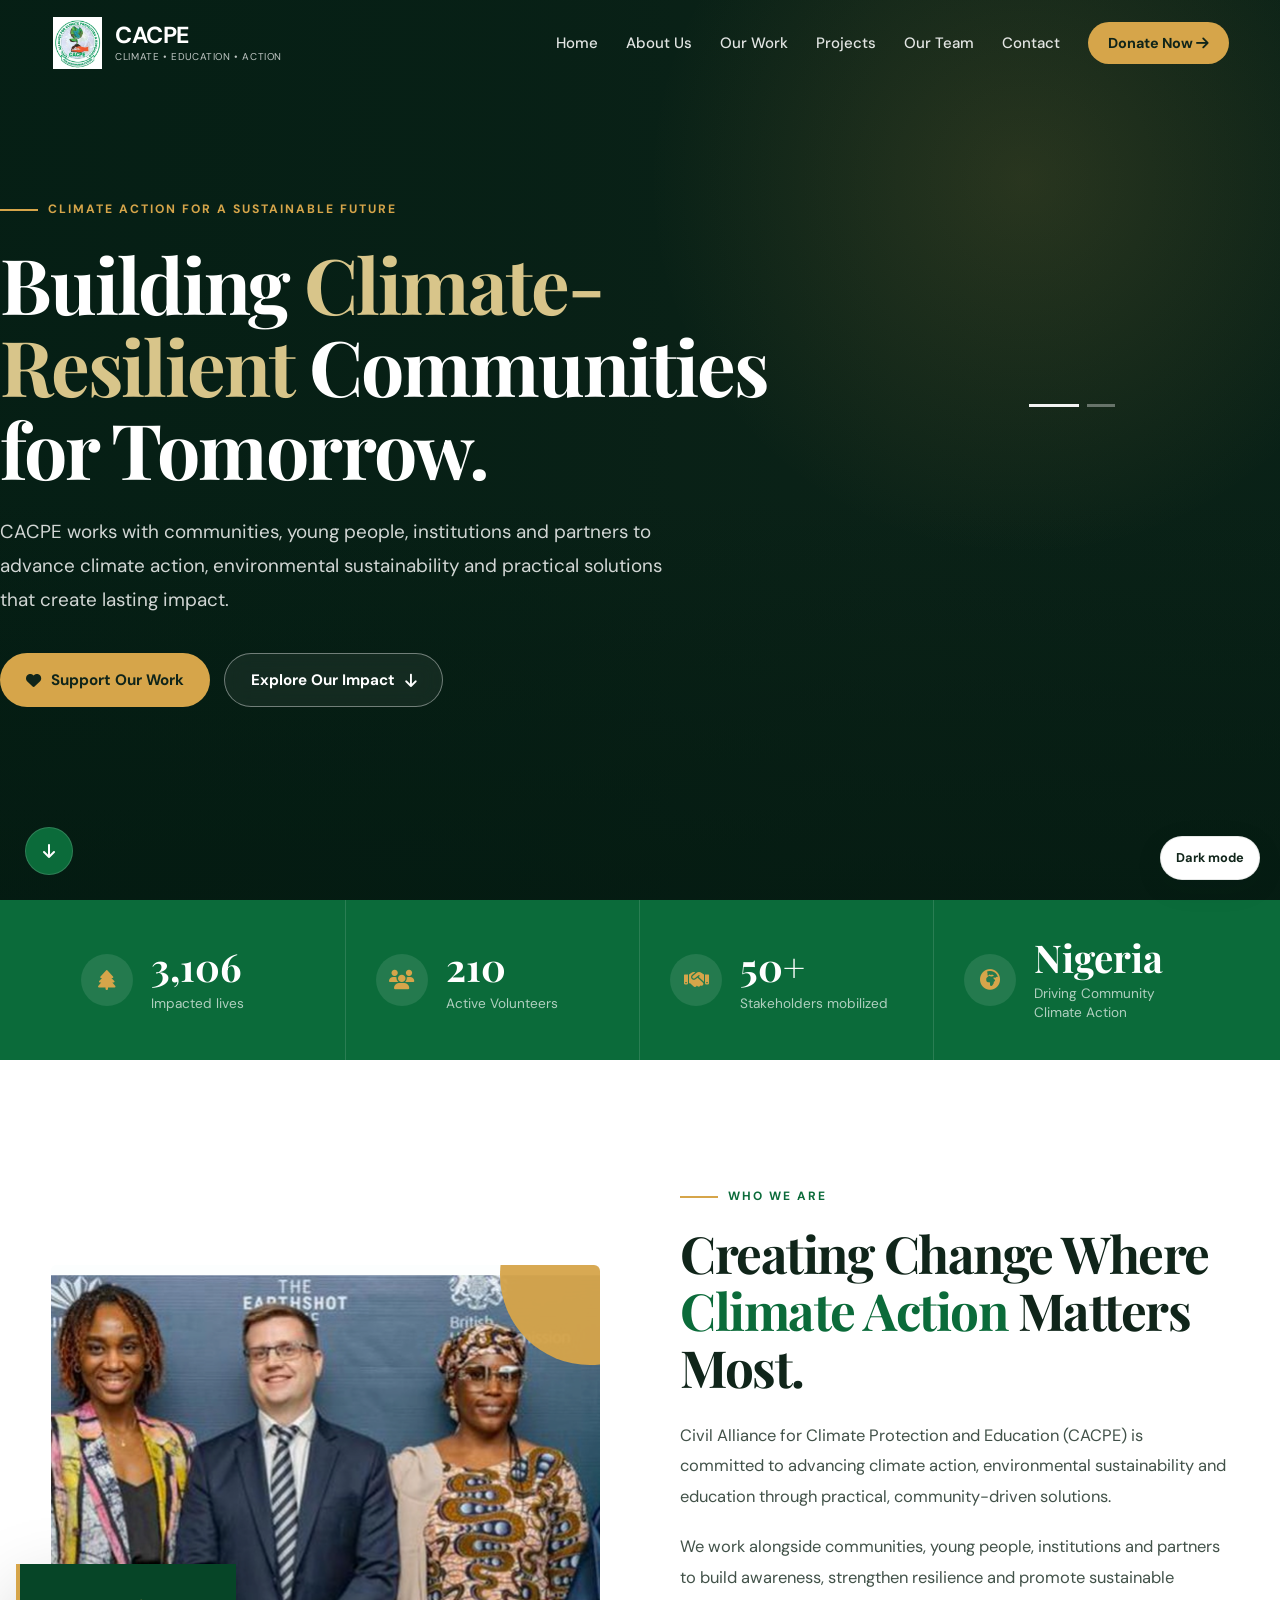
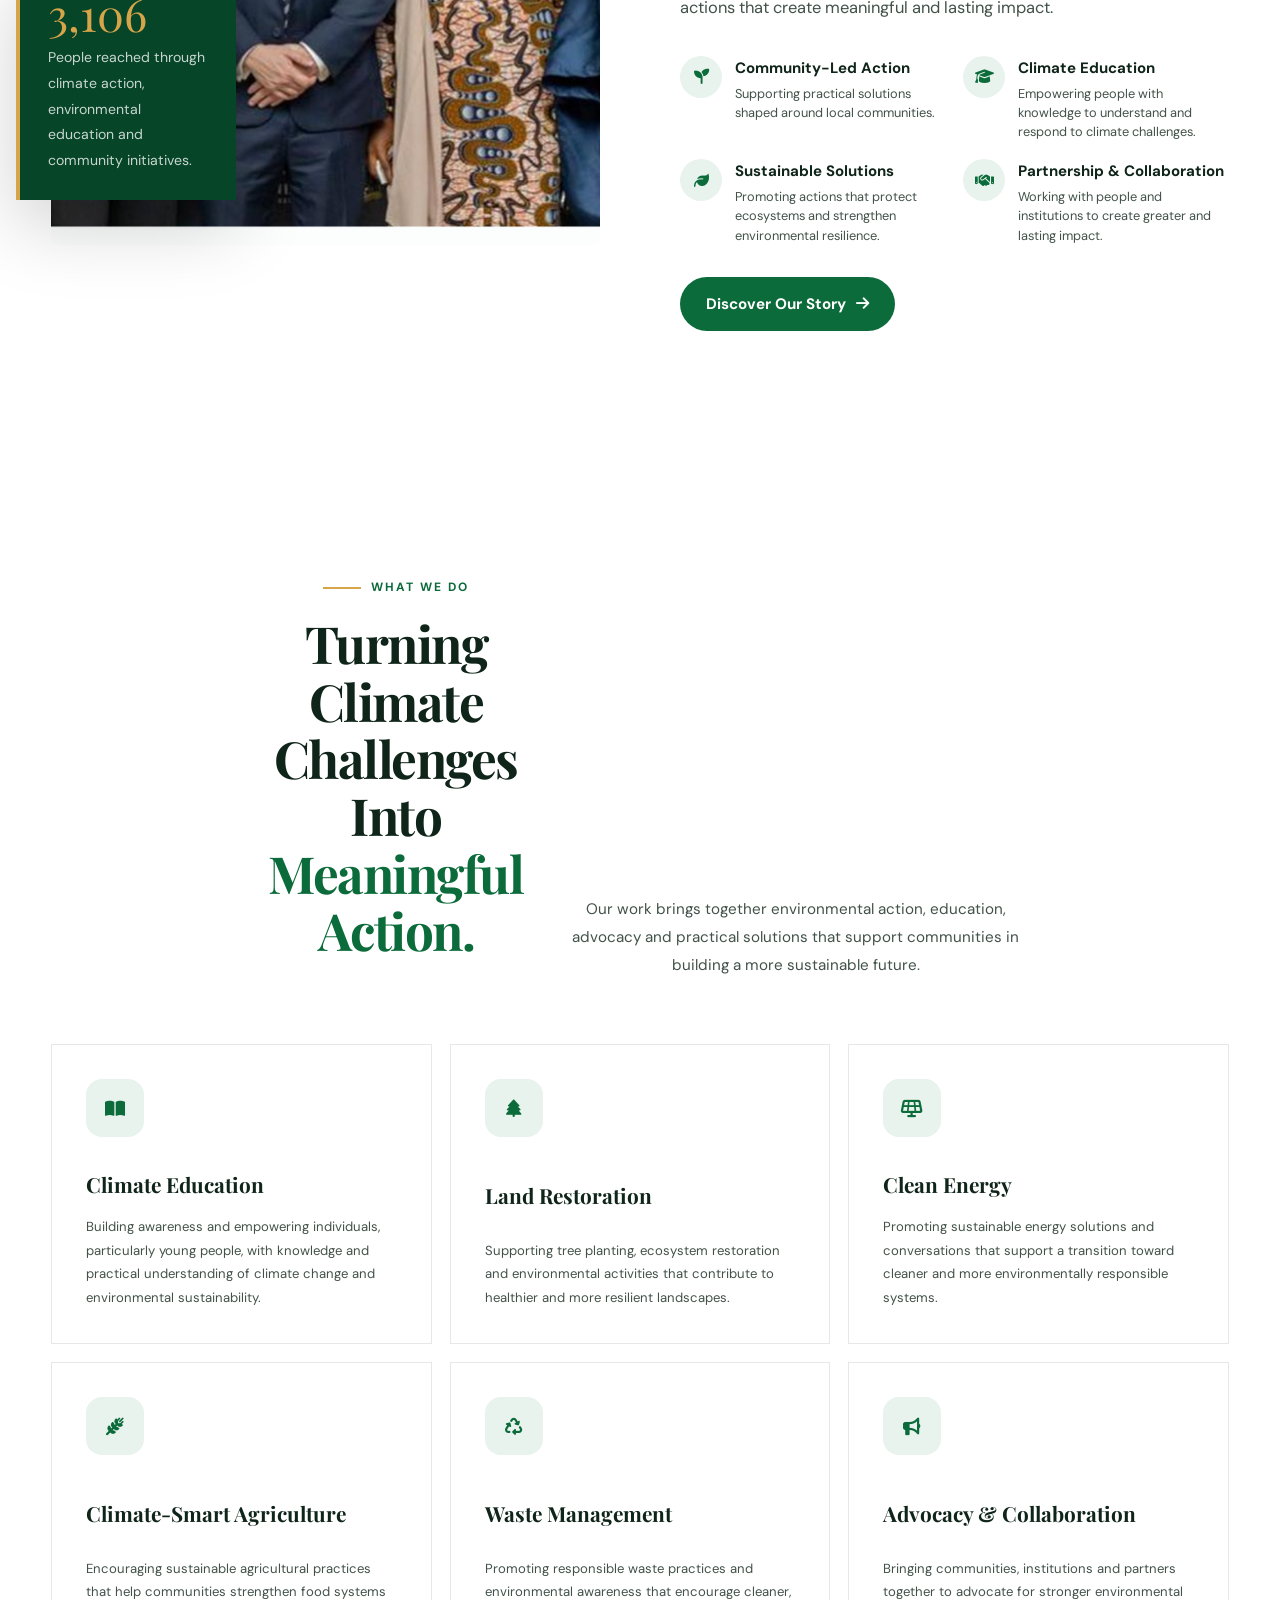
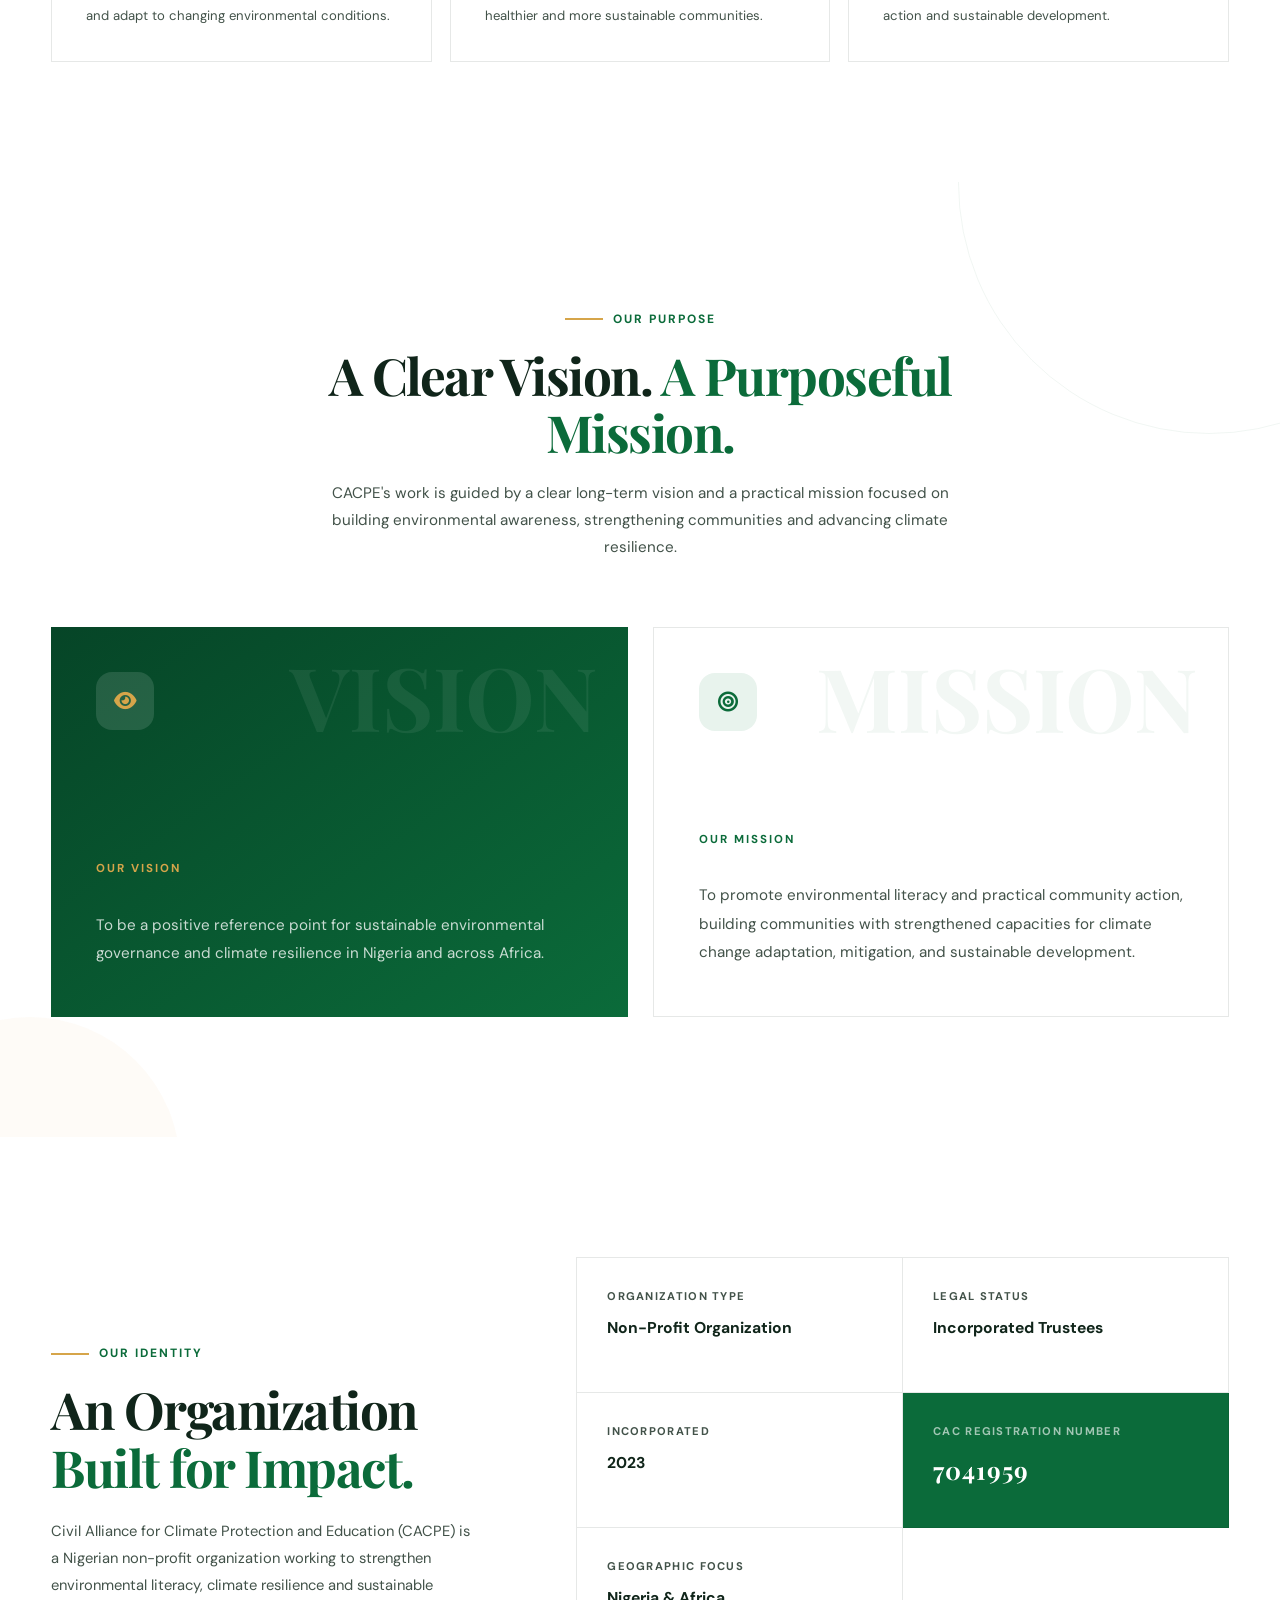
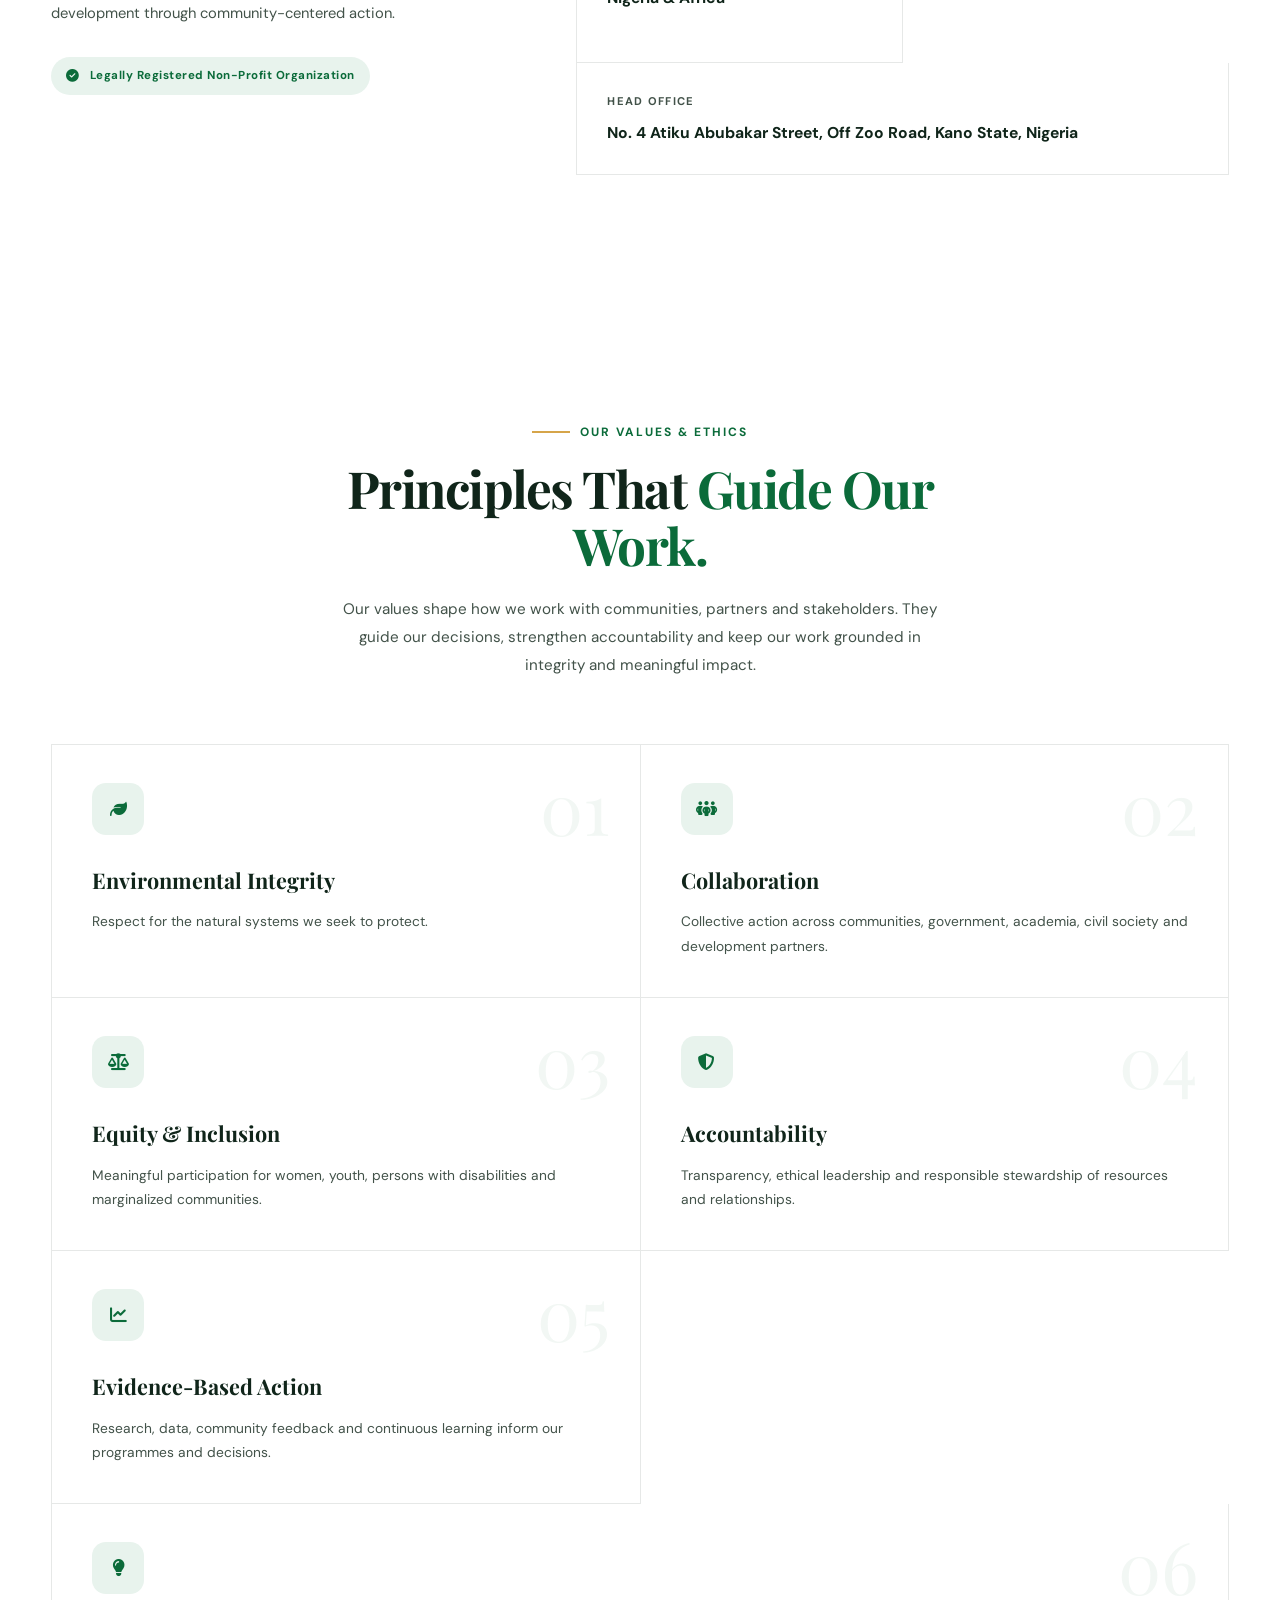
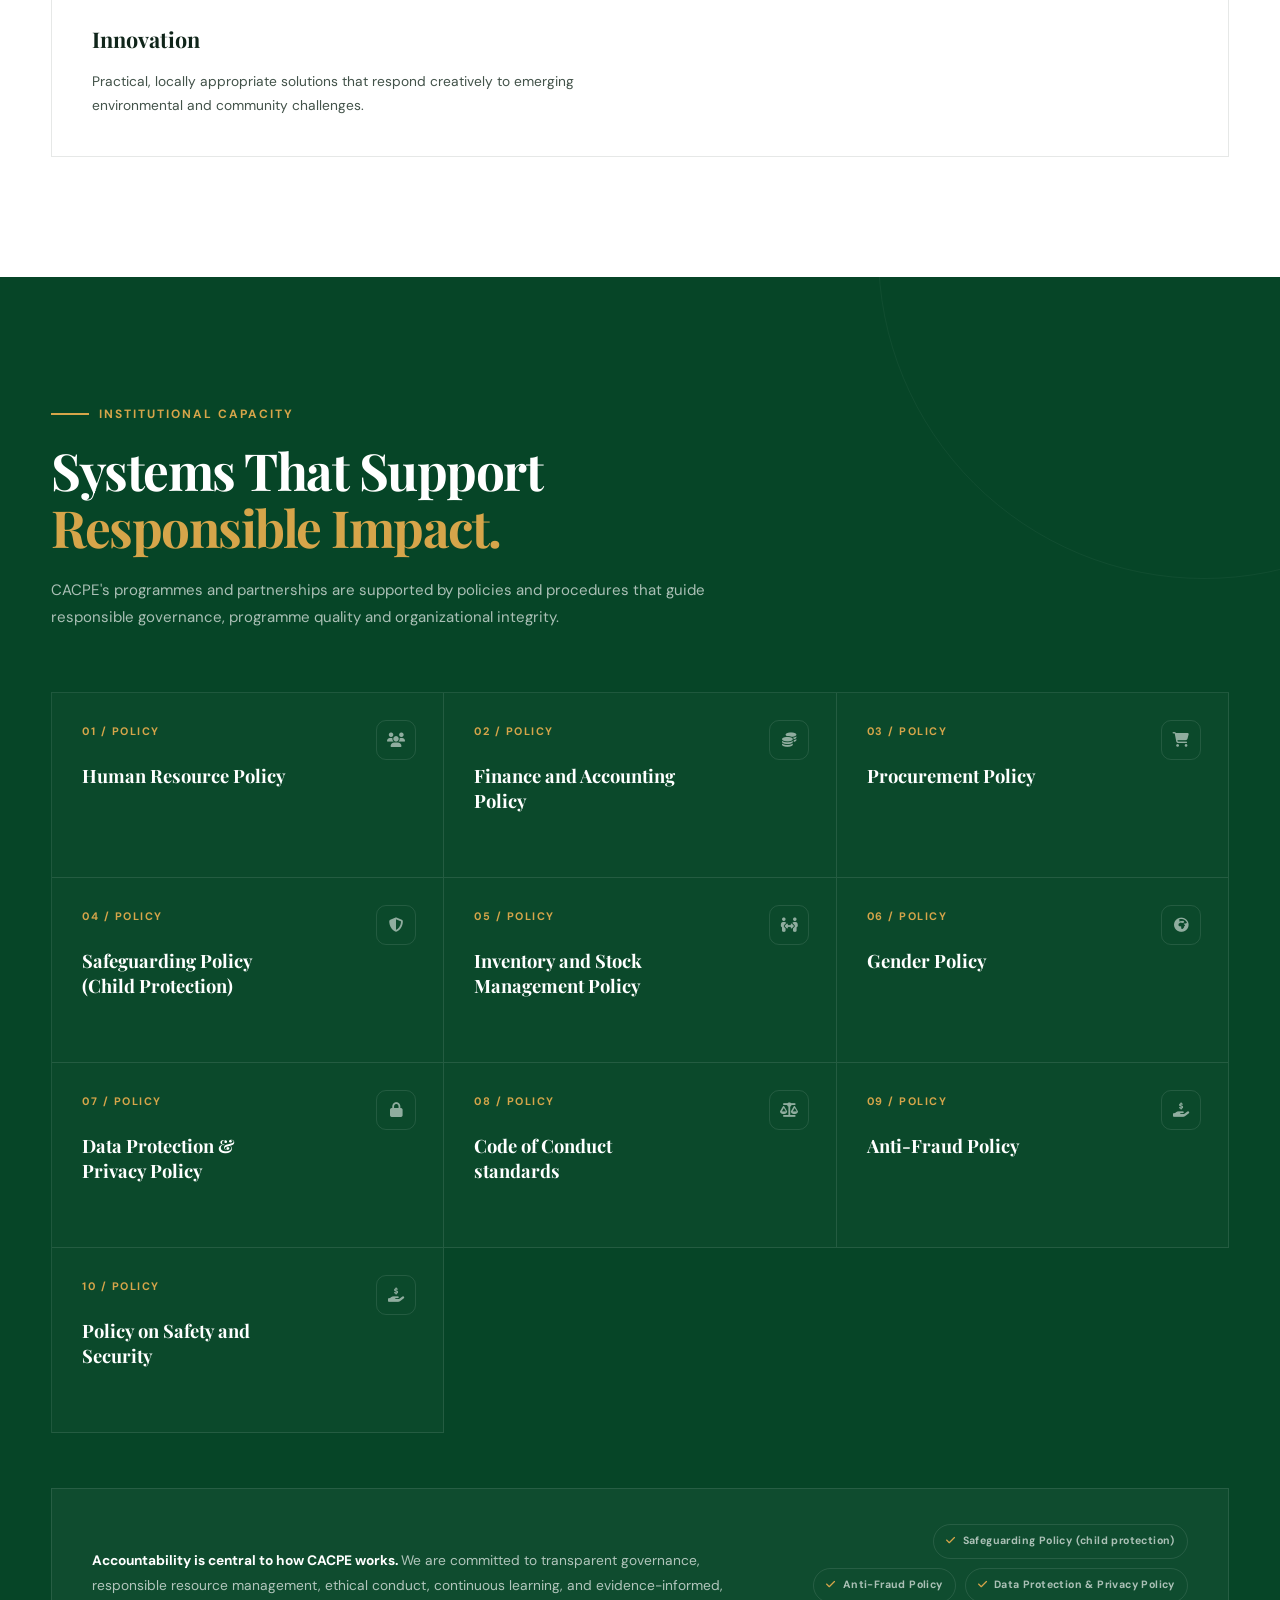
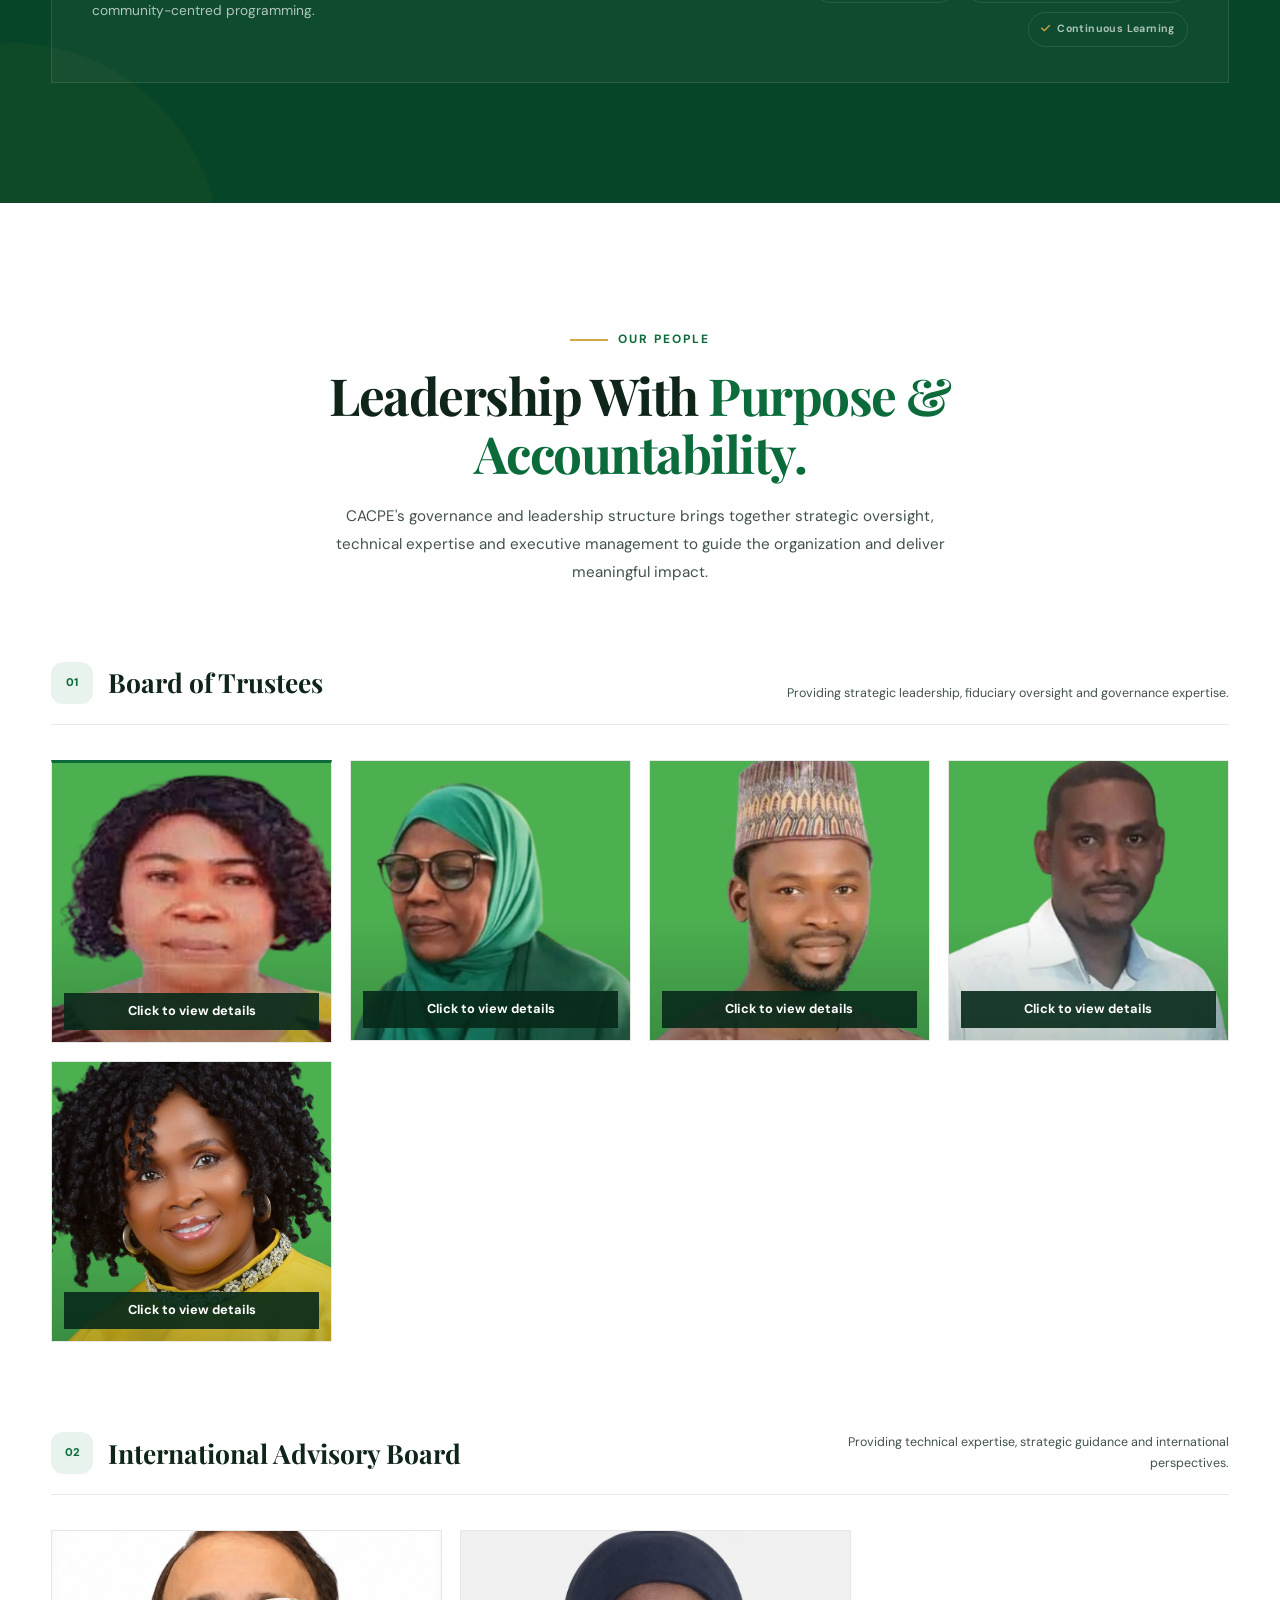
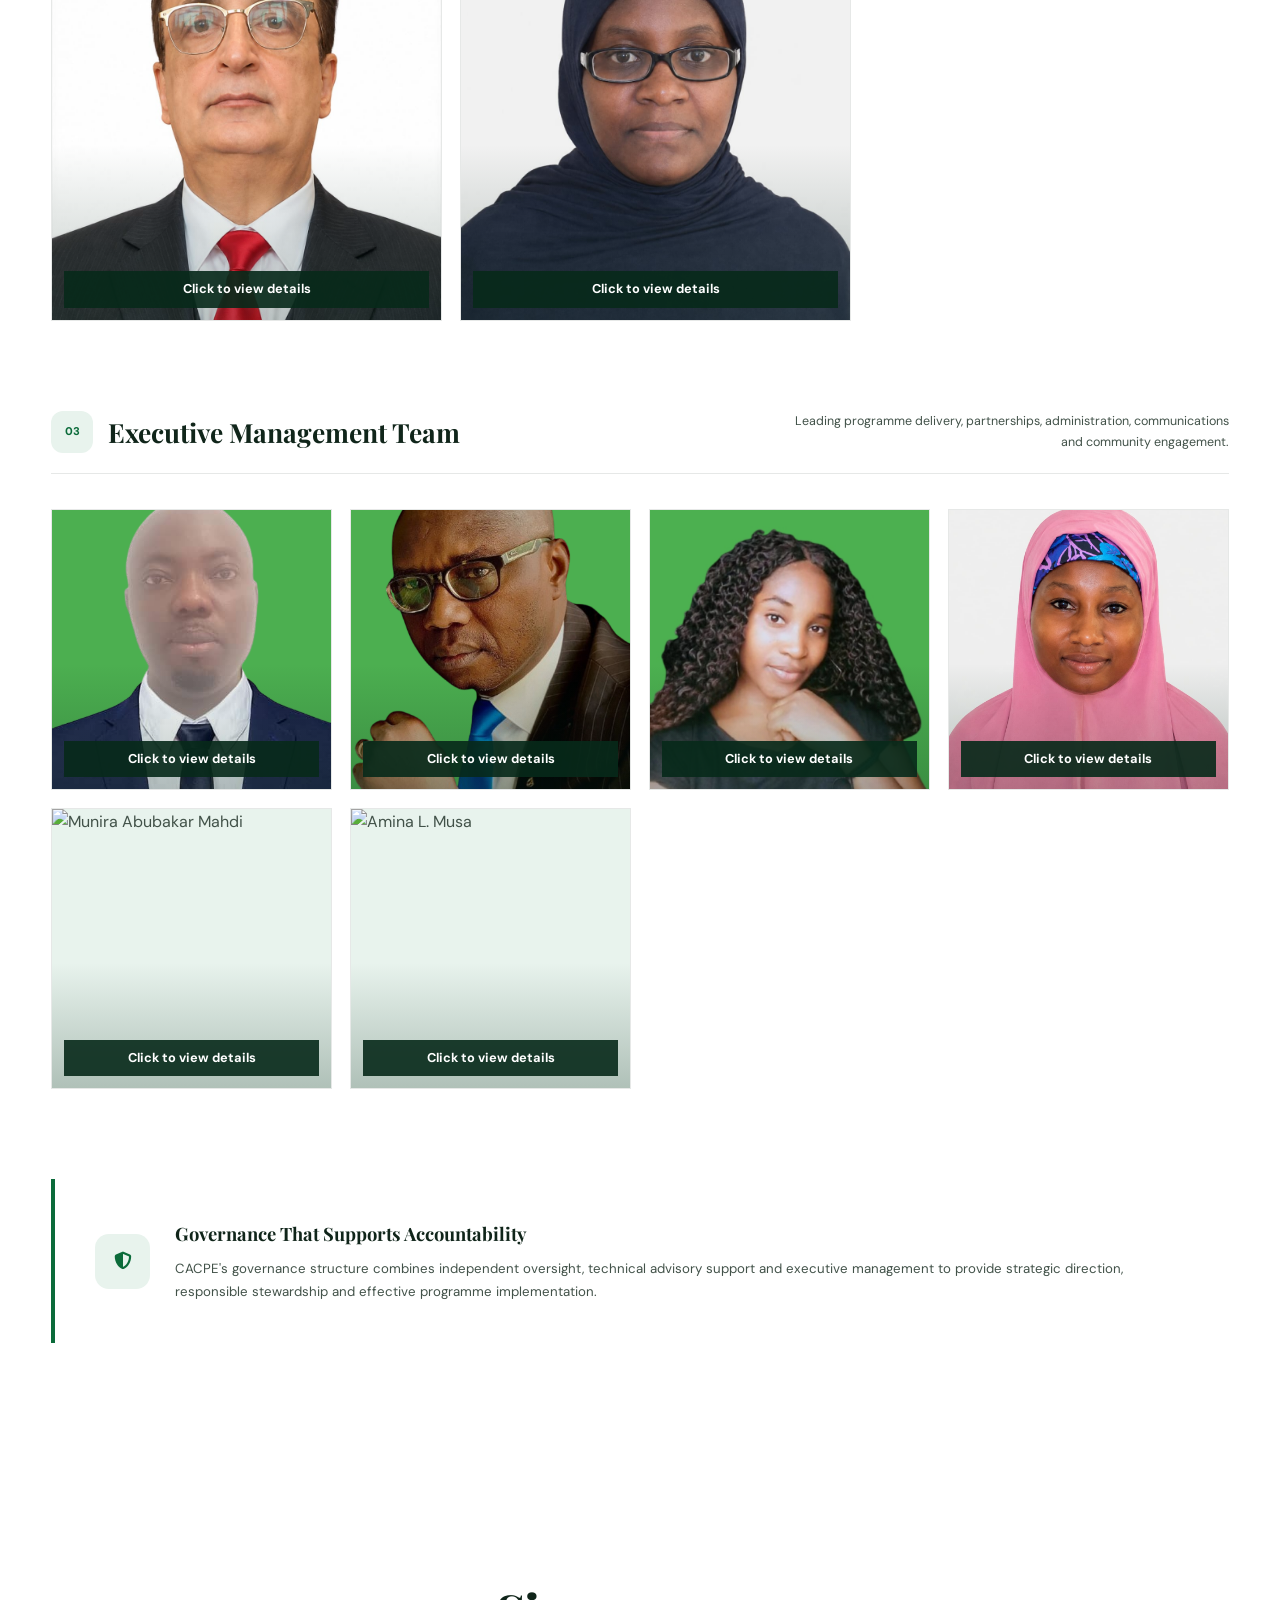
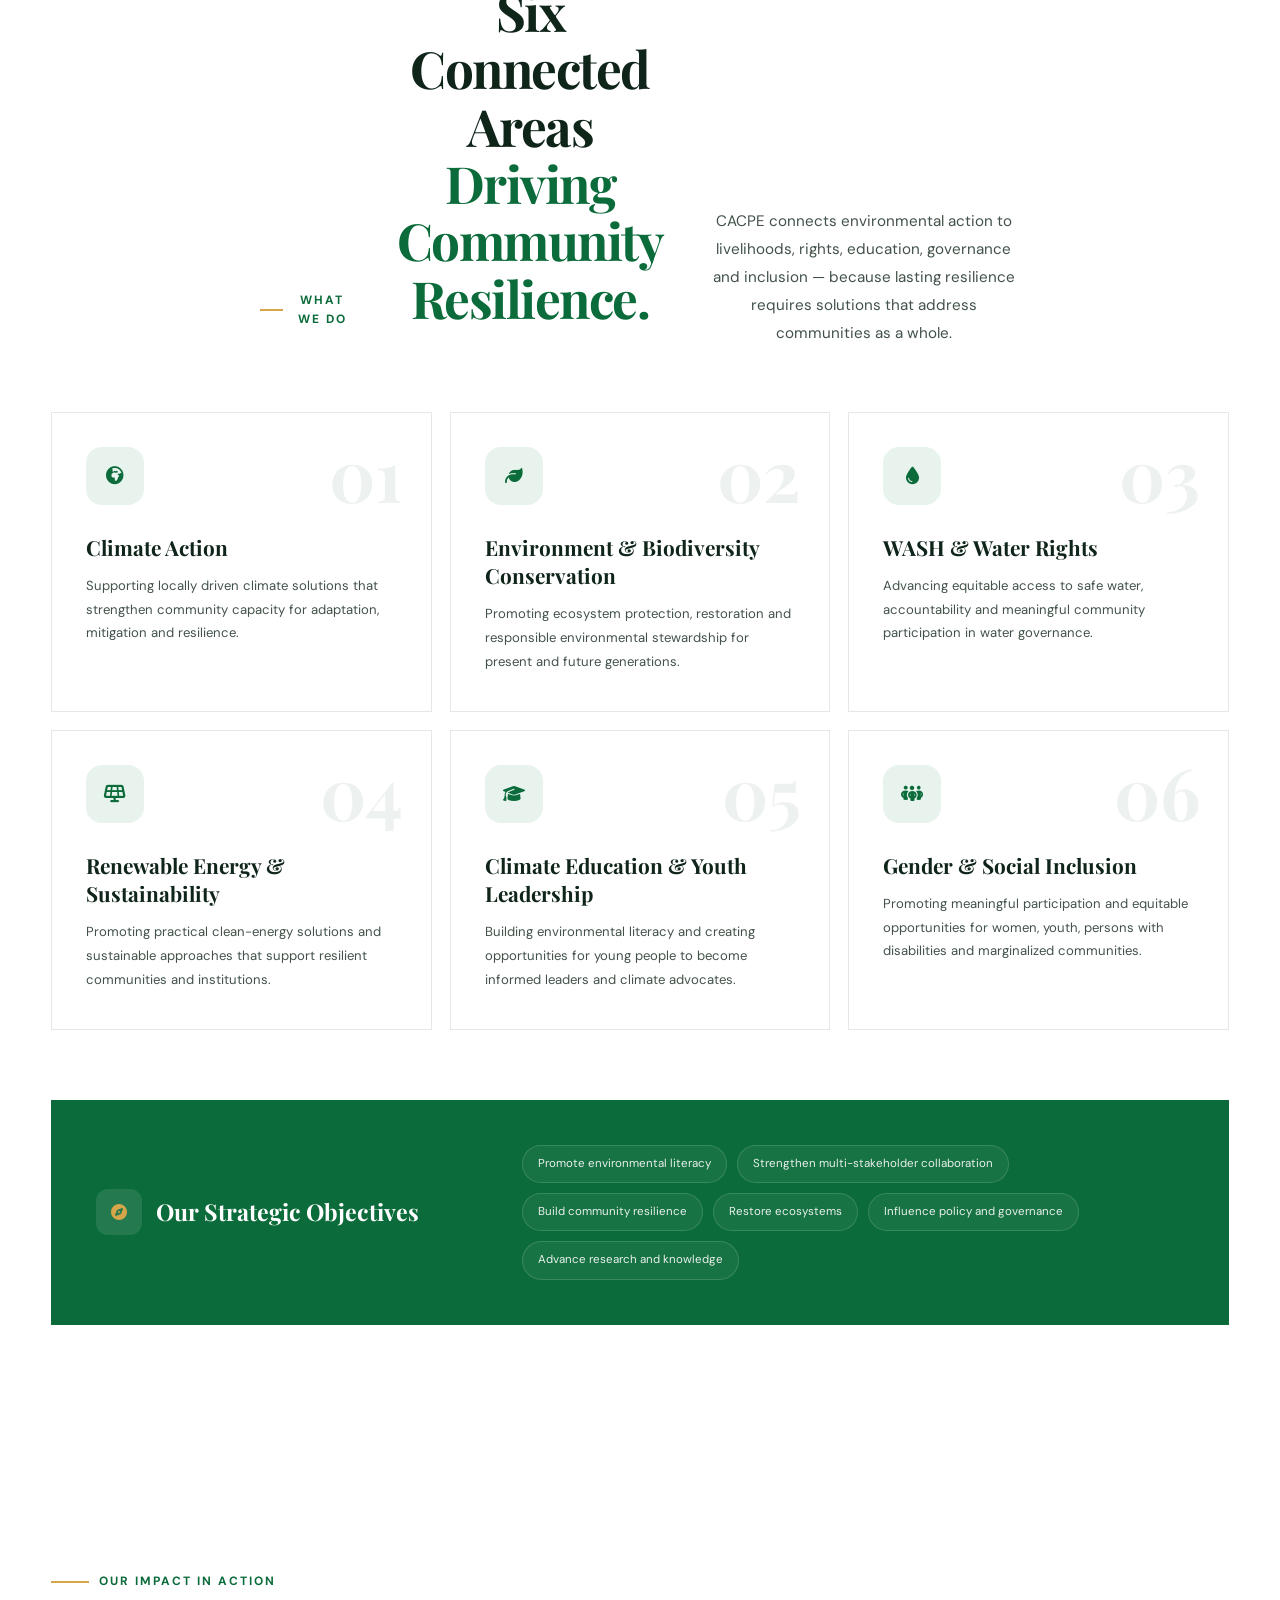
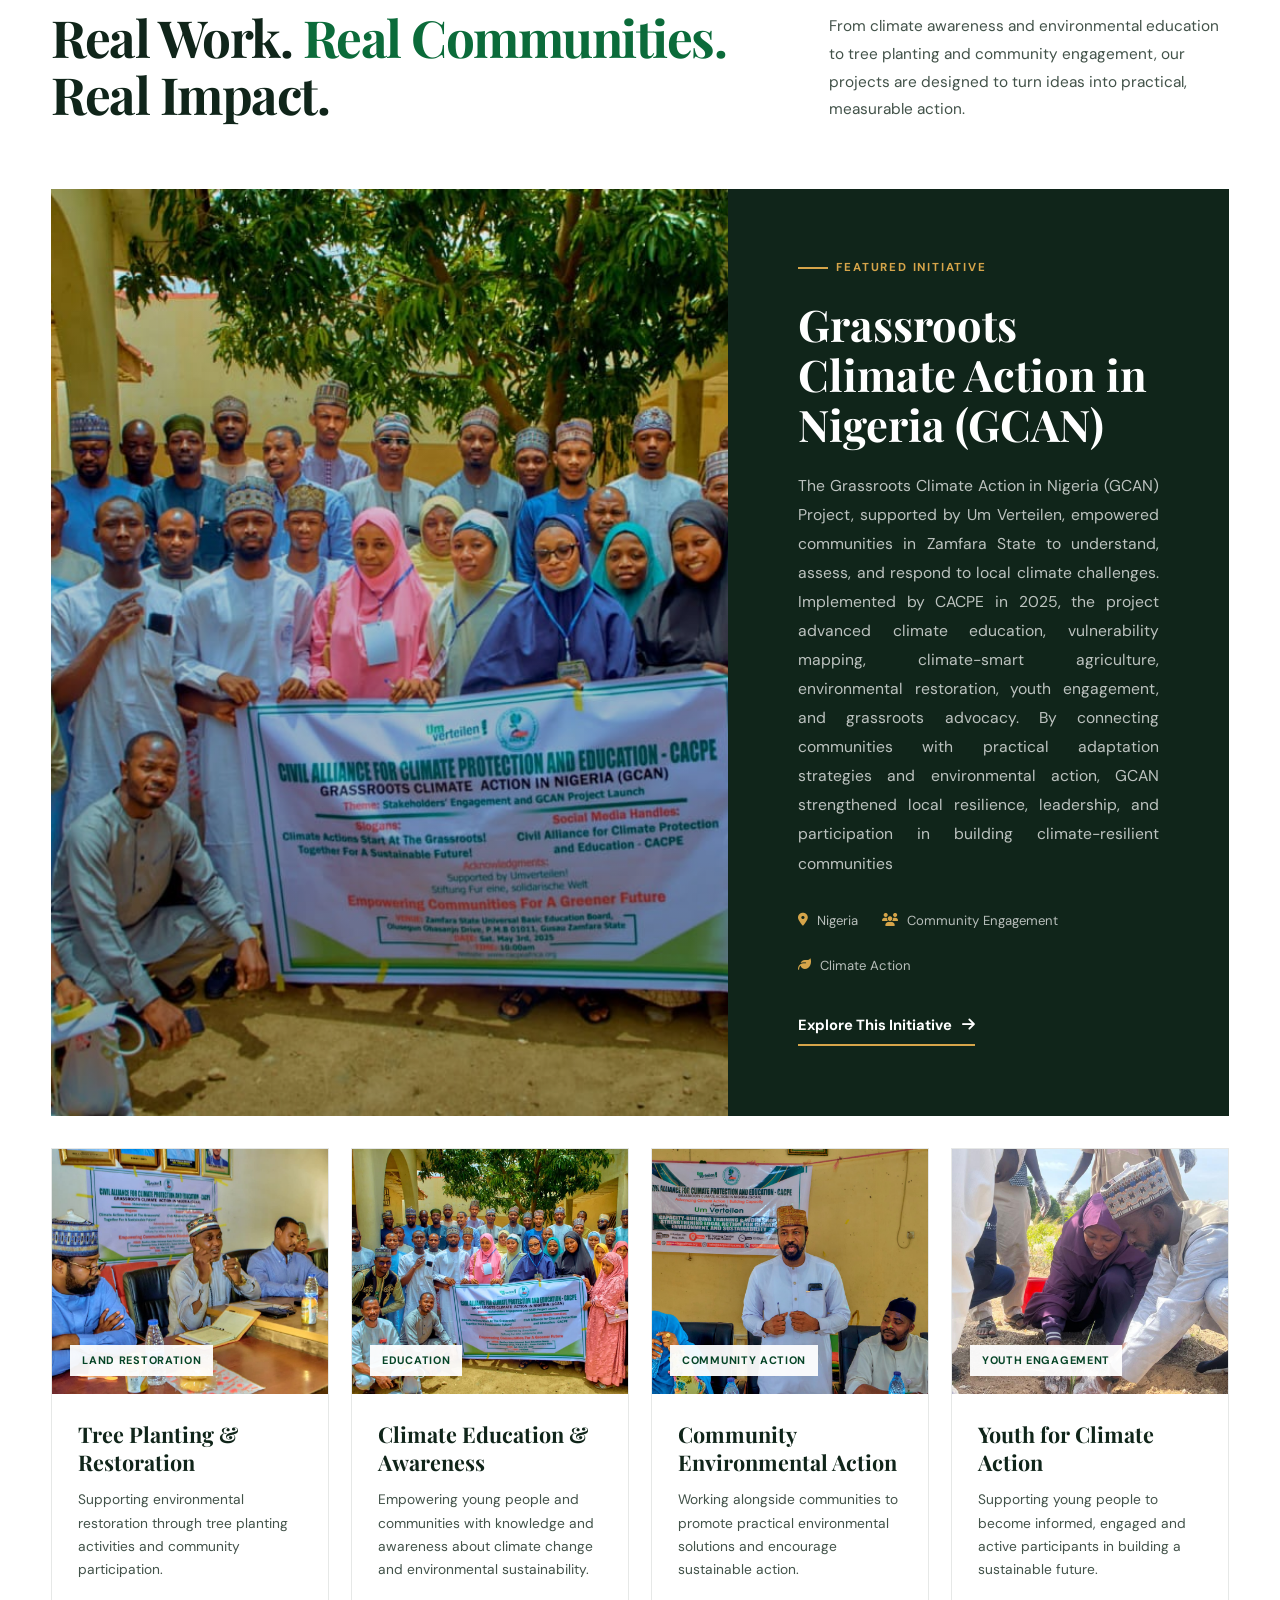
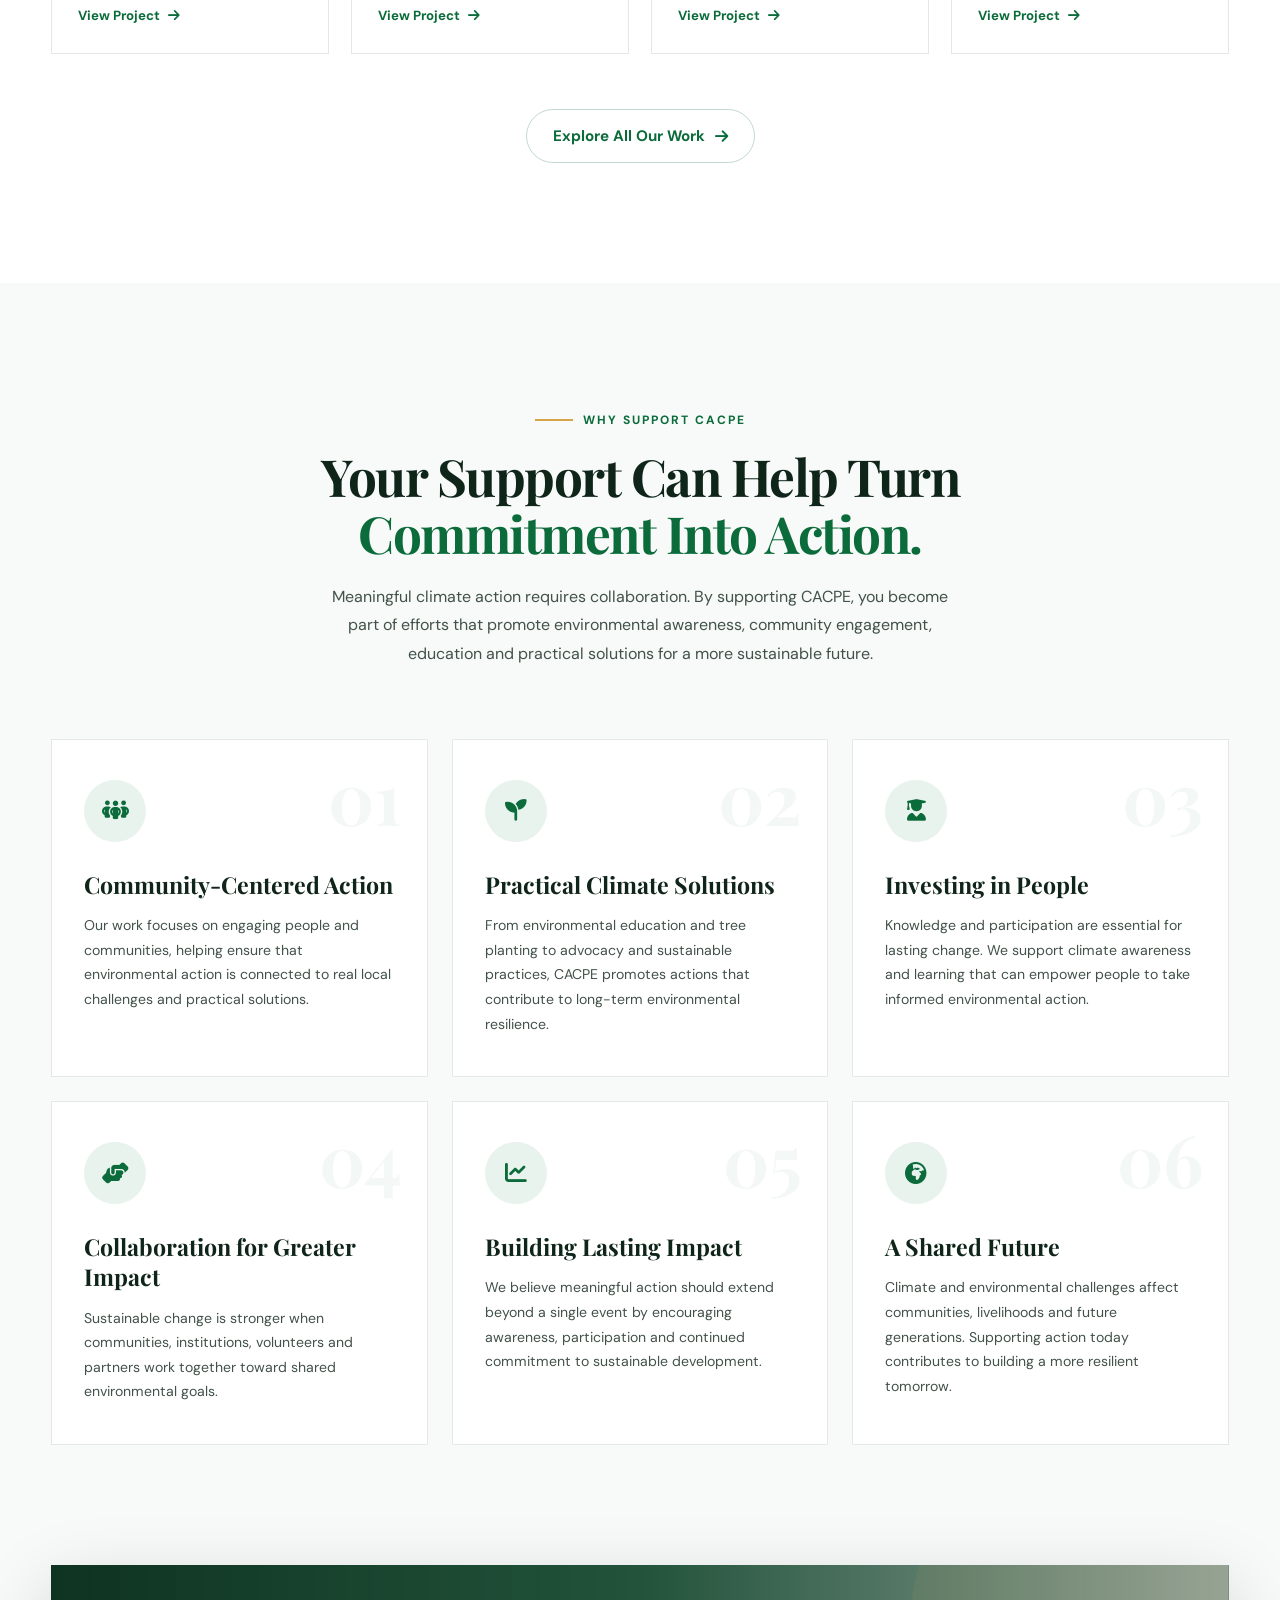
==== commit f7727757: "Update index.html" ====
--- a/index.html
+++ b/index.html
@@ -10953,6 +10953,17 @@
                 <div class="partners-grid">
 
 
+                     <!-- PARTNER 9-->
+                     <div>
+
+                        <img
+                            src="stif.png"
+                            alt="Stiftung Umverteilen"
+                            class="lightbox-image"
+                            loading="lazy"
+                        ><center>STIFTUNG UMVERTEILEN</center>
+
+                    </div>
                     <!-- PARTNER 1 -->
 
                     <div>
